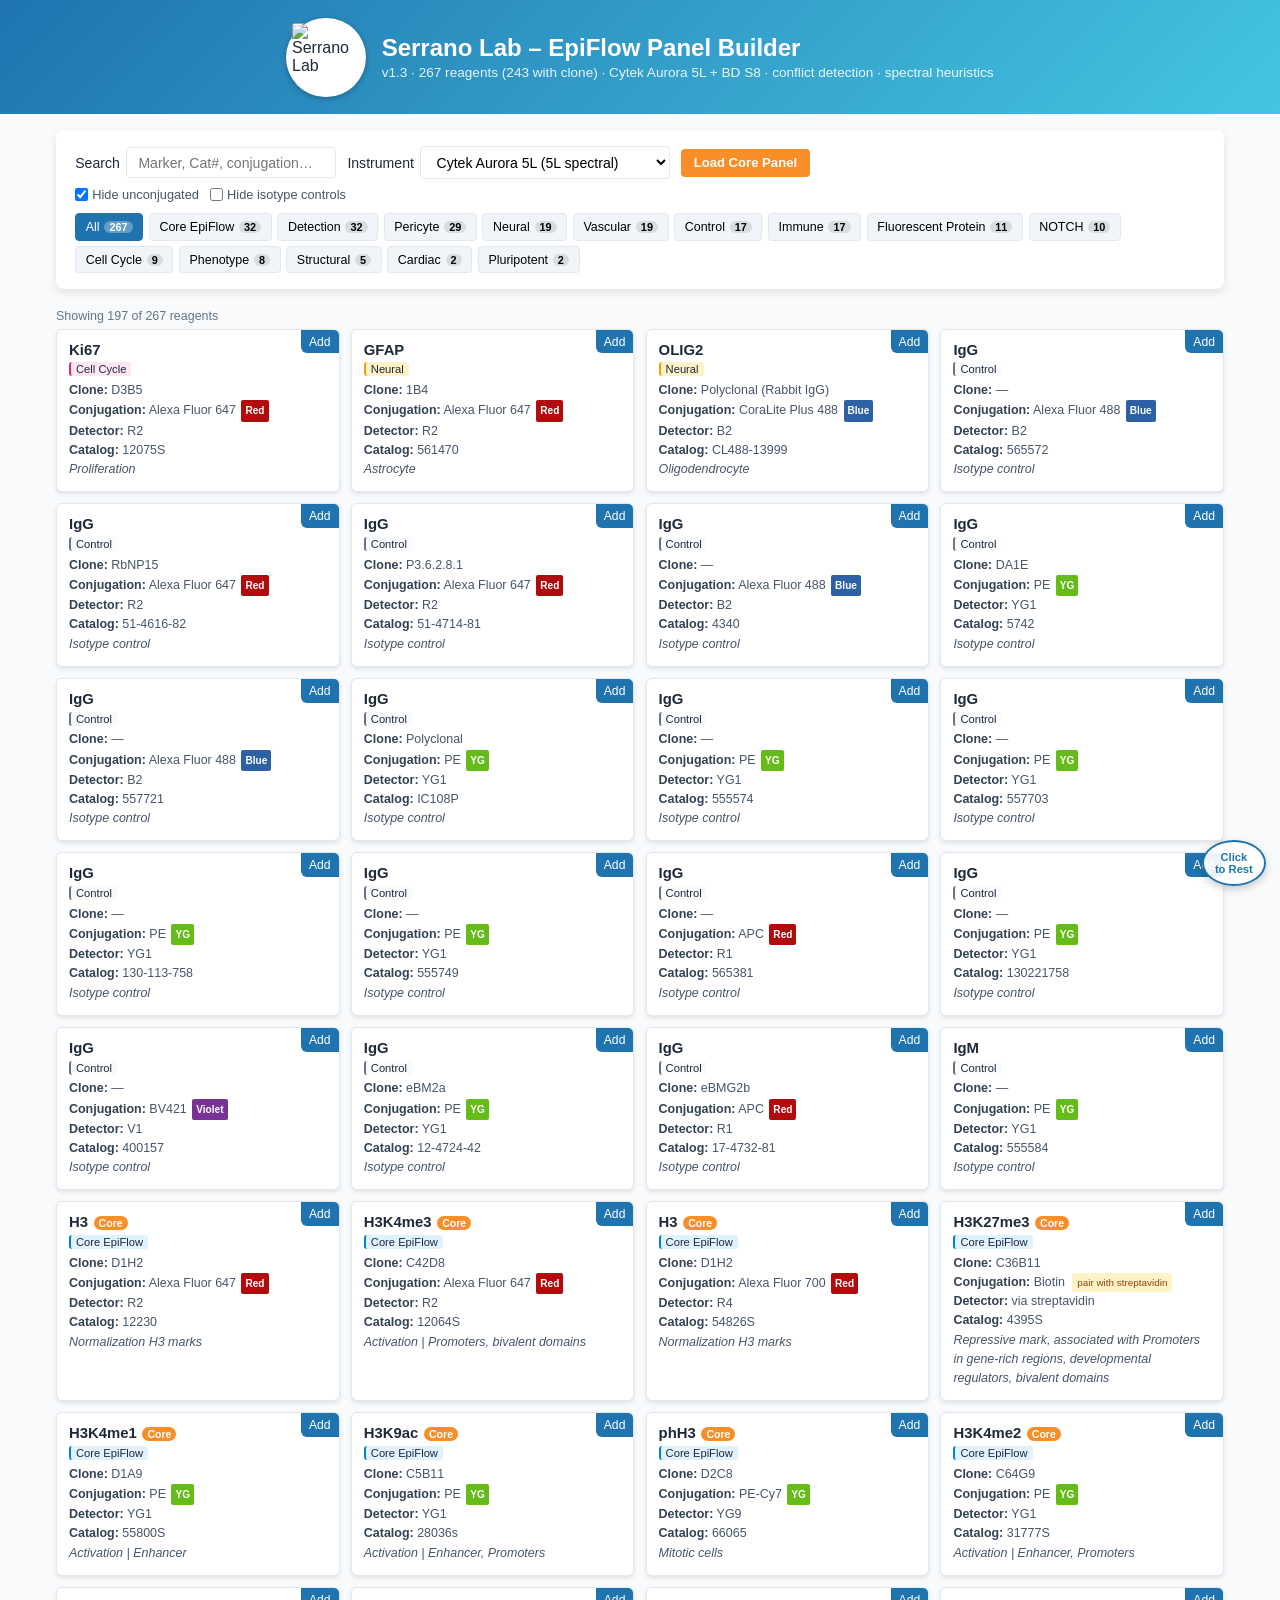
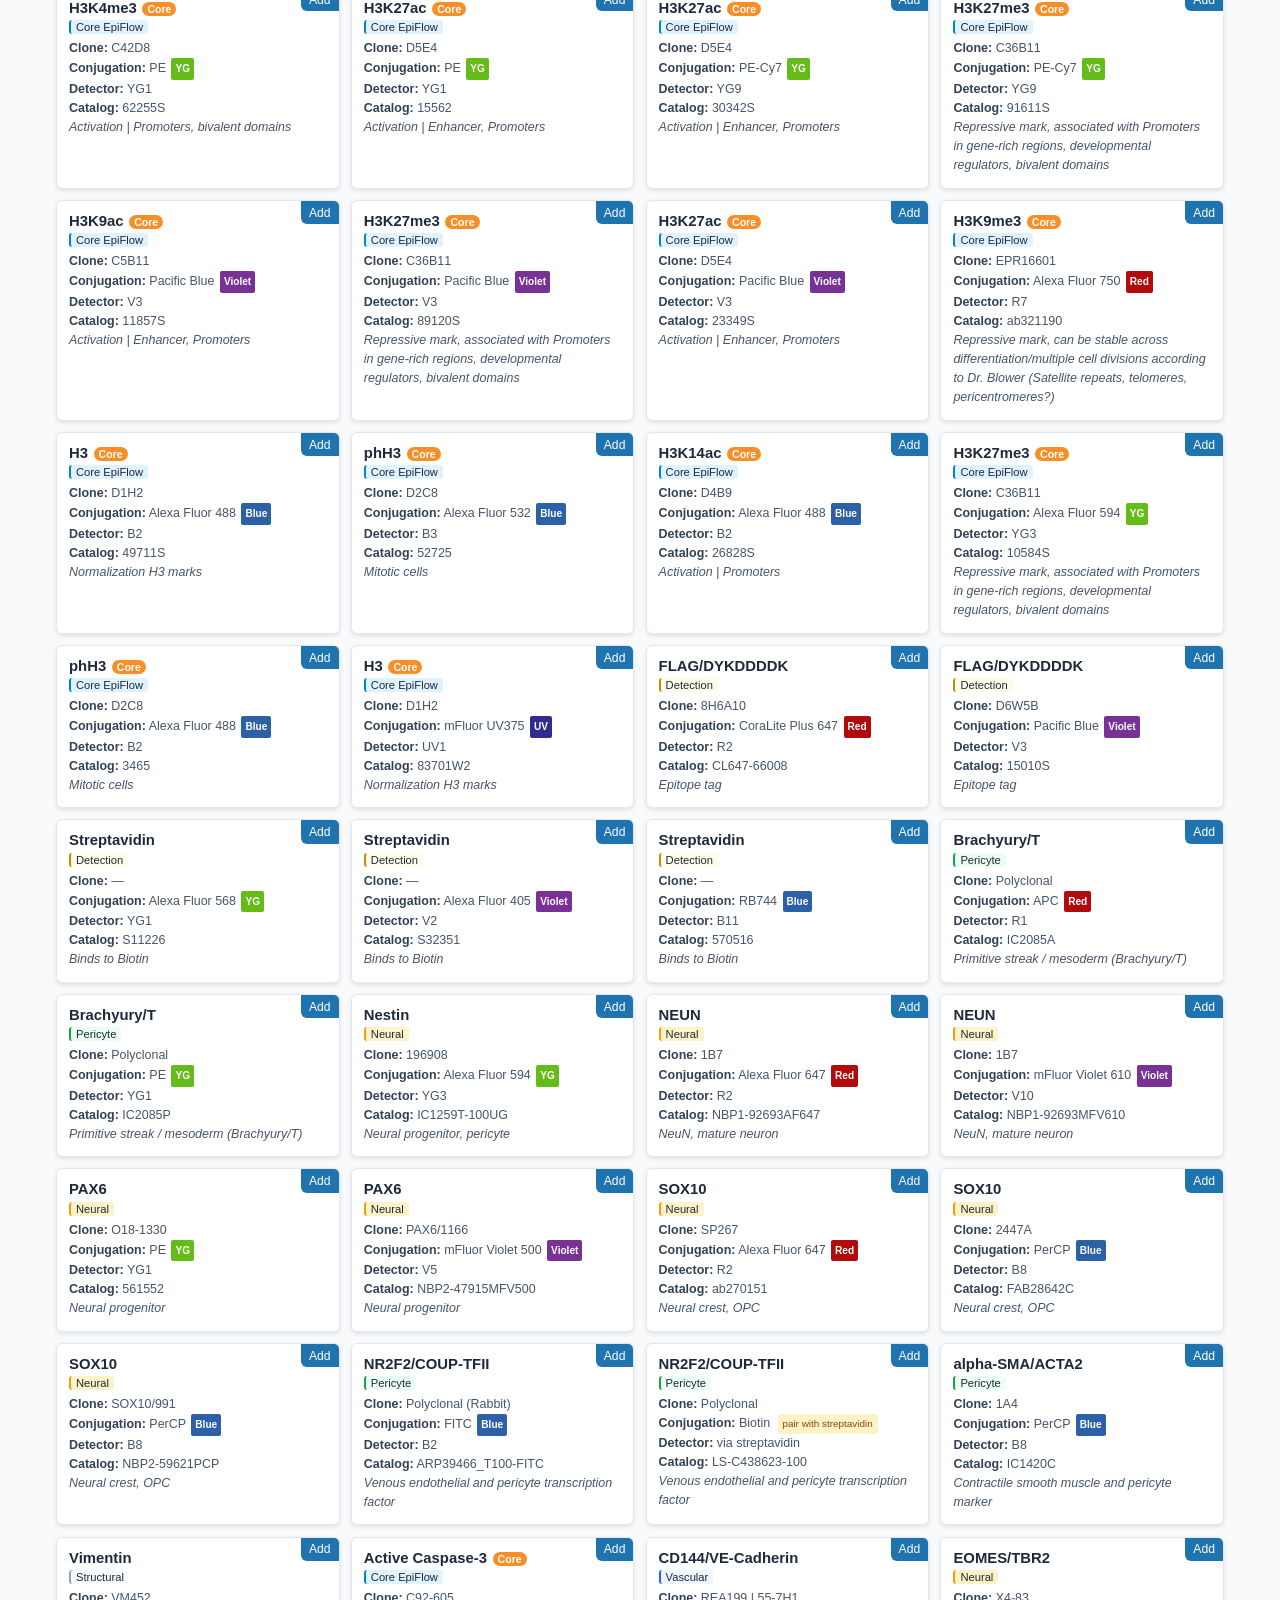
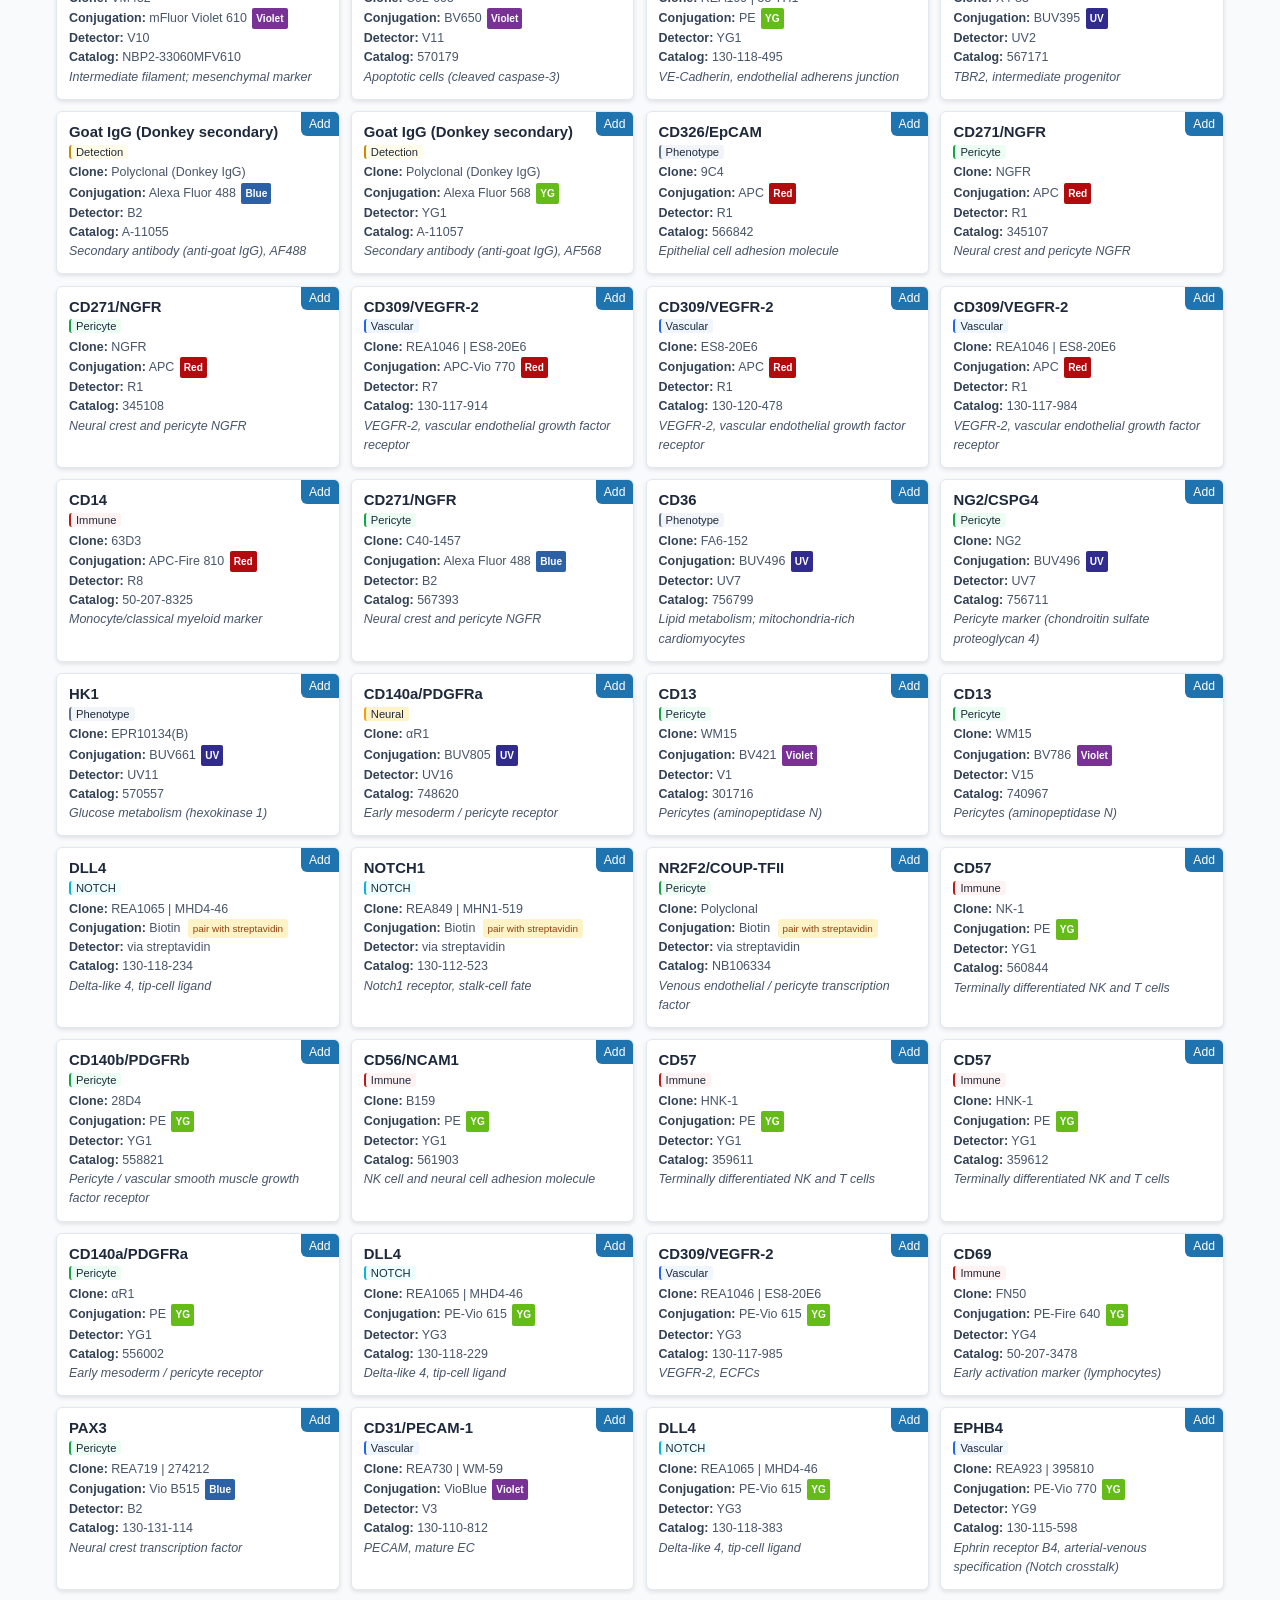
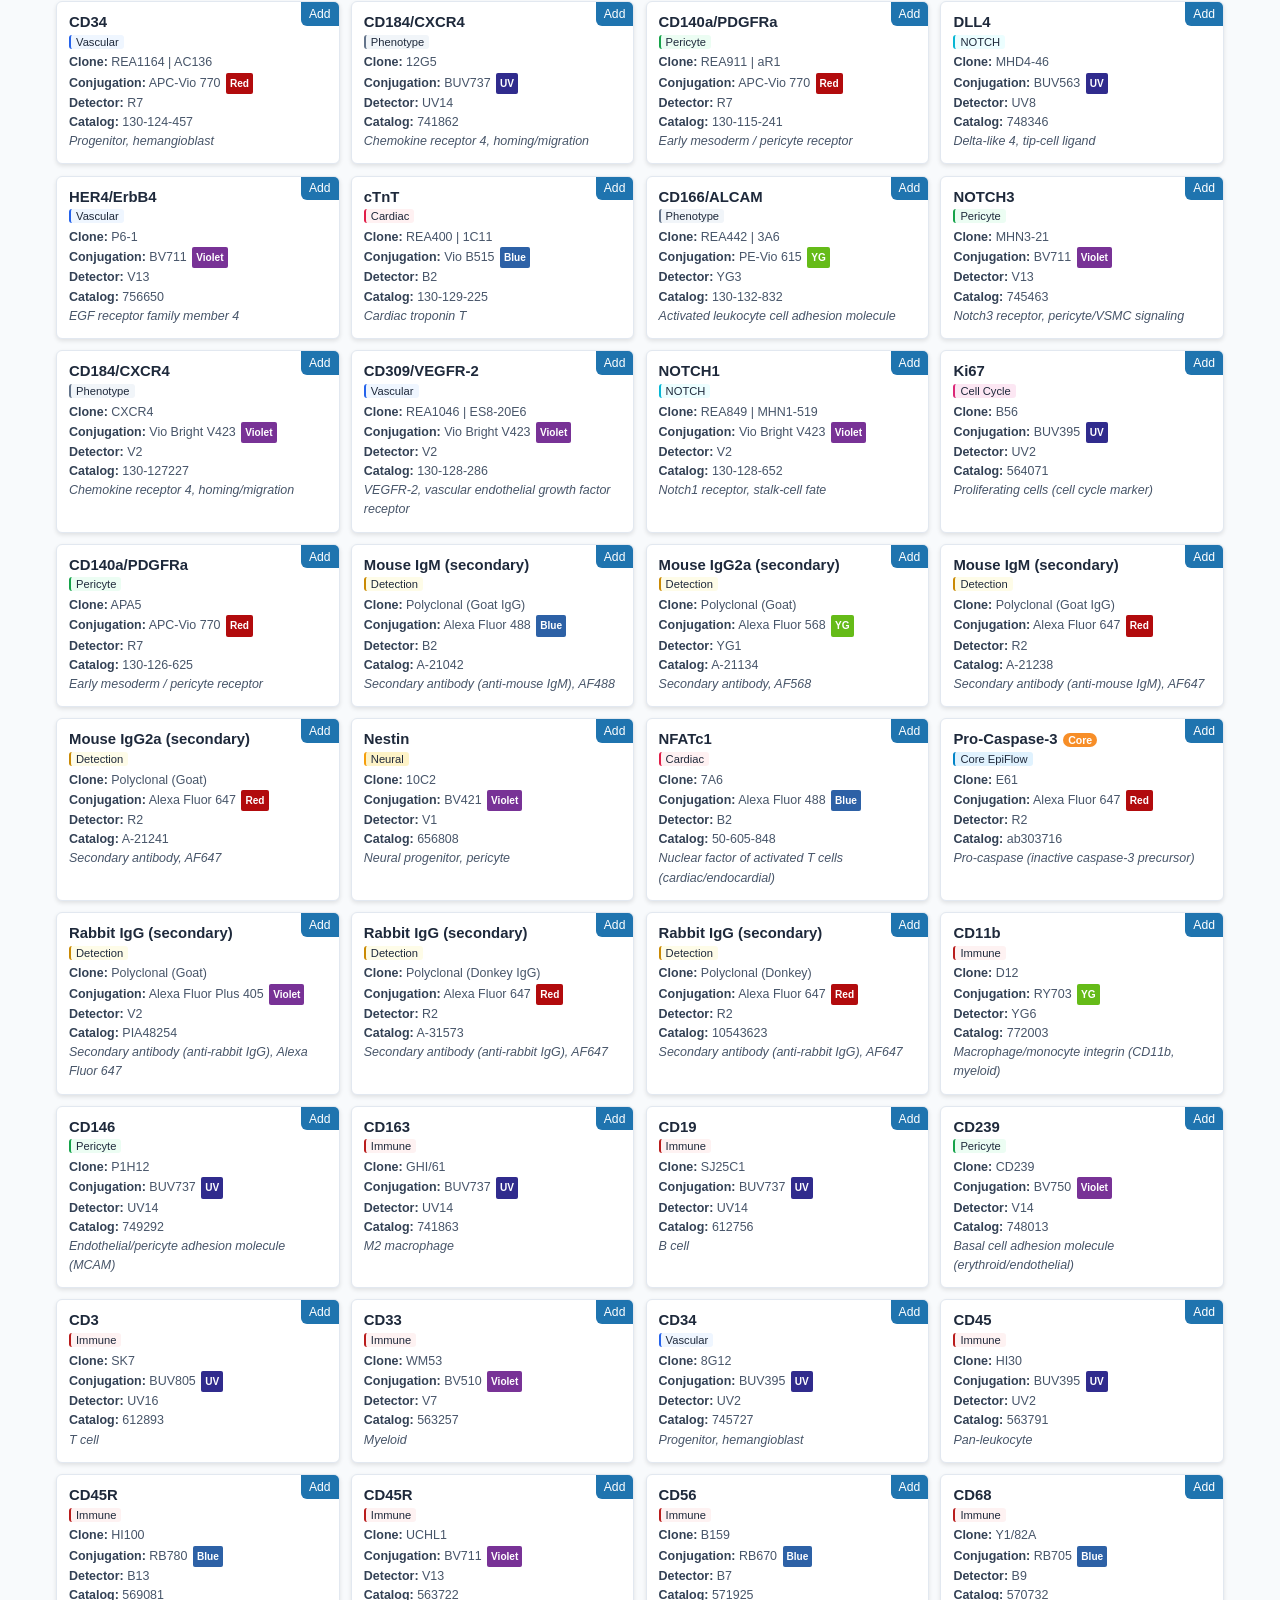
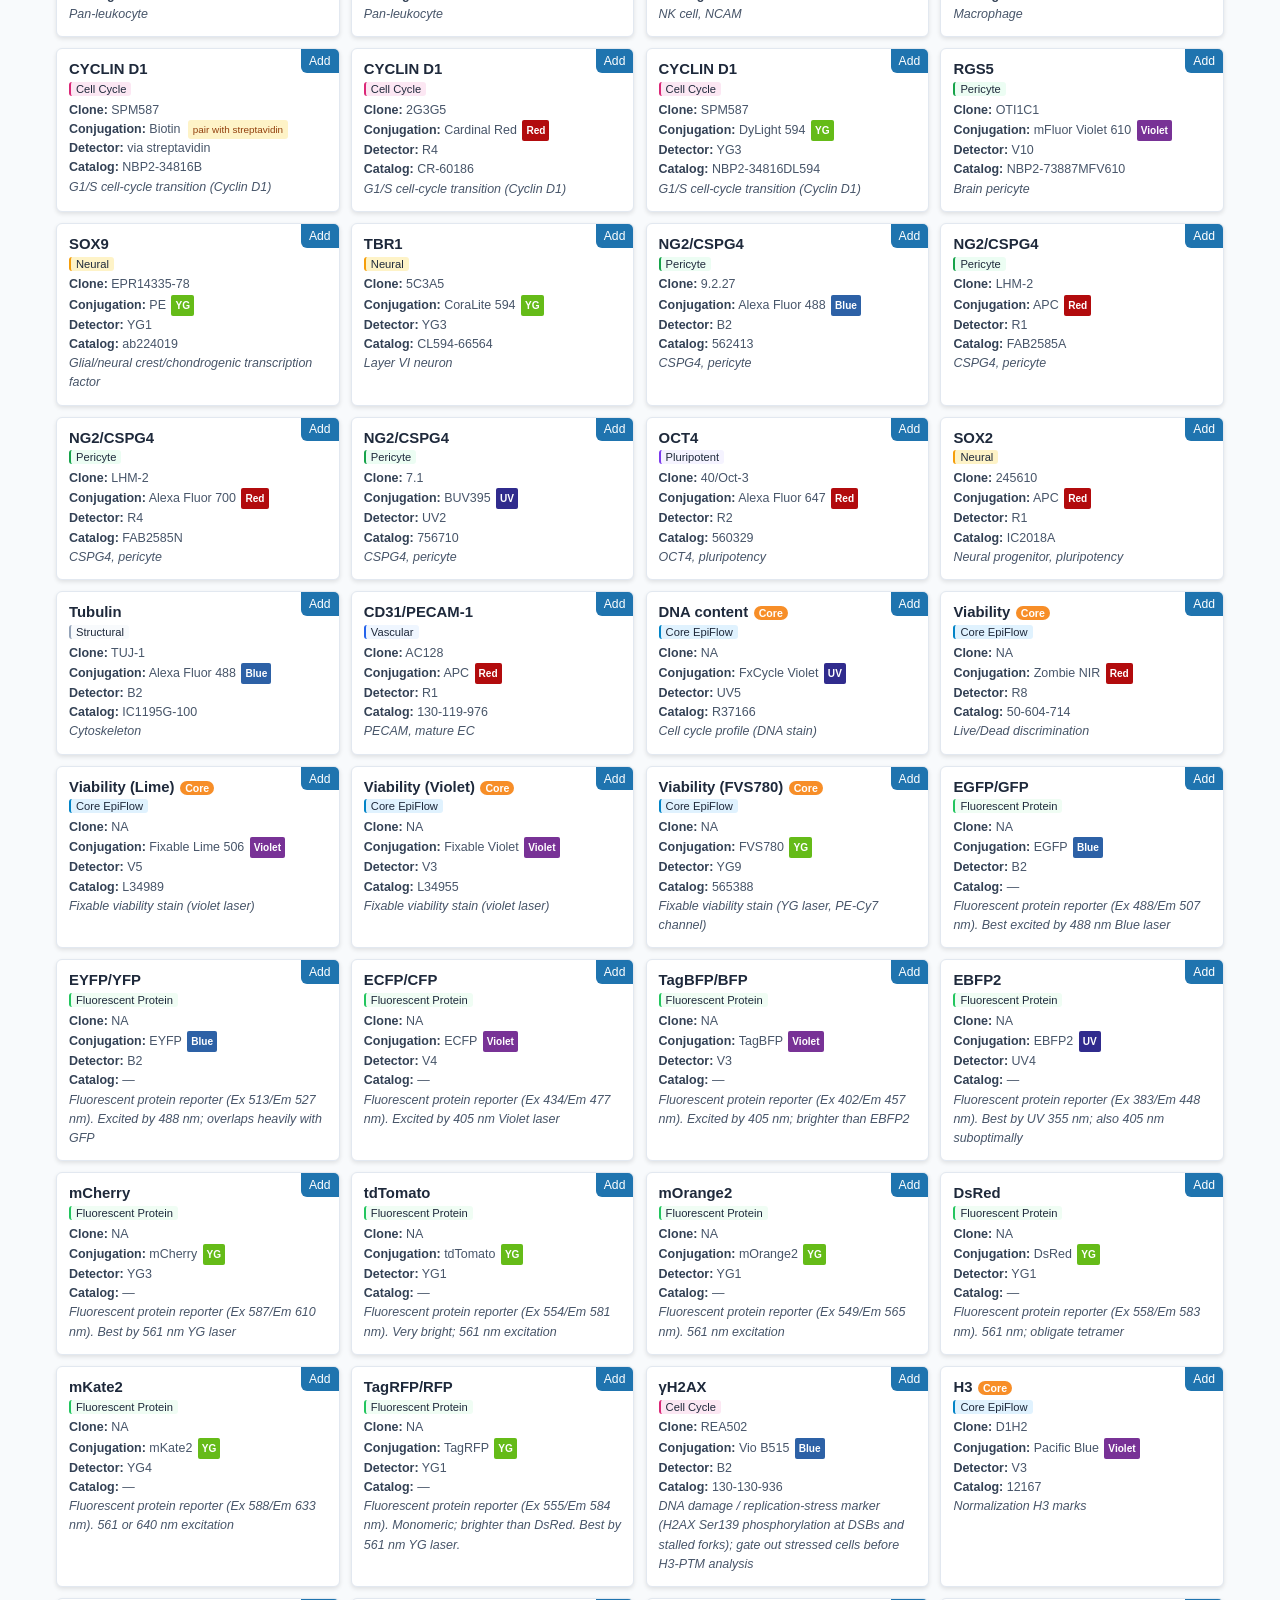
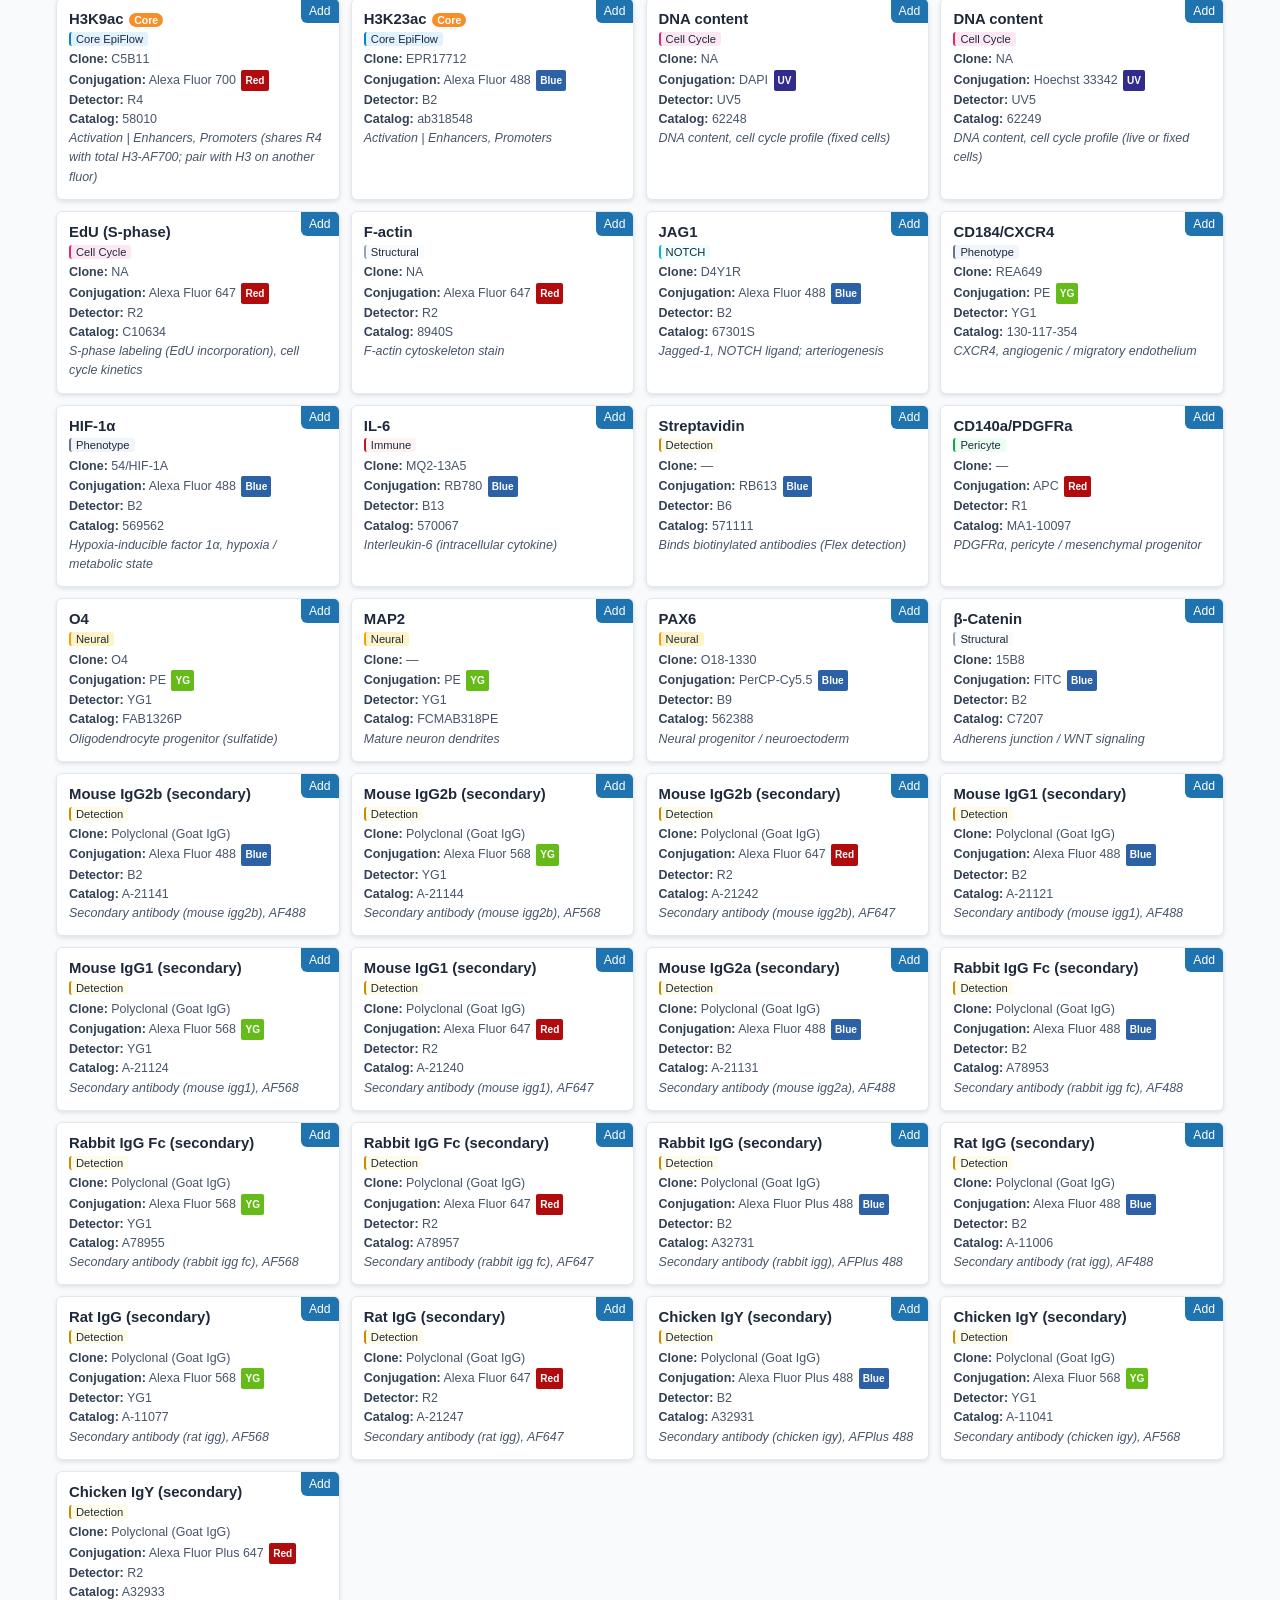
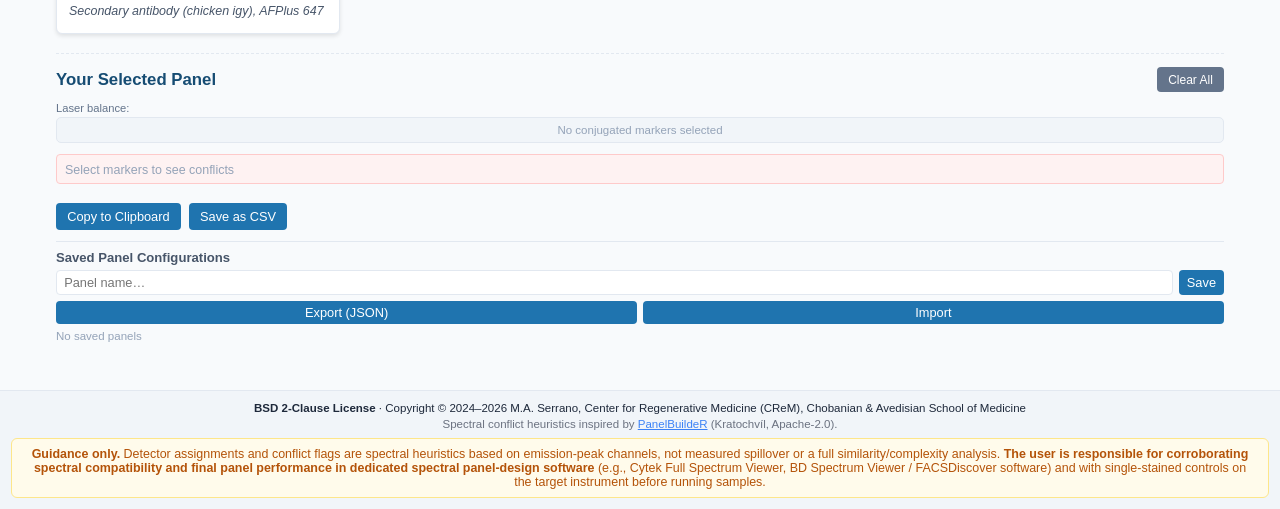
==== index.html @ f64977e7 "Biotin + streptavidin pairing in the panel builder Biotinylated reagents are now first-class: visibl" ====
<!DOCTYPE html>
<html lang="en">
<head>
<meta charset="UTF-8"/>
<meta name="viewport" content="width=device-width, initial-scale=1.0"/>
<title>Serrano Lab – EpiFlow Panel Builder</title>
<style>
:root {
  --blue-dark:#1F74AF;--blue-light:#45C5E2;--orange-dark:#E05928;--orange-light:#F78E28;
  --primary:var(--blue-dark);--primary-dark:#164C73;--accent:var(--orange-light);
  --card-bg:#ffffff;--body-bg:#f8fafc;--text:#1e293b;--shadow:rgba(0,0,0,.1);
  --danger:#ef4444;--success:#16a34a;--gray-light:#e2e8f0;--gray-lighter:#f1f5f9;
}
*{box-sizing:border-box;margin:0;padding:0;font-family:-apple-system,BlinkMacSystemFont,"Segoe UI",Roboto,sans-serif}
body{background:var(--body-bg);color:var(--text);min-height:100vh;display:flex;flex-direction:column;align-items:center}

/* ── Banner ── */
.top-banner{width:100%;padding:1.1rem .5rem;background:linear-gradient(135deg,var(--blue-dark),var(--blue-light));display:flex;justify-content:center;align-items:center;gap:1rem}
.lab-logo-wrapper{background:#fff;border-radius:50%;padding:.35rem;box-shadow:0 2px 6px rgba(0,0,0,.25)}
.lab-logo{width:68px;height:68px;border-radius:5%;display:block}
.banner-text{color:#fff}.banner-text h1{font-size:1.5rem;margin-bottom:.15rem}.banner-text h2{font-size:.85rem;font-weight:400;opacity:.9}

/* ── Container ── */
.container{width:100%;max-width:1200px;margin:1rem auto 3rem;padding:0 1rem}

/* ── Controls ── */
.panel-controls{background:var(--card-bg);box-shadow:0 3px 8px var(--shadow);border-radius:8px;padding:1rem 1.2rem;margin-bottom:1.2rem}
.top-row{display:flex;flex-wrap:wrap;gap:.7rem;align-items:center}
.top-row label{display:flex;gap:.4rem;align-items:center;font-weight:500;font-size:.88rem}
.top-row input[type="text"]{padding:.4rem .7rem;border:1px solid var(--gray-light);border-radius:4px;width:210px;font-size:.88rem}
.top-row select{padding:.4rem .7rem;border-radius:4px;border:1px solid var(--gray-light);background:#fff;font-size:.88rem}
.filter-row{margin-top:.5rem;display:flex;align-items:center;gap:.7rem;font-size:.8rem;color:#475569;flex-wrap:wrap}
.filter-row label{display:flex;align-items:center;gap:.25rem;cursor:pointer}
.core-btn{background:var(--orange-light);color:#fff;border:none;padding:.4rem .8rem;border-radius:4px;cursor:pointer;font-size:.82rem;font-weight:600;transition:background .15s}
.core-btn:hover{background:var(--orange-dark)}

/* ── Module buttons ── */
.module-buttons{display:flex;flex-wrap:wrap;gap:.35rem;margin-top:.7rem}
.module-buttons button{background:#f1f5f9;border:1px solid var(--gray-light);padding:.35rem .6rem;cursor:pointer;transition:all .12s;font-size:.78rem;border-radius:4px;display:flex;align-items:center;gap:.3rem;white-space:nowrap}
.module-buttons button.active{background:var(--primary);color:#fff;border-color:var(--primary)}
.module-buttons button:hover:not(.active){background:#e2e8f0}
.mbadge{background:rgba(0,0,0,.1);font-size:.68rem;padding:0 5px;border-radius:99px;font-weight:600;min-width:16px;text-align:center}
.module-buttons button.active .mbadge{background:rgba(255,255,255,.3);color:#fff}

/* ── Antibody card grid ── */
.result-count{font-size:.78rem;color:#64748b;margin-bottom:.4rem}
.ab-grid{display:grid;gap:.7rem;grid-template-columns:repeat(auto-fill,minmax(255px,1fr))}
.ab-card{background:#fff;border:1px solid var(--gray-light);box-shadow:0 2px 4px var(--shadow);border-radius:6px;overflow:hidden;transition:transform .12s,box-shadow .12s;position:relative}
.ab-card:hover{transform:translateY(-2px);box-shadow:0 5px 12px rgba(15,23,42,.14)}
.ab-card.selected{border-color:var(--primary);box-shadow:0 0 0 2px rgba(31,116,175,.25)}
.ab-card-body{padding:.75rem}
.ab-marker{font-weight:600;font-size:.93rem;margin-bottom:.1rem}
.ab-module{display:inline-block;font-size:.7rem;padding:1px 5px;border-radius:3px;margin-bottom:.3rem}
.ab-core{background:var(--orange-light);color:#fff;margin-left:.35rem;padding:1px 5px;border-radius:99px;font-size:.66rem;font-weight:600}
.ab-details{font-size:.78rem;line-height:1.2rem;color:#475569}
.ab-details strong{color:#334155}

/* Module colors */
.mod-core{background:#e0f2fe;border-left:2px solid #0284c7}.mod-neural{background:#fef3c7;border-left:2px solid #f59e0b}
.mod-pericyte{background:#ecfdf3;border-left:2px solid #16a34a}.mod-vascular{background:#eff6ff;border-left:2px solid #2563eb}
.mod-immune{background:#fef2f2;border-left:2px solid #b91c1c}.mod-cardiac{background:#fff1f2;border-left:2px solid #e11d48}
.mod-pluripotent{background:#f5f3ff;border-left:2px solid #7c3aed}.mod-notch{background:#ecfeff;border-left:2px solid #06b6d4}
.mod-phenotype{background:#f1f5f9;border-left:2px solid #64748b}.mod-structural{background:#f8fafc;border-left:2px solid #94a3b8}
.mod-detection{background:#fefce8;border-left:2px solid #ca8a04}.mod-cell-cycle{background:#fce7f3;border-left:2px solid #db2777}
.mod-epigenetic{background:#fdf4ff;border-left:2px solid #a855f7}.mod-fp{background:#f0fdf4;border-left:2px solid #22c55e}.mod-control{background:#f9fafb;border-left:2px solid #6b7280}.mod-other{background:#e5e7eb;border-left:2px solid #4b5563}

/* Select button */
.sel-btn{position:absolute;top:0;right:0;padding:.3rem .5rem;cursor:pointer;background:var(--primary);color:#fff;border-radius:0 0 0 6px;font-size:.76rem;border:none;transition:background .12s}
.sel-btn:hover{background:var(--primary-dark)}
.selected .sel-btn{background:var(--danger)}.selected .sel-btn:hover{background:#dc2626}

/* Laser badge */
.lbadge{display:inline-block;color:#fff;font-size:.63rem;padding:1px 4px;border-radius:2px;font-weight:700;margin-left:2px}
.l-uv{background:#302b8d}.l-vi{background:#783296}.l-bl{background:#2d61a6}.l-yg{background:#65bb18}.l-rd{background:#b20b0d}

/* Spectral mini-strip */
.spec-strip{margin-top:.25rem;display:none;flex-wrap:wrap;gap:3px}
.ab-card:hover .spec-strip{display:flex}
.ss-band{display:flex;align-items:flex-end;gap:1px}
.ss-lbl{font-size:.58rem;margin-right:1px;color:#64748b}
.ss-bar{width:3px;border-radius:1px;background:rgba(37,99,235,.5)}

/* ── Selected Panel ── */
.selected-panel{margin-top:1.2rem;padding-top:.8rem;border-top:1px dashed var(--gray-light)}
.sp-header{display:flex;justify-content:space-between;align-items:center;margin-bottom:.6rem;flex-wrap:wrap;gap:.4rem}
.sp-header h3{font-size:1.05rem;color:var(--primary-dark)}.sp-count{font-size:.82rem;color:#64748b}

.laser-bar-label{font-size:.7rem;color:#64748b;margin-bottom:.2rem}
.laser-bar{display:flex;gap:1px;margin-bottom:.7rem;border-radius:5px;overflow:hidden;height:26px;background:#f1f5f9;border:1px solid var(--gray-light)}
.lb-seg{display:flex;align-items:center;justify-content:center;font-size:.68rem;font-weight:600;color:#fff;transition:flex .25s;min-width:0;overflow:hidden}
.lb-seg.uv{background:#302b8d}.lb-seg.vi{background:#783296}.lb-seg.bl{background:#2d61a6}.lb-seg.yg{background:#65bb18}.lb-seg.rd{background:#b20b0d}

.sel-list{display:flex;flex-direction:column;gap:.25rem;margin-bottom:.6rem;max-height:280px;overflow-y:auto}
.sel-item{display:flex;align-items:center;justify-content:space-between;background:var(--gray-lighter);border-left:3px solid var(--orange-dark);padding:.3rem .5rem;border-radius:4px;font-size:.8rem}
.rm-btn{background:none;border:none;color:var(--orange-dark);font-weight:bold;cursor:pointer;font-size:.85rem;padding:0 .25rem}

.warn-box{background:#fef2f2;border:1px solid #fecaca;border-radius:4px;padding:.4rem .5rem;min-height:24px;margin-bottom:.6rem;font-size:.8rem}
.warn{color:var(--danger);font-weight:600;margin-bottom:.15rem}.ok-msg{color:var(--success);font-size:.8rem}
.spec-hm{margin-top:.15rem;display:flex;flex-wrap:wrap;gap:2px}
.spec-cell{padding:1px 4px;border-radius:3px;font-size:.63rem;color:#0f172a}

/* ── Alternative conjugates suggestions ── */
.alt-block{margin-top:.45rem;padding:.4rem .5rem;background:#fff;border:1px dashed #fca5a5;border-radius:4px}
.alt-header{font-size:.72rem;color:#475569;margin-bottom:.3rem;font-weight:600}
.alt-header .alt-marker{color:var(--primary-dark)}
.alt-row{display:flex;flex-wrap:wrap;gap:.3rem}
.alt-chip{display:inline-flex;align-items:center;gap:.3rem;padding:.2rem .45rem;background:#f1f5f9;border:1px solid var(--gray-light);border-radius:99px;font-size:.7rem;cursor:pointer;transition:all .12s;color:#1e293b}
.alt-chip:hover{background:#e2e8f0;border-color:#94a3b8;transform:translateY(-1px)}
.alt-chip.alt-clean{background:#f0fdf4;border-color:#86efac}
.alt-chip.alt-clean:hover{background:#dcfce7;border-color:#22c55e}
.alt-chip.alt-conflict{background:#fef9c3;border-color:#fde047}
.alt-chip.alt-conflict:hover{background:#fef08a;border-color:#facc15}
.alt-chip .alt-conj{font-weight:600}
.alt-chip .alt-status{font-size:.62rem;margin-left:.15rem;opacity:.7}
.alt-chip .lbadge{margin-left:.1rem}
.alt-empty{font-size:.7rem;color:#94a3b8;font-style:italic}

.btn-row{display:flex;gap:.5rem;flex-wrap:wrap;margin-top:.4rem}
.btn{padding:.35rem .7rem;border:none;border-radius:4px;cursor:pointer;font-size:.8rem;transition:background .12s}
.btn-p{background:var(--primary);color:#fff}.btn-p:hover{background:var(--primary-dark)}
.btn-s{background:#64748b;color:#fff}.btn-s:hover{background:#475569}

.saved-section{margin-top:.7rem;padding-top:.5rem;border-top:1px solid var(--gray-light)}
.saved-section h4{font-size:.82rem;color:#475569;margin-bottom:.35rem}
.save-row{display:flex;gap:.35rem;margin-bottom:.35rem}
.save-row input{flex:1;padding:.25rem .45rem;border:1px solid var(--gray-light);border-radius:4px;font-size:.8rem}
.save-row button{padding:.25rem .5rem;background:var(--primary);color:#fff;border:none;border-radius:4px;cursor:pointer;font-size:.8rem}
.saved-item{display:flex;align-items:center;justify-content:space-between;padding:.25rem .4rem;background:var(--gray-lighter);border-radius:4px;font-size:.78rem;margin-bottom:.2rem;cursor:pointer;transition:background .1s}
.saved-item:hover{background:#e2e8f0}
.saved-item .sname{font-weight:500}.saved-item .scount{color:#64748b;font-size:.7rem}
.saved-item .sdel{background:none;border:none;color:var(--danger);cursor:pointer;font-size:.72rem;padding:0 .2rem}
.core-note{display:none;font-size:.72rem;color:#475569;padding:.35rem .45rem;background:#f8fafc;border:1px dashed var(--gray-light);border-radius:4px;margin-bottom:.4rem;line-height:1.7}.core-note.show{display:block}.core-note .alt-chip{margin-left:.3rem}
.bio-tag{display:inline-block;font-size:.62rem;color:#92400e;background:#fef3c7;border-radius:3px;padding:0 .3rem;margin-left:.25rem}
.sa-select{font-size:.7rem;margin-left:.4rem;padding:1px 2px;border:1px solid var(--gray-light);border-radius:3px;background:#fff;color:#1e293b;max-width:12rem}
.warn-box p.note{color:#92400e;margin:.15rem 0;font-size:.74rem}
.file-note{font-size:.7rem;color:#d97706;padding:.25rem .35rem;background:#fef3c7;border-radius:3px;margin-bottom:.35rem}

.toast{position:fixed;bottom:1rem;left:50%;transform:translateX(-50%);background:#334155;color:#fff;padding:.45rem .9rem;border-radius:4px;box-shadow:0 2px 6px var(--shadow);opacity:0;pointer-events:none;transition:opacity .25s;font-size:.82rem;z-index:9999}.toast.show{opacity:1}
.license{width:100%;background:var(--gray-lighter);padding:.7rem;text-align:center;font-size:.72rem;color:var(--text);border-top:1px solid var(--gray-light);margin-top:auto}.license a{color:#3b82f6;text-decoration:underline}
.rest-bubble{position:fixed;bottom:14px;right:14px;background:rgba(255,255,255,.92);border:2px solid var(--blue-dark);color:var(--blue-dark);border-radius:50%;padding:.55rem .7rem;font-weight:bold;text-align:center;box-shadow:0 3px 8px rgba(0,0,0,.2);cursor:pointer;animation:fb 3s ease-in-out infinite;z-index:9999;font-size:.7rem;text-decoration:none}
@keyframes fb{0%,100%{transform:translateY(0)}50%{transform:translateY(-7px)}}
@media(max-width:768px){.ab-grid{grid-template-columns:repeat(auto-fill,minmax(220px,1fr))}.top-row{flex-direction:column;align-items:stretch}.top-row input[type="text"]{width:100%}}
</style>
</head>
<body>
<div class="top-banner">
  <div class="lab-logo-wrapper"><img src="https://avatars.githubusercontent.com/u/177810676?s=200&v=4" alt="Serrano Lab" class="lab-logo"/></div>
  <div class="banner-text"><h1>Serrano Lab – EpiFlow Panel Builder</h1><h2>v1.3 · 267 reagents (243 with clone) · Cytek Aurora 5L + BD S8 · conflict detection · spectral heuristics</h2></div>
</div>
<div class="container">
  <div class="panel-controls">
    <div class="top-row">
      <label>Search <input type="text" id="searchInput" placeholder="Marker, Cat#, conjugation…"/></label>
      <label>Instrument <select id="instrumentSelect"><option value="Cytek_Aurora_5L">Cytek Aurora 5L (5L spectral)</option><option value="BD_S8">BD FACSDiscover S8 (5L sorter)</option></select></label>
      <button class="core-btn" id="loadCoreBtn" title="Pre-select the 9-marker Core EpiFlow panel (same-detector alternates are offered as swaps)">Load Core Panel</button>
    </div>
    <div class="filter-row">
      <label><input type="checkbox" id="hideUnconj" checked/> Hide unconjugated</label>
      <label><input type="checkbox" id="hideIsotype"/> Hide isotype controls</label>
    </div>
    <div class="module-buttons" id="modBtns"></div>
  </div>
  <div class="result-count" id="resultCount"></div>
  <div class="ab-grid" id="grid"></div>
  <div class="selected-panel">
    <div class="sp-header"><h3>Your Selected Panel <span class="sp-count" id="panelCount"></span></h3><button class="btn btn-s" id="clearBtn" style="font-size:.75rem">Clear All</button></div>
    <div class="laser-bar-label">Laser balance:</div>
    <div class="laser-bar" id="laserBar"></div>
    <div class="warn-box" id="warnBox"></div>
    <div class="core-note" id="coreNote"></div>
    <div class="sel-list" id="selList"></div>
    <div class="btn-row"><button class="btn btn-p" id="copyBtn">Copy to Clipboard</button><button class="btn btn-p" id="csvBtn">Save as CSV</button></div>
    <div class="saved-section"><h4>Saved Panel Configurations</h4>
      <div class="save-row"><input type="text" id="pnameInput" placeholder="Panel name…"/><button id="saveBtn">Save</button></div>
      <div class="save-row"><button class="btn btn-s" id="exportBtn" style="flex:1">Export (JSON)</button><button class="btn btn-s" id="importBtn" style="flex:1">Import</button></div>
      <div id="savedList"></div>
    </div>
  </div>
</div>
<div class="toast" id="toast"></div>
<footer class="license">
  <p><strong>BSD 2-Clause License</strong> &middot; Copyright &copy; 2024–2026 M.A. Serrano, Center for Regenerative Medicine (CReM), Chobanian &amp; Avedisian School of Medicine</p>
  <p style="margin-top:.25rem;color:#6b7280">Spectral conflict heuristics inspired by <a href="https://github.com/exaexa/panelbuilder" target="_blank">PanelBuildeR</a> (Kratochvíl, Apache-2.0).</p>
  <p style="margin-top:.5rem;color:#b45309;background:#fffbeb;border:1px solid #fde68a;border-radius:6px;padding:.5rem .75rem;font-size:.78rem"><strong>Guidance only.</strong> Detector assignments and conflict flags are spectral heuristics based on emission-peak channels, not measured spillover or a full similarity/complexity analysis. <strong>The user is responsible for corroborating spectral compatibility and final panel performance in dedicated spectral panel-design software</strong> (e.g., Cytek Full Spectrum Viewer, BD Spectrum Viewer / FACSDiscover software) and with single-stained controls on the target instrument before running samples.</p>
</footer>
<a class="rest-bubble" href="https://serranolab.github.io/GAME_webpage/" target="_blank" rel="noopener">Click<br/>to Rest</a>

<script>
const antibodies=[
  {
    "id": "AB001",
    "marker": "HOPX",
    "antibody": "Anti Hop Antibody (E-1)/Hopx",
    "catNo": "sc398703",
    "clone": "E-1",
    "conjugation": "Purified",
    "laser": "",
    "role": "Cardiac progenitor",
    "module": "Cardiac",
    "locked": false,
    "vendor": "Santa Cruz",
    "alternatives": "",
    "zebrafish": "",
    "link": ""
  },
  {
    "id": "AB002",
    "marker": "Ki67",
    "antibody": "Ki-67 (D3B5) Rabbit mAb (Alexa Fluor 647 Conjugate)",
    "catNo": "12075S",
    "clone": "D3B5",
    "conjugation": "Alexa Fluor 647",
    "laser": "640-R2",
    "role": "Proliferation",
    "module": "Cell Cycle",
    "locked": false,
    "vendor": "Cell Signaling",
    "alternatives": "",
    "zebrafish": "",
    "link": ""
  },
  {
    "id": "AB003",
    "marker": "Ki67",
    "antibody": "Ki67 antibody",
    "catNo": "GTX20833",
    "clone": "Polyclonal (Rabbit IgG)",
    "conjugation": "Purified",
    "laser": "",
    "role": "Proliferation",
    "module": "Cell Cycle",
    "locked": false,
    "vendor": "GeneTex",
    "alternatives": "",
    "zebrafish": "",
    "link": ""
  },
  {
    "id": "AB004",
    "marker": "GFAP",
    "antibody": "GFAP-647 conjugate",
    "catNo": "561470",
    "clone": "1B4",
    "conjugation": "Alexa Fluor 647",
    "laser": "640-R2",
    "role": "Astrocyte",
    "module": "Neural",
    "locked": false,
    "vendor": "BD Biosciences",
    "alternatives": "",
    "zebrafish": "",
    "link": ""
  },
  {
    "id": "AB005",
    "marker": "OLIG2",
    "antibody": "OLIG2 488 conjugate",
    "catNo": "CL488-13999",
    "clone": "Polyclonal (Rabbit IgG)",
    "conjugation": "CoraLite Plus 488",
    "laser": "488-B2",
    "role": "Oligodendrocyte",
    "module": "Neural",
    "locked": false,
    "vendor": "Proteintech",
    "alternatives": "",
    "zebrafish": "",
    "link": ""
  },
  {
    "id": "AB006",
    "marker": "OLIG2",
    "antibody": "OLIG2",
    "catNo": "MA5-15810",
    "clone": "1G11",
    "conjugation": "Purified",
    "laser": "",
    "role": "Oligodendrocyte",
    "module": "Neural",
    "locked": false,
    "vendor": "Thermo",
    "alternatives": "",
    "zebrafish": "",
    "link": "https://www.thermofisher.com/antibody/product/OLIG2-Antibody-clone-1G11-Monoclonal/MA5-15810"
  },
  {
    "id": "AB007",
    "marker": "OLIG2",
    "antibody": "OLIG2 Polyclonal Antibody",
    "catNo": "CL48813999100UL",
    "clone": "Polyclonal",
    "conjugation": "Purified",
    "laser": "",
    "role": "Oligodendrocyte",
    "module": "Neural",
    "locked": false,
    "vendor": "Thermo Fisher",
    "alternatives": "",
    "zebrafish": "",
    "link": "https://www.thermofisher.com/antibody/product/OLIG2-Antibody-Polyclonal/CL48813999100UL"
  },
  {
    "id": "AB008",
    "marker": "IgG",
    "antibody": "Alexa Fluor 488 Mouse IgG1k Isotype Control",
    "catNo": "565572",
    "clone": "",
    "conjugation": "Alexa Fluor 488",
    "laser": "488-B2",
    "role": "Isotype control",
    "module": "Control",
    "locked": false,
    "vendor": "BD Biosciences",
    "alternatives": "",
    "zebrafish": "",
    "link": ""
  },
  {
    "id": "AB009",
    "marker": "IgG",
    "antibody": "Rabbit IgG Isotype Control (RbNP15), Alexa Fluor™ 647",
    "catNo": "51-4616-82",
    "clone": "RbNP15",
    "conjugation": "Alexa Fluor 647",
    "laser": "640-R2",
    "role": "Isotype control",
    "module": "Control",
    "locked": false,
    "vendor": "Thermo Fisher",
    "alternatives": "",
    "zebrafish": "",
    "link": ""
  },
  {
    "id": "AB010",
    "marker": "IgG",
    "antibody": "Mouse IgG1 kappa Isotype Control (P3.6.2.8.1), Alexa Fluor™ 647, eBioscience",
    "catNo": "51-4714-81",
    "clone": "P3.6.2.8.1",
    "conjugation": "Alexa Fluor 647",
    "laser": "640-R2",
    "role": "Isotype control",
    "module": "Control",
    "locked": false,
    "vendor": "Thermo Fisher",
    "alternatives": "",
    "zebrafish": "",
    "link": ""
  },
  {
    "id": "AB011",
    "marker": "IgG",
    "antibody": "Rabbit IgG Isotype Control (Alexa Fluor® 488 Conjugate)",
    "catNo": "4340",
    "clone": "",
    "conjugation": "Alexa Fluor 488",
    "laser": "488-B2",
    "role": "Isotype control",
    "module": "Control",
    "locked": false,
    "vendor": "Cell Signaling",
    "alternatives": "",
    "zebrafish": "",
    "link": ""
  },
  {
    "id": "AB012",
    "marker": "IgG",
    "antibody": "Rabbit (DA1E) mAb IgG XP® Isotype Control (PE Conjugate)",
    "catNo": "5742",
    "clone": "DA1E",
    "conjugation": "PE",
    "laser": "561-YG1",
    "role": "Isotype control",
    "module": "Control",
    "locked": false,
    "vendor": "Cell Signaling",
    "alternatives": "",
    "zebrafish": "",
    "link": ""
  },
  {
    "id": "AB013",
    "marker": "IgG",
    "antibody": "Isotype Mouse IgG1 Alexa 488",
    "catNo": "557721",
    "clone": "",
    "conjugation": "Alexa Fluor 488",
    "laser": "488-B2",
    "role": "Isotype control",
    "module": "Control",
    "locked": false,
    "vendor": "BD Biosciences",
    "alternatives": "",
    "zebrafish": "",
    "link": ""
  },
  {
    "id": "AB014",
    "marker": "IgG",
    "antibody": "Isotype Polyclonal Goat IgG - PE",
    "catNo": "IC108P",
    "clone": "Polyclonal",
    "conjugation": "PE",
    "laser": "561-YG1",
    "role": "Isotype control",
    "module": "Control",
    "locked": false,
    "vendor": "R&D Systems",
    "alternatives": "",
    "zebrafish": "",
    "link": ""
  },
  {
    "id": "AB015",
    "marker": "IgG",
    "antibody": "Isotype Mouse IgG2a k- PE",
    "catNo": "555574",
    "clone": "",
    "conjugation": "PE",
    "laser": "561-YG1",
    "role": "Isotype control",
    "module": "Control",
    "locked": false,
    "vendor": "BD Biosciences",
    "alternatives": "",
    "zebrafish": "",
    "link": ""
  },
  {
    "id": "AB016",
    "marker": "IgG",
    "antibody": "Isotype Mouse BALB/c IgG2a",
    "catNo": "557703",
    "clone": "",
    "conjugation": "PE",
    "laser": "561-YG1",
    "role": "Isotype control",
    "module": "Control",
    "locked": false,
    "vendor": "BD Biosciences",
    "alternatives": "",
    "zebrafish": "",
    "link": ""
  },
  {
    "id": "AB017",
    "marker": "IgG",
    "antibody": "Isotype Control Antibody, mouse IgG1",
    "catNo": "130-113-758",
    "clone": "",
    "conjugation": "PE",
    "laser": "561-YG1",
    "role": "Isotype control",
    "module": "Control",
    "locked": false,
    "vendor": "Miltenyi Biotec",
    "alternatives": "",
    "zebrafish": "",
    "link": ""
  },
  {
    "id": "AB018",
    "marker": "IgG",
    "antibody": "PE Mouse IgG1, K Isotype Control",
    "catNo": "555749",
    "clone": "",
    "conjugation": "PE",
    "laser": "561-YG1",
    "role": "Isotype control",
    "module": "Control",
    "locked": false,
    "vendor": "BD Biosciences",
    "alternatives": "",
    "zebrafish": "",
    "link": ""
  },
  {
    "id": "AB019",
    "marker": "IgG",
    "antibody": "APC Mouse IgG2b, K Isotype Control",
    "catNo": "565381",
    "clone": "",
    "conjugation": "APC",
    "laser": "640-R1",
    "role": "Isotype control",
    "module": "Control",
    "locked": false,
    "vendor": "BD Biosciences",
    "alternatives": "",
    "zebrafish": "",
    "link": ""
  },
  {
    "id": "AB020",
    "marker": "IgG",
    "antibody": "Isotype Control Antibody, mouse IgG1",
    "catNo": "130221758",
    "clone": "",
    "conjugation": "PE",
    "laser": "561-YG1",
    "role": "Isotype control",
    "module": "Control",
    "locked": false,
    "vendor": "Miltenyi Biotec",
    "alternatives": "",
    "zebrafish": "",
    "link": ""
  },
  {
    "id": "AB021",
    "marker": "IgG",
    "antibody": "Brilliant 421 Mouse IgG1 k isotype Ctrl Antibdoy",
    "catNo": "400157",
    "clone": "",
    "conjugation": "BV421",
    "laser": "405-V1",
    "role": "Isotype control",
    "module": "Control",
    "locked": false,
    "vendor": "BioLegend",
    "alternatives": "",
    "zebrafish": "",
    "link": ""
  },
  {
    "id": "AB022",
    "marker": "IgG",
    "antibody": "Mouse IgG2a kappa Isotype Control (eBM2a), PE, eBioscience™",
    "catNo": "12-4724-42",
    "clone": "eBM2a",
    "conjugation": "PE",
    "laser": "561-YG1",
    "role": "Isotype control",
    "module": "Control",
    "locked": false,
    "vendor": "Thermo Fisher",
    "alternatives": "",
    "zebrafish": "",
    "link": ""
  },
  {
    "id": "AB023",
    "marker": "IgG",
    "antibody": "Mouse IgG2b kappa Isotype Control (eBMG2b), APC, eBioscience™",
    "catNo": "17-4732-81",
    "clone": "eBMG2b",
    "conjugation": "APC",
    "laser": "640-R1",
    "role": "Isotype control",
    "module": "Control",
    "locked": false,
    "vendor": "Thermo Fisher",
    "alternatives": "",
    "zebrafish": "",
    "link": ""
  },
  {
    "id": "AB024",
    "marker": "IgG",
    "antibody": "REA Control Antibody (S), human IgG1, REAfinity",
    "catNo": "130-113-438",
    "clone": "",
    "conjugation": "Purified",
    "laser": "",
    "role": "Isotype control",
    "module": "Control",
    "locked": false,
    "vendor": "Miltenyi Biotec",
    "alternatives": "",
    "zebrafish": "",
    "link": ""
  },
  {
    "id": "AB025",
    "marker": "AQP4",
    "antibody": "AQP4 Ms IgG2k",
    "catNo": "PIMA541556",
    "clone": "C9",
    "conjugation": "Purified",
    "laser": "",
    "role": "Astrocyte water channel (Aquaporin-4)",
    "module": "Neural",
    "locked": false,
    "vendor": "Thermo Fisher",
    "alternatives": "",
    "zebrafish": "",
    "link": "https://www.thermofisher.com/antibody/product/Aquaporin-4-Antibody-clone-C9-Monoclonal/MA5-41556"
  },
  {
    "id": "AB026",
    "marker": "IgM",
    "antibody": "Isotype Mouse IgM k - PE",
    "catNo": "555584",
    "clone": "",
    "conjugation": "PE",
    "laser": "561-YG1",
    "role": "Isotype control",
    "module": "Control",
    "locked": false,
    "vendor": "BD Biosciences",
    "alternatives": "",
    "zebrafish": "",
    "link": ""
  },
  {
    "id": "AB027",
    "marker": "H3",
    "antibody": "Histone H3 (D1H2) XP Rabbit mAB (Alexa Fluor 647 Conjugate)",
    "catNo": "12230",
    "clone": "D1H2",
    "conjugation": "Alexa Fluor 647",
    "laser": "640-R2",
    "role": "Normalization H3 marks",
    "module": "Core EpiFlow",
    "locked": false,
    "vendor": "Cell Signaling",
    "alternatives": "Purified, Alexa Fluor 700",
    "zebrafish": "X",
    "link": ""
  },
  {
    "id": "AB028",
    "marker": "H3K4me3",
    "antibody": "Tri-Methyl-Histone H3 (Lys4) (C42D8) Rabbit mAb (Alexa Fluor® 647 Conjugate) #12064",
    "catNo": "12064S",
    "clone": "C42D8",
    "conjugation": "Alexa Fluor 647",
    "laser": "640-R2",
    "role": "Activation | Promoters, bivalent domains",
    "module": "Core EpiFlow",
    "locked": false,
    "vendor": "Cell Signaling",
    "alternatives": "Purified, PE",
    "zebrafish": "X",
    "link": "https://www.cellsignal.com/products/antibody-conjugates/tri-methyl-histone-h3-lys4-c42d8-rabbit-mab-alexa-fluor-647-conjugate/12064?srsltid=AfmBOoqseiN7-SYNSlXbxLcPe6I-eDi_bFfrAc3gz0io_uq0GMOYD0Rp"
  },
  {
    "id": "AB029",
    "marker": "H3",
    "antibody": "Histone H3 (D1H2) XP® Rabbit mAb (Alexa Fluor® 700 Conjugate) #54826",
    "catNo": "54826S",
    "clone": "D1H2",
    "conjugation": "Alexa Fluor 700",
    "laser": "640-R4",
    "role": "Normalization H3 marks",
    "module": "Core EpiFlow",
    "locked": false,
    "vendor": "Cell Signaling",
    "alternatives": "Purified, Alexa Fluor 647",
    "zebrafish": "X",
    "link": "https://www.cellsignal.com/products/antibody-conjugates/histone-h3-d1h2-xp-rabbit-mab-alexa-fluor-700-conjugate/54826?srsltid=AfmBOopu2XqSUaFfmbwIweVixFdP9JNGgY9DyrIeyHYMLR44CpH7kjFD"
  },
  {
    "id": "AB030",
    "marker": "H3K27me3",
    "antibody": "Tri-Methyl-Histone H3 (Lys27)\n(C36B11) Rabbit mAb\n(Biotinylated)",
    "catNo": "4395S",
    "clone": "C36B11",
    "conjugation": "Biotin",
    "laser": "",
    "role": "Repressive mark, associated with Promoters in gene-rich regions, developmental regulators, bivalent domains",
    "module": "Core EpiFlow",
    "locked": false,
    "vendor": "Cell Signaling",
    "alternatives": "Purified, Pacific Blue, PE",
    "zebrafish": "X",
    "link": "https://www.cellsignal.com/products/antibody-conjugates/tri-methyl-histone-h3-lys27-c36b11-rabbit-mab-biotinylated/4395?srsltid=AfmBOopO2c7JaScN8F4rmoSg3Zqv6KknGh1BK425ZNwluk60DuBbYGMy"
  },
  {
    "id": "AB031",
    "marker": "H3K4me1",
    "antibody": "Mono-Methyl-Histone H3 (Lys4) (D1A9) XP® Rabbit mAb (PE Conjugate)",
    "catNo": "55800S",
    "clone": "D1A9",
    "conjugation": "PE",
    "laser": "561-YG1",
    "role": "Activation | Enhancer",
    "module": "Core EpiFlow",
    "locked": false,
    "vendor": "Cell Signaling",
    "alternatives": "Purified",
    "zebrafish": "X",
    "link": ""
  },
  {
    "id": "AB032",
    "marker": "H3K9ac",
    "antibody": "Acetyl-histone H3 (Lys9) (C5B11) Rabbit mAb (PE conjugate)",
    "catNo": "28036s",
    "clone": "C5B11",
    "conjugation": "PE",
    "laser": "561-YG1",
    "role": "Activation | Enhancer, Promoters",
    "module": "Core EpiFlow",
    "locked": false,
    "vendor": "Cell Signaling",
    "alternatives": "Pacific Blue",
    "zebrafish": "X",
    "link": ""
  },
  {
    "id": "AB033",
    "marker": "phH3",
    "antibody": "Phospho-Histone H3 (Ser10) (D2C8) XP Rabbit mAb (PE-Cy7 Conjugate)",
    "catNo": "66065",
    "clone": "D2C8",
    "conjugation": "PE-Cy7",
    "laser": "561-YG9",
    "role": "Mitotic cells",
    "module": "Core EpiFlow",
    "locked": false,
    "vendor": "Cell Signaling",
    "alternatives": "Purified",
    "zebrafish": "",
    "link": ""
  },
  {
    "id": "AB034",
    "marker": "H3K4me2",
    "antibody": "Di-MethylHistone H3 (Lys4) (C64G9) Rabbit mAb (PE Conjugate)",
    "catNo": "31777S",
    "clone": "C64G9",
    "conjugation": "PE",
    "laser": "561-YG1",
    "role": "Activation | Enhancer, Promoters",
    "module": "Core EpiFlow",
    "locked": false,
    "vendor": "Cell Signaling",
    "alternatives": "",
    "zebrafish": "X",
    "link": ""
  },
  {
    "id": "AB035",
    "marker": "H3K4me3",
    "antibody": "Tri-Methyl-Histone H3 (Lys4) (C42D8) Rabbit mAb (PE Conjugate)",
    "catNo": "62255S",
    "clone": "C42D8",
    "conjugation": "PE",
    "laser": "561-YG1",
    "role": "Activation | Promoters, bivalent domains",
    "module": "Core EpiFlow",
    "locked": false,
    "vendor": "Cell Signaling",
    "alternatives": "Purified, Alexa Fluor 647",
    "zebrafish": "X",
    "link": ""
  },
  {
    "id": "AB036",
    "marker": "H3K27ac",
    "antibody": "Acetyl-Histone H3 (Lys27) (D5E4) XP® Rabbit mAb (PE Conjugate) #15562",
    "catNo": "15562",
    "clone": "D5E4",
    "conjugation": "PE",
    "laser": "561-YG1",
    "role": "Activation | Enhancer, Promoters",
    "module": "Core EpiFlow",
    "locked": false,
    "vendor": "Cell Signaling",
    "alternatives": "Purified, Pacific Blue",
    "zebrafish": "X",
    "link": ""
  },
  {
    "id": "AB037",
    "marker": "H3K27ac",
    "antibody": "Acetyl-Histone H3 (Lys27) (D5E4) XP® Rabbit mAb (PE-Cy7® Conjugate)",
    "catNo": "30342S",
    "clone": "D5E4",
    "conjugation": "PE-Cy7",
    "laser": "561-YG9",
    "role": "Activation | Enhancer, Promoters",
    "module": "Core EpiFlow",
    "locked": false,
    "vendor": "Cell Signaling",
    "alternatives": "Purified, Pacific Blue",
    "zebrafish": "X",
    "link": ""
  },
  {
    "id": "AB038",
    "marker": "H3K27me3",
    "antibody": "Tri-Methyl-Histone H3 (Lys27) (C36B11) Rabbit mAb (PE-Cy7® Conjugate) #91611",
    "catNo": "91611S",
    "clone": "C36B11",
    "conjugation": "PE-Cy7",
    "laser": "561-YG9",
    "role": "Repressive mark, associated with Promoters in gene-rich regions, developmental regulators, bivalent domains",
    "module": "Core EpiFlow",
    "locked": false,
    "vendor": "Cell Signaling",
    "alternatives": "Biotin, Pacific Blue, Purified",
    "zebrafish": "",
    "link": "https://www.cellsignal.com/products/antibody-conjugates/tri-methyl-histone-h3-lys27-c36b11-rabbit-mab-pe-cy7-conjugate/91611"
  },
  {
    "id": "AB039",
    "marker": "H3K9ac",
    "antibody": "Acetyl-Histone H3 (Lys9) (C5B11) Rabbit mAb (Pacific Blue™ Conjugate)",
    "catNo": "11857S",
    "clone": "C5B11",
    "conjugation": "Pacific Blue",
    "laser": "405-V3",
    "role": "Activation | Enhancer, Promoters",
    "module": "Core EpiFlow",
    "locked": false,
    "vendor": "Cell Signaling",
    "alternatives": "Purified",
    "zebrafish": "X",
    "link": ""
  },
  {
    "id": "AB040",
    "marker": "H3K27me3",
    "antibody": "Tri-Methyl-Histone H3 (Lys27) (C36B11) Rabbit mAb (Pacific Blue™ Conjugate)",
    "catNo": "89120S",
    "clone": "C36B11",
    "conjugation": "Pacific Blue",
    "laser": "405-V3",
    "role": "Repressive mark, associated with Promoters in gene-rich regions, developmental regulators, bivalent domains",
    "module": "Core EpiFlow",
    "locked": false,
    "vendor": "Cell Signaling",
    "alternatives": "Biotin, Purified, PE",
    "zebrafish": "",
    "link": "https://www.cellsignal.com/products/antibody-conjugates/tri-methyl-histone-h3-lys27-c36b11-rabbit-mab-pacific-blue-conjugate/89120"
  },
  {
    "id": "AB041",
    "marker": "H3K27ac",
    "antibody": "Acetyl-Histone H3 (Lys27) (D5E4) XP® Rabbit mAb (Pacific Blue™ Conjugate)",
    "catNo": "23349S",
    "clone": "D5E4",
    "conjugation": "Pacific Blue",
    "laser": "405-V3",
    "role": "Activation | Enhancer, Promoters",
    "module": "Core EpiFlow",
    "locked": false,
    "vendor": "Cell Signaling",
    "alternatives": "Purified, PE",
    "zebrafish": "",
    "link": "https://www.cellsignal.com/products/antibody-conjugates/acetyl-histone-h3-lys27-d5e4-xp-rabbit-mab-pacific-blue-conjugate/23349"
  },
  {
    "id": "AB042",
    "marker": "H3K9me3",
    "antibody": "Alexa Fluor® 750 Anti-Histone H3 (tri methyl K9) antibody [EPR16601] - ChIP Grade",
    "catNo": "ab321190",
    "clone": "EPR16601",
    "conjugation": "Alexa Fluor 750",
    "laser": "640-R7",
    "role": "Repressive mark, can be stable across differentiation/multiple cell divisions according to Dr. Blower (Satellite repeats, telomeres, pericentromeres?)",
    "module": "Core EpiFlow",
    "locked": false,
    "vendor": "Abcam",
    "alternatives": "",
    "zebrafish": "",
    "link": "https://www.abcam.com/en-us/products/primary-antibodies/alexa-fluor-750-histone-h3-tri-methyl-k9-antibody-epr16601-chip-grade-ab321190"
  },
  {
    "id": "AB043",
    "marker": "phH3",
    "antibody": "Anti-Histone H3 (phospho S10) antibody [mAbcam 14955]",
    "catNo": "ab14955",
    "clone": "mAbcam 14955",
    "conjugation": "Purified",
    "laser": "",
    "role": "Mitotic cells",
    "module": "Core EpiFlow",
    "locked": false,
    "vendor": "Abcam",
    "alternatives": "",
    "zebrafish": "",
    "link": ""
  },
  {
    "id": "AB044",
    "marker": "H3",
    "antibody": "Histone H3 (D1H2) XP® Rabbit mAb (Alexa Fluor® 488 Conjugate) #49711",
    "catNo": "49711S",
    "clone": "D1H2",
    "conjugation": "Alexa Fluor 488",
    "laser": "488-B2",
    "role": "Normalization H3 marks",
    "module": "Core EpiFlow",
    "locked": false,
    "vendor": "Cell Signaling",
    "alternatives": "Alexa Fluor 647, Alexa Fluor 700",
    "zebrafish": "X",
    "link": ""
  },
  {
    "id": "AB045",
    "marker": "H3",
    "antibody": "H3 | Histone H3 (D1H2) XP® Rabbit mAb",
    "catNo": "4499",
    "clone": "D1H2",
    "conjugation": "Purified",
    "laser": "",
    "role": "Normalization H3 marks",
    "module": "Core EpiFlow",
    "locked": false,
    "vendor": "Cell Signaling",
    "alternatives": "Alexa Fluor 647, Alexa Fluor 700",
    "zebrafish": "X",
    "link": ""
  },
  {
    "id": "AB046",
    "marker": "phH3",
    "antibody": "Phospho-Histone H3 (Ser10) (D2C8) XP® Rabbit mAb (Alexa Fluor® 532 Conjugate)",
    "catNo": "52725",
    "clone": "D2C8",
    "conjugation": "Alexa Fluor 532",
    "laser": "561-YG1",
    "role": "Mitotic cells",
    "module": "Core EpiFlow",
    "locked": false,
    "vendor": "Cell Signaling",
    "alternatives": "PE",
    "zebrafish": "",
    "link": ""
  },
  {
    "id": "AB047",
    "marker": "H3K14ac",
    "antibody": "Acetyl-Histone H3 (Lys14) (D4B9) Rabbit mAb (Alexa Fluor® 488 Conjugate)",
    "catNo": "26828S",
    "clone": "D4B9",
    "conjugation": "Alexa Fluor 488",
    "laser": "488-B2",
    "role": "Activation | Promoters",
    "module": "Core EpiFlow",
    "locked": false,
    "vendor": "Cell Signaling",
    "alternatives": "",
    "zebrafish": "",
    "link": ""
  },
  {
    "id": "AB048",
    "marker": "H3K27me3",
    "antibody": "Tri-Methyl-Histone H3 (Lys27) (C36B11) Rabbit mAb (Alexa Fluor® 594 Conjugate) #10584",
    "catNo": "10584S",
    "clone": "C36B11",
    "conjugation": "Alexa Fluor 594",
    "laser": "561-YG3",
    "role": "Repressive mark, associated with Promoters in gene-rich regions, developmental regulators, bivalent domains",
    "module": "Core EpiFlow",
    "locked": false,
    "vendor": "Cell Signaling",
    "alternatives": "Biotin, Pacific Blue, PE",
    "zebrafish": "X",
    "link": "https://www.cellsignal.com/products/antibody-conjugates/tri-methyl-histone-h3-lys27-c36b11-rabbit-mab-alexa-fluor-594-conjugate/10584"
  },
  {
    "id": "AB049",
    "marker": "H3K27ac",
    "antibody": "Acetyl-Histone H3 (Lys27) (D5E4) XP® Rabbit mAb #8173",
    "catNo": "8173T",
    "clone": "D5E4",
    "conjugation": "Purified",
    "laser": "",
    "role": "Activation | Enhancer, Promoters",
    "module": "Core EpiFlow",
    "locked": false,
    "vendor": "Cell Signaling",
    "alternatives": "Pacific Blue, PE",
    "zebrafish": "",
    "link": "https://www.cellsignal.com/products/primary-antibodies/acetyl-histone-h3-lys27-d5e4-xp-rabbit-mab/8173?srsltid=AfmBOorxpNLUhWtptFEl2lmNNKelnPPoZ7GB4nc0zpRymVOIw_wt0qAy"
  },
  {
    "id": "AB050",
    "marker": "phH3",
    "antibody": "Phospho-Histone H3 (Ser10) (D2C8) XP® Rabbit mAb (Alexa Fluor® 488 Conjugate)",
    "catNo": "3465",
    "clone": "D2C8",
    "conjugation": "Alexa Fluor 488",
    "laser": "488-B2",
    "role": "Mitotic cells",
    "module": "Core EpiFlow",
    "locked": false,
    "vendor": "Cell Signaling",
    "alternatives": "PE",
    "zebrafish": "",
    "link": "https://www.cellsignal.com/products/antibody-conjugates/phospho-histone-h3-ser10-d2c8-xp-rabbit-mab-alexa-fluor-488-conjugate/3465?srsltid=AfmBOor6iZbGfE8mZVegxgd8lkRI-xERozY8mJulfTCxaTC_6qMhoW5X"
  },
  {
    "id": "AB051",
    "marker": "H3K4me1",
    "antibody": "Mono-Methyl-Histone H3 (Lys4) (D1A9) XP® Rabbit mAb #5326",
    "catNo": "5326S",
    "clone": "D1A9",
    "conjugation": "Purified",
    "laser": "",
    "role": "Activation | Enhancer",
    "module": "Core EpiFlow",
    "locked": false,
    "vendor": "Cell Signaling",
    "alternatives": "PE",
    "zebrafish": "",
    "link": "https://www.cellsignal.com/products/primary-antibodies/mono-methyl-histone-h3-lys4-d1a9-xp-rabbit-mab/5326?srsltid=AfmBOopWp-4P210S1v-8VfDxIYUcK_w8wNFkcDNk3D8WvPMXpLIwFsfD"
  },
  {
    "id": "AB052",
    "marker": "H3K4me3",
    "antibody": "Tri-Methyl-Histone H3 (Lys4) (C42D8) Rabbit mAb #9751",
    "catNo": "9751S",
    "clone": "C42D8",
    "conjugation": "Purified",
    "laser": "",
    "role": "Activation | Promoters, bivalent domains",
    "module": "Core EpiFlow",
    "locked": false,
    "vendor": "Cell Signaling",
    "alternatives": "Alexa Fluor 647, PE",
    "zebrafish": "",
    "link": "https://www.cellsignal.com/products/primary-antibodies/tri-methyl-histone-h3-lys4-c42d8-rabbit-mab/9751?srsltid=AfmBOooxen9NiN5ogDzUgwCJm9NhW7MwVb2TcNBI4XtP2itVgYfBIZQ8"
  },
  {
    "id": "AB053",
    "marker": "H3",
    "antibody": "Histone H3 (D1H2) XP® Rabbit mAb (SignalFlex™ mFluor™ UV375 Conjugate) #83701",
    "catNo": "83701W2",
    "clone": "D1H2",
    "conjugation": "mFluor UV375",
    "laser": "355-UV1",
    "role": "Normalization H3 marks",
    "module": "Core EpiFlow",
    "locked": false,
    "vendor": "Cell Signaling",
    "alternatives": "Alexa Fluor 647, Alexa Fluor 700",
    "zebrafish": "",
    "link": "https://www.cellsignal.com/products/antibody-conjugates/histone-h3-d1h2-xp-rabbit-mab-signalflex-mfluor-uv375-conjugate/83701"
  },
  {
    "id": "AB054",
    "marker": "FLAG/DYKDDDDK",
    "antibody": "CoraLite® Plus 647-conjugated DYKDDDDK tag Monoclonal antibody (Binds to FLAG® tag epitope)",
    "catNo": "CL647-66008",
    "clone": "8H6A10",
    "conjugation": "CoraLite Plus 647",
    "laser": "640-R2",
    "role": "Epitope tag",
    "module": "Detection",
    "locked": false,
    "vendor": "Proteintech",
    "alternatives": "",
    "zebrafish": "",
    "link": "https://www.ptglab.com/products/Flag-tag-Antibody-CL647-66008.htm"
  },
  {
    "id": "AB055",
    "marker": "FLAG/DYKDDDDK",
    "antibody": "DYKDDDDK Tag (D6W5B) Rabbit mAb (Binds to same epitope as Sigma-Aldrich Anti-FLAG M2 antibody)",
    "catNo": "14793T",
    "clone": "D6W5B",
    "conjugation": "Purified",
    "laser": "",
    "role": "Epitope tag",
    "module": "Detection",
    "locked": false,
    "vendor": "Cell Signaling",
    "alternatives": "",
    "zebrafish": "",
    "link": "https://www.cellsignal.com/products/primary-antibodies/dykddddk-tag-d6w5b-rabbit-mab-binds-to-same-epitope-as-sigma-aldrich-anti-flag-m2-antibody/14793?srsltid=AfmBOorZzzJCDhsFzH_DXl2U-dTd2tvLFWhE1eD85B8uAJ8MIBtSQ3Fd"
  },
  {
    "id": "AB056",
    "marker": "FLAG/DYKDDDDK",
    "antibody": "DYKDDDDK Tag (D6W5B) Rabbit mAb (Binds to same epitope as Sigma-Aldrich Anti-FLAG M2 antibody) (Paci",
    "catNo": "15010S",
    "clone": "D6W5B",
    "conjugation": "Pacific Blue",
    "laser": "405-V3",
    "role": "Epitope tag",
    "module": "Detection",
    "locked": false,
    "vendor": "Cell Signaling",
    "alternatives": "",
    "zebrafish": "",
    "link": "https://www.cellsignal.com/products/antibody-conjugates/dykddddk-tag-d6w5b-rabbit-mab-binds-to-same-epitope-as-sigma-aldrich-anti-flag-m2-antibody-pacific-blue-conjugate/15010"
  },
  {
    "id": "AB057",
    "marker": "FLAG/DYKDDDDK",
    "antibody": "Monoclonal ANTI-FLAG® M2 antibody produced in mouse",
    "catNo": "F3165-.2MG",
    "clone": "M2",
    "conjugation": "Purified",
    "laser": "",
    "role": "Epitope tag",
    "module": "Detection",
    "locked": false,
    "vendor": "MilliporeSigma",
    "alternatives": "",
    "zebrafish": "",
    "link": "https://www.sigmaaldrich.com/US/en/product/sigma/f3165?utm_source=google&utm_medium=cpc&utm_campaign=22180059095&utm_content=174778169512&gad_source=1&gclid=Cj0KCQjwhr6_BhD4ARIsAH1YdjB0dCqhyClQ_ikpmid-5UN0pqmSMdBNNxKn2ueodQ0hddgWaNUlaQgaAsa-EALw_wcB"
  },
  {
    "id": "AB058",
    "marker": "FLAG/DYKDDDDK",
    "antibody": "Biomatik Corporation FLAG-Tag (DYKDDDDK-Tag Protein) ELISA Kit",
    "catNo": "50-228-8484",
    "clone": "",
    "conjugation": "Purified",
    "laser": "",
    "role": "Epitope tag",
    "module": "Detection",
    "locked": false,
    "vendor": "Thermo Fisher",
    "alternatives": "",
    "zebrafish": "",
    "link": "https://www.fishersci.com/shop/products/elisa-kit-96t-per-kt-6547/502288484"
  },
  {
    "id": "AB059",
    "marker": "Streptavidin",
    "antibody": "Streptavidin, Alexa Fluor™ 568 conjugate",
    "catNo": "S11226",
    "clone": "",
    "conjugation": "Alexa Fluor 568",
    "laser": "561-YG2",
    "role": "Binds to Biotin",
    "module": "Detection",
    "locked": false,
    "vendor": "Thermo Fisher",
    "alternatives": "",
    "zebrafish": "",
    "link": "https://www.thermofisher.com/order/catalog/product/S11226"
  },
  {
    "id": "AB060",
    "marker": "Streptavidin",
    "antibody": "Streptavidin, Alexa Fluor™ 405 conjugate",
    "catNo": "S32351",
    "clone": "",
    "conjugation": "Alexa Fluor 405",
    "laser": "405-V2",
    "role": "Binds to Biotin",
    "module": "Detection",
    "locked": false,
    "vendor": "Thermo Fisher",
    "alternatives": "",
    "zebrafish": "",
    "link": "https://www.thermofisher.com/order/catalog/product/S32351"
  },
  {
    "id": "AB061",
    "marker": "Streptavidin",
    "antibody": "BD Horizon™ RB744 Streptavidin",
    "catNo": "570516",
    "clone": "",
    "conjugation": "RB744",
    "laser": "488-B11",
    "role": "Binds to Biotin",
    "module": "Detection",
    "locked": false,
    "vendor": "BD Biosciences",
    "alternatives": "",
    "zebrafish": "",
    "link": "https://www.bdbiosciences.com/en-us/products/reagents/flow-cytometry-reagents/research-reagents/single-color-antibodies-ruo/rb744-streptavidin.570516?tab=product_details"
  },
  {
    "id": "AB062",
    "marker": "Brachyury/T",
    "antibody": "Human/Mouse Brachyury APC-conjugated Antibody",
    "catNo": "IC2085A",
    "clone": "Polyclonal",
    "conjugation": "APC",
    "laser": "640-R1",
    "role": "Primitive streak / mesoderm (Brachyury/T)",
    "module": "Pericyte",
    "locked": false,
    "vendor": "R&D Systems",
    "alternatives": "",
    "zebrafish": "",
    "link": "https://www.rndsystems.com/products/human-mouse-brachyury-apc-conjugated-antibody_ic2085a"
  },
  {
    "id": "AB063",
    "marker": "Brachyury/T",
    "antibody": "Human/Mouse Brachyury PE-conjugated Antibody",
    "catNo": "IC2085P",
    "clone": "Polyclonal",
    "conjugation": "PE",
    "laser": "561-YG1",
    "role": "Primitive streak / mesoderm (Brachyury/T)",
    "module": "Pericyte",
    "locked": false,
    "vendor": "R&D Systems",
    "alternatives": "",
    "zebrafish": "",
    "link": ""
  },
  {
    "id": "AB064",
    "marker": "HuC/HuD",
    "antibody": "Rabbit polyclonal to HuC/HUD protein",
    "catNo": "ab210554",
    "clone": "Polyclonal",
    "conjugation": "Purified",
    "laser": "",
    "role": "Neuronal",
    "module": "Neural",
    "locked": false,
    "vendor": "Abcam",
    "alternatives": "",
    "zebrafish": "",
    "link": ""
  },
  {
    "id": "AB065",
    "marker": "Nestin",
    "antibody": "Human Nestin Alexa Fluor® 594-conjugated Antibody",
    "catNo": "IC1259T-100UG",
    "clone": "196908",
    "conjugation": "Alexa Fluor 594",
    "laser": "561-YG3",
    "role": "Neural progenitor, pericyte",
    "module": "Neural|Pericyte|Vascular",
    "locked": false,
    "vendor": "R&D Systems",
    "alternatives": "",
    "zebrafish": "",
    "link": "https://www.rndsystems.com/products/human-nestin-alexa-fluor-594-conjugated-antibody-196908_ic1259t?_gl=1*6mxxsv*_up*MQ..*_ga*MTcwMzAzOTI5LjE3NTUyNjcyODE.*_ga_2T0XXM39JP*czE3NTUyNjcyODAkbzEkZzAkdDE3NTUyNjcyODMkajU3JGwwJGgw"
  },
  {
    "id": "AB066",
    "marker": "NEUN",
    "antibody": "NeuN 647 conjugate",
    "catNo": "NBP1-92693AF647",
    "clone": "1B7",
    "conjugation": "Alexa Fluor 647",
    "laser": "640-R2",
    "role": "NeuN, mature neuron",
    "module": "Neural",
    "locked": false,
    "vendor": "Novus",
    "alternatives": "",
    "zebrafish": "",
    "link": ""
  },
  {
    "id": "AB067",
    "marker": "NEUN",
    "antibody": "NeuN Monoclonal Antibody (1B7), Invitrogen",
    "catNo": "16442105",
    "clone": "1B7",
    "conjugation": "Purified",
    "laser": "",
    "role": "NeuN, mature neuron",
    "module": "Neural",
    "locked": false,
    "vendor": "Thermo Fisher",
    "alternatives": "mFluor Violet 610",
    "zebrafish": "",
    "link": "https://www.fishersci.fi/shop/products/neun-monoclonal-antibody-1b7-invitrogen/16442105?crossRef=MA5-33103&searchHijack=true&searchTerm=MA5-33103&searchType=RAPID&matchedCatNo=MA5-33103"
  },
  {
    "id": "AB068",
    "marker": "NEUN",
    "antibody": "RBFOX3/NeuN Antibody (1B7) [mFluor Violet 610 SE], Novus Biologicals",
    "catNo": "NBP1-92693MFV610",
    "clone": "1B7",
    "conjugation": "mFluor Violet 610",
    "laser": "405-V10",
    "role": "NeuN, mature neuron",
    "module": "Neural",
    "locked": false,
    "vendor": "Bio techne",
    "alternatives": "Purified",
    "zebrafish": "",
    "link": ""
  },
  {
    "id": "AB069",
    "marker": "PAX6",
    "antibody": "PAX6 PE-conjugate",
    "catNo": "561552",
    "clone": "O18-1330",
    "conjugation": "PE",
    "laser": "561-YG1",
    "role": "Neural progenitor",
    "module": "Neural",
    "locked": false,
    "vendor": "BD Biosciences",
    "alternatives": "",
    "zebrafish": "",
    "link": ""
  },
  {
    "id": "AB070",
    "marker": "PAX6",
    "antibody": "Pax6 Antibody (PAX6/1166) [mFluor Violet 500 SE], Novus Biologicals",
    "catNo": "NBP2-47915MFV500",
    "clone": "PAX6/1166",
    "conjugation": "mFluor Violet 500",
    "laser": "405-V5",
    "role": "Neural progenitor",
    "module": "Neural",
    "locked": false,
    "vendor": "Bio techne",
    "alternatives": "",
    "zebrafish": "",
    "link": ""
  },
  {
    "id": "AB071",
    "marker": "SOX10",
    "antibody": "SOX10 647 conjugate",
    "catNo": "ab270151",
    "clone": "SP267",
    "conjugation": "Alexa Fluor 647",
    "laser": "640-R2",
    "role": "Neural crest, OPC",
    "module": "Neural",
    "locked": false,
    "vendor": "Abcam",
    "alternatives": "",
    "zebrafish": "",
    "link": ""
  },
  {
    "id": "AB072",
    "marker": "SOX10",
    "antibody": "SOX10 Antibody (2447A) [PerCP], Novus Biologicals",
    "catNo": "FAB28642C",
    "clone": "2447A",
    "conjugation": "PerCP",
    "laser": "561-YG4",
    "role": "Neural crest, OPC",
    "module": "Neural",
    "locked": false,
    "vendor": "Bio techne",
    "alternatives": "",
    "zebrafish": "",
    "link": ""
  },
  {
    "id": "AB073",
    "marker": "SOX10",
    "antibody": "SOX10 Antibody (SOX10/991) [PerCP]",
    "catNo": "NBP2-59621PCP",
    "clone": "SOX10/991",
    "conjugation": "PerCP",
    "laser": "561-YG4",
    "role": "Neural crest, OPC",
    "module": "Neural",
    "locked": false,
    "vendor": "Thermo Fisher",
    "alternatives": "",
    "zebrafish": "",
    "link": ""
  },
  {
    "id": "AB074",
    "marker": "SOX10",
    "antibody": "Human SOX10 Antibody",
    "catNo": "AF2864-SP",
    "clone": "Polyclonal",
    "conjugation": "Purified",
    "laser": "",
    "role": "Neural crest, OPC",
    "module": "Neural",
    "locked": false,
    "vendor": "R&D Systems",
    "alternatives": "",
    "zebrafish": "",
    "link": ""
  },
  {
    "id": "AB075",
    "marker": "NR2F2/COUP-TFII",
    "antibody": "NR2F2 Antibody - C-terminal region : FITC (ARP39466_T100-FITC)",
    "catNo": "ARP39466_T100-FITC",
    "clone": "Polyclonal (Rabbit)",
    "conjugation": "FITC",
    "laser": "488-B2",
    "role": "Venous endothelial and pericyte transcription factor",
    "module": "Pericyte|Vascular",
    "locked": false,
    "vendor": "Aviva",
    "alternatives": "",
    "zebrafish": "",
    "link": "https://www.avivasysbio.com/nr2f2-antibody-c-terminal-region-fitc-arp39466-t100-fitc.html?srsltid=AfmBOoqLMxTZ5Lw5rVDInUu84zc5h550xJouwY8LA6HjqqJRj45OjM43&utm_source=chatgpt.com"
  },
  {
    "id": "AB076",
    "marker": "NR2F2/COUP-TFII",
    "antibody": "Polyclonal Rabbit anti‑Human COUP‑TFII / NR2F2 Antibody (Biotin, N‑Terminus, IHC, WB) LS‑C438623",
    "catNo": "LS-C438623-100",
    "clone": "Polyclonal",
    "conjugation": "Biotin",
    "laser": "",
    "role": "Venous endothelial and pericyte transcription factor",
    "module": "Pericyte|Vascular",
    "locked": false,
    "vendor": "LSBio",
    "alternatives": "",
    "zebrafish": "",
    "link": "https://www.lsbio.com/antibodies/coup-tfii-antibody-nr2f2-antibody-n-terminus-biotin-ihc-wb-western-ls-c438623/451329"
  },
  {
    "id": "AB077",
    "marker": "alpha-SMA/ACTA2",
    "antibody": "Human alpha-Smooth Muscle Actin PerCP-conjugated Antibody",
    "catNo": "IC1420C",
    "clone": "1A4",
    "conjugation": "PerCP",
    "laser": "561-YG4",
    "role": "Contractile smooth muscle and pericyte marker",
    "module": "Pericyte",
    "locked": false,
    "vendor": "R&D Systems",
    "alternatives": "",
    "zebrafish": "",
    "link": "https://www.rndsystems.com/products/human-alpha-smooth-muscle-actin-percp-conjugated-antibody-1a4_ic1420c#product-citations"
  },
  {
    "id": "AB078",
    "marker": "p53K372me",
    "antibody": "Methyl-p53 (Lys372) Polyclonal antibody",
    "catNo": "PA5-30947",
    "clone": "Polyclonal",
    "conjugation": "Purified",
    "laser": "",
    "role": "p53 tumor suppressor Lys372 methylation",
    "module": "Epigenetic",
    "locked": false,
    "vendor": "Thermo Fisher",
    "alternatives": "",
    "zebrafish": "",
    "link": ""
  },
  {
    "id": "AB079",
    "marker": "p53",
    "antibody": "p53 Monoclonal antibody (Do-7)",
    "catNo": "MA5-12557",
    "clone": "DO-7",
    "conjugation": "Purified",
    "laser": "",
    "role": "p53 tumor suppressor, DNA damage response",
    "module": "Cell Cycle",
    "locked": false,
    "vendor": "Thermo Fisher",
    "alternatives": "",
    "zebrafish": "",
    "link": ""
  },
  {
    "id": "AB080",
    "marker": "O4",
    "antibody": "Human/Mouse/Rat/Chicken Oligodendrocyte Marker O4 Antibody",
    "catNo": "MAB1326SP",
    "clone": "O4",
    "conjugation": "Purified",
    "laser": "",
    "role": "Oligodendrocyte progenitor marker",
    "module": "Neural",
    "locked": false,
    "vendor": "R&D Systems",
    "alternatives": "",
    "zebrafish": "",
    "link": ""
  },
  {
    "id": "AB081",
    "marker": "TUJ1/TUBB3",
    "antibody": "TUJ1 antibody",
    "catNo": "801213",
    "clone": "TUJ1",
    "conjugation": "Purified",
    "laser": "",
    "role": "Neuronal beta-III tubulin",
    "module": "Neural|Structural",
    "locked": false,
    "vendor": "BioLegend",
    "alternatives": "",
    "zebrafish": "",
    "link": ""
  },
  {
    "id": "AB082",
    "marker": "EOMES/TBR2",
    "antibody": "EOMES Monoclonal Antibody (644730), Invitrogen",
    "catNo": "15543982",
    "clone": "644730",
    "conjugation": "Purified",
    "laser": "",
    "role": "Intermediate neuronal progenitor",
    "module": "Neural",
    "locked": false,
    "vendor": "Thermo Fisher",
    "alternatives": "",
    "zebrafish": "",
    "link": "https://www.fishersci.fi/shop/products/eomes-monoclonal-antibody-644730-invitrogen/15543982?searchHijack=true&searchTerm=MA5-24291&searchType=RAPID&matchedCatNo=MA5-24291"
  },
  {
    "id": "AB083",
    "marker": "AQP4",
    "antibody": "Aquaporin 4 Polyclonal Antibody, Invitrogen",
    "catNo": "15711181",
    "clone": "Polyclonal",
    "conjugation": "Purified",
    "laser": "",
    "role": "Astrocyte endfoot water channel",
    "module": "Neural",
    "locked": false,
    "vendor": "Thermo Fisher",
    "alternatives": "",
    "zebrafish": "",
    "link": "https://www.fishersci.fi/shop/products/aquaporin-4-polyclonal-antibody-invitrogen-1/15711181?searchHijack=true&searchTerm=PA5-53234&searchType=RAPID&matchedCatNo=PA5-53234"
  },
  {
    "id": "AB084",
    "marker": "ABCC9/SUR2",
    "antibody": "ABCC9 Polyclonal Antibody",
    "catNo": "PA5-103640",
    "clone": "Polyclonal",
    "conjugation": "Purified",
    "laser": "",
    "role": "Pericyte and smooth muscle KATP channel subunit",
    "module": "Pericyte",
    "locked": false,
    "vendor": "Thermo Fisher",
    "alternatives": "",
    "zebrafish": "",
    "link": "https://www.thermofisher.com/antibody/product/ABCC9-Antibody-Polyclonal/PA5-103640"
  },
  {
    "id": "AB085",
    "marker": "beta-Actin",
    "antibody": "β-Actin Antibody",
    "catNo": "4967S",
    "clone": "Polyclonal (Rabbit)",
    "conjugation": "Purified",
    "laser": "",
    "role": "Housekeeping cytoskeleton marker (loading control)",
    "module": "Structural",
    "locked": false,
    "vendor": "Cell Signaling",
    "alternatives": "",
    "zebrafish": "",
    "link": "https://www.cellsignal.com/products/primary-antibodies/b-actin-antibody/4967?srsltid=AfmBOoqksHpdgEgGClEei0MReqsPLJ9DEAyS14efcrbh4OlKx_zZa3zv"
  },
  {
    "id": "AB086",
    "marker": "GAPDH",
    "antibody": "GAPDH antibody",
    "catNo": "AM4300",
    "clone": "6C5",
    "conjugation": "Purified",
    "laser": "",
    "role": "Housekeeping metabolic marker (loading control)",
    "module": "Structural",
    "locked": false,
    "vendor": "Thermo",
    "alternatives": "",
    "zebrafish": "",
    "link": "https://www.thermofisher.com/antibody/product/GAPDH-Antibody-clone-6C5-Monoclonal/AM4300"
  },
  {
    "id": "AB087",
    "marker": "mCherry",
    "antibody": "mCherry antibody",
    "catNo": "GTX128508",
    "clone": "Polyclonal (Rabbit IgG)",
    "conjugation": "Purified",
    "laser": "",
    "role": "Fluorescent protein tag",
    "module": "Detection",
    "locked": false,
    "vendor": "GeneTex",
    "alternatives": "",
    "zebrafish": "",
    "link": "https://www.genetex.com/Product/Detail/mCherry-antibody/GTX128508?srsltid=AfmBOopnGgRkIHrGRxER8Ss6bPpN85r4g4sigt5MB4URLMVVXq6lh0J5"
  },
  {
    "id": "AB088",
    "marker": "HOXC12",
    "antibody": "HOXC12 Monoclonal Antibody (3E1)",
    "catNo": "MA5-19125",
    "clone": "3E1",
    "conjugation": "Purified",
    "laser": "",
    "role": "Posterior HOX positional identity (mesoderm / pericyte lineage); homeobox transcription factor",
    "module": "Pericyte",
    "locked": false,
    "vendor": "Thermo Fisher",
    "alternatives": "",
    "zebrafish": "",
    "link": "https://www.thermofisher.com/antibody/product/HOXC12-Antibody-clone-3E1-Monoclonal/MA5-19125"
  },
  {
    "id": "AB089",
    "marker": "FOXF2",
    "antibody": "FOXF2 Polyclonal Antibody",
    "catNo": "PA5-109230",
    "clone": "Polyclonal",
    "conjugation": "Purified",
    "laser": "",
    "role": "Mesenchymal/pericyte-associated transcription factor",
    "module": "Pericyte",
    "locked": false,
    "vendor": "Thermo Fisher",
    "alternatives": "",
    "zebrafish": "",
    "link": "https://www.thermofisher.com/antibody/product/FOXF2-Antibody-Polyclonal/PA5-109230"
  },
  {
    "id": "AB090",
    "marker": "RFP",
    "antibody": "RFP Monoclonal Antibody (RF5R)",
    "catNo": "MA5-15257",
    "clone": "RF5R",
    "conjugation": "Purified",
    "laser": "",
    "role": "Fluorescent protein tag",
    "module": "Detection",
    "locked": false,
    "vendor": "Thermo Fisher",
    "alternatives": "",
    "zebrafish": "",
    "link": "https://www.thermofisher.com/antibody/product/RFP-Antibody-clone-RF5R-Monoclonal/MA5-15257"
  },
  {
    "id": "AB091",
    "marker": "Vimentin",
    "antibody": "Vimentin Antibody (VM452) [mFluor Violet 610 SE]",
    "catNo": "NBP2-33060MFV610",
    "clone": "VM452",
    "conjugation": "mFluor Violet 610",
    "laser": "405-V10",
    "role": "Intermediate filament; mesenchymal marker",
    "module": "Structural",
    "locked": false,
    "vendor": "Bio-techne",
    "alternatives": "",
    "zebrafish": "",
    "link": "https://www.bio-techne.com/p/antibodies/vimentin-antibody-vm452_nbp2-33060mfv610"
  },
  {
    "id": "AB092",
    "marker": "Acetylated Tubulin",
    "antibody": "Anti-acetylated Tubulin antibody, Mouse Monoclonal",
    "catNo": "T7451-25ul",
    "clone": "6-11B-1",
    "conjugation": "Purified",
    "laser": "",
    "role": "Stable microtubules / cilia cytoskeleton",
    "module": "Structural",
    "locked": false,
    "vendor": "Sigma Aldrich",
    "alternatives": "",
    "zebrafish": "",
    "link": ""
  },
  {
    "id": "AB093",
    "marker": "Active Caspase-3",
    "antibody": "BD Horizon™ BV650 Rabbit Anti-Active Caspase-3",
    "catNo": "570179",
    "clone": "C92-605",
    "conjugation": "BV650",
    "laser": "405-V11",
    "role": "Apoptotic cells (cleaved caspase-3)",
    "module": "Core EpiFlow",
    "locked": false,
    "vendor": "BD Biosciences",
    "alternatives": "",
    "zebrafish": "X",
    "link": ""
  },
  {
    "id": "AB094",
    "marker": "Active Caspase-3",
    "antibody": "anti-active Caspase 3 , Polyclonal, Abcam™",
    "catNo": "AB13847",
    "clone": "Polyclonal",
    "conjugation": "Purified",
    "laser": "",
    "role": "Apoptotic cells (cleaved caspase-3)",
    "module": "Core EpiFlow",
    "locked": false,
    "vendor": "Abcam",
    "alternatives": "",
    "zebrafish": "",
    "link": "https://www.abcam.com/en-us/products/primary-antibodies/caspase-3-antibody-ab13847"
  },
  {
    "id": "AB095",
    "marker": "HuC/HuD",
    "antibody": "HuC/HuD Mouse anti-Avian, Chicken, Human, Zebrafish, Clone: 16A11 Invitrogen",
    "catNo": "A21271",
    "clone": "16A11",
    "conjugation": "Purified",
    "laser": "",
    "role": "Neuronal RNA-binding proteins",
    "module": "Neural",
    "locked": false,
    "vendor": "Thermo Fisher",
    "alternatives": "",
    "zebrafish": "",
    "link": ""
  },
  {
    "id": "AB096",
    "marker": "Biotin (detection)",
    "antibody": "Anti-Biotin HRP",
    "catNo": "7075S",
    "clone": "Not Stated (Goat)",
    "conjugation": "HRP",
    "laser": "",
    "role": "Detects biotinylated proteins (HRP conjugated)",
    "module": "Detection",
    "locked": false,
    "vendor": "Cell Signaling",
    "alternatives": "",
    "zebrafish": "",
    "link": "https://www.cellsignal.com/products/secondary-antibodies/anti-biotin-hrp-linked-antibody/7075"
  },
  {
    "id": "AB097",
    "marker": "CD144/VE-Cadherin",
    "antibody": "CD144 (VE-Cadherin) Antibody, anti-human, PE, REAfinity™ (also ordered as 130-118-358, 30-test size, 2026)",
    "catNo": "130-118-495",
    "clone": "REA199 | 55-7H1",
    "conjugation": "PE",
    "laser": "561-YG1",
    "role": "VE-Cadherin, endothelial adherens junction",
    "module": "Vascular",
    "locked": false,
    "vendor": "Miltenyi Biotec",
    "alternatives": "",
    "zebrafish": "",
    "link": ""
  },
  {
    "id": "AB098",
    "marker": "EOMES/TBR2",
    "antibody": "BD Horizon™ BUV395 Mouse Anti-EOMES",
    "catNo": "567171",
    "clone": "X4-83",
    "conjugation": "BUV395",
    "laser": "355-UV2",
    "role": "TBR2, intermediate progenitor",
    "module": "Neural",
    "locked": false,
    "vendor": "BD Biosciences",
    "alternatives": "",
    "zebrafish": "",
    "link": ""
  },
  {
    "id": "AB099",
    "marker": "Goat IgG (Donkey secondary)",
    "antibody": "Donkey anti-Goat IgG (H+L) Cross-Adsorbed Secondary Antibody, Alexa Fluor™ 488",
    "catNo": "A-11055",
    "clone": "Polyclonal (Donkey IgG)",
    "conjugation": "Alexa Fluor 488",
    "laser": "488-B2",
    "role": "Secondary antibody (anti-goat IgG), AF488",
    "module": "Detection",
    "locked": false,
    "vendor": "Thermo Fisher",
    "alternatives": "",
    "zebrafish": "",
    "link": ""
  },
  {
    "id": "AB100",
    "marker": "Goat IgG (Donkey secondary)",
    "antibody": "Donkey anti-Goat IgG (H+L) Cross-Adsorbed Secondary Antibody, Alexa Fluor™ 568",
    "catNo": "A-11057",
    "clone": "Polyclonal (Donkey IgG)",
    "conjugation": "Alexa Fluor 568",
    "laser": "561-YG2",
    "role": "Secondary antibody (anti-goat IgG), AF568",
    "module": "Detection",
    "locked": false,
    "vendor": "Thermo Fisher",
    "alternatives": "",
    "zebrafish": "",
    "link": ""
  },
  {
    "id": "AB101",
    "marker": "GFP",
    "antibody": "Anti-Gree Fluorescent Protein Antibody",
    "catNo": "GFP-1010",
    "clone": "Polyclonal (Chicken IgY)",
    "conjugation": "Purified",
    "laser": "",
    "role": "Green fluorescent protein tag",
    "module": "Detection",
    "locked": false,
    "vendor": "Aves Lab",
    "alternatives": "",
    "zebrafish": "",
    "link": ""
  },
  {
    "id": "AB102",
    "marker": "GFP",
    "antibody": "Anti-GFP Antibody, chicken polyclonal (Aves Labs GFP-1020; Fisher NC9510598)",
    "catNo": "GFP-1020",
    "clone": "GFP",
    "conjugation": "Purified",
    "laser": "",
    "role": "Green fluorescent protein tag",
    "module": "Detection",
    "locked": false,
    "vendor": "Aves Labs",
    "alternatives": "",
    "zebrafish": "",
    "link": "https://www.fishersci.com/shop/products/anti-chicken-gfp-0-4mg/NC9510598"
  },
  {
    "id": "AB103",
    "marker": "CD326/EpCAM",
    "antibody": "APC Mouse Anti-Human CD326 (EpCAM)",
    "catNo": "566842",
    "clone": "9C4",
    "conjugation": "APC",
    "laser": "640-R1",
    "role": "Epithelial cell adhesion molecule",
    "module": "Phenotype",
    "locked": false,
    "vendor": "BD Biosciences",
    "alternatives": "",
    "zebrafish": "",
    "link": ""
  },
  {
    "id": "AB104",
    "marker": "CD271/NGFR",
    "antibody": "APC anti-human CD27 (NGFR) antibody",
    "catNo": "345107",
    "clone": "NGFR",
    "conjugation": "APC",
    "laser": "640-R1",
    "role": "Neural crest and pericyte NGFR",
    "module": "Pericyte",
    "locked": false,
    "vendor": "Thermo Fisher",
    "alternatives": "",
    "zebrafish": "",
    "link": ""
  },
  {
    "id": "AB105",
    "marker": "CD271/NGFR",
    "antibody": "APC anti-human CD27 (NGFR) antibody",
    "catNo": "345108",
    "clone": "NGFR",
    "conjugation": "APC",
    "laser": "640-R1",
    "role": "Neural crest and pericyte NGFR",
    "module": "Pericyte",
    "locked": false,
    "vendor": "BioLegend",
    "alternatives": "",
    "zebrafish": "",
    "link": ""
  },
  {
    "id": "AB106",
    "marker": "CD309/VEGFR-2",
    "antibody": "CD309 (VEGFR-2) Antibody, anti-human, APC-Vio® 770, REAfinity™",
    "catNo": "130-117-914",
    "clone": "REA1046 | ES8-20E6",
    "conjugation": "APC-Vio 770",
    "laser": "640-R7",
    "role": "VEGFR-2, vascular endothelial growth factor receptor",
    "module": "Vascular",
    "locked": false,
    "vendor": "Miltenyi Biotec",
    "alternatives": "",
    "zebrafish": "",
    "link": "https://www.miltenyibiotec.com/US-en/products/cd309-vegfr-2-antibody-anti-human-reafinity-rea1046.html#conjugate=apc-vio-770:size=100-tests-in-200-ul"
  },
  {
    "id": "AB107",
    "marker": "CD309/VEGFR-2",
    "antibody": "CD309 (VEGFR-2) Antibody, anti-human, APC",
    "catNo": "130-120-478",
    "clone": "ES8-20E6",
    "conjugation": "APC",
    "laser": "640-R1",
    "role": "VEGFR-2, vascular endothelial growth factor receptor",
    "module": "Vascular",
    "locked": false,
    "vendor": "Miltenyi Biotec",
    "alternatives": "",
    "zebrafish": "",
    "link": "https://www.miltenyibiotec.com/US-en/products/cd309-vegfr-2-antibody-anti-human-es8-20e6.html#conjugate=apc:size=100-tests-in-200-ul"
  },
  {
    "id": "AB108",
    "marker": "CD309/VEGFR-2",
    "antibody": "CD309 (VEGFR-2) Antibody, anti-human, REAfinity™ - APC conjugated",
    "catNo": "130-117-984",
    "clone": "REA1046 | ES8-20E6",
    "conjugation": "APC",
    "laser": "640-R1",
    "role": "VEGFR-2, vascular endothelial growth factor receptor",
    "module": "Vascular",
    "locked": false,
    "vendor": "Miltenyi Biotec",
    "alternatives": "",
    "zebrafish": "",
    "link": "https://www.miltenyibiotec.com/US-en/products/cd309-vegfr-2-antibody-anti-human-reafinity-rea1046.html#conjugate=apc:size=100-tests-in-200-ul"
  },
  {
    "id": "AB109",
    "marker": "CD14",
    "antibody": "Biolegend APC/Fire™ 810 anti-human CD14",
    "catNo": "50-207-8325",
    "clone": "63D3",
    "conjugation": "APC-Fire 810",
    "laser": "640-R8",
    "role": "Monocyte/classical myeloid marker",
    "module": "Immune",
    "locked": false,
    "vendor": "Thermo Fisher",
    "alternatives": "",
    "zebrafish": "",
    "link": "https://www.fishersci.com/shop/products/apc-fire-810-anti-human-cd14-1/502078325#?keyword=APC/Fire%E2%84%A2%20810%20anti-human%20CD14%20Antibody"
  },
  {
    "id": "AB110",
    "marker": "CD271/NGFR",
    "antibody": "BD Pharmingen™ Alexa Fluor™ 488 Mouse Anti-Human CD271",
    "catNo": "567393",
    "clone": "C40-1457",
    "conjugation": "Alexa Fluor 488",
    "laser": "488-B2",
    "role": "Neural crest and pericyte NGFR",
    "module": "Pericyte",
    "locked": false,
    "vendor": "BD Biosciences",
    "alternatives": "",
    "zebrafish": "",
    "link": ""
  },
  {
    "id": "AB111",
    "marker": "CD36",
    "antibody": "BD OptiBuild™ BUV496 Mouse Anti-Human CD36",
    "catNo": "756799",
    "clone": "FA6-152",
    "conjugation": "BUV496",
    "laser": "355-UV7",
    "role": "Lipid metabolism; mitochondria-rich cardiomyocytes",
    "module": "Phenotype",
    "locked": false,
    "vendor": "BD Biosciences",
    "alternatives": "",
    "zebrafish": "",
    "link": "https://www.bdbiosciences.com/en-us/products/reagents/flow-cytometry-reagents/research-reagents/single-color-antibodies-ruo/buv496-mouse-anti-human-cd36.756799"
  },
  {
    "id": "AB112",
    "marker": "NG2/CSPG4",
    "antibody": "BD OptiBuild™ BUV496 Mouse Anti-Human Chondroitin Sulfate (NG2)",
    "catNo": "756711",
    "clone": "NG2",
    "conjugation": "BUV496",
    "laser": "355-UV7",
    "role": "Pericyte marker (chondroitin sulfate proteoglycan 4)",
    "module": "Pericyte",
    "locked": false,
    "vendor": "BD Biosciences",
    "alternatives": "",
    "zebrafish": "",
    "link": "https://www.bdbiosciences.com/en-us/products/reagents/flow-cytometry-reagents/research-reagents/single-color-antibodies-ruo/buv496-mouse-anti-human-chondroitin-sulfate-ng2.756711?tab=product_details"
  },
  {
    "id": "AB113",
    "marker": "HK1",
    "antibody": "BD Horizon™ BUV661 Rabbit Anti-Human HK1",
    "catNo": "570557",
    "clone": "EPR10134(B)",
    "conjugation": "BUV661",
    "laser": "355-UV11",
    "role": "Glucose metabolism (hexokinase 1)",
    "module": "Phenotype",
    "locked": false,
    "vendor": "BD Biosciences",
    "alternatives": "",
    "zebrafish": "",
    "link": "https://www.bdbiosciences.com/en-us/products/reagents/flow-cytometry-reagents/research-reagents/single-color-antibodies-ruo/buv661-rabbit-anti-human-hk1.570557?tab=product_details"
  },
  {
    "id": "AB114",
    "marker": "CD140a/PDGFRa",
    "antibody": "BD OptiBuild™ BUV805 Mouse Anti-Human CD140a",
    "catNo": "748620",
    "clone": "αR1",
    "conjugation": "BUV805",
    "laser": "355-UV16",
    "role": "Early mesoderm / pericyte receptor",
    "module": "Neural|Pericyte",
    "locked": false,
    "vendor": "BD Biosciences",
    "alternatives": "",
    "zebrafish": "",
    "link": "https://www.bdbiosciences.com/en-us/products/reagents/flow-cytometry-reagents/research-reagents/single-color-antibodies-ruo/buv805-mouse-anti-human-cd140a.748620?tab=product_details"
  },
  {
    "id": "AB115",
    "marker": "CD13",
    "antibody": "Brilliant Violet 421 anti-human CD13 Antibody -CD13",
    "catNo": "301716",
    "clone": "WM15",
    "conjugation": "BV421",
    "laser": "405-V1",
    "role": "Pericytes (aminopeptidase N)",
    "module": "Pericyte",
    "locked": false,
    "vendor": "BioLegend",
    "alternatives": "",
    "zebrafish": "",
    "link": ""
  },
  {
    "id": "AB116",
    "marker": "CD13",
    "antibody": "BD OptiBuild™ BV786 Mouse Anti-Human CD13",
    "catNo": "740967",
    "clone": "WM15",
    "conjugation": "BV786",
    "laser": "405-V15",
    "role": "Pericytes (aminopeptidase N)",
    "module": "Pericyte",
    "locked": false,
    "vendor": "BD Biosciences",
    "alternatives": "",
    "zebrafish": "",
    "link": "https://www.bdbiosciences.com/en-us/products/reagents/flow-cytometry-reagents/research-reagents/single-color-antibodies-ruo/bv786-mouse-anti-human-cd13.740967?tab=product_details"
  },
  {
    "id": "AB117",
    "marker": "DLL4",
    "antibody": "DLL4 Antibody, anti-human, Biotin, REAfinity™",
    "catNo": "130-118-234",
    "clone": "REA1065 | MHD4-46",
    "conjugation": "Biotin",
    "laser": "",
    "role": "Delta-like 4, tip-cell ligand",
    "module": "NOTCH",
    "locked": false,
    "vendor": "Miltenyi Biotec",
    "alternatives": "",
    "zebrafish": "",
    "link": "https://www.miltenyibiotec.com/US-en/products/dll4-antibody-anti-human-reafinity-rea1065.html#conjugate=biotin:size=100-tests-in-200-ul"
  },
  {
    "id": "AB118",
    "marker": "NOTCH1",
    "antibody": "Notch1 Antibody, anti-human, Biotin, REAfinity™",
    "catNo": "130-112-523",
    "clone": "REA849 | MHN1-519",
    "conjugation": "Biotin",
    "laser": "",
    "role": "Notch1 receptor, stalk-cell fate",
    "module": "NOTCH",
    "locked": false,
    "vendor": "Miltenyi Biotec",
    "alternatives": "",
    "zebrafish": "",
    "link": "https://www.miltenyibiotec.com/US-en/products/notch1-antibody-anti-human-reafinity-rea849.html#conjugate=biotin:size=100-tests-in-200-ul"
  },
  {
    "id": "AB119",
    "marker": "NR2F2/COUP-TFII",
    "antibody": "COUP-TF II/NR2F2 Rabbit anti-Human, Biotin, Polyclonal, Novus Biologicals™",
    "catNo": "NB106334",
    "clone": "Polyclonal",
    "conjugation": "Biotin",
    "laser": "",
    "role": "Venous endothelial / pericyte transcription factor",
    "module": "Pericyte|Vascular",
    "locked": false,
    "vendor": "Fisher",
    "alternatives": "",
    "zebrafish": "",
    "link": "https://www.fishersci.com/shop/products/coup-tf-ii-nr2f2-rabbit-anti-human-biotin-polyclonal-novus-biologicals/NB106334#?keyword=Nr2F2"
  },
  {
    "id": "AB120",
    "marker": "CD57",
    "antibody": "BD Pharmingen™ PE Mouse Anti-Human CD57",
    "catNo": "560844",
    "clone": "NK-1",
    "conjugation": "PE",
    "laser": "561-YG1",
    "role": "Terminally differentiated NK and T cells",
    "module": "Immune",
    "locked": false,
    "vendor": "BD Biosciences",
    "alternatives": "",
    "zebrafish": "",
    "link": ""
  },
  {
    "id": "AB121",
    "marker": "CD140b/PDGFRb",
    "antibody": "BD Pharmingen™ PE Mouse Anti-Human CD140b",
    "catNo": "558821",
    "clone": "28D4",
    "conjugation": "PE",
    "laser": "561-YG1",
    "role": "Pericyte / vascular smooth muscle growth factor receptor",
    "module": "Pericyte",
    "locked": false,
    "vendor": "BD Biosciences",
    "alternatives": "",
    "zebrafish": "",
    "link": ""
  },
  {
    "id": "AB122",
    "marker": "CD56/NCAM1",
    "antibody": "PE Mouse Anti-Human CD56 (NCAM-1)",
    "catNo": "561903",
    "clone": "B159",
    "conjugation": "PE",
    "laser": "561-YG1",
    "role": "NK cell and neural cell adhesion molecule",
    "module": "Immune",
    "locked": false,
    "vendor": "BD Biosciences",
    "alternatives": "",
    "zebrafish": "",
    "link": ""
  },
  {
    "id": "AB123",
    "marker": "CD57",
    "antibody": "PE anti-human CD57 antibody",
    "catNo": "359611",
    "clone": "HNK-1",
    "conjugation": "PE",
    "laser": "561-YG1",
    "role": "Terminally differentiated NK and T cells",
    "module": "Immune",
    "locked": false,
    "vendor": "BioLegend",
    "alternatives": "",
    "zebrafish": "",
    "link": ""
  },
  {
    "id": "AB124",
    "marker": "CD57",
    "antibody": "PE anti-human CD57 antibody",
    "catNo": "359612",
    "clone": "HNK-1",
    "conjugation": "PE",
    "laser": "561-YG1",
    "role": "Terminally differentiated NK and T cells",
    "module": "Immune",
    "locked": false,
    "vendor": "BioLegend",
    "alternatives": "",
    "zebrafish": "",
    "link": ""
  },
  {
    "id": "AB126",
    "marker": "CD140a/PDGFRa",
    "antibody": "BD Pharmingen™ PE Mouse Anti-Human CD140a",
    "catNo": "556002",
    "clone": "αR1",
    "conjugation": "PE",
    "laser": "561-YG1",
    "role": "Early mesoderm / pericyte receptor",
    "module": "Pericyte",
    "locked": false,
    "vendor": "BD Biosciences",
    "alternatives": "",
    "zebrafish": "",
    "link": ""
  },
  {
    "id": "AB127",
    "marker": "DLL4",
    "antibody": "DLL4 Antibody, anti-human, PE-Vio® 615, REAfinity™",
    "catNo": "130-118-229",
    "clone": "REA1065 | MHD4-46",
    "conjugation": "PE-Vio 615",
    "laser": "561-YG3",
    "role": "Delta-like 4, tip-cell ligand",
    "module": "NOTCH",
    "locked": false,
    "vendor": "Miltenyi Biotec",
    "alternatives": "",
    "zebrafish": "",
    "link": ""
  },
  {
    "id": "AB128",
    "marker": "CD309/VEGFR-2",
    "antibody": "CD309 (VEGFR-2) Antibody, anti-human, PE-Vio® 615, REAfinity™",
    "catNo": "130-117-985",
    "clone": "REA1046 | ES8-20E6",
    "conjugation": "PE-Vio 615",
    "laser": "561-YG3",
    "role": "VEGFR-2, ECFCs",
    "module": "Vascular",
    "locked": false,
    "vendor": "Miltenyi Biotec",
    "alternatives": "",
    "zebrafish": "",
    "link": "https://www.miltenyibiotec.com/US-en/products/cd309-vegfr-2-antibody-anti-human-reafinity-rea1046.html#conjugate=pe-vio-615:size=100-tests-in-200-ul"
  },
  {
    "id": "AB129",
    "marker": "CD69",
    "antibody": "Biolegend PE/Fire™ 640 anti-human CD69",
    "catNo": "50-207-3478",
    "clone": "FN50",
    "conjugation": "PE-Fire 640",
    "laser": "561-YG4",
    "role": "Early activation marker (lymphocytes)",
    "module": "Immune",
    "locked": false,
    "vendor": "Thermo Fisher",
    "alternatives": "",
    "zebrafish": "",
    "link": "https://www.fishersci.com/shop/products/pe-fire-tm-640-anti-human-cd6/502073478#?keyword=PE/Fire%E2%84%A2%20640%20anti-human%20CD69%20Antibody"
  },
  {
    "id": "AB130",
    "marker": "TBR1",
    "antibody": "TBR1 Rabbit anti-human, Mouse, Rat, Polyclonal Proteintech",
    "catNo": "50560052",
    "clone": "Polyclonal",
    "conjugation": "Purified",
    "laser": "",
    "role": "Deep-layer cortical neuron transcription factor",
    "module": "Neural",
    "locked": false,
    "vendor": "Thermo Fisher",
    "alternatives": "",
    "zebrafish": "",
    "link": ""
  },
  {
    "id": "AB131",
    "marker": "Nestin",
    "antibody": "Anti-human Nestine Antibody Clone 10C2 100ug",
    "catNo": "60091",
    "clone": "10C2",
    "conjugation": "Purified",
    "laser": "",
    "role": "Neural progenitor, pericyte",
    "module": "Neural|Pericyte",
    "locked": false,
    "vendor": "Stem Cell Technologies",
    "alternatives": "",
    "zebrafish": "",
    "link": ""
  },
  {
    "id": "AB132",
    "marker": "PAX3",
    "antibody": "PAX-3 Antibody, anti-human/mouse, Vio® B515, REAfinity™",
    "catNo": "130-131-114",
    "clone": "REA719 | 274212",
    "conjugation": "Vio B515",
    "laser": "488-B2",
    "role": "Neural crest transcription factor",
    "module": "Pericyte",
    "locked": false,
    "vendor": "Miltenyi Biotec",
    "alternatives": "",
    "zebrafish": "",
    "link": ""
  },
  {
    "id": "AB133",
    "marker": "CD31/PECAM-1",
    "antibody": "CD31 Antibody, anti-human, REAfinity",
    "catNo": "130-110-812",
    "clone": "REA730 | WM-59",
    "conjugation": "VioBlue",
    "laser": "405-V3",
    "role": "PECAM, mature EC",
    "module": "Vascular",
    "locked": false,
    "vendor": "Miltenyi Biotec",
    "alternatives": "",
    "zebrafish": "",
    "link": ""
  },
  {
    "id": "AB134",
    "marker": "DLL4",
    "antibody": "DLL4 Antibody, anti-human, REAfinity",
    "catNo": "130-118-383",
    "clone": "REA1065 | MHD4-46",
    "conjugation": "PE-Vio 615",
    "laser": "561-YG3",
    "role": "Delta-like 4, tip-cell ligand",
    "module": "NOTCH",
    "locked": false,
    "vendor": "Miltenyi Biotec",
    "alternatives": "",
    "zebrafish": "",
    "link": ""
  },
  {
    "id": "AB135",
    "marker": "EPHB4",
    "antibody": "EPHB4 Antibody, anti-human, PE-Vio® 770, REAfinity™ (also ordered as 130-115-501, 30-test size, 2026)",
    "catNo": "130-115-598",
    "clone": "REA923 | 395810",
    "conjugation": "PE-Vio 770",
    "laser": "561-YG9",
    "role": "Ephrin receptor B4, arterial-venous specification (Notch crosstalk)",
    "module": "Vascular|NOTCH",
    "locked": false,
    "vendor": "Miltenyi Biotec",
    "alternatives": "",
    "zebrafish": "",
    "link": ""
  },
  {
    "id": "AB136",
    "marker": "CD34",
    "antibody": "CD34 Antibody, anti-human, REAfinity",
    "catNo": "130-124-457",
    "clone": "REA1164 | AC136",
    "conjugation": "APC-Vio 770",
    "laser": "640-R7",
    "role": "Progenitor, hemangioblast",
    "module": "Vascular",
    "locked": false,
    "vendor": "Miltenyi Biotec",
    "alternatives": "",
    "zebrafish": "",
    "link": ""
  },
  {
    "id": "AB137",
    "marker": "CD184/CXCR4",
    "antibody": "BD OptiBuild™ BUV737 Mouse Anti-Human CD184",
    "catNo": "741862",
    "clone": "12G5",
    "conjugation": "BUV737",
    "laser": "355-UV14",
    "role": "Chemokine receptor 4, homing/migration",
    "module": "Phenotype",
    "locked": false,
    "vendor": "BD Biosciences",
    "alternatives": "",
    "zebrafish": "",
    "link": ""
  },
  {
    "id": "AB138",
    "marker": "CD140a/PDGFRa",
    "antibody": "CD140a Antibody, anti-human, REAfinity™",
    "catNo": "130-115-241",
    "clone": "REA911 | aR1",
    "conjugation": "APC-Vio 770",
    "laser": "640-R7",
    "role": "Early mesoderm / pericyte receptor",
    "module": "Pericyte",
    "locked": false,
    "vendor": "Miltenyi Biotec",
    "alternatives": "",
    "zebrafish": "",
    "link": ""
  },
  {
    "id": "AB139",
    "marker": "DLL4",
    "antibody": "BD OptiBuild™ BUV563 Mouse Anti-Human Delta-Like Protein 4",
    "catNo": "748346",
    "clone": "MHD4-46",
    "conjugation": "BUV563",
    "laser": "355-UV9",
    "role": "Delta-like 4, tip-cell ligand",
    "module": "NOTCH",
    "locked": false,
    "vendor": "BD Biosciences",
    "alternatives": "",
    "zebrafish": "",
    "link": "https://www.bdbiosciences.com/en-us/products/reagents/flow-cytometry-reagents/research-reagents/single-color-antibodies-ruo/buv563-mouse-anti-human-delta-like-protein-4.748346"
  },
  {
    "id": "AB140",
    "marker": "HER4/ErbB4",
    "antibody": "BD OptiBuild™ BV711 Rat Anti-Human HER4 (ErbB4)",
    "catNo": "756650",
    "clone": "P6-1",
    "conjugation": "BV711",
    "laser": "405-V13",
    "role": "EGF receptor family member 4",
    "module": "Vascular|NOTCH",
    "locked": false,
    "vendor": "BD Biosciences",
    "alternatives": "",
    "zebrafish": "",
    "link": "https://www.bdbiosciences.com/en-us/products/reagents/flow-cytometry-reagents/research-reagents/single-color-antibodies-ruo/bv711-rat-anti-human-her4-erbb4.756650"
  },
  {
    "id": "AB141",
    "marker": "cTnT",
    "antibody": "Cardiac Troponin T Antibody, anti-human/mouse/rat, Vio® B515, REAfinity™",
    "catNo": "130-129-225",
    "clone": "REA400 | 1C11",
    "conjugation": "Vio B515",
    "laser": "488-B2",
    "role": "Cardiac troponin T",
    "module": "Cardiac",
    "locked": false,
    "vendor": "Miltenyi Biotec",
    "alternatives": "",
    "zebrafish": "",
    "link": "https://www.miltenyibiotec.com/US-en/products/cardiac-troponin-t-antibody-anti-human-mouse-rat-reafinity-rea400.html#conjugate=vio-b515:size=100-tests-in-200-ul"
  },
  {
    "id": "AB142",
    "marker": "CD166/ALCAM",
    "antibody": "CD166 Antibody, anti-human, REAfinity",
    "catNo": "130-132-832",
    "clone": "REA442 | 3A6",
    "conjugation": "PE-Vio 615",
    "laser": "561-YG3",
    "role": "Activated leukocyte cell adhesion molecule",
    "module": "Phenotype",
    "locked": false,
    "vendor": "Miltenyi Biotec",
    "alternatives": "",
    "zebrafish": "",
    "link": "https://www.miltenyibiotec.com/US-en/products/cd166-antibody-anti-human-reafinity-rea442.html#conjugate=pe-vio-615:size=100-tests-in-200-ul"
  },
  {
    "id": "AB143",
    "marker": "CD140b/PDGFRb",
    "antibody": "BD Pharmingen™ Purified Mouse Anti-Human CD140b",
    "catNo": "558820",
    "clone": "28D4",
    "conjugation": "Purified",
    "laser": "",
    "role": "Pericyte / vascular smooth muscle growth factor receptor",
    "module": "Pericyte",
    "locked": false,
    "vendor": "BD Biosciences",
    "alternatives": "",
    "zebrafish": "",
    "link": "https://www.bdbiosciences.com/en-us/products/reagents/flow-cytometry-reagents/research-reagents/single-color-antibodies-ruo/purified-mouse-anti-human-cd140b.558820?tab=product_details"
  },
  {
    "id": "AB144",
    "marker": "CD13",
    "antibody": "BD Pharmingen™ Purified Mouse Anti-Human CD13",
    "catNo": "555393",
    "clone": "WM15",
    "conjugation": "Purified",
    "laser": "",
    "role": "Pericytes (aminopeptidase N)",
    "module": "Pericyte",
    "locked": false,
    "vendor": "BD Biosciences",
    "alternatives": "",
    "zebrafish": "",
    "link": "https://www.bdbiosciences.com/en-us/products/reagents/flow-cytometry-reagents/research-reagents/single-color-antibodies-ruo/purified-mouse-anti-human-cd13.555393?tab=product_details"
  },
  {
    "id": "AB145",
    "marker": "NOTCH3",
    "antibody": "BD OptiBuild™ BV711 Mouse Anti-Human Notch3",
    "catNo": "745463",
    "clone": "MHN3-21",
    "conjugation": "BV711",
    "laser": "405-V13",
    "role": "Notch3 receptor, pericyte/VSMC signaling",
    "module": "Pericyte|NOTCH",
    "locked": false,
    "vendor": "BD Biosciences",
    "alternatives": "",
    "zebrafish": "",
    "link": "https://www.bdbiosciences.com/en-us/products/reagents/flow-cytometry-reagents/research-reagents/single-color-antibodies-ruo/bv711-mouse-anti-human-notch3.745463?tab=product_details"
  },
  {
    "id": "AB146",
    "marker": "CD184/CXCR4",
    "antibody": "CD184 (CXCR4) ANtibody, anti-human Vio Bright V423 REAinfinity",
    "catNo": "130-127227",
    "clone": "CXCR4",
    "conjugation": "Vio Bright V423",
    "laser": "405-V2",
    "role": "Chemokine receptor 4, homing/migration",
    "module": "Phenotype",
    "locked": false,
    "vendor": "Miltenyi Biotec",
    "alternatives": "",
    "zebrafish": "",
    "link": ""
  },
  {
    "id": "AB147",
    "marker": "CD309/VEGFR-2",
    "antibody": "CD309 (VEGFR-2) Antibody, anti-human, Vio® Bright V423, REAfinity",
    "catNo": "130-128-286",
    "clone": "REA1046 | ES8-20E6",
    "conjugation": "Vio Bright V423",
    "laser": "405-V2",
    "role": "VEGFR-2, vascular endothelial growth factor receptor",
    "module": "Vascular",
    "locked": false,
    "vendor": "Miltenyi Biotec",
    "alternatives": "",
    "zebrafish": "",
    "link": ""
  },
  {
    "id": "AB148",
    "marker": "NOTCH1",
    "antibody": "Notch1 Antibody, anti-human, Vio® Bright V423, REAfinity™ (also ordered as 130-128-532, 30-test size, 2026)",
    "catNo": "130-128-652",
    "clone": "REA849 | MHN1-519",
    "conjugation": "Vio Bright V423",
    "laser": "405-V2",
    "role": "Notch1 receptor, stalk-cell fate",
    "module": "NOTCH",
    "locked": false,
    "vendor": "Miltenyi Biotec",
    "alternatives": "",
    "zebrafish": "",
    "link": "https://www.miltenyibiotec.com/US-en/products/notch1-antibody-anti-human-reafinity-rea849.html#conjugate=vio-bright-v423:size=30-tests-in-60-ul"
  },
  {
    "id": "AB149",
    "marker": "Ki67",
    "antibody": "BD Horizon™ BUV395 Mouse Anti-Ki-67",
    "catNo": "564071",
    "clone": "B56",
    "conjugation": "BUV395",
    "laser": "355-UV2",
    "role": "Proliferating cells (cell cycle marker)",
    "module": "Cell Cycle",
    "locked": false,
    "vendor": "BD Biosciences",
    "alternatives": "",
    "zebrafish": "",
    "link": ""
  },
  {
    "id": "AB150",
    "marker": "KMT2D",
    "antibody": "Anti-KMT2D antibody produced in rabbit",
    "catNo": "HPA035977-100UL",
    "clone": "Polyclonal (Rabbit)",
    "conjugation": "Purified",
    "laser": "",
    "role": "KMT2D histone methyltransferase (MLL4, Kabuki syndrome)",
    "module": "Epigenetic",
    "locked": false,
    "vendor": "Sigma Aldrich",
    "alternatives": "",
    "zebrafish": "",
    "link": "https://www.sigmaaldrich.com/US/en/product/sigma/hpa035977?srsltid=AfmBOoqV05yWsL7I8kC2OJwDE507RrAmY75h4IUurLUetYnWE46qatfc"
  },
  {
    "id": "AB151",
    "marker": "CD140a/PDGFRa",
    "antibody": "CD140a Antibody, anti-mouse, APC-Vio® 770 (ordered as 130-125-521 on 2024-04-19; 130-126-625 per Round-3 vial check)",
    "catNo": "130-126-625",
    "clone": "APA5",
    "conjugation": "APC-Vio 770",
    "laser": "640-R7",
    "role": "Early mesoderm / pericyte receptor",
    "module": "Pericyte",
    "locked": false,
    "vendor": "Miltenyi Biotec",
    "alternatives": "",
    "zebrafish": "",
    "link": ""
  },
  {
    "id": "AB152",
    "marker": "Mouse IgM (secondary)",
    "antibody": "Goat anti-Mouse IgM (FITC 488)",
    "catNo": "A-21042",
    "clone": "Polyclonal (Goat IgG)",
    "conjugation": "Alexa Fluor 488",
    "laser": "488-B2",
    "role": "Secondary antibody (anti-mouse IgM), AF488",
    "module": "Detection",
    "locked": false,
    "vendor": "Thermo Fisher",
    "alternatives": "",
    "zebrafish": "",
    "link": ""
  },
  {
    "id": "AB153",
    "marker": "Mouse IgG2a (secondary)",
    "antibody": "Goat anti-Mouse IgG2a Cross-Adsorbed Secondary Antibody, Alexa Fluor™ 568",
    "catNo": "A-21134",
    "clone": "Polyclonal (Goat)",
    "conjugation": "Alexa Fluor 568",
    "laser": "561-YG2",
    "role": "Secondary antibody, AF568",
    "module": "Detection",
    "locked": false,
    "vendor": "Fisher",
    "alternatives": "",
    "zebrafish": "",
    "link": "https://www.thermofisher.com/antibody/product/Goat-anti-Mouse-IgG2a-Cross-Adsorbed-Secondary-Antibody-Polyclonal/A-21134"
  },
  {
    "id": "AB154",
    "marker": "Mouse IgM (secondary)",
    "antibody": "Goat anti-Mouse IgM (Heavy chain) Secondary Antibody, Alexa Fluor™ 647",
    "catNo": "A-21238",
    "clone": "Polyclonal (Goat IgG)",
    "conjugation": "Alexa Fluor 647",
    "laser": "640-R2",
    "role": "Secondary antibody (anti-mouse IgM), AF647",
    "module": "Detection",
    "locked": false,
    "vendor": "Thermo Fisher",
    "alternatives": "",
    "zebrafish": "",
    "link": ""
  },
  {
    "id": "AB155",
    "marker": "Mouse IgG2a (secondary)",
    "antibody": "Goat anti-Mouse IgG2a Cross-Adsorbed Secondary Antibody, Alexa Fluor™ 647",
    "catNo": "A-21241",
    "clone": "Polyclonal (Goat)",
    "conjugation": "Alexa Fluor 647",
    "laser": "640-R2",
    "role": "Secondary antibody, AF647",
    "module": "Detection",
    "locked": false,
    "vendor": "Fisher",
    "alternatives": "",
    "zebrafish": "",
    "link": "https://www.thermofisher.com/antibody/product/Goat-anti-Mouse-IgG2a-Cross-Adsorbed-Secondary-Antibody-Polyclonal/A-21241"
  },
  {
    "id": "AB156",
    "marker": "Mouse IgG (secondary)",
    "antibody": "Goat anti-Mouse IgG (H+L) Secondary Antibody, HRP",
    "catNo": "31430",
    "clone": "Polyclonal (Goat IgG)",
    "conjugation": "HRP",
    "laser": "",
    "role": "Secondary antibody, HRP",
    "module": "Detection",
    "locked": false,
    "vendor": "Thermo Fisher",
    "alternatives": "",
    "zebrafish": "",
    "link": ""
  },
  {
    "id": "AB157",
    "marker": "MBP",
    "antibody": "Anti-Myelin Basic Protein antibody",
    "catNo": "AB9348",
    "clone": "Polyclonal (Chicken IgY)",
    "conjugation": "Purified",
    "laser": "",
    "role": "Myelin basic protein (oligodendrocyte)",
    "module": "Neural",
    "locked": false,
    "vendor": "Sigma Aldrich",
    "alternatives": "",
    "zebrafish": "",
    "link": ""
  },
  {
    "id": "AB158",
    "marker": "Nestin",
    "antibody": "Brilliant Violet 421™ anti-Nestin Antibody",
    "catNo": "656808",
    "clone": "10C2",
    "conjugation": "BV421",
    "laser": "405-V1",
    "role": "Neural progenitor, pericyte",
    "module": "Neural|Pericyte|Vascular",
    "locked": false,
    "vendor": "BioLegend",
    "alternatives": "",
    "zebrafish": "",
    "link": ""
  },
  {
    "id": "AB159",
    "marker": "NFATc1",
    "antibody": "Alexa Fluor® 488 anti-NFATc1 Antibody Clone 7A6",
    "catNo": "50-605-848",
    "clone": "7A6",
    "conjugation": "Alexa Fluor 488",
    "laser": "488-B2",
    "role": "Nuclear factor of activated T cells (cardiac/endocardial)",
    "module": "Cardiac",
    "locked": false,
    "vendor": "Thermo Fisher",
    "alternatives": "",
    "zebrafish": "",
    "link": "https://www.biolegend.com/en-us/products/alexa-fluor-488-anti-nfatc1-antibody-8372"
  },
  {
    "id": "AB160",
    "marker": "NG2/CSPG4",
    "antibody": "Recombinant Anti-NG2 antibody",
    "catNo": "ab255811",
    "clone": "EPR22410-145",
    "conjugation": "Purified",
    "laser": "",
    "role": "CSPG4, pericyte",
    "module": "Pericyte",
    "locked": false,
    "vendor": "Abcam",
    "alternatives": "",
    "zebrafish": "",
    "link": ""
  },
  {
    "id": "AB161",
    "marker": "OLIG2",
    "antibody": "Recombinant Anti-Olig2 antibody [EPR2673] (ab109186)",
    "catNo": "ab109186",
    "clone": "EPR2673",
    "conjugation": "Purified",
    "laser": "",
    "role": "Oligodendrocyte",
    "module": "Neural",
    "locked": false,
    "vendor": "Abcam",
    "alternatives": "",
    "zebrafish": "",
    "link": ""
  },
  {
    "id": "AB162",
    "marker": "PAX6",
    "antibody": "Purified anti-pax-6antibody 100ul",
    "catNo": "901301",
    "clone": "Polyclonal (Rat - Poly19013)",
    "conjugation": "Purified",
    "laser": "",
    "role": "Neural progenitor transcription factor",
    "module": "Neural",
    "locked": false,
    "vendor": "Thermo Fisher",
    "alternatives": "",
    "zebrafish": "",
    "link": ""
  },
  {
    "id": "AB163",
    "marker": "Pro-Caspase-3",
    "antibody": "Recombinant Alexa Fluor 647 Anti-pro Caspase antibody [E61]",
    "catNo": "ab303716",
    "clone": "E61",
    "conjugation": "Alexa Fluor 647",
    "laser": "640-R2",
    "role": "Pro-caspase (inactive caspase-3 precursor)",
    "module": "Core EpiFlow",
    "locked": false,
    "vendor": "Abcam",
    "alternatives": "",
    "zebrafish": "",
    "link": ""
  },
  {
    "id": "AB164",
    "marker": "PCNA",
    "antibody": "Monoclonal Anti-proliferating cell nuclear antigen antibody produced in mouse",
    "catNo": "P8825-25UL",
    "clone": "PC 10",
    "conjugation": "Purified",
    "laser": "",
    "role": "Proliferating cell nuclear antigen (DNA replication)",
    "module": "Cell Cycle",
    "locked": false,
    "vendor": "Sigma Aldrich",
    "alternatives": "",
    "zebrafish": "",
    "link": ""
  },
  {
    "id": "AB165",
    "marker": "Rabbit IgG (secondary)",
    "antibody": "Goat anti-Rabbit IgG (H+L) Highly Cross-Adsorbed Secondary Antibody, Alexa Fluor™ Plus 405, Invitrog",
    "catNo": "PIA48254",
    "clone": "Polyclonal (Goat)",
    "conjugation": "Alexa Fluor Plus 405",
    "laser": "405-V2",
    "role": "Secondary antibody (anti-rabbit IgG), Alexa Fluor 647",
    "module": "Detection",
    "locked": false,
    "vendor": "Thermo Fisher",
    "alternatives": "",
    "zebrafish": "",
    "link": "https://www.thermofisher.com/antibody/product/Goat-anti-Rabbit-IgG-H-L-Highly-Cross-Adsorbed-Secondary-Antibody-Polyclonal/A48254"
  },
  {
    "id": "AB166",
    "marker": "Rabbit IgG (secondary)",
    "antibody": "Donkey anti-Rabbit IgG (H+L) Highly Cross-Adsorbed Secondary Antibody, Alexa Fluor™ 647",
    "catNo": "A-31573",
    "clone": "Polyclonal (Donkey IgG)",
    "conjugation": "Alexa Fluor 647",
    "laser": "640-R2",
    "role": "Secondary antibody (anti-rabbit IgG), AF647",
    "module": "Detection",
    "locked": false,
    "vendor": "Thermo Fisher",
    "alternatives": "",
    "zebrafish": "",
    "link": ""
  },
  {
    "id": "AB167",
    "marker": "Rabbit IgG (secondary)",
    "antibody": "Donkey anti-Rabbit IgG (H+L) Highly Cross-Adsorbed Secondary Antibody, Alexa Fluor™ 647, Invitrogen",
    "catNo": "10543623",
    "clone": "Polyclonal (Donkey)",
    "conjugation": "Alexa Fluor 647",
    "laser": "640-R2",
    "role": "Secondary antibody (anti-rabbit IgG), AF647",
    "module": "Detection",
    "locked": false,
    "vendor": "Thermo Fisher",
    "alternatives": "",
    "zebrafish": "",
    "link": "https://www.fishersci.fi/shop/products/donkey-anti-rabbit-igg-h-l-highly-cross-adsorbed-secondary-antibody-alexa-fluor-647-invitrogen/10543623?searchHijack=true&searchTerm=A-31573&searchType=RAPID&matchedCatNo=A-31573"
  },
  {
    "id": "AB168",
    "marker": "Rabbit IgG (secondary)",
    "antibody": "Goat anti-Rabbit IgG (H+L) Secondary Antibody HRP",
    "catNo": "656120",
    "clone": "Polyclonal (Goat IgG)",
    "conjugation": "HRP",
    "laser": "",
    "role": "Secondary antibody (anti-rabbit IgG), HRP",
    "module": "Detection",
    "locked": false,
    "vendor": "Thermo",
    "alternatives": "",
    "zebrafish": "",
    "link": ""
  },
  {
    "id": "AB169",
    "marker": "SOX2",
    "antibody": "Anti-Sox-2 Antibody (E-4) sc-365823",
    "catNo": "sc-365823",
    "clone": "E-4",
    "conjugation": "Purified",
    "laser": "",
    "role": "Neural progenitor, pluripotency",
    "module": "Neural|Pluripotent",
    "locked": false,
    "vendor": "Santa Cruz",
    "alternatives": "",
    "zebrafish": "",
    "link": ""
  },
  {
    "id": "AB170",
    "marker": "TRA-1-81",
    "antibody": "Anti-TRA-1-81 Antibody clone TRA-1-81",
    "catNo": "MAB4381",
    "clone": "TRA-1-81",
    "conjugation": "Purified",
    "laser": "",
    "role": "Human pluripotency",
    "module": "Pluripotent",
    "locked": false,
    "vendor": "Sigma Aldrich",
    "alternatives": "",
    "zebrafish": "",
    "link": ""
  },
  {
    "id": "AB171",
    "marker": "CD11b",
    "antibody": "Hu CD11b RY703 D12 50ug",
    "catNo": "772003",
    "clone": "D12",
    "conjugation": "RY703",
    "laser": "561-YG6",
    "role": "Macrophage/monocyte integrin (CD11b, myeloid)",
    "module": "Immune",
    "locked": false,
    "vendor": "Becton, Dickinson & Co.",
    "alternatives": "",
    "zebrafish": "",
    "link": "https://www.bdbiosciences.com/en-us/products/reagents/flow-cytometry-reagents/research-reagents/single-color-antibodies-ruo/ry703-mouse-anti-human-cd11b-integrin-m.772003?tab=product_details"
  },
  {
    "id": "AB172",
    "marker": "CD146",
    "antibody": "Hu CD146 BUV737 P1H12 50ug",
    "catNo": "749292",
    "clone": "P1H12",
    "conjugation": "BUV737",
    "laser": "355-UV14",
    "role": "Endothelial/pericyte adhesion molecule (MCAM)",
    "module": "Pericyte|Vascular",
    "locked": false,
    "vendor": "Becton, Dickinson & Co.",
    "alternatives": "",
    "zebrafish": "",
    "link": "https://www.bdbiosciences.com/en-us/products/reagents/flow-cytometry-reagents/research-reagents/single-color-antibodies-ruo/buv737-mouse-anti-human-cd146.749292?tab=product_details"
  },
  {
    "id": "AB173",
    "marker": "CD163",
    "antibody": "Hu CD163 BUV737 GHI/61 50ug",
    "catNo": "741863",
    "clone": "GHI/61",
    "conjugation": "BUV737",
    "laser": "355-UV14",
    "role": "M2 macrophage",
    "module": "Immune",
    "locked": false,
    "vendor": "Becton, Dickinson & Co.",
    "alternatives": "",
    "zebrafish": "",
    "link": "https://www.bdbiosciences.com/en-us/products/reagents/flow-cytometry-reagents/research-reagents/single-color-antibodies-ruo/buv737-mouse-anti-human-cd163.741863?tab=product_details"
  },
  {
    "id": "AB174",
    "marker": "CD19",
    "antibody": "Hu CD19 BUV737 SJ25C1 100Tst",
    "catNo": "612756",
    "clone": "SJ25C1",
    "conjugation": "BUV737",
    "laser": "355-UV14",
    "role": "B cell",
    "module": "Immune",
    "locked": false,
    "vendor": "Becton, Dickinson & Co.",
    "alternatives": "",
    "zebrafish": "",
    "link": "https://www.bdbiosciences.com/en-us/products/reagents/flow-cytometry-reagents/research-reagents/single-color-antibodies-ruo/buv737-mouse-anti-human-cd19.612756?tab=product_details"
  },
  {
    "id": "AB175",
    "marker": "CD239",
    "antibody": "Hu BCAM (CD239) BV750 B64 50ug",
    "catNo": "748013",
    "clone": "CD239",
    "conjugation": "BV750",
    "laser": "405-V14",
    "role": "Basal cell adhesion molecule (erythroid/endothelial)",
    "module": "Pericyte|Vascular",
    "locked": false,
    "vendor": "Becton, Dickinson & Co.",
    "alternatives": "",
    "zebrafish": "",
    "link": "https://www.bdbiosciences.com/en-us/products/reagents/flow-cytometry-reagents/research-reagents/single-color-antibodies-ruo/bv750-mouse-anti-human-bcam-cd239.748013?tab=product_details"
  },
  {
    "id": "AB176",
    "marker": "CD3",
    "antibody": "Hu CD3 BUV805 SK7 100Tst",
    "catNo": "612893",
    "clone": "SK7",
    "conjugation": "BUV805",
    "laser": "355-UV16",
    "role": "T cell",
    "module": "Immune",
    "locked": false,
    "vendor": "Becton, Dickinson & Co.",
    "alternatives": "",
    "zebrafish": "",
    "link": "https://www.bdbiosciences.com/en-us/products/reagents/flow-cytometry-reagents/research-reagents/single-color-antibodies-ruo/buv805-mouse-anti-human-cd3.612893?tab=product_details"
  },
  {
    "id": "AB177",
    "marker": "CD31",
    "antibody": "CD31 (PECAM-1) (89C2) Mouse mAb",
    "catNo": "3528T",
    "clone": "89C2",
    "conjugation": "Purified",
    "laser": "",
    "role": "PECAM, mature EC",
    "module": "Vascular",
    "locked": false,
    "vendor": "Cell Signaling",
    "alternatives": "",
    "zebrafish": "",
    "link": ""
  },
  {
    "id": "AB178",
    "marker": "CD31",
    "antibody": "Human CD31/PECAM-1 Antibody",
    "catNo": "BBA7",
    "clone": "9G11",
    "conjugation": "Purified",
    "laser": "",
    "role": "PECAM, mature EC",
    "module": "Vascular",
    "locked": false,
    "vendor": "R&D Systems",
    "alternatives": "",
    "zebrafish": "",
    "link": "https://www.rndsystems.com/products/human-cd31-pecam-1-antibody-9g11_bba7"
  },
  {
    "id": "AB179",
    "marker": "CD33",
    "antibody": "Hu CD33 BV510 WM53 50Tst",
    "catNo": "563257",
    "clone": "WM53",
    "conjugation": "BV510",
    "laser": "405-V7",
    "role": "Myeloid",
    "module": "Immune",
    "locked": false,
    "vendor": "Becton, Dickinson & Co.",
    "alternatives": "",
    "zebrafish": "",
    "link": "https://www.bdbiosciences.com/en-us/products/reagents/flow-cytometry-reagents/research-reagents/single-color-antibodies-ruo/bv510-mouse-anti-human-cd33.563257?tab=format_details"
  },
  {
    "id": "AB180",
    "marker": "CD34",
    "antibody": "Hu CD34 BUV395 8G12 50ug",
    "catNo": "745727",
    "clone": "8G12",
    "conjugation": "BUV395",
    "laser": "355-UV2",
    "role": "Progenitor, hemangioblast",
    "module": "Vascular",
    "locked": false,
    "vendor": "Becton, Dickinson & Co.",
    "alternatives": "",
    "zebrafish": "",
    "link": "https://www.bdbiosciences.com/en-us/products/reagents/flow-cytometry-reagents/research-reagents/single-color-antibodies-ruo/buv395-mouse-anti-human-cd34.745727?tab=product_details"
  },
  {
    "id": "AB181",
    "marker": "CD45",
    "antibody": "Hu CD45 BUV395 HI30 25Tst",
    "catNo": "563791",
    "clone": "HI30",
    "conjugation": "BUV395",
    "laser": "355-UV2",
    "role": "Pan-leukocyte",
    "module": "Immune",
    "locked": false,
    "vendor": "Becton, Dickinson & Co.",
    "alternatives": "",
    "zebrafish": "",
    "link": "https://www.bdbiosciences.com/en-us/products/reagents/flow-cytometry-reagents/research-reagents/single-color-antibodies-ruo/buv395-mouse-anti-human-cd45.563791?tab=product_details"
  },
  {
    "id": "AB182",
    "marker": "CD45R",
    "antibody": "Hu CD45RA RB780 HI100 100Tst",
    "catNo": "569081",
    "clone": "HI100",
    "conjugation": "RB780",
    "laser": "488-B13",
    "role": "Pan-leukocyte",
    "module": "Immune",
    "locked": false,
    "vendor": "Becton, Dickinson & Co.",
    "alternatives": "",
    "zebrafish": "",
    "link": "https://www.bdbiosciences.com/en-us/products/reagents/flow-cytometry-reagents/research-reagents/single-color-antibodies-ruo/rb780-mouse-anti-human-cd45ra.569081?tab=product_details"
  },
  {
    "id": "AB183",
    "marker": "CD45R",
    "antibody": "Hu CD45RO BV711 UCHL1 100Tst",
    "catNo": "563722",
    "clone": "UCHL1",
    "conjugation": "BV711",
    "laser": "405-V13",
    "role": "Pan-leukocyte",
    "module": "Immune",
    "locked": false,
    "vendor": "Becton, Dickinson & Co.",
    "alternatives": "",
    "zebrafish": "",
    "link": "https://www.bdbiosciences.com/en-us/products/reagents/flow-cytometry-reagents/research-reagents/single-color-antibodies-ruo/bv711-mouse-anti-human-cd45ro.563722?tab=product_details"
  },
  {
    "id": "AB184",
    "marker": "CD56",
    "antibody": "Hu CD56 (NCAM-1) RB670 B159 100Tst",
    "catNo": "571925",
    "clone": "B159",
    "conjugation": "RB670",
    "laser": "488-B7",
    "role": "NK cell, NCAM",
    "module": "Immune",
    "locked": false,
    "vendor": "Becton, Dickinson & Co.",
    "alternatives": "",
    "zebrafish": "",
    "link": "https://www.bdbiosciences.com/en-us/products/reagents/flow-cytometry-reagents/research-reagents/single-color-antibodies-ruo/rb670-mouse-anti-human-cd56-ncam-1.571925?tab=product_details"
  },
  {
    "id": "AB185",
    "marker": "CD68",
    "antibody": "Hu CD68 RB705 Y1/82A 25Tst",
    "catNo": "570732",
    "clone": "Y1/82A",
    "conjugation": "RB705",
    "laser": "488-B9",
    "role": "Macrophage",
    "module": "Immune",
    "locked": false,
    "vendor": "Becton, Dickinson & Co.",
    "alternatives": "",
    "zebrafish": "",
    "link": "https://www.bdbiosciences.com/en-us/products/reagents/flow-cytometry-reagents/research-reagents/single-color-antibodies-ruo/rb705-mouse-anti-human-cd68.570732?tab=product_details"
  },
  {
    "id": "AB186",
    "marker": "CYCLIN D1",
    "antibody": "Cyclin D1 Antibody (SPM587) [Biotin]",
    "catNo": "NBP2-34816B",
    "clone": "SPM587",
    "conjugation": "Biotin",
    "laser": "",
    "role": "G1/S cell-cycle transition (Cyclin D1)",
    "module": "Cell Cycle",
    "locked": false,
    "vendor": "Novus",
    "alternatives": "Purified",
    "zebrafish": "",
    "link": "https://www.novusbio.com/products/cyclin-d1-antibody-spm587_nbp2-34816b"
  },
  {
    "id": "AB187",
    "marker": "CYCLIN D1",
    "antibody": "Cyclin D1 Monoclonal Antibody (2G3G5), Cardinal Red™",
    "catNo": "CR-60186",
    "clone": "2G3G5",
    "conjugation": "Cardinal Red",
    "laser": "640-R4",
    "role": "G1/S cell-cycle transition (Cyclin D1)",
    "module": "Cell Cycle",
    "locked": false,
    "vendor": "Thermo Fisher",
    "alternatives": "",
    "zebrafish": "",
    "link": "https://www.thermofisher.com/antibody/product/Cyclin-D1-Antibody-clone-2G3G5-Monoclonal/CR-60186?imageId=1115866"
  },
  {
    "id": "AB188",
    "marker": "CYCLIN D1",
    "antibody": "Cyclin D1 Antibody (SPM587) [DyLight 594]",
    "catNo": "NBP2-34816DL594",
    "clone": "SPM587",
    "conjugation": "DyLight 594",
    "laser": "561-YG3",
    "role": "G1/S cell-cycle transition (Cyclin D1)",
    "module": "Cell Cycle",
    "locked": false,
    "vendor": "Novus",
    "alternatives": "Biotin",
    "zebrafish": "",
    "link": "https://www.novusbio.com/products/cyclin-d1-antibody-spm587_nbp2-34816dl594"
  },
  {
    "id": "AB189",
    "marker": "GFP",
    "antibody": "turboGFP Polyclonal Antibody, TrueMAB™",
    "catNo": "TA150075",
    "clone": "Polyclonal",
    "conjugation": "Purified",
    "laser": "",
    "role": "Green fluorescent protein tag",
    "module": "Detection",
    "locked": false,
    "vendor": "Fisher",
    "alternatives": "",
    "zebrafish": "",
    "link": "https://www.thermofisher.com/antibody/product/turboGFP-Antibody-Polyclonal/TA150075"
  },
  {
    "id": "AB190",
    "marker": "GFP",
    "antibody": "turboGFP Polyclonal Antibody",
    "catNo": "TA150071",
    "clone": "Polyclonal",
    "conjugation": "Purified",
    "laser": "",
    "role": "Green fluorescent protein tag",
    "module": "Detection",
    "locked": false,
    "vendor": "Thermo Fisher",
    "alternatives": "",
    "zebrafish": "",
    "link": "https://www.thermofisher.com/antibody/product/turboGFP-Antibody-Polyclonal/TA150071"
  },
  {
    "id": "AB191",
    "marker": "KMT2D",
    "antibody": "KMT2D Polyclonal Antibody",
    "catNo": "PA5-115579",
    "clone": "Polyclonal",
    "conjugation": "Purified",
    "laser": "",
    "role": "KMT2D histone methyltransferase (MLL4, Kabuki syndrome)",
    "module": "Epigenetic",
    "locked": false,
    "vendor": "Thermo Fisher",
    "alternatives": "",
    "zebrafish": "",
    "link": ""
  },
  {
    "id": "AB192",
    "marker": "KMT2D",
    "antibody": "Validated KMT2D ab",
    "catNo": "50-173-5625",
    "clone": "Polyclonal (Rabbit)",
    "conjugation": "Purified",
    "laser": "",
    "role": "KMT2D histone methyltransferase (MLL4, Kabuki syndrome)",
    "module": "Epigenetic",
    "locked": false,
    "vendor": "Fisher",
    "alternatives": "",
    "zebrafish": "",
    "link": "https://www.fishersci.com/shop/products/kmt2d-rabbit-anti-human-polyclonal-proteintech-2/501735625"
  },
  {
    "id": "AB193",
    "marker": "RGS5",
    "antibody": "RGS5 Antibody (OTI1C1) [mFluor Violet 610 SE]",
    "catNo": "NBP2-73887MFV610",
    "clone": "OTI1C1",
    "conjugation": "mFluor Violet 610",
    "laser": "405-V10",
    "role": "Brain pericyte",
    "module": "Pericyte",
    "locked": false,
    "vendor": "Novus",
    "alternatives": "",
    "zebrafish": "",
    "link": "https://www.novusbio.com/products/rgs5-antibody-oti1c1_nbp2-73887mfv610"
  },
  {
    "id": "AB194",
    "marker": "SOX9",
    "antibody": "Sox9-PE",
    "catNo": "ab224019",
    "clone": "EPR14335-78",
    "conjugation": "PE",
    "laser": "561-YG1",
    "role": "Glial/neural crest/chondrogenic transcription factor",
    "module": "Neural",
    "locked": false,
    "vendor": "Abcam",
    "alternatives": "",
    "zebrafish": "",
    "link": ""
  },
  {
    "id": "AB195",
    "marker": "TBR1",
    "antibody": "CoraLite®594-conjugated TBR1 Monoclonal antibody",
    "catNo": "CL594-66564",
    "clone": "5C3A5",
    "conjugation": "CoraLite 594",
    "laser": "561-YG3",
    "role": "Layer VI neuron",
    "module": "Neural",
    "locked": false,
    "vendor": "Proteintech",
    "alternatives": "",
    "zebrafish": "",
    "link": ""
  },
  {
    "id": "AB196",
    "marker": "TBR1",
    "antibody": "TBR1 antibody",
    "catNo": "20932-1-AP",
    "clone": "Polyclonal (Rabbit IgG)",
    "conjugation": "Purified",
    "laser": "",
    "role": "Layer VI neuron",
    "module": "Neural",
    "locked": false,
    "vendor": "Proteintech",
    "alternatives": "",
    "zebrafish": "",
    "link": ""
  },
  {
    "id": "AB197",
    "marker": "NG2/CSPG4",
    "antibody": "BD Pharmingen™ Alexa Fluor® 488 Mouse Anti-Chondroitin Sulfate",
    "catNo": "562413",
    "clone": "9.2.27",
    "conjugation": "Alexa Fluor 488",
    "laser": "488-B2",
    "role": "CSPG4, pericyte",
    "module": "Pericyte",
    "locked": false,
    "vendor": "BD Biosciences",
    "alternatives": "",
    "zebrafish": "",
    "link": ""
  },
  {
    "id": "AB198",
    "marker": "NG2/CSPG4",
    "antibody": "Human NG2/MCSP APC-conjugated Antibody, R&D Systems",
    "catNo": "FAB2585A",
    "clone": "LHM-2",
    "conjugation": "APC",
    "laser": "640-R1",
    "role": "CSPG4, pericyte",
    "module": "Pericyte",
    "locked": false,
    "vendor": "Bio-techne (ordered through fisher)",
    "alternatives": "",
    "zebrafish": "",
    "link": ""
  },
  {
    "id": "AB199",
    "marker": "NG2/CSPG4",
    "antibody": "Human NG2/MCSP Alexa Fluor® 700-conjugated Antibody",
    "catNo": "FAB2585N",
    "clone": "LHM-2",
    "conjugation": "Alexa Fluor 700",
    "laser": "640-R4",
    "role": "CSPG4, pericyte",
    "module": "Pericyte",
    "locked": false,
    "vendor": "R&D Systems",
    "alternatives": "",
    "zebrafish": "",
    "link": "https://www.rndsystems.com/products/human-ng2-mcsp-alexa-fluor-700-conjugated-antibody-lhm-2_fab2585n?_gl=1*ycd10b*_up*MQ..*_ga*Nzc1MTg5MTA4LjE3NTgwNTMxMDE.*_ga_2T0XXM39JP*czE3NTgwNTMxMDEkbzEkZzAkdDE3NTgwNTMxNDIkajE5JGwwJGgw"
  },
  {
    "id": "AB200",
    "marker": "NG2/CSPG4",
    "antibody": "Hu NG2 BUV395 7.1 50ug",
    "catNo": "756710",
    "clone": "7.1",
    "conjugation": "BUV395",
    "laser": "355-UV2",
    "role": "CSPG4, pericyte",
    "module": "Pericyte",
    "locked": false,
    "vendor": "Becton, Dickinson & Co.",
    "alternatives": "",
    "zebrafish": "",
    "link": "https://www.bdbiosciences.com/en-us/products/reagents/flow-cytometry-reagents/research-reagents/single-color-antibodies-ruo/buv395-mouse-anti-human-chondroitin-sulfate-ng2.756710?tab=product_details"
  },
  {
    "id": "AB201",
    "marker": "OCT4",
    "antibody": "Oct4 647-conjugate",
    "catNo": "560329",
    "clone": "40/Oct-3",
    "conjugation": "Alexa Fluor 647",
    "laser": "640-R2",
    "role": "OCT4, pluripotency",
    "module": "Pluripotent",
    "locked": false,
    "vendor": "BD Biosciences",
    "alternatives": "",
    "zebrafish": "",
    "link": ""
  },
  {
    "id": "AB202",
    "marker": "SOX2",
    "antibody": "Sox2-apc",
    "catNo": "IC2018A",
    "clone": "245610",
    "conjugation": "APC",
    "laser": "640-R1",
    "role": "Neural progenitor, pluripotency",
    "module": "Neural|Pluripotent",
    "locked": false,
    "vendor": "Thermo Fisher",
    "alternatives": "",
    "zebrafish": "",
    "link": ""
  },
  {
    "id": "AB203",
    "marker": "SOX2",
    "antibody": "Sox2 antibody",
    "catNo": "GTX124477",
    "clone": "Polyclonal (Rabbit IgG)",
    "conjugation": "Purified",
    "laser": "",
    "role": "Neural progenitor, pluripotency",
    "module": "Neural|Pluripotent",
    "locked": false,
    "vendor": "GeneTex",
    "alternatives": "",
    "zebrafish": "X",
    "link": ""
  },
  {
    "id": "AB204",
    "marker": "Tubulin",
    "antibody": "Neuron-specific beta -III Tubulin Alexa Fluor® 488-conjugated Antibody",
    "catNo": "IC1195G-100",
    "clone": "TUJ-1",
    "conjugation": "Alexa Fluor 488",
    "laser": "488-B2",
    "role": "Cytoskeleton",
    "module": "Structural",
    "locked": false,
    "vendor": "R&D Systems",
    "alternatives": "",
    "zebrafish": "",
    "link": "https://www.rndsystems.com/products/neuron-specific-beta-iii-tubulin-alexa-fluor-488-conjugated-antibody-tuj-1_ic1195g#product-details"
  },
  {
    "id": "AB205",
    "marker": "CD31/PECAM-1",
    "antibody": "CD31 Antibody, anti-human, APC, REAfinity™ (AC128) (also ordered as 130-119-891, 30-test size, 2026)",
    "catNo": "130-119-976",
    "clone": "AC128",
    "conjugation": "APC",
    "laser": "640-R1",
    "role": "PECAM, mature EC",
    "module": "Vascular",
    "locked": false,
    "vendor": "Miltenyi Biotec",
    "alternatives": "",
    "zebrafish": "",
    "link": ""
  },
  {
    "id": "AB206",
    "marker": "DNA content",
    "antibody": "FxCycle™ Violet Ready Flow™ Reagent",
    "catNo": "R37166",
    "clone": "NA",
    "conjugation": "FxCycle Violet",
    "laser": "355-UV5",
    "role": "Cell cycle profile (DNA stain)",
    "module": "Core EpiFlow",
    "locked": false,
    "vendor": "Thermo Fisher",
    "alternatives": "",
    "zebrafish": "",
    "link": ""
  },
  {
    "id": "AB207",
    "marker": "Viability",
    "antibody": "Zombie NIR™ Fixable Viability Kit",
    "catNo": "50-604-714",
    "clone": "NA",
    "conjugation": "Zombie NIR",
    "laser": "640-R8",
    "role": "Live/Dead discrimination",
    "module": "Core EpiFlow",
    "locked": false,
    "vendor": "BioLegend",
    "alternatives": "",
    "zebrafish": "",
    "link": ""
  },
  {
    "marker": "Viability (Lime)",
    "antibody": "LIVE/DEAD™ Fixable Lime (506) Viability Kit",
    "catNo": "L34989",
    "clone": "NA",
    "conjugation": "Fixable Lime 506",
    "laser": "405-V5",
    "role": "Fixable viability stain (violet laser)",
    "module": "Core EpiFlow",
    "locked": false,
    "vendor": "Thermo Fisher",
    "alternatives": "Zombie NIR, Fixable Violet, FVS780",
    "zebrafish": "",
    "link": "",
    "id": "AB208"
  },
  {
    "marker": "Viability (Violet)",
    "antibody": "LIVE/DEAD™ Fixable Violet Dead Cell Stain Kit (also ordered as L34963, 200-assay kit, 2023)",
    "catNo": "L34955",
    "clone": "NA",
    "conjugation": "Fixable Violet",
    "laser": "405-V3",
    "role": "Fixable viability stain (violet laser)",
    "module": "Core EpiFlow",
    "locked": false,
    "vendor": "Thermo Fisher",
    "alternatives": "Zombie NIR, Fixable Lime, FVS780",
    "zebrafish": "",
    "link": "",
    "id": "AB209"
  },
  {
    "marker": "Viability (FVS780)",
    "antibody": "BD Horizon™ Fixable Viability Stain 780",
    "catNo": "565388",
    "clone": "NA",
    "conjugation": "FVS780",
    "laser": "561-YG9",
    "role": "Fixable viability stain (YG laser, PE-Cy7 channel)",
    "module": "Core EpiFlow",
    "locked": false,
    "vendor": "BD Biosciences",
    "alternatives": "Zombie NIR, Fixable Lime, Fixable Violet",
    "zebrafish": "",
    "link": "",
    "id": "AB210"
  },
  {
    "marker": "EGFP/GFP",
    "antibody": "Enhanced Green Fluorescent Protein",
    "catNo": "",
    "clone": "NA",
    "conjugation": "EGFP",
    "laser": "488-B2",
    "role": "Fluorescent protein reporter (Ex 488/Em 507 nm). Best excited by 488 nm Blue laser",
    "module": "Fluorescent Protein",
    "locked": false,
    "vendor": "",
    "alternatives": "",
    "zebrafish": "X",
    "link": "",
    "id": "AB211"
  },
  {
    "marker": "EYFP/YFP",
    "antibody": "Enhanced Yellow Fluorescent Protein",
    "catNo": "",
    "clone": "NA",
    "conjugation": "EYFP",
    "laser": "488-B2",
    "role": "Fluorescent protein reporter (Ex 513/Em 527 nm). Excited by 488 nm; overlaps heavily with GFP",
    "module": "Fluorescent Protein",
    "locked": false,
    "vendor": "",
    "alternatives": "",
    "zebrafish": "X",
    "link": "",
    "id": "AB212"
  },
  {
    "marker": "ECFP/CFP",
    "antibody": "Enhanced Cyan Fluorescent Protein",
    "catNo": "",
    "clone": "NA",
    "conjugation": "ECFP",
    "laser": "405-V4",
    "role": "Fluorescent protein reporter (Ex 434/Em 477 nm). Excited by 405 nm Violet laser",
    "module": "Fluorescent Protein",
    "locked": false,
    "vendor": "",
    "alternatives": "",
    "zebrafish": "",
    "link": "",
    "id": "AB213"
  },
  {
    "marker": "TagBFP/BFP",
    "antibody": "TagBFP Blue Fluorescent Protein",
    "catNo": "",
    "clone": "NA",
    "conjugation": "TagBFP",
    "laser": "405-V3",
    "role": "Fluorescent protein reporter (Ex 402/Em 457 nm). Excited by 405 nm; brighter than EBFP2",
    "module": "Fluorescent Protein",
    "locked": false,
    "vendor": "",
    "alternatives": "",
    "zebrafish": "",
    "link": "",
    "id": "AB214"
  },
  {
    "marker": "EBFP2",
    "antibody": "Enhanced Blue Fluorescent Protein 2",
    "catNo": "",
    "clone": "NA",
    "conjugation": "EBFP2",
    "laser": "355-UV4",
    "role": "Fluorescent protein reporter (Ex 383/Em 448 nm). Best by UV 355 nm; also 405 nm suboptimally",
    "module": "Fluorescent Protein",
    "locked": false,
    "vendor": "",
    "alternatives": "",
    "zebrafish": "",
    "link": "",
    "id": "AB215"
  },
  {
    "marker": "mCherry",
    "antibody": "mCherry Red Fluorescent Protein",
    "catNo": "",
    "clone": "NA",
    "conjugation": "mCherry",
    "laser": "561-YG3",
    "role": "Fluorescent protein reporter (Ex 587/Em 610 nm). Best by 561 nm YG laser",
    "module": "Fluorescent Protein",
    "locked": false,
    "vendor": "",
    "alternatives": "",
    "zebrafish": "X",
    "link": "",
    "id": "AB216"
  },
  {
    "marker": "tdTomato",
    "antibody": "tdTomato (tandem dimer)",
    "catNo": "",
    "clone": "NA",
    "conjugation": "tdTomato",
    "laser": "561-YG1",
    "role": "Fluorescent protein reporter (Ex 554/Em 581 nm). Very bright; 561 nm excitation",
    "module": "Fluorescent Protein",
    "locked": false,
    "vendor": "",
    "alternatives": "",
    "zebrafish": "X",
    "link": "",
    "id": "AB217"
  },
  {
    "marker": "mOrange2",
    "antibody": "mOrange2 Fluorescent Protein",
    "catNo": "",
    "clone": "NA",
    "conjugation": "mOrange2",
    "laser": "561-YG1",
    "role": "Fluorescent protein reporter (Ex 549/Em 565 nm). 561 nm excitation",
    "module": "Fluorescent Protein",
    "locked": false,
    "vendor": "",
    "alternatives": "",
    "zebrafish": "",
    "link": "",
    "id": "AB218"
  },
  {
    "marker": "DsRed",
    "antibody": "DsRed (Discosoma Red)",
    "catNo": "",
    "clone": "NA",
    "conjugation": "DsRed",
    "laser": "561-YG1",
    "role": "Fluorescent protein reporter (Ex 558/Em 583 nm). 561 nm; obligate tetramer",
    "module": "Fluorescent Protein",
    "locked": false,
    "vendor": "",
    "alternatives": "",
    "zebrafish": "",
    "link": "",
    "id": "AB219"
  },
  {
    "marker": "mKate2",
    "antibody": "mKate2 Far-Red Fluorescent Protein",
    "catNo": "",
    "clone": "NA",
    "conjugation": "mKate2",
    "laser": "561-YG4",
    "role": "Fluorescent protein reporter (Ex 588/Em 633 nm). 561 or 640 nm excitation",
    "module": "Fluorescent Protein",
    "locked": false,
    "vendor": "",
    "alternatives": "",
    "zebrafish": "",
    "link": "",
    "id": "AB220"
  },
  {
    "id": "AB221",
    "marker": "TagRFP/RFP",
    "antibody": "TagRFP Red Fluorescent Protein",
    "catNo": "",
    "clone": "NA",
    "conjugation": "TagRFP",
    "laser": "561-YG1",
    "role": "Fluorescent protein reporter (Ex 555/Em 584 nm). Monomeric; brighter than DsRed. Best by 561 nm YG laser.",
    "module": "Fluorescent Protein",
    "locked": false,
    "vendor": "",
    "alternatives": "DsRed, tdTomato, mCherry",
    "zebrafish": "X",
    "link": ""
  },
  {
    "id": "AB222",
    "marker": "γH2AX",
    "antibody": "H2AX pS139 Antibody, anti-human/mouse, Vio® B515, REAfinity™",
    "catNo": "130-130-936",
    "clone": "REA502",
    "conjugation": "Vio B515",
    "laser": "488-B2",
    "role": "DNA damage / replication-stress marker (H2AX Ser139 phosphorylation at DSBs and stalled forks); gate out stressed cells before H3-PTM analysis",
    "module": "Cell Cycle",
    "locked": false,
    "vendor": "Miltenyi Biotec",
    "alternatives": "",
    "zebrafish": "",
    "link": "https://www.miltenyibiotec.com/US-en/products/h2ax-ps139-antibody-anti-human-mouse-reafinity-rea502.html#conjugate=vio-b515:size=30-tests-in-60-ul"
  },
  {
    "marker": "H3",
    "antibody": "Histone H3 (D1H2) XP® Rabbit mAb (Pacific Blue™ Conjugate) #12167",
    "catNo": "12167",
    "clone": "D1H2",
    "conjugation": "Pacific Blue",
    "laser": "405-V3",
    "role": "Normalization H3 marks",
    "module": "Core EpiFlow",
    "locked": false,
    "vendor": "Cell Signaling",
    "alternatives": "Purified, Alexa Fluor 488, Alexa Fluor 647, Alexa Fluor 700, mFluor UV375",
    "zebrafish": "",
    "link": "",
    "id": "AB223"
  },
  {
    "marker": "H3K9ac",
    "antibody": "Acetyl-Histone H3 (Lys9) (C5B11) Rabbit mAb (SignalFlex™ Alexa Fluor® 700 Conjugate) #58010",
    "catNo": "58010",
    "clone": "C5B11",
    "conjugation": "Alexa Fluor 700",
    "laser": "640-R4",
    "role": "Activation | Enhancers, Promoters (shares R4 with total H3-AF700; pair with H3 on another fluor)",
    "module": "Core EpiFlow",
    "locked": false,
    "vendor": "Cell Signaling",
    "alternatives": "PE, Pacific Blue",
    "zebrafish": "",
    "link": "https://www.cellsignal.com/products/antibody-conjugates/acetyl-histone-h3-lys9-c5b11-rabbit-monoclonal-antibody-signalflex-alexa-fluor-700-conjugate/58010",
    "id": "AB224"
  },
  {
    "marker": "H3K23ac",
    "antibody": "Alexa Fluor® 488 Anti-Histone H3 (acetyl K23) antibody [EPR17712] – ChIP Grade",
    "catNo": "ab318548",
    "clone": "EPR17712",
    "conjugation": "Alexa Fluor 488",
    "laser": "488-B2",
    "role": "Activation | Enhancers, Promoters",
    "module": "Core EpiFlow",
    "locked": false,
    "vendor": "Abcam",
    "alternatives": "Alexa Fluor 594",
    "zebrafish": "",
    "link": "https://www.abcam.com/en-us/products/primary-antibodies/alexa-fluor-488-histone-h3-acetyl-k23-antibody-epr17712-chip-grade-ab318548",
    "id": "AB225"
  },
  {
    "marker": "DNA content",
    "antibody": "DAPI Solution (1 mg/mL)",
    "catNo": "62248",
    "clone": "NA",
    "conjugation": "DAPI",
    "laser": "355-UV5",
    "role": "DNA content, cell cycle profile (fixed cells)",
    "module": "Cell Cycle",
    "locked": false,
    "vendor": "Thermo Fisher",
    "alternatives": "FxCycle Violet, Hoechst 33342",
    "zebrafish": "",
    "link": "",
    "id": "AB226"
  },
  {
    "marker": "DNA content",
    "antibody": "Hoechst 33342 Solution",
    "catNo": "62249",
    "clone": "NA",
    "conjugation": "Hoechst 33342",
    "laser": "355-UV5",
    "role": "DNA content, cell cycle profile (live or fixed cells)",
    "module": "Cell Cycle",
    "locked": false,
    "vendor": "Thermo Fisher",
    "alternatives": "FxCycle Violet, DAPI",
    "zebrafish": "",
    "link": "",
    "id": "AB227"
  },
  {
    "marker": "EdU (S-phase)",
    "antibody": "Click-iT™ Plus EdU Alexa Fluor™ 647 Flow Cytometry Assay Kit",
    "catNo": "C10634",
    "clone": "NA",
    "conjugation": "Alexa Fluor 647",
    "laser": "640-R2",
    "role": "S-phase labeling (EdU incorporation), cell cycle kinetics",
    "module": "Cell Cycle",
    "locked": false,
    "vendor": "Thermo Fisher",
    "alternatives": "",
    "zebrafish": "",
    "link": "https://www.thermofisher.com/order/catalog/product/C10634",
    "id": "AB228"
  },
  {
    "marker": "F-actin",
    "antibody": "Alexa Fluor® 647 Phalloidin #8940",
    "catNo": "8940S",
    "clone": "NA",
    "conjugation": "Alexa Fluor 647",
    "laser": "640-R2",
    "role": "F-actin cytoskeleton stain",
    "module": "Structural",
    "locked": false,
    "vendor": "Cell Signaling",
    "alternatives": "",
    "zebrafish": "",
    "link": "https://www.cellsignal.com/products/buffers-dyes/alexa-fluor-647-phalloidin/8940?srsltid=AfmBOoqEkILlfjEP6l40K1ZHyYC64zDa5MVkKKxIwYn3yDnewQftm3dm",
    "id": "AB229"
  },
  {
    "marker": "JAG1",
    "antibody": "Jagged1 (D4Y1R) XP® Rabbit mAb (Alexa Fluor® 488 Conjugate) #67301",
    "catNo": "67301S",
    "clone": "D4Y1R",
    "conjugation": "Alexa Fluor 488",
    "laser": "488-B2",
    "role": "Jagged-1, NOTCH ligand; arteriogenesis",
    "module": "NOTCH",
    "locked": false,
    "vendor": "Cell Signaling",
    "alternatives": "Purified",
    "zebrafish": "",
    "link": "https://www.cellsignal.com/products/antibody-conjugates/jagged1-d4y1r-rabbit-monoclonal-antibody-alexa-fluor-488-conjugate/67301?srsltid=AfmBOoqYD16FYLwPCkf8BpsztjF_rCsWYmCypYOijSx9K6asJ5sRQmix",
    "id": "AB230"
  },
  {
    "marker": "JAG1",
    "antibody": "Jagged1 (D4Y1R) XP® Rabbit mAb #70109",
    "catNo": "70109T",
    "clone": "D4Y1R",
    "conjugation": "Purified",
    "laser": "",
    "role": "Jagged-1, NOTCH ligand; arteriogenesis",
    "module": "NOTCH",
    "locked": false,
    "vendor": "Cell Signaling",
    "alternatives": "Alexa Fluor 488",
    "zebrafish": "",
    "link": "https://www.cellsignal.com/products/primary-antibodies/jagged1-d4y1r-xp-rabbit-mab/70109?srsltid=AfmBOopRJocGEkl3KKcWnx-5MHbj92C8VNxlFCzwt_y1LmY9FBRF456T",
    "id": "AB231"
  },
  {
    "marker": "NOTCH1",
    "antibody": "Notch1 (D6F11) Rabbit mAb #4380",
    "catNo": "4380T",
    "clone": "D6F11",
    "conjugation": "Purified",
    "laser": "",
    "role": "NOTCH1 receptor (full length and NICD)",
    "module": "NOTCH",
    "locked": false,
    "vendor": "Cell Signaling",
    "alternatives": "Biotin, Vio Bright V423",
    "zebrafish": "",
    "link": "https://www.cellsignal.com/products/primary-antibodies/notch1-d6f11-rabbit-monoclonal-antibody/4380?srsltid=AfmBOooO1Kgn0o9Nw1heRK4xH-sk0pSndbzGgx2SqBVd8gWMLyX4jAST",
    "id": "AB232"
  },
  {
    "marker": "Cleaved NOTCH1 (NICD)",
    "antibody": "Cleaved Notch1 (Val1744) (D3B8) Rabbit mAb #4147",
    "catNo": "4147S",
    "clone": "D3B8",
    "conjugation": "Purified",
    "laser": "",
    "role": "Active NOTCH1 intracellular domain (γ-secretase-cleaved, Val1744)",
    "module": "NOTCH",
    "locked": false,
    "vendor": "Cell Signaling",
    "alternatives": "",
    "zebrafish": "",
    "link": "https://www.cellsignal.com/products/primary-antibodies/cleaved-notch1-val1744-d3b8-rabbit-monoclonal-antibody/4147",
    "id": "AB233"
  },
  {
    "marker": "DLL4",
    "antibody": "Human DLL4 Antibody (rat monoclonal)",
    "catNo": "MAB1506",
    "clone": "",
    "conjugation": "Purified",
    "laser": "",
    "role": "Delta-like 4, tip-cell NOTCH ligand",
    "module": "NOTCH",
    "locked": false,
    "vendor": "R&D Systems",
    "alternatives": "Biotin, PE-Vio 615, BUV563",
    "zebrafish": "",
    "link": "https://www.rndsystems.com/products/human-dll4-antibody-447506_mab1506",
    "id": "AB234"
  },
  {
    "marker": "RBPJ",
    "antibody": "RBPJ Antibody (IP-verified mouse monoclonal) sc-271128",
    "catNo": "sc-271128",
    "clone": "",
    "conjugation": "Purified",
    "laser": "",
    "role": "NOTCH transcriptional effector (CSL); IP/CUT&RUN",
    "module": "NOTCH",
    "locked": false,
    "vendor": "Santa Cruz",
    "alternatives": "",
    "zebrafish": "",
    "link": "",
    "id": "AB235"
  },
  {
    "marker": "CD184/CXCR4",
    "antibody": "CD184 (CXCR4) Antibody, anti-human, PE, REAfinity™ (also ordered as 130-117-504, 2026)",
    "catNo": "130-117-354",
    "clone": "REA649",
    "conjugation": "PE",
    "laser": "561-YG1",
    "role": "CXCR4, angiogenic / migratory endothelium",
    "module": "Phenotype",
    "locked": false,
    "vendor": "Miltenyi Biotec",
    "alternatives": "BUV737, Vio Bright V423",
    "zebrafish": "",
    "link": "https://www.miltenyibiotec.com/US-en/products/cd184-cxcr4-antibody-anti-human-reafinity-rea649.html#conjugate=pe:size=100-tests-in-200-ul",
    "id": "AB236"
  },
  {
    "marker": "HIF-1α",
    "antibody": "BD Pharmingen™ Alexa Fluor® 488 Mouse anti-HIF-1α (54/HIF-1A)",
    "catNo": "569562",
    "clone": "54/HIF-1A",
    "conjugation": "Alexa Fluor 488",
    "laser": "488-B2",
    "role": "Hypoxia-inducible factor 1α, hypoxia / metabolic state",
    "module": "Phenotype",
    "locked": false,
    "vendor": "BD Biosciences",
    "alternatives": "",
    "zebrafish": "",
    "link": "https://www.bdbiosciences.com/en-us/products/reagents/flow-cytometry-reagents/research-reagents/single-color-antibodies-ruo/alexa-fluor-488-mouse-anti-human-hif-1.569562?tab=product_details",
    "id": "AB237"
  },
  {
    "marker": "IL-6",
    "antibody": "BD Horizon™ RealBlue 780 Mouse anti-Human IL-6 (MQ2-13A5)",
    "catNo": "570067",
    "clone": "MQ2-13A5",
    "conjugation": "RB780",
    "laser": "488-B13",
    "role": "Interleukin-6 (intracellular cytokine)",
    "module": "Immune",
    "locked": false,
    "vendor": "BD Biosciences",
    "alternatives": "",
    "zebrafish": "",
    "link": "https://www.bdbiosciences.com/en-us/products/reagents/flow-cytometry-reagents/research-reagents/single-color-antibodies-ruo/rb780-rat-anti-human-il-6.570067?tab=product_details",
    "id": "AB238"
  },
  {
    "marker": "Streptavidin",
    "antibody": "BD Horizon™ RealBlue 613 Streptavidin",
    "catNo": "571111",
    "clone": "",
    "conjugation": "RB613",
    "laser": "488-B6",
    "role": "Binds biotinylated antibodies (Flex detection)",
    "module": "Detection",
    "locked": false,
    "vendor": "BD Biosciences",
    "alternatives": "Alexa Fluor 405, Alexa Fluor 568, RB744",
    "zebrafish": "",
    "link": "https://www.bdbiosciences.com/en-us/products/reagents/flow-cytometry-reagents/research-reagents/single-color-antibodies-ruo/rb613-streptavidin.571111?tab=product_details",
    "id": "AB239"
  },
  {
    "marker": "CD140a/PDGFRa",
    "antibody": "PDGFRA Monoclonal Antibody, APC",
    "catNo": "MA1-10097",
    "clone": "",
    "conjugation": "APC",
    "laser": "640-R1",
    "role": "PDGFRα, pericyte / mesenchymal progenitor",
    "module": "Pericyte",
    "locked": false,
    "vendor": "Thermo Fisher",
    "alternatives": "PE, BUV805, APC-Vio 770",
    "zebrafish": "",
    "link": "",
    "id": "AB240"
  },
  {
    "marker": "O4",
    "antibody": "Human/Mouse/Rat/Chicken O4 PE-conjugated Antibody",
    "catNo": "FAB1326P",
    "clone": "O4",
    "conjugation": "PE",
    "laser": "561-YG1",
    "role": "Oligodendrocyte progenitor (sulfatide)",
    "module": "Neural",
    "locked": false,
    "vendor": "R&D Systems",
    "alternatives": "Purified",
    "zebrafish": "",
    "link": "",
    "id": "AB241"
  },
  {
    "marker": "MAP2",
    "antibody": "Anti-MAP2 Antibody, PE conjugate (Milli-Mark™)",
    "catNo": "FCMAB318PE",
    "clone": "",
    "conjugation": "PE",
    "laser": "561-YG1",
    "role": "Mature neuron dendrites",
    "module": "Neural|Structural",
    "locked": false,
    "vendor": "Sigma-Aldrich",
    "alternatives": "",
    "zebrafish": "",
    "link": "",
    "id": "AB242"
  },
  {
    "marker": "PAX6",
    "antibody": "BD Pharmingen™ PerCP-Cy™5.5 Mouse anti-Human Pax-6",
    "catNo": "562388",
    "clone": "O18-1330",
    "conjugation": "PerCP-Cy5.5",
    "laser": "488-B9",
    "role": "Neural progenitor / neuroectoderm",
    "module": "Neural",
    "locked": false,
    "vendor": "BD Biosciences",
    "alternatives": "PE, mFluor Violet 500, Purified",
    "zebrafish": "",
    "link": "https://www.bdbiosciences.com/en-us/products/reagents/flow-cytometry-reagents/research-reagents/single-color-antibodies-ruo/percp-cy-5-5-mouse-anti-human-pax-6.562388?tab=product_details",
    "id": "AB243"
  },
  {
    "marker": "β-Catenin",
    "antibody": "Monoclonal Anti-β-Catenin−FITC antibody (clone 15B8)",
    "catNo": "C7207",
    "clone": "15B8",
    "conjugation": "FITC",
    "laser": "488-B2",
    "role": "Adherens junction / WNT signaling",
    "module": "Structural",
    "locked": false,
    "vendor": "Sigma-Aldrich",
    "alternatives": "Purified",
    "zebrafish": "",
    "link": "",
    "id": "AB244"
  },
  {
    "marker": "β-Catenin",
    "antibody": "β-Catenin Antibody (E-5) sc-7963",
    "catNo": "sc-7963",
    "clone": "E-5",
    "conjugation": "Purified",
    "laser": "",
    "role": "Adherens junction / WNT signaling; IP-verified",
    "module": "Structural",
    "locked": false,
    "vendor": "Santa Cruz",
    "alternatives": "FITC",
    "zebrafish": "",
    "link": "",
    "id": "AB245"
  },
  {
    "marker": "SOX2",
    "antibody": "Sox2 antibody (pAb), CUT&RUN grade",
    "catNo": "39844",
    "clone": "Polyclonal",
    "conjugation": "Purified",
    "laser": "",
    "role": "Pluripotency / neural progenitor TF; CUT&RUN",
    "module": "Neural|Pluripotent",
    "locked": false,
    "vendor": "Active Motif",
    "alternatives": "",
    "zebrafish": "",
    "link": "https://www.activemotif.com/catalog/details/39843/sox2-antibody-pab-1",
    "id": "AB246"
  },
  {
    "marker": "SOX2",
    "antibody": "Anti-SOX2 Antibody (CUT&RUN)",
    "catNo": "SOX2-0020",
    "clone": "",
    "conjugation": "Purified",
    "laser": "",
    "role": "Pluripotency / neural progenitor TF; CUT&RUN",
    "module": "Neural|Pluripotent",
    "locked": false,
    "vendor": "Antibodies Inc",
    "alternatives": "",
    "zebrafish": "",
    "link": "https://www.antibodiesinc.com/products/anti-sox2-antibody-sox2?variant=43996920611046",
    "id": "AB247"
  },
  {
    "marker": "H3K4me3",
    "antibody": "H3K4me3 Antibody, SNAP-Certified™ for CUT&RUN and CUT&Tag",
    "catNo": "13-0060",
    "clone": "",
    "conjugation": "Purified",
    "laser": "",
    "role": "Active promoter mark; CUT&RUN (SNAP-certified)",
    "module": "Epigenetic",
    "locked": false,
    "vendor": "EpiCypher",
    "alternatives": "",
    "zebrafish": "",
    "link": "https://www.epicypher.com/product/h3k4me3-antibody-snap-certified-for-cutrun-and-cuttag/",
    "id": "AB248"
  },
  {
    "marker": "H3K27me3",
    "antibody": "H3K27me3 Antibody, SNAP-Certified™ for CUT&RUN and CUT&Tag",
    "catNo": "13-0055",
    "clone": "",
    "conjugation": "Purified",
    "laser": "",
    "role": "Repressive mark; CUT&RUN (SNAP-certified)",
    "module": "Epigenetic",
    "locked": false,
    "vendor": "EpiCypher",
    "alternatives": "",
    "zebrafish": "",
    "link": "https://www.epicypher.com/product/h3k27me3-antibody-snap-certified-for-cutrun-and-cuttag/",
    "id": "AB249"
  },
  {
    "marker": "FKBP12",
    "antibody": "FKBP1A/FKBP12 (E8H7Y) Rabbit mAb #94838",
    "catNo": "94838S",
    "clone": "E8H7Y",
    "conjugation": "Purified",
    "laser": "",
    "role": "Detects FKBP12^F36V dTAG knock-in (degron validation)",
    "module": "Detection",
    "locked": false,
    "vendor": "Cell Signaling",
    "alternatives": "",
    "zebrafish": "",
    "link": "https://www.cellsignal.com/products/primary-antibodies/fkbp1a-fkbp12-e8h7y-rabbit-monoclonal-antibody/94838",
    "id": "AB250"
  },
  {
    "marker": "HSP90",
    "antibody": "HSP90 (C45G5) Rabbit mAb #4877",
    "catNo": "4877T",
    "clone": "C45G5",
    "conjugation": "Purified",
    "laser": "",
    "role": "Western blot loading control",
    "module": "Control",
    "locked": false,
    "vendor": "Cell Signaling",
    "alternatives": "",
    "zebrafish": "",
    "link": "https://www.cellsignal.com/products/primary-antibodies/hsp90-c45g5-rabbit-mab/4877",
    "id": "AB251"
  },
  {
    "marker": "Mouse IgG2b (secondary)",
    "antibody": "Goat anti-Mouse IgG2b Cross-Adsorbed Secondary Antibody, Alexa Fluor™ 488",
    "catNo": "A-21141",
    "clone": "Polyclonal (Goat IgG)",
    "conjugation": "Alexa Fluor 488",
    "laser": "488-B2",
    "role": "Secondary antibody (mouse igg2b), AF488",
    "module": "Detection",
    "locked": false,
    "vendor": "Thermo Fisher",
    "alternatives": "",
    "zebrafish": "",
    "link": "",
    "id": "AB252"
  },
  {
    "marker": "Mouse IgG2b (secondary)",
    "antibody": "Goat anti-Mouse IgG2b Cross-Adsorbed Secondary Antibody, Alexa Fluor™ 568",
    "catNo": "A-21144",
    "clone": "Polyclonal (Goat IgG)",
    "conjugation": "Alexa Fluor 568",
    "laser": "561-YG1",
    "role": "Secondary antibody (mouse igg2b), AF568",
    "module": "Detection",
    "locked": false,
    "vendor": "Thermo Fisher",
    "alternatives": "",
    "zebrafish": "",
    "link": "",
    "id": "AB253"
  },
  {
    "marker": "Mouse IgG2b (secondary)",
    "antibody": "Goat anti-Mouse IgG2b Cross-Adsorbed Secondary Antibody, Alexa Fluor™ 647",
    "catNo": "A-21242",
    "clone": "Polyclonal (Goat IgG)",
    "conjugation": "Alexa Fluor 647",
    "laser": "640-R2",
    "role": "Secondary antibody (mouse igg2b), AF647",
    "module": "Detection",
    "locked": false,
    "vendor": "Thermo Fisher",
    "alternatives": "",
    "zebrafish": "",
    "link": "",
    "id": "AB254"
  },
  {
    "marker": "Mouse IgG1 (secondary)",
    "antibody": "Goat anti-Mouse IgG1 Cross-Adsorbed Secondary Antibody, Alexa Fluor™ 488",
    "catNo": "A-21121",
    "clone": "Polyclonal (Goat IgG)",
    "conjugation": "Alexa Fluor 488",
    "laser": "488-B2",
    "role": "Secondary antibody (mouse igg1), AF488",
    "module": "Detection",
    "locked": false,
    "vendor": "Thermo Fisher",
    "alternatives": "",
    "zebrafish": "",
    "link": "",
    "id": "AB255"
  },
  {
    "marker": "Mouse IgG1 (secondary)",
    "antibody": "Goat anti-Mouse IgG1 Cross-Adsorbed Secondary Antibody, Alexa Fluor™ 568",
    "catNo": "A-21124",
    "clone": "Polyclonal (Goat IgG)",
    "conjugation": "Alexa Fluor 568",
    "laser": "561-YG1",
    "role": "Secondary antibody (mouse igg1), AF568",
    "module": "Detection",
    "locked": false,
    "vendor": "Thermo Fisher",
    "alternatives": "",
    "zebrafish": "",
    "link": "",
    "id": "AB256"
  },
  {
    "marker": "Mouse IgG1 (secondary)",
    "antibody": "Goat anti-Mouse IgG1 Cross-Adsorbed Secondary Antibody, Alexa Fluor™ 647",
    "catNo": "A-21240",
    "clone": "Polyclonal (Goat IgG)",
    "conjugation": "Alexa Fluor 647",
    "laser": "640-R2",
    "role": "Secondary antibody (mouse igg1), AF647",
    "module": "Detection",
    "locked": false,
    "vendor": "Thermo Fisher",
    "alternatives": "",
    "zebrafish": "",
    "link": "",
    "id": "AB257"
  },
  {
    "marker": "Mouse IgG2a (secondary)",
    "antibody": "Goat anti-Mouse IgG2a Cross-Adsorbed Secondary Antibody, Alexa Fluor™ 488",
    "catNo": "A-21131",
    "clone": "Polyclonal (Goat IgG)",
    "conjugation": "Alexa Fluor 488",
    "laser": "488-B2",
    "role": "Secondary antibody (mouse igg2a), AF488",
    "module": "Detection",
    "locked": false,
    "vendor": "Thermo Fisher",
    "alternatives": "",
    "zebrafish": "",
    "link": "",
    "id": "AB258"
  },
  {
    "marker": "Rabbit IgG Fc (secondary)",
    "antibody": "Goat anti-Rabbit IgG Fc, Cross-Adsorbed Secondary Antibody, Alexa Fluor™ 488",
    "catNo": "A78953",
    "clone": "Polyclonal (Goat IgG)",
    "conjugation": "Alexa Fluor 488",
    "laser": "488-B2",
    "role": "Secondary antibody (rabbit igg fc), AF488",
    "module": "Detection",
    "locked": false,
    "vendor": "Thermo Fisher",
    "alternatives": "",
    "zebrafish": "",
    "link": "",
    "id": "AB259"
  },
  {
    "marker": "Rabbit IgG Fc (secondary)",
    "antibody": "Goat anti-Rabbit IgG Fc, Cross-Adsorbed Secondary Antibody, Alexa Fluor™ 568",
    "catNo": "A78955",
    "clone": "Polyclonal (Goat IgG)",
    "conjugation": "Alexa Fluor 568",
    "laser": "561-YG1",
    "role": "Secondary antibody (rabbit igg fc), AF568",
    "module": "Detection",
    "locked": false,
    "vendor": "Thermo Fisher",
    "alternatives": "",
    "zebrafish": "",
    "link": "",
    "id": "AB260"
  },
  {
    "marker": "Rabbit IgG Fc (secondary)",
    "antibody": "Goat anti-Rabbit IgG Fc, Cross-Adsorbed Secondary Antibody, Alexa Fluor™ 647",
    "catNo": "A78957",
    "clone": "Polyclonal (Goat IgG)",
    "conjugation": "Alexa Fluor 647",
    "laser": "640-R2",
    "role": "Secondary antibody (rabbit igg fc), AF647",
    "module": "Detection",
    "locked": false,
    "vendor": "Thermo Fisher",
    "alternatives": "",
    "zebrafish": "",
    "link": "",
    "id": "AB261"
  },
  {
    "marker": "Rabbit IgG (secondary)",
    "antibody": "Goat anti-Rabbit IgG (H+L) Highly Cross-Adsorbed Secondary Antibody, Alexa Fluor™ Plus 488",
    "catNo": "A32731",
    "clone": "Polyclonal (Goat IgG)",
    "conjugation": "Alexa Fluor Plus 488",
    "laser": "488-B2",
    "role": "Secondary antibody (rabbit igg), AFPlus 488",
    "module": "Detection",
    "locked": false,
    "vendor": "Thermo Fisher",
    "alternatives": "",
    "zebrafish": "",
    "link": "",
    "id": "AB262"
  },
  {
    "marker": "Rat IgG (secondary)",
    "antibody": "Goat anti-Rat IgG (H+L) Cross-Adsorbed Secondary Antibody, Alexa Fluor™ 488",
    "catNo": "A-11006",
    "clone": "Polyclonal (Goat IgG)",
    "conjugation": "Alexa Fluor 488",
    "laser": "488-B2",
    "role": "Secondary antibody (rat igg), AF488",
    "module": "Detection",
    "locked": false,
    "vendor": "Thermo Fisher",
    "alternatives": "",
    "zebrafish": "",
    "link": "",
    "id": "AB263"
  },
  {
    "marker": "Rat IgG (secondary)",
    "antibody": "Goat anti-Rat IgG (H+L) Cross-Adsorbed Secondary Antibody, Alexa Fluor™ 568",
    "catNo": "A-11077",
    "clone": "Polyclonal (Goat IgG)",
    "conjugation": "Alexa Fluor 568",
    "laser": "561-YG1",
    "role": "Secondary antibody (rat igg), AF568",
    "module": "Detection",
    "locked": false,
    "vendor": "Thermo Fisher",
    "alternatives": "",
    "zebrafish": "",
    "link": "",
    "id": "AB264"
  },
  {
    "marker": "Rat IgG (secondary)",
    "antibody": "Goat anti-Rat IgG (H+L) Cross-Adsorbed Secondary Antibody, Alexa Fluor™ 647",
    "catNo": "A-21247",
    "clone": "Polyclonal (Goat IgG)",
    "conjugation": "Alexa Fluor 647",
    "laser": "640-R2",
    "role": "Secondary antibody (rat igg), AF647",
    "module": "Detection",
    "locked": false,
    "vendor": "Thermo Fisher",
    "alternatives": "",
    "zebrafish": "",
    "link": "",
    "id": "AB265"
  },
  {
    "marker": "Chicken IgY (secondary)",
    "antibody": "Goat anti-Chicken IgY (H+L) Cross-Adsorbed Secondary Antibody, Alexa Fluor™ Plus 488",
    "catNo": "A32931",
    "clone": "Polyclonal (Goat IgG)",
    "conjugation": "Alexa Fluor Plus 488",
    "laser": "488-B2",
    "role": "Secondary antibody (chicken igy), AFPlus 488",
    "module": "Detection",
    "locked": false,
    "vendor": "Thermo Fisher",
    "alternatives": "",
    "zebrafish": "",
    "link": "",
    "id": "AB266"
  },
  {
    "marker": "Chicken IgY (secondary)",
    "antibody": "Goat anti-Chicken IgY (H+L) Secondary Antibody, Alexa Fluor™ 568",
    "catNo": "A-11041",
    "clone": "Polyclonal (Goat IgG)",
    "conjugation": "Alexa Fluor 568",
    "laser": "561-YG1",
    "role": "Secondary antibody (chicken igy), AF568",
    "module": "Detection",
    "locked": false,
    "vendor": "Thermo Fisher",
    "alternatives": "",
    "zebrafish": "",
    "link": "",
    "id": "AB267"
  },
  {
    "marker": "Chicken IgY (secondary)",
    "antibody": "Goat anti-Chicken IgY (H+L) Cross-Adsorbed Secondary Antibody, Alexa Fluor™ Plus 647",
    "catNo": "A32933",
    "clone": "Polyclonal (Goat IgG)",
    "conjugation": "Alexa Fluor Plus 647",
    "laser": "640-R2",
    "role": "Secondary antibody (chicken igy), AFPlus 647",
    "module": "Detection",
    "locked": false,
    "vendor": "Thermo Fisher",
    "alternatives": "",
    "zebrafish": "",
    "link": "",
    "id": "AB268"
  }
];
const Instruments={
  "Cytek_Aurora_5L": {
    "id": "Cytek_Aurora_5L",
    "label": "Cytek Aurora 5L (5-laser, spectral)",
    "channels": [
      {
        "id": "UV1",
        "laser": "355",
        "center": 373
      },
      {
        "id": "UV2",
        "laser": "355",
        "center": 388
      },
      {
        "id": "UV3",
        "laser": "355",
        "center": 428
      },
      {
        "id": "UV4",
        "laser": "355",
        "center": 443
      },
      {
        "id": "UV5",
        "laser": "355",
        "center": 458
      },
      {
        "id": "UV6",
        "laser": "355",
        "center": 473
      },
      {
        "id": "UV7",
        "laser": "355",
        "center": 514
      },
      {
        "id": "UV8",
        "laser": "355",
        "center": 542
      },
      {
        "id": "UV9",
        "laser": "355",
        "center": 582
      },
      {
        "id": "UV10",
        "laser": "355",
        "center": 613
      },
      {
        "id": "UV11",
        "laser": "355",
        "center": 664
      },
      {
        "id": "UV12",
        "laser": "355",
        "center": 692
      },
      {
        "id": "UV13",
        "laser": "355",
        "center": 720
      },
      {
        "id": "UV14",
        "laser": "355",
        "center": 750
      },
      {
        "id": "UV15",
        "laser": "355",
        "center": 780
      },
      {
        "id": "UV16",
        "laser": "355",
        "center": 812
      },
      {
        "id": "V1",
        "laser": "405",
        "center": 428
      },
      {
        "id": "V2",
        "laser": "405",
        "center": 443
      },
      {
        "id": "V3",
        "laser": "405",
        "center": 458
      },
      {
        "id": "V4",
        "laser": "405",
        "center": 473
      },
      {
        "id": "V5",
        "laser": "405",
        "center": 508
      },
      {
        "id": "V6",
        "laser": "405",
        "center": 525
      },
      {
        "id": "V7",
        "laser": "405",
        "center": 542
      },
      {
        "id": "V8",
        "laser": "405",
        "center": 581
      },
      {
        "id": "V9",
        "laser": "405",
        "center": 598
      },
      {
        "id": "V10",
        "laser": "405",
        "center": 615
      },
      {
        "id": "V11",
        "laser": "405",
        "center": 664
      },
      {
        "id": "V12",
        "laser": "405",
        "center": 692
      },
      {
        "id": "V13",
        "laser": "405",
        "center": 720
      },
      {
        "id": "V14",
        "laser": "405",
        "center": 750
      },
      {
        "id": "V15",
        "laser": "405",
        "center": 780
      },
      {
        "id": "V16",
        "laser": "405",
        "center": 812
      },
      {
        "id": "B1",
        "laser": "488",
        "center": 508
      },
      {
        "id": "B2",
        "laser": "488",
        "center": 525
      },
      {
        "id": "B3",
        "laser": "488",
        "center": 542
      },
      {
        "id": "B4",
        "laser": "488",
        "center": 581
      },
      {
        "id": "B5",
        "laser": "488",
        "center": 598
      },
      {
        "id": "B6",
        "laser": "488",
        "center": 615
      },
      {
        "id": "B7",
        "laser": "488",
        "center": 661
      },
      {
        "id": "B8",
        "laser": "488",
        "center": 679
      },
      {
        "id": "B9",
        "laser": "488",
        "center": 697
      },
      {
        "id": "B10",
        "laser": "488",
        "center": 717
      },
      {
        "id": "B11",
        "laser": "488",
        "center": 738
      },
      {
        "id": "B12",
        "laser": "488",
        "center": 760
      },
      {
        "id": "B13",
        "laser": "488",
        "center": 783
      },
      {
        "id": "B14",
        "laser": "488",
        "center": 812
      },
      {
        "id": "YG1",
        "laser": "561",
        "center": 577
      },
      {
        "id": "YG2",
        "laser": "561",
        "center": 598
      },
      {
        "id": "YG3",
        "laser": "561",
        "center": 615
      },
      {
        "id": "YG4",
        "laser": "561",
        "center": 661
      },
      {
        "id": "YG5",
        "laser": "561",
        "center": 679
      },
      {
        "id": "YG6",
        "laser": "561",
        "center": 697
      },
      {
        "id": "YG7",
        "laser": "561",
        "center": 720
      },
      {
        "id": "YG8",
        "laser": "561",
        "center": 750
      },
      {
        "id": "YG9",
        "laser": "561",
        "center": 780
      },
      {
        "id": "YG10",
        "laser": "561",
        "center": 812
      },
      {
        "id": "R1",
        "laser": "640",
        "center": 661
      },
      {
        "id": "R2",
        "laser": "640",
        "center": 679
      },
      {
        "id": "R3",
        "laser": "640",
        "center": 697
      },
      {
        "id": "R4",
        "laser": "640",
        "center": 717
      },
      {
        "id": "R5",
        "laser": "640",
        "center": 738
      },
      {
        "id": "R6",
        "laser": "640",
        "center": 760
      },
      {
        "id": "R7",
        "laser": "640",
        "center": 783
      },
      {
        "id": "R8",
        "laser": "640",
        "center": 812
      }
    ]
  },
  "BD_S8": {
    "id": "BD_S8",
    "label": "BD FACSDiscover S8 (5-laser, spectral sorter)",
    "channels": [
      {
        "id": "UV1",
        "laser": "349",
        "center": 375
      },
      {
        "id": "UV2",
        "laser": "349",
        "center": 393
      },
      {
        "id": "UV3",
        "laser": "349",
        "center": 418
      },
      {
        "id": "UV4",
        "laser": "349",
        "center": 433
      },
      {
        "id": "UV5",
        "laser": "349",
        "center": 450
      },
      {
        "id": "UV6",
        "laser": "349",
        "center": 478
      },
      {
        "id": "UV7",
        "laser": "349",
        "center": 503
      },
      {
        "id": "UV8",
        "laser": "349",
        "center": 518
      },
      {
        "id": "UV9",
        "laser": "349",
        "center": 533
      },
      {
        "id": "UV10",
        "laser": "349",
        "center": 548
      },
      {
        "id": "UV11",
        "laser": "349",
        "center": 578
      },
      {
        "id": "UV12",
        "laser": "349",
        "center": 593
      },
      {
        "id": "UV13",
        "laser": "349",
        "center": 610
      },
      {
        "id": "UV14",
        "laser": "349",
        "center": 630
      },
      {
        "id": "UV15",
        "laser": "349",
        "center": 650
      },
      {
        "id": "UV16",
        "laser": "349",
        "center": 673
      },
      {
        "id": "UV17",
        "laser": "349",
        "center": 698
      },
      {
        "id": "UV18",
        "laser": "349",
        "center": 725
      },
      {
        "id": "UV19",
        "laser": "349",
        "center": 755
      },
      {
        "id": "UV20",
        "laser": "349",
        "center": 785
      },
      {
        "id": "UV21",
        "laser": "349",
        "center": 815
      },
      {
        "id": "UV22",
        "laser": "349",
        "center": 845
      },
      {
        "id": "V1",
        "laser": "405",
        "center": 420
      },
      {
        "id": "V2",
        "laser": "405",
        "center": 440
      },
      {
        "id": "V3",
        "laser": "405",
        "center": 463
      },
      {
        "id": "V4",
        "laser": "405",
        "center": 485
      },
      {
        "id": "V5",
        "laser": "405",
        "center": 503
      },
      {
        "id": "V6",
        "laser": "405",
        "center": 518
      },
      {
        "id": "V7",
        "laser": "405",
        "center": 533
      },
      {
        "id": "V8",
        "laser": "405",
        "center": 548
      },
      {
        "id": "V9",
        "laser": "405",
        "center": 578
      },
      {
        "id": "V10",
        "laser": "405",
        "center": 593
      },
      {
        "id": "V11",
        "laser": "405",
        "center": 610
      },
      {
        "id": "V12",
        "laser": "405",
        "center": 630
      },
      {
        "id": "V13",
        "laser": "405",
        "center": 650
      },
      {
        "id": "V14",
        "laser": "405",
        "center": 670
      },
      {
        "id": "V15",
        "laser": "405",
        "center": 695
      },
      {
        "id": "V16",
        "laser": "405",
        "center": 725
      },
      {
        "id": "V17",
        "laser": "405",
        "center": 755
      },
      {
        "id": "V18",
        "laser": "405",
        "center": 785
      },
      {
        "id": "V19",
        "laser": "405",
        "center": 815
      },
      {
        "id": "V20",
        "laser": "405",
        "center": 845
      },
      {
        "id": "B1",
        "laser": "488",
        "center": 503
      },
      {
        "id": "B2",
        "laser": "488",
        "center": 518
      },
      {
        "id": "B3",
        "laser": "488",
        "center": 533
      },
      {
        "id": "B4",
        "laser": "488",
        "center": 548
      },
      {
        "id": "B5",
        "laser": "488",
        "center": 578
      },
      {
        "id": "B6",
        "laser": "488",
        "center": 593
      },
      {
        "id": "B7",
        "laser": "488",
        "center": 610
      },
      {
        "id": "B8",
        "laser": "488",
        "center": 630
      },
      {
        "id": "B9",
        "laser": "488",
        "center": 650
      },
      {
        "id": "B10",
        "laser": "488",
        "center": 670
      },
      {
        "id": "B11",
        "laser": "488",
        "center": 695
      },
      {
        "id": "B12",
        "laser": "488",
        "center": 725
      },
      {
        "id": "B13",
        "laser": "488",
        "center": 755
      },
      {
        "id": "B14",
        "laser": "488",
        "center": 785
      },
      {
        "id": "B15",
        "laser": "488",
        "center": 815
      },
      {
        "id": "B16",
        "laser": "488",
        "center": 845
      },
      {
        "id": "YG1",
        "laser": "561",
        "center": 578
      },
      {
        "id": "YG2",
        "laser": "561",
        "center": 593
      },
      {
        "id": "YG3",
        "laser": "561",
        "center": 610
      },
      {
        "id": "YG4",
        "laser": "561",
        "center": 630
      },
      {
        "id": "YG5",
        "laser": "561",
        "center": 650
      },
      {
        "id": "YG6",
        "laser": "561",
        "center": 670
      },
      {
        "id": "YG7",
        "laser": "561",
        "center": 695
      },
      {
        "id": "YG8",
        "laser": "561",
        "center": 725
      },
      {
        "id": "YG9",
        "laser": "561",
        "center": 755
      },
      {
        "id": "YG10",
        "laser": "561",
        "center": 785
      },
      {
        "id": "YG11",
        "laser": "561",
        "center": 815
      },
      {
        "id": "YG12",
        "laser": "561",
        "center": 845
      },
      {
        "id": "R1",
        "laser": "637",
        "center": 650
      },
      {
        "id": "R2",
        "laser": "637",
        "center": 670
      },
      {
        "id": "R3",
        "laser": "637",
        "center": 695
      },
      {
        "id": "R4",
        "laser": "637",
        "center": 725
      },
      {
        "id": "R5",
        "laser": "637",
        "center": 755
      },
      {
        "id": "R6",
        "laser": "637",
        "center": 785
      },
      {
        "id": "R7",
        "laser": "637",
        "center": 815
      },
      {
        "id": "R8",
        "laser": "637",
        "center": 845
      }
    ]
  }
};
const FluorPeakByInstrument={
  "Cytek_Aurora_5L": {
    "BUV395": "UV2",
    "BUV496": "UV7",
    "BUV563": "UV8",
    "BUV615": "UV10",
    "BUV661": "UV11",
    "BUV737": "UV14",
    "BUV805": "UV16",
    "NOVAFLUOR UV765": "UV15",
    "BV421": "V1",
    "SUPER BRIGHT 436": "V2",
    "EFLUOR 450": "V3",
    "PACIFIC BLUE": "V3",
    "BV480": "V4",
    "EFLUOR 506": "V7",
    "PACIFIC ORANGE": "V8",
    "SUPER BRIGHT 600": "V10",
    "BV605": "V10",
    "MFLUOR VIOLET 610": "V10",
    "SUPER BRIGHT 645": "V11",
    "BV650": "V11",
    "NOVAFLUOR VIOLET 690": "V12",
    "SUPER BRIGHT 702": "V13",
    "BV711": "V13",
    "MFLUOR VIOLET 500": "V5",
    "NOVAFLUOR VIOLET 745": "V14",
    "BV750": "V14",
    "SUPER BRIGHT 780": "V15",
    "BV786": "V15",
    "BV510": "V7",
    "BV570": "V8",
    "RB613": "B6",
    "DAPI": "UV5",
    "HOECHST 33342": "UV5",
    "VIO BRIGHT V423": "V2",
    "AF405": "V2",
    "NOVAFLUOR BLUE 510": "B1",
    "AF488": "B2",
    "FITC": "B2",
    "VIO B515": "B2",
    "NOVAFLUOR BLUE 555": "B3",
    "AF532": "B3",
    "BB515": "B1",
    "PERCP": "B8",
    "PERCP-CY5.5": "B9",
    "PERCP-EF710": "B10",
    "RB670": "B7",
    "RB705": "B9",
    "RB744": "B11",
    "RB780": "B13",
    "PE": "YG1",
    "AF561": "YG1",
    "NOVAFLUOR YELLOW 590": "YG2",
    "PE-EFLUOR 610": "YG3",
    "PE-VIO 615": "YG3",
    "PE-CF594": "YG3",
    "AF594": "YG3",
    "CORALITE 594": "YG3",
    "DYLIGHT 594": "YG3",
    "PE-FIRE 640": "YG4",
    "PE-CY5": "YG5",
    "PE-CY5.5": "YG6",
    "RY703": "YG6",
    "PE-CY7": "YG9",
    "PE-VIO 770": "YG9",
    "PE-FIRE 810": "YG10",
    "APC": "R1",
    "EFLUOR 660": "R2",
    "AF647": "R2",
    "NOVAFLUOR RED 685": "R3",
    "AF660": "R3",
    "NOVAFLUOR RED 710": "R4",
    "AF700": "R4",
    "CARDINAL RED": "R4",
    "NOVAFLUOR RED 725": "R5",
    "NOVAFLUOR RED 755": "R6",
    "APC-EFLUOR 780": "R7",
    "APC-CY7": "R7",
    "APC-VIO 770": "R7",
    "APC-FIRE 750": "R7",
    "AF750": "R7",
    "APC-FIRE 810": "R8",
    "ZOMBIE NIR": "R8",
    "MFLUOR UV375": "UV1",
    "AF555/568": "YG1",
    "CORALITE PLUS 647": "R2",
    "FXCYCLE VIOLET": "UV5",
    "FIXABLE LIME 506": "V5",
    "FIXABLE VIOLET": "V3",
    "FVS780": "YG9",
    "EGFP": "B2",
    "EYFP": "B2",
    "ECFP": "V4",
    "TAGBFP": "V3",
    "EBFP2": "UV4",
    "MCHERRY": "YG3",
    "TDTOMATO": "YG1",
    "MORANGE2": "YG1",
    "DSRED": "YG1",
    "MKATE2": "YG4",
    "TAGRFP": "YG1"
  },
  "BD_S8": {
    "BUV395": "UV3",
    "BUV496": "UV7",
    "BUV563": "UV11",
    "BUV615": "UV13",
    "BUV661": "UV15",
    "BUV737": "UV18",
    "BUV805": "UV21",
    "NOVAFLUOR UV765": "UV19",
    "BV421": "V1",
    "SUPER BRIGHT 436": "V2",
    "EFLUOR 450": "V2",
    "PACIFIC BLUE": "V3",
    "BV480": "V4",
    "EFLUOR 506": "V6",
    "PACIFIC ORANGE": "V9",
    "SUPER BRIGHT 600": "V11",
    "BV605": "V11",
    "MFLUOR VIOLET 610": "V11",
    "SUPER BRIGHT 645": "V12",
    "BV650": "V13",
    "NOVAFLUOR VIOLET 690": "V15",
    "SUPER BRIGHT 702": "V15",
    "BV711": "V15",
    "MFLUOR VIOLET 500": "V5",
    "NOVAFLUOR VIOLET 745": "V17",
    "BV750": "V17",
    "SUPER BRIGHT 780": "V18",
    "BV786": "V18",
    "BV510": "V6",
    "BV570": "V9",
    "RB613": "B7",
    "DAPI": "UV5",
    "HOECHST 33342": "UV5",
    "PE-CF594": "YG3",
    "VIO BRIGHT V423": "V2",
    "AF405": "V2",
    "NOVAFLUOR BLUE 510": "B2",
    "AF488": "B2",
    "FITC": "B2",
    "VIO B515": "B2",
    "NOVAFLUOR BLUE 555": "B4",
    "AF532": "B4",
    "BB515": "B2",
    "PERCP": "B10",
    "PERCP-CY5.5": "B11",
    "PERCP-EF710": "B11",
    "RB670": "B10",
    "RB705": "B11",
    "RB744": "B12",
    "RB780": "B13",
    "PE": "YG1",
    "AF561": "YG1",
    "PE-EFLUOR 610": "YG3",
    "PE-VIO 615": "YG3",
    "AF594": "YG3",
    "CORALITE 594": "YG3",
    "DYLIGHT 594": "YG3",
    "PE-FIRE 640": "YG5",
    "PE-CY5": "YG6",
    "PE-CY5.5": "YG7",
    "RY703": "YG7",
    "PE-CY7": "YG10",
    "PE-VIO 770": "YG10",
    "PE-FIRE 810": "YG11",
    "APC": "R1",
    "EFLUOR 660": "R2",
    "AF647": "R2",
    "NOVAFLUOR RED 685": "R3",
    "AF660": "R3",
    "NOVAFLUOR RED 710": "R3",
    "AF700": "R4",
    "CARDINAL RED": "R4",
    "NOVAFLUOR RED 725": "R5",
    "NOVAFLUOR RED 755": "R6",
    "APC-EFLUOR 780": "R6",
    "APC-CY7": "R6",
    "APC-VIO 770": "R6",
    "APC-FIRE 750": "R6",
    "AF750": "R6",
    "APC-FIRE 810": "R7",
    "ZOMBIE NIR": "R7",
    "MFLUOR UV375": "UV1",
    "AF555/568": "YG1",
    "CORALITE PLUS 647": "R2",
    "FXCYCLE VIOLET": "UV5",
    "FIXABLE LIME 506": "V5",
    "FIXABLE VIOLET": "V3",
    "FVS780": "YG10",
    "EGFP": "B2",
    "EYFP": "B2",
    "ECFP": "V4",
    "TAGBFP": "V3",
    "EBFP2": "UV4",
    "MCHERRY": "YG3",
    "TDTOMATO": "YG1",
    "MORANGE2": "YG1",
    "DSRED": "YG1",
    "MKATE2": "YG5",
    "TAGRFP": "YG1"
  }
};
const FluorSpectra={
  "BUV395": {
    "brightness": 1,
    "channels": {
      "UV2": 1.0,
      "UV1": 0.3,
      "UV3": 0.1
    }
  },
  "BUV496": {
    "brightness": 2,
    "channels": {
      "UV7": 1.0,
      "UV6": 0.3,
      "UV8": 0.2
    }
  },
  "BUV563": {
    "brightness": 2,
    "channels": {
      "UV8": 1.0,
      "UV7": 0.2,
      "UV9": 0.3
    }
  },
  "BUV615": {
    "brightness": 3,
    "channels": {
      "UV10": 1.0,
      "UV9": 0.3,
      "UV11": 0.2
    }
  },
  "BUV661": {
    "brightness": 3,
    "channels": {
      "UV11": 1.0,
      "UV10": 0.3,
      "UV12": 0.2
    }
  },
  "BUV737": {
    "brightness": 3,
    "channels": {
      "UV14": 1.0,
      "UV13": 0.3,
      "UV15": 0.3
    }
  },
  "BUV805": {
    "brightness": 2,
    "channels": {
      "UV16": 1.0,
      "UV15": 0.4
    }
  },
  "PACIFIC BLUE": {
    "brightness": 1,
    "channels": {
      "V3": 1.0,
      "V2": 0.4,
      "V4": 0.2
    }
  },
  "BV421": {
    "brightness": 3,
    "channels": {
      "V1": 1.0,
      "V2": 0.3
    }
  },
  "BV480": {
    "brightness": 2,
    "channels": {
      "V4": 1.0,
      "V5": 0.3
    }
  },
  "RB613": {
    "brightness": 2,
    "channels": {
      "B6": 1.0,
      "B5": 0.3,
      "B7": 0.3
    }
  },
  "DAPI": {
    "brightness": 2,
    "channels": {
      "UV5": 1.0,
      "UV6": 0.4,
      "UV4": 0.3
    }
  },
  "HOECHST 33342": {
    "brightness": 2,
    "channels": {
      "UV5": 1.0,
      "UV6": 0.4,
      "UV4": 0.3
    }
  },
  "BV570": {
    "brightness": 2,
    "channels": {
      "V8": 1.0,
      "V7": 0.4,
      "V9": 0.3
    }
  },
  "BV510": {
    "brightness": 3,
    "channels": {
      "V7": 1.0,
      "V6": 0.3
    }
  },
  "BV605": {
    "brightness": 2,
    "channels": {
      "V10": 1.0,
      "V9": 0.3
    }
  },
  "BV650": {
    "brightness": 3,
    "channels": {
      "V11": 1.0,
      "V12": 0.3
    }
  },
  "BV711": {
    "brightness": 1,
    "channels": {
      "V13": 1.0,
      "V12": 0.3,
      "V14": 0.2
    }
  },
  "BV750": {
    "brightness": 1,
    "channels": {
      "V14": 1.0,
      "V15": 0.3
    }
  },
  "BV786": {
    "brightness": 3,
    "channels": {
      "V15": 1.0,
      "V16": 0.3
    }
  },
  "MFLUOR VIOLET 610": {
    "brightness": 2,
    "channels": {
      "V10": 1.0,
      "V9": 0.3
    }
  },
  "MFLUOR VIOLET 500": {
    "brightness": 2,
    "channels": {
      "V5": 1.0,
      "V4": 0.3
    }
  },
  "VIO BRIGHT V423": {
    "brightness": 2,
    "channels": {
      "V2": 1.0,
      "V1": 0.3
    }
  },
  "AF405": {
    "brightness": 2,
    "channels": {
      "V2": 1.0,
      "V3": 0.3
    }
  },
  "AF488": {
    "brightness": 2,
    "channels": {
      "B2": 1.0,
      "B1": 0.2,
      "B3": 0.2
    }
  },
  "FITC": {
    "brightness": 2,
    "channels": {
      "B2": 1.0,
      "B3": 0.3
    }
  },
  "VIO B515": {
    "brightness": 2,
    "channels": {
      "B2": 1.0,
      "B1": 0.2
    }
  },
  "BB515": {
    "brightness": 2,
    "channels": {
      "B1": 1.0,
      "B2": 0.3
    }
  },
  "AF532": {
    "brightness": 1,
    "channels": {
      "B3": 1.0,
      "B4": 0.3
    }
  },
  "PE": {
    "brightness": 3,
    "channels": {
      "YG1": 1.0,
      "YG2": 0.4
    }
  },
  "PE-VIO 615": {
    "brightness": 3,
    "channels": {
      "YG3": 1.0,
      "YG2": 0.4,
      "YG4": 0.2
    }
  },
  "PE-CF594": {
    "brightness": 2,
    "channels": {
      "YG3": 1.0,
      "YG2": 0.3,
      "YG4": 0.3
    }
  },
  "PE-FIRE 640": {
    "brightness": 3,
    "channels": {
      "YG4": 1.0,
      "YG3": 0.3,
      "YG5": 0.2
    }
  },
  "PE-CY5": {
    "brightness": 2,
    "channels": {
      "YG5": 1.0,
      "YG4": 0.3,
      "YG6": 0.2
    }
  },
  "PE-CY5.5": {
    "brightness": 2,
    "channels": {
      "YG6": 1.0,
      "YG5": 0.3,
      "YG7": 0.2
    }
  },
  "PE-CY7": {
    "brightness": 3,
    "channels": {
      "YG9": 1.0,
      "YG8": 0.3,
      "YG10": 0.2
    }
  },
  "PE-VIO 770": {
    "brightness": 3,
    "channels": {
      "YG9": 1.0,
      "YG10": 0.4
    }
  },
  "PE-FIRE 810": {
    "brightness": 3,
    "channels": {
      "YG10": 1.0,
      "YG9": 0.4
    }
  },
  "PERCP": {
    "brightness": 1,
    "channels": {
      "B8": 1.0,
      "B9": 0.3
    }
  },
  "PERCP-CY5.5": {
    "brightness": 1,
    "channels": {
      "B9": 1.0,
      "B10": 0.4
    }
  },
  "PERCP-EF710": {
    "brightness": 3,
    "channels": {
      "B10": 1.0,
      "B9": 0.3,
      "B11": 0.2
    }
  },
  "AF594": {
    "brightness": 2,
    "channels": {
      "YG3": 0.9,
      "YG4": 0.4
    }
  },
  "AF555/568": {
    "brightness": 2,
    "channels": {
      "YG1": 0.7,
      "YG2": 0.4,
      "YG3": 0.2
    }
  },
  "CORALITE 594": {
    "brightness": 2,
    "channels": {
      "YG3": 0.9,
      "YG4": 0.4
    }
  },
  "CORALITE PLUS 647": {
    "brightness": 2,
    "channels": {
      "R2": 1.0,
      "R1": 0.2,
      "R3": 0.2
    }
  },
  "DYLIGHT 594": {
    "brightness": 2,
    "channels": {
      "YG3": 0.9,
      "YG4": 0.4
    }
  },
  "APC": {
    "brightness": 3,
    "channels": {
      "R1": 1.0,
      "R2": 0.3
    }
  },
  "AF647": {
    "brightness": 2,
    "channels": {
      "R2": 1.0,
      "R1": 0.2,
      "R3": 0.2
    }
  },
  "AF700": {
    "brightness": 2,
    "channels": {
      "R4": 1.0,
      "R3": 0.3,
      "R5": 0.2
    }
  },
  "AF750": {
    "brightness": 2,
    "channels": {
      "R7": 1.0,
      "R6": 0.3
    }
  },
  "APC-CY7": {
    "brightness": 3,
    "channels": {
      "R7": 1.0,
      "R6": 0.3,
      "R8": 0.3
    }
  },
  "APC-VIO 770": {
    "brightness": 3,
    "channels": {
      "R7": 1.0,
      "R8": 0.4
    }
  },
  "APC-FIRE 750": {
    "brightness": 3,
    "channels": {
      "R7": 1.0,
      "R6": 0.3
    }
  },
  "APC-FIRE 810": {
    "brightness": 3,
    "channels": {
      "R8": 1.0,
      "R7": 0.4
    }
  },
  "CARDINAL RED": {
    "brightness": 2,
    "channels": {
      "R4": 1.0,
      "R5": 0.3
    }
  },
  "RB670": {
    "brightness": 2,
    "channels": {
      "B7": 1.0,
      "B6": 0.3,
      "B8": 0.2
    }
  },
  "RB705": {
    "brightness": 2,
    "channels": {
      "B9": 1.0,
      "B8": 0.3,
      "B10": 0.2
    }
  },
  "RB744": {
    "brightness": 2,
    "channels": {
      "B11": 1.0,
      "B10": 0.3,
      "B12": 0.2
    }
  },
  "RB780": {
    "brightness": 2,
    "channels": {
      "B13": 1.0,
      "B12": 0.3,
      "B14": 0.2
    }
  },
  "RY703": {
    "brightness": 2,
    "channels": {
      "YG6": 1.0,
      "YG5": 0.3,
      "YG7": 0.2
    }
  },
  "ZOMBIE NIR": {
    "brightness": 3,
    "channels": {
      "R8": 1.0,
      "R7": 0.3
    }
  },
  "MFLUOR UV375": {
    "brightness": 2,
    "channels": {
      "UV1": 1.0,
      "UV2": 0.3
    }
  },
  "FXCYCLE VIOLET": {
    "brightness": 2,
    "channels": {
      "UV5": 1.0,
      "UV6": 0.4,
      "UV4": 0.3
    }
  },
  "FIXABLE LIME 506": {
    "brightness": 2,
    "channels": {
      "V5": 1.0,
      "V6": 0.3
    }
  },
  "FIXABLE VIOLET": {
    "brightness": 2,
    "channels": {
      "V3": 1.0,
      "V2": 0.3
    }
  },
  "FVS780": {
    "brightness": 3,
    "channels": {
      "YG9": 1.0,
      "YG10": 0.3
    }
  },
  "EGFP": {
    "brightness": 2,
    "channels": {
      "B2": 1.0,
      "B1": 0.3,
      "B3": 0.4
    }
  },
  "EYFP": {
    "brightness": 2,
    "channels": {
      "B2": 0.5,
      "B3": 1.0,
      "B4": 0.3
    }
  },
  "ECFP": {
    "brightness": 1,
    "channels": {
      "V4": 1.0,
      "V5": 0.4,
      "V3": 0.2
    }
  },
  "TAGBFP": {
    "brightness": 2,
    "channels": {
      "V3": 1.0,
      "V4": 0.3,
      "V2": 0.2
    }
  },
  "EBFP2": {
    "brightness": 1,
    "channels": {
      "UV4": 1.0,
      "UV5": 0.4,
      "UV3": 0.2
    }
  },
  "MCHERRY": {
    "brightness": 2,
    "channels": {
      "YG3": 1.0,
      "YG4": 0.4,
      "YG2": 0.2
    }
  },
  "TDTOMATO": {
    "brightness": 3,
    "channels": {
      "YG1": 1.0,
      "YG2": 0.5,
      "YG3": 0.2
    }
  },
  "MORANGE2": {
    "brightness": 2,
    "channels": {
      "YG1": 1.0,
      "YG2": 0.3
    }
  },
  "DSRED": {
    "brightness": 2,
    "channels": {
      "YG1": 0.8,
      "YG2": 0.5,
      "YG3": 0.3
    }
  },
  "MKATE2": {
    "brightness": 2,
    "channels": {
      "YG4": 1.0,
      "YG5": 0.3,
      "YG3": 0.2
    }
  },
  "TAGRFP": {
    "brightness": 2,
    "channels": {
      "YG1": 1.0,
      "YG2": 0.4,
      "YG3": 0.15
    }
  }
};
const CORE_PANEL_IDS=["AB206", "AB207", "AB029", "AB040", "AB028", "AB037", "AB031", "AB046", "AB093"];
// Same-detector alternates that are NOT loaded with the core preset; offered explicitly as swaps.
const CORE_ALTERNATES=[{id:"AB034",partner:"AB031",why:"shares YG1 (PE)"},{id:"AB039",partner:"AB040",why:"shares V3 (Pacific Blue)"}];

/* ═══ Helpers ═══ */
const NON_FLUOR=new Set(["Purified","Biotin","HRP",""]);
const CONJ_MAP={
  "BUV395":"BUV395","BUV496":"BUV496","BUV563":"BUV563","BUV615":"BUV615","BUV661":"BUV661","BUV737":"BUV737","BUV805":"BUV805",
  "BV421":"BV421","BV480":"BV480","BV510":"BV510","BV570":"BV570","BV605":"BV605","BV650":"BV650","BV711":"BV711","BV750":"BV750","BV786":"BV786",
  "Pacific Blue":"PACIFIC BLUE","mFluor Violet 610":"MFLUOR VIOLET 610","mFluor Violet 500":"MFLUOR VIOLET 500","mFluor UV375":"MFLUOR UV375",
  "Vio Bright V423":"VIO BRIGHT V423","Vio B515":"VIO B515",
  "Alexa Fluor 405":"AF405","Alexa Fluor 488":"AF488","Alexa Fluor 532":"AF532","Alexa Fluor 568":"AF555/568",
  "Alexa Fluor 594":"AF594","Alexa Fluor 647":"AF647","Alexa Fluor 700":"AF700","Alexa Fluor 750":"AF750",
  "PE":"PE","PE-Cy7":"PE-CY7","PE-Cy5":"PE-CY5","PE-Cy5.5":"PE-CY5.5","PE-Vio 615":"PE-VIO 615","PE-Vio 770":"PE-VIO 770",
  "PE-Fire 640":"PE-FIRE 640","PE-Fire 810":"PE-FIRE 810","PE-CF594":"PE-CF594",
  "APC":"APC","APC-Cy7":"APC-CY7","APC-Vio 770":"APC-VIO 770","APC-Fire 750":"APC-FIRE 750","APC-Fire 810":"APC-FIRE 810",
  "FITC":"FITC","BB515":"BB515","PerCP":"PERCP","PerCP-Cy5.5":"PERCP-CY5.5","PerCP-eF710":"PERCP-EF710",
  "Cardinal Red":"CARDINAL RED","RB670":"RB670","RB705":"RB705","RB744":"RB744","RB780":"RB780","RY703":"RY703",
  "CoraLite 594":"CORALITE 594","CoraLite Plus 647":"CORALITE PLUS 647","DyLight 594":"DYLIGHT 594",
  "Zombie NIR":"ZOMBIE NIR","FxCycle Violet":"FXCYCLE VIOLET",
  "Fixable Lime 506":"FIXABLE LIME 506","Fixable Violet":"FIXABLE VIOLET","FVS780":"FVS780",
  "EGFP":"EGFP","EYFP":"EYFP","ECFP":"ECFP","TagBFP":"TAGBFP","EBFP2":"EBFP2",
  "mCherry":"MCHERRY","tdTomato":"TDTOMATO","mOrange2":"MORANGE2","DsRed":"DSRED","mKate2":"MKATE2","TagRFP":"TAGRFP",
  "VioBlue":"PACIFIC BLUE","CoraLite Plus 488":"AF488",
  "Alexa Fluor Plus 488":"AF488","Alexa Fluor Plus 647":"AF647","RB613":"RB613","DAPI":"DAPI","Hoechst 33342":"HOECHST 33342","Alexa Fluor Plus 405":"AF405"
};
function getFluorKey(ab){return CONJ_MAP[ab.conjugation]||null}
function isUnconj(ab){if(isBiotin(ab))return false;return NON_FLUOR.has(ab.conjugation||"")&&!getFluorKey(ab)}
function getModClass(m){m=(m||"").toLowerCase();if(m.includes("core epiflow"))return"mod-core";if(m.includes("cell cycle"))return"mod-cell-cycle";if(m.includes("epigenetic"))return"mod-epigenetic";if(m.includes("cerebral")||m.includes("neural"))return"mod-neural";if(m.includes("pericyte"))return"mod-pericyte";if(m.includes("vascular")||m.includes("endothelial")||m.includes("angiogenesis"))return"mod-vascular";if(m.includes("pbmc")||m.includes("immune"))return"mod-immune";if(m.includes("cardiac"))return"mod-cardiac";if(m.includes("pluripotent"))return"mod-pluripotent";if(m.includes("notch"))return"mod-notch";if(m.includes("phenotype"))return"mod-phenotype";if(m.includes("structural"))return"mod-structural";if(m.includes("detection"))return"mod-detection";if(m.includes("fluorescent protein"))return"mod-fp";if(m.includes("control"))return"mod-control";if(m.includes("developmental"))return"mod-other";return"mod-other"}

let activeInstrument="Cytek_Aurora_5L";
function getInfo(ab){
  if(isBiotin(ab)){const sa=pairedSA(ab);if(sa){const i=getInfo(sa);i.via=sa;return i}return{fluorKey:null,laser:"",detector:"",brightness:2,biotinUnpaired:true}}
  const key=getFluorKey(ab),pm=FluorPeakByInstrument[activeInstrument]||{};
  if(key&&pm[key]){const det=pm[key],inst=Instruments[activeInstrument];let laser="";if(inst){const ch=inst.channels.find(c=>c.id===det);if(ch)laser=ch.laser}return{fluorKey:key,laser,detector:det,brightness:(FluorSpectra[key]||{}).brightness||2}}
  const raw=(ab.laser||"").toUpperCase().trim();let laser="",det="";
  if(raw.includes("-")){const p=raw.split("-");if(/^\d{3}$/.test(p[0])){laser=p[0];det=p[1]}}
  return{fluorKey:null,laser,detector:det,brightness:2}
}
function laserLabel(n){n=String(n||"");if(n==="355"||n==="349")return{l:n+" nm (UV)",b:"UV",c:"l-uv"};if(n==="405")return{l:"405 nm (Violet)",b:"Violet",c:"l-vi"};if(n==="488")return{l:"488 nm (Blue)",b:"Blue",c:"l-bl"};if(n==="561")return{l:"561 nm (YG)",b:"YG",c:"l-yg"};if(n==="640"||n==="637")return{l:n+" nm (Red)",b:"Red",c:"l-rd"};return{l:n||"—",b:"",c:""}}

/* ═══ State ═══ */
let selectedIds=new Set(),activeMod="All",searchQ="";
/* Biotin reagents are detected through a streptavidin from the inventory; biotinPairs maps reagent id → streptavidin id */
let biotinPairs={};
function isBiotin(ab){return (ab.conjugation||"")==="Biotin"}
function streptavidins(){return antibodies.filter(a=>a.marker==="Streptavidin"&&getFluorKey(a))}
function pairedSA(ab){const id=biotinPairs[ab.id];return id?antibodies.find(a=>a.id===id):null}

/* ═══ Init ═══ */
document.addEventListener("DOMContentLoaded",()=>{
  buildModBtns();renderGrid();renderPanel();loadSaved();
  document.getElementById("searchInput").addEventListener("input",e=>{searchQ=e.target.value.toLowerCase();renderGrid()});
  document.getElementById("hideUnconj").addEventListener("change",renderGrid);
  document.getElementById("hideIsotype").addEventListener("change",renderGrid);
  document.getElementById("instrumentSelect").addEventListener("change",e=>{activeInstrument=e.target.value;renderGrid();renderPanel()});
  document.getElementById("loadCoreBtn").addEventListener("click",()=>{CORE_PANEL_IDS.forEach(id=>selectedIds.add(id));renderGrid();renderPanel();toast("Core EpiFlow panel loaded (9 markers); same-detector alternates listed in the panel")});
  document.getElementById("clearBtn").addEventListener("click",()=>{selectedIds.clear();biotinPairs={};renderGrid();renderPanel()});
  document.getElementById("copyBtn").addEventListener("click",copyPanel);
  document.getElementById("csvBtn").addEventListener("click",saveCSV);
  document.getElementById("saveBtn").addEventListener("click",saveCurrent);
  document.getElementById("exportBtn").addEventListener("click",exportJSON);
  document.getElementById("importBtn").addEventListener("click",importJSON);
});

/* ═══ Module buttons ═══ */
function buildModBtns(){
  const counts=new Map();
  antibodies.forEach(a=>{if(!isUnconj(a))(a.module||"").split("|").map(x=>x.trim()).filter(Boolean).forEach(s=>counts.set(s,(counts.get(s)||0)+1))});
  const el=document.getElementById("modBtns");el.innerHTML="";
  const mk=(mod,cnt)=>{const b=document.createElement("button");b.innerHTML=mod+' <span class="mbadge">'+cnt+'</span>';b.dataset.mod=mod;if(mod===activeMod)b.classList.add("active");b.onclick=()=>{activeMod=mod;[...el.children].forEach(c=>c.classList.toggle("active",c.dataset.mod===mod));renderGrid()};el.appendChild(b)};
  mk("All",antibodies.length);
  [...counts.entries()].sort((a,b)=>b[1]-a[1]).forEach(([m,c])=>mk(m,c));
}

/* ═══ Card grid ═══ */
function renderGrid(){
  const grid=document.getElementById("grid");grid.innerHTML="";
  const hideU=document.getElementById("hideUnconj").checked,hideI=document.getElementById("hideIsotype").checked;
  const filtered=antibodies.filter(ab=>{
    if(hideU&&isUnconj(ab))return false;
    if(hideI&&(ab.role||"").toLowerCase().includes("isotype"))return false;
    if(activeMod!=="All"&&!(ab.module||"").toLowerCase().includes(activeMod.toLowerCase()))return false;
    const hay=((ab.marker||"")+(ab.antibody||"")+(ab.catNo||"")+(ab.role||"")+(ab.conjugation||"")+(ab.module||"")).toLowerCase();
    return hay.includes(searchQ);
  });
  document.getElementById("resultCount").textContent="Showing "+filtered.length+" of "+antibodies.length+" reagents";

  filtered.forEach(ab=>{
    const card=document.createElement("div");card.className="ab-card";
    if(selectedIds.has(ab.id))card.classList.add("selected");

    const btn=document.createElement("button");btn.className="sel-btn";btn.textContent=selectedIds.has(ab.id)?"Remove":"Add";
    btn.addEventListener("click",()=>{if(selectedIds.has(ab.id))selectedIds.delete(ab.id);else selectedIds.add(ab.id);renderGrid();renderPanel()});
    card.appendChild(btn);

    const body=document.createElement("div");body.className="ab-card-body";
    const info=getInfo(ab),li=laserLabel(info.laser);
    const modText=ab.module||"Other",modCls=getModClass(modText);

    let h='<div class="ab-marker">'+ab.marker;
    if(modText.includes("Core EpiFlow"))h+='<span class="ab-core">Core</span>';
    h+='</div><span class="ab-module '+modCls+'">'+modText.split("|")[0]+'</span>';
    h+='<div class="ab-details">';
    h+='<div><strong>Clone:</strong> '+(ab.clone||"—")+'</div>';
    h+='<div><strong>Conjugation:</strong> '+(ab.conjugation||"Purified");
    if(li.b)h+=' <span class="lbadge '+li.c+'">'+li.b+'</span>';
    if(isBiotin(ab))h+=info.via?' <span class="bio-tag">+ SA '+info.via.conjugation+'</span>':' <span class="bio-tag">pair with streptavidin</span>';
    h+='</div>';
    h+='<div><strong>Detector:</strong> '+(info.detector||ab.laser||(isBiotin(ab)?"via streptavidin":"—"))+'</div>';
    h+='<div><strong>Catalog:</strong> '+(ab.catNo||"—")+'</div>';
    h+='<div><em>'+(ab.role||"")+'</em></div></div>';
    body.innerHTML=h;

    /* Spectral strip on hover */
    const fk=getFluorKey(ab),spec=fk?FluorSpectra[fk]:null;
    if(spec&&spec.channels){
      const strip=document.createElement("div");strip.className="spec-strip";strip.title="Spectral fingerprint: "+(fk||"");
      const groups={UV:[],V:[],B:[],YG:[],R:[]};let gMax=0;
      Object.entries(spec.channels).forEach(([ch,val])=>{
        let fam=ch.startsWith("UV")?"UV":ch.startsWith("V")?"V":ch.startsWith("B")?"B":ch.startsWith("YG")?"YG":ch.startsWith("R")?"R":null;
        if(fam){groups[fam].push({ch,val});if(val>gMax)gMax=val}
      });
      Object.entries(groups).forEach(([fam,bars])=>{
        if(!bars.length)return;
        bars.sort((a,b)=>parseInt(a.ch.replace(/\D/g,""))-parseInt(b.ch.replace(/\D/g,"")));
        const band=document.createElement("div");band.className="ss-band";
        const lbl=document.createElement("span");lbl.className="ss-lbl";lbl.textContent=fam;band.appendChild(lbl);
        bars.forEach(({ch,val})=>{const bar=document.createElement("div");bar.className="ss-bar";bar.style.height=Math.max(2,(val/gMax)*16)+"px";bar.title=ch+": "+val.toFixed(2);band.appendChild(bar)});
        strip.appendChild(band);
      });
      body.appendChild(strip);
    }
    card.appendChild(body);grid.appendChild(card);
  });
}

/* ═══ Selected Panel ═══ */
function renderPanel(){
  const list=document.getElementById("selList");list.innerHTML="";
  const sel=antibodies.filter(a=>selectedIds.has(a.id));
  document.getElementById("panelCount").textContent=sel.length?"("+sel.length+" markers)":"";
  sel.forEach(ab=>{
    const item=document.createElement("div");item.className="sel-item";
    const info=getInfo(ab),li=laserLabel(info.laser);
    item.innerHTML='<span>'+ab.marker+' <strong>['+(ab.conjugation||"Purified")+']</strong>'+(li.b?' <span class="lbadge '+li.c+'">'+li.b+'</span>':'')+'</span>';
    if(isBiotin(ab)){
      const sel=document.createElement("select");sel.className="sa-select";sel.title="Streptavidin used to detect this biotinylated reagent";
      const o0=document.createElement("option");o0.value="";o0.textContent="choose streptavidin…";sel.appendChild(o0);
      streptavidins().forEach(sa=>{const o=document.createElement("option");o.value=sa.id;const si=getInfo(sa);o.textContent="SA "+sa.conjugation+" · "+(si.detector||"")+" ("+laserLabel(si.laser).b+")";if(biotinPairs[ab.id]===sa.id)o.selected=true;sel.appendChild(o)});
      sel.onchange=()=>{if(sel.value)biotinPairs[ab.id]=sel.value;else delete biotinPairs[ab.id];renderGrid();renderPanel()};
      item.querySelector("span").appendChild(sel);
    }
    const rm=document.createElement("button");rm.className="rm-btn";rm.textContent="×";
    rm.onclick=()=>{selectedIds.delete(ab.id);delete biotinPairs[ab.id];renderGrid();renderPanel()};
    item.appendChild(rm);list.appendChild(item);
  });
  renderLaserBar(sel);checkConflicts(sel);renderCoreNote();
}
function renderCoreNote(){
  const el=document.getElementById("coreNote");if(!el)return;
  const inCore=CORE_PANEL_IDS.some(id=>selectedIds.has(id));
  const pending=CORE_ALTERNATES.filter(a=>!selectedIds.has(a.id)&&selectedIds.has(a.partner));
  if(!inCore||!pending.length){el.className="core-note";el.innerHTML="";return}
  el.className="core-note show";el.innerHTML="<strong>Core alternates (same detector, not loaded):</strong> ";
  pending.forEach(a=>{const alt=antibodies.find(x=>x.id===a.id),cur=antibodies.find(x=>x.id===a.partner);if(!alt||!cur)return;
    const chip=document.createElement("span");chip.className="alt-chip";chip.title="Swap "+cur.marker+" ["+cur.conjugation+"] for "+alt.marker+" ["+alt.conjugation+"]";
    chip.textContent=alt.marker+" ["+alt.conjugation+"] ⇄ "+cur.marker+" · "+a.why;
    chip.onclick=()=>{selectedIds.delete(a.partner);selectedIds.add(a.id);renderGrid();renderPanel();toast("Swapped "+cur.marker+" → "+alt.marker)};
    el.appendChild(chip)});
}
function renderLaserBar(sel){
  const bar=document.getElementById("laserBar");bar.innerHTML="";
  const lc={};let total=0;
  sel.forEach(ab=>{const info=getInfo(ab);if(!info.laser)return;const ln=info.laser;lc[ln]=(lc[ln]||0)+1;total++});
  if(!total){bar.innerHTML='<div style="display:flex;align-items:center;justify-content:center;width:100%;font-size:.72rem;color:#94a3b8">No conjugated markers selected</div>';return}
  const order=activeInstrument==="BD_S8"?["349","405","488","561","637"]:["355","405","488","561","640"];
  const cls={"355":"uv","349":"uv","405":"vi","488":"bl","561":"yg","640":"rd","637":"rd"};
  order.forEach(ln=>{const c=lc[ln]||0;if(!c)return;const seg=document.createElement("div");seg.className="lb-seg "+(cls[ln]||"");seg.style.flex=c/total*100;seg.textContent=laserLabel(ln).b+" "+c;seg.title=laserLabel(ln).l+": "+c+" markers ("+(c/total*100).toFixed(0)+"%)";bar.appendChild(seg)});
}

/* ═══ Conflicts ═══ */
function checkConflicts(sel){
  const box=document.getElementById("warnBox");box.innerHTML="";
  if(!sel.length){box.innerHTML='<span style="font-size:.78rem;color:#94a3b8">Select markers to see conflicts</span>';return}
  const byDet={},byFluor={},byLaser={};
  sel.forEach(ab=>{const info=getInfo(ab);const lk=info.laser||"?";byLaser[lk]=(byLaser[lk]||0)+1;if(info.detector)(byDet[info.detector]||=[]).push(ab);if(info.fluorKey)(byFluor[info.fluorKey]||=[]).push(ab)});
  const msgs=[],conflictedIds=new Set();
  /* Biotin layer: one streptavidin layer per panel; unpaired biotin reagents have no detector yet */
  const bio=sel.filter(isBiotin);
  if(bio.length>1)msgs.push({text:"Biotin layer shared: "+bio.map(x=>x.marker).join(", ")+" are all biotinylated and would be read by the same streptavidin; keep one biotinylated reagent per panel.",abs:bio});
  const unpaired=bio.filter(x=>!pairedSA(x));
  const notes=unpaired.map(x=>x.marker+" [Biotin] has no detector yet; choose a streptavidin in the panel list.");
  Object.entries(byDet).forEach(([d,arr])=>{if(arr.length>1){msgs.push({text:"Detector overlap \""+d+"\": "+arr.map(x=>x.marker).join(", "),abs:arr});arr.forEach(a=>conflictedIds.add(a.id))}});
  Object.entries(byFluor).forEach(([k,arr])=>{if(arr.length>1){msgs.push({text:"Fluor reuse \""+k+"\": "+arr.map(x=>x.marker).join(", "),abs:arr});arr.forEach(a=>conflictedIds.add(a.id))}});
  notes.forEach(n=>{const p=document.createElement("p");p.className="note";p.textContent=n;box.appendChild(p)});
  if(msgs.length){
    msgs.forEach(m=>{const p=document.createElement("p");p.className="warn";p.textContent=m.text;box.appendChild(p)});
    /* Render alternative-conjugate suggestions for each conflicted antibody */
    const seenMarkers=new Set();
    msgs.forEach(m=>{m.abs.forEach(ab=>{
      if(seenMarkers.has(ab.id))return;seenMarkers.add(ab.id);
      const alts=findAlternatives(ab,sel);
      const block=document.createElement("div");block.className="alt-block";
      const hdr=document.createElement("div");hdr.className="alt-header";
      hdr.innerHTML='Swap <span class="alt-marker">'+ab.marker+' ['+(ab.conjugation||"Purified")+']</span> for:';
      block.appendChild(hdr);
      if(!alts.length){
        const e=document.createElement("span");e.className="alt-empty";e.textContent="No alternative conjugates available in inventory.";block.appendChild(e);
      }else{
        const row=document.createElement("div");row.className="alt-row";
        alts.forEach(alt=>{
          const chip=document.createElement("span");
          chip.className="alt-chip "+(alt.clean?"alt-clean":"alt-conflict");
          const li=laserLabel(alt.info.laser);
          let html='<span class="alt-conj">'+(alt.ab.conjugation||"Purified")+'</span>';
          if(li.b)html+=' <span class="lbadge '+li.c+'">'+li.b+'</span>';
          if(alt.clean)html+=' <span class="alt-status">✓ no conflict</span>';
          else html+=' <span class="alt-status">⚠ '+alt.reason+'</span>';
          chip.innerHTML=html;
          chip.title="Click to swap "+ab.marker+" ["+ab.conjugation+"] with this conjugate ("+(alt.ab.vendor||"")+", "+(alt.ab.catNo||"")+")"+(alt.ab.clone?" - Clone "+alt.ab.clone:"");
          chip.onclick=()=>swapAntibody(ab.id,alt.ab.id);
          row.appendChild(chip);
        });
        block.appendChild(row);
      }
      box.appendChild(block);
    })});
  }else{const p=document.createElement("p");p.className="ok-msg";p.textContent="No conflicts detected.";box.appendChild(p)}
  const sum=document.createElement("p");sum.style.cssText="font-size:.72rem;margin-top:.15rem;color:#475569";
  sum.textContent="Lasers: "+Object.entries(byLaser).map(([l,c])=>laserLabel(l).b+": "+c).join(" | ");box.appendChild(sum);
  const load={};sel.forEach(ab=>{const k=getFluorKey(ab);if(!k)return;const s=FluorSpectra[k];if(!s||!s.channels)return;Object.entries(s.channels).forEach(([ch,v])=>{load[ch]=(load[ch]||0)+v})});
  const overloads=Object.entries(load).filter(([,v])=>v>1.5);
  if(overloads.length){const p=document.createElement("p");p.className="warn";p.textContent="Spectral overload: "+overloads.map(([c,v])=>c+" ("+v.toFixed(1)+")").join(", ");box.appendChild(p)}
  if(Object.keys(load).length){const hm=document.createElement("div");hm.className="spec-hm";const mx=Math.max(...Object.values(load));Object.entries(load).sort((a,b)=>b[1]-a[1]).slice(0,12).forEach(([ch,v])=>{const c=document.createElement("span");c.className="spec-cell";c.style.backgroundColor="rgba(37,99,235,"+(0.12+0.65*(mx?v/mx:0)).toFixed(2)+")";c.textContent=ch+" "+v.toFixed(1);hm.appendChild(c)});box.appendChild(hm)}
}

/* ═══ Alternative-conjugate suggestions ═══ */
/* For a conflicted antibody, find other inventory entries with the same marker
   but a different conjugate. Prefer those that would NOT introduce new conflicts
   with the rest of the selected panel. */
function findAlternatives(ab,sel){
  const others=sel.filter(s=>s.id!==ab.id);
  const otherDets=new Set(),otherFluors=new Set();
  others.forEach(s=>{const i=getInfo(s);if(i.detector)otherDets.add(i.detector);if(i.fluorKey)otherFluors.add(i.fluorKey)});
  /* Same marker, different conjugation, not the same id, not already in panel */
  const cands=antibodies.filter(a=>a.marker===ab.marker&&a.id!==ab.id&&a.conjugation!==ab.conjugation&&!selectedIds.has(a.id));
  const scored=cands.map(alt=>{
    const info=getInfo(alt);
    const detClash=info.detector&&otherDets.has(info.detector);
    const fluorClash=info.fluorKey&&otherFluors.has(info.fluorKey);
    const unconj=isUnconj(alt),bioAlt=isBiotin(alt);
    let reason="";
    if(detClash)reason="hits "+info.detector;
    else if(fluorClash)reason="reuses "+info.fluorKey;
    else if(unconj)reason="unconjugated";
    else if(bioAlt)reason="needs a streptavidin";
    return{ab:alt,info,clean:!detClash&&!fluorClash&&!unconj&&!bioAlt,reason,unconj};
  });
  /* Sort: clean first, then conjugated (over purified), then by laser balance */
  scored.sort((a,b)=>{
    if(a.clean!==b.clean)return a.clean?-1:1;
    if(a.unconj!==b.unconj)return a.unconj?1:-1;
    return 0;
  });
  return scored.slice(0,8); /* cap at 8 alternatives per marker */
}

function swapAntibody(oldId,newId){
  const oldAb=antibodies.find(a=>a.id===oldId);
  const newAb=antibodies.find(a=>a.id===newId);
  if(!oldAb||!newAb)return;
  selectedIds.delete(oldId);delete biotinPairs[oldId];
  selectedIds.add(newId);
  renderGrid();renderPanel();
  toast("Swapped "+oldAb.marker+" ["+oldAb.conjugation+"] → ["+newAb.conjugation+"]");
}

/* ═══ Copy / CSV ═══ */
function copyPanel(){const sel=antibodies.filter(a=>selectedIds.has(a.id));if(!sel.length)return;const il=Instruments[activeInstrument]?.label||activeInstrument;let t="Serrano Lab Panel ("+il+"):\n";sel.forEach(ab=>{const info=getInfo(ab),li=laserLabel(info.laser);t+="- "+ab.marker+" ["+(ab.conjugation||"Purified")+(info.via?" + SA "+info.via.conjugation:"")+"], Laser: "+li.l+", Det: "+(info.detector||"—")+"\n"});navigator.clipboard.writeText(t).then(()=>toast("Copied!")).catch(e=>console.error(e))}
function saveCSV(){const sel=antibodies.filter(a=>selectedIds.has(a.id));if(!sel.length)return;const h=["Marker","Antibody","Clone","Conjugation","Laser","Detector","Catalog","Role","Module"];const rows=[h.join(",")];sel.forEach(ab=>{const info=getInfo(ab),li=laserLabel(info.laser);const f=v=>{const s=String(v||"");return(s.includes(",")||s.includes('"'))?'"'+s.replace(/"/g,'""')+'"':s};rows.push([f(ab.marker),f(ab.antibody),f(ab.clone),f((ab.conjugation||"")+(info.via?" + SA "+info.via.conjugation+" ("+info.via.catNo+")":"")),f(li.l),f(info.detector||ab.laser),f(ab.catNo),f(ab.role),f(ab.module)].join(","))});const blob=new Blob([rows.join("\n")],{type:"text/csv"});const a=document.createElement("a");a.href=URL.createObjectURL(blob);a.download="serrano_panel.csv";document.body.appendChild(a);a.click();document.body.removeChild(a)}

/* ═══ Storage ═══ */
const Store=(()=>{let mem={},ok=false;try{localStorage.setItem("_t","1");localStorage.removeItem("_t");ok=true}catch{};return{get(k){if(ok)try{return JSON.parse(localStorage.getItem(k)||"{}")}catch{return{}}return mem[k]||{}},set(k,v){if(ok)localStorage.setItem(k,JSON.stringify(v));mem[k]=v},get persistent(){return ok}}})();
function saveCurrent(){const name=document.getElementById("pnameInput").value.trim();if(!name){toast("Enter a name");return}if(!selectedIds.size){toast("No markers selected");return}const panels=Store.get("ep");panels[name]={ids:[...selectedIds],pairs:Object.fromEntries(Object.entries(biotinPairs).filter(([k])=>selectedIds.has(k))),inst:activeInstrument,date:new Date().toISOString().slice(0,10)};Store.set("ep",panels);document.getElementById("pnameInput").value="";loadSaved();toast("Saved!"+(Store.persistent?"":" (session only)"))}
function loadP(name){const p=Store.get("ep")[name];if(!p)return;selectedIds=new Set(p.ids);biotinPairs=Object.assign({},p.pairs||{});if(p.inst){activeInstrument=p.inst;document.getElementById("instrumentSelect").value=activeInstrument}renderGrid();renderPanel();toast('Loaded "'+name+'"')}
function delP(name){const p=Store.get("ep");delete p[name];Store.set("ep",p);loadSaved()}
function exportJSON(){const p=Store.get("ep");if(!Object.keys(p).length){toast("No panels to export");return}const blob=new Blob([JSON.stringify(p,null,2)],{type:"application/json"});const a=document.createElement("a");a.href=URL.createObjectURL(blob);a.download="epiflow_panels.json";document.body.appendChild(a);a.click();document.body.removeChild(a);toast("Exported")}
function importJSON(){const input=document.createElement("input");input.type="file";input.accept=".json";input.onchange=e=>{const file=e.target.files[0];if(!file)return;const r=new FileReader();r.onload=ev=>{try{const imp=JSON.parse(ev.target.result);const ex=Store.get("ep");Object.assign(ex,imp);Store.set("ep",ex);loadSaved();toast("Imported "+Object.keys(imp).length+" panel(s)")}catch{toast("Invalid JSON")}};r.readAsText(file)};input.click()}
function loadSaved(){const el=document.getElementById("savedList");el.innerHTML="";if(!Store.persistent){const n=document.createElement("div");n.className="file-note";n.textContent="Running from file:// — panels won't persist after reload. Use Export/Import.";el.appendChild(n)}const panels=Store.get("ep");const names=Object.keys(panels);if(!names.length){const d=document.createElement("div");d.style.cssText="font-size:.72rem;color:#94a3b8";d.textContent="No saved panels";el.appendChild(d);return}names.forEach(name=>{const p=panels[name];const item=document.createElement("div");item.className="saved-item";item.innerHTML='<span class="sname">'+name+'</span><span class="scount">'+p.ids.length+' markers · '+(p.date||"")+'</span>';item.onclick=e=>{if(!e.target.classList.contains("sdel"))loadP(name)};const del=document.createElement("button");del.className="sdel";del.textContent="✕";del.onclick=e=>{e.stopPropagation();delP(name)};item.appendChild(del);el.appendChild(item)})}

function toast(msg){const t=document.getElementById("toast");t.textContent=msg;t.classList.add("show");setTimeout(()=>t.classList.remove("show"),2000)}
</script>
</body>
</html>
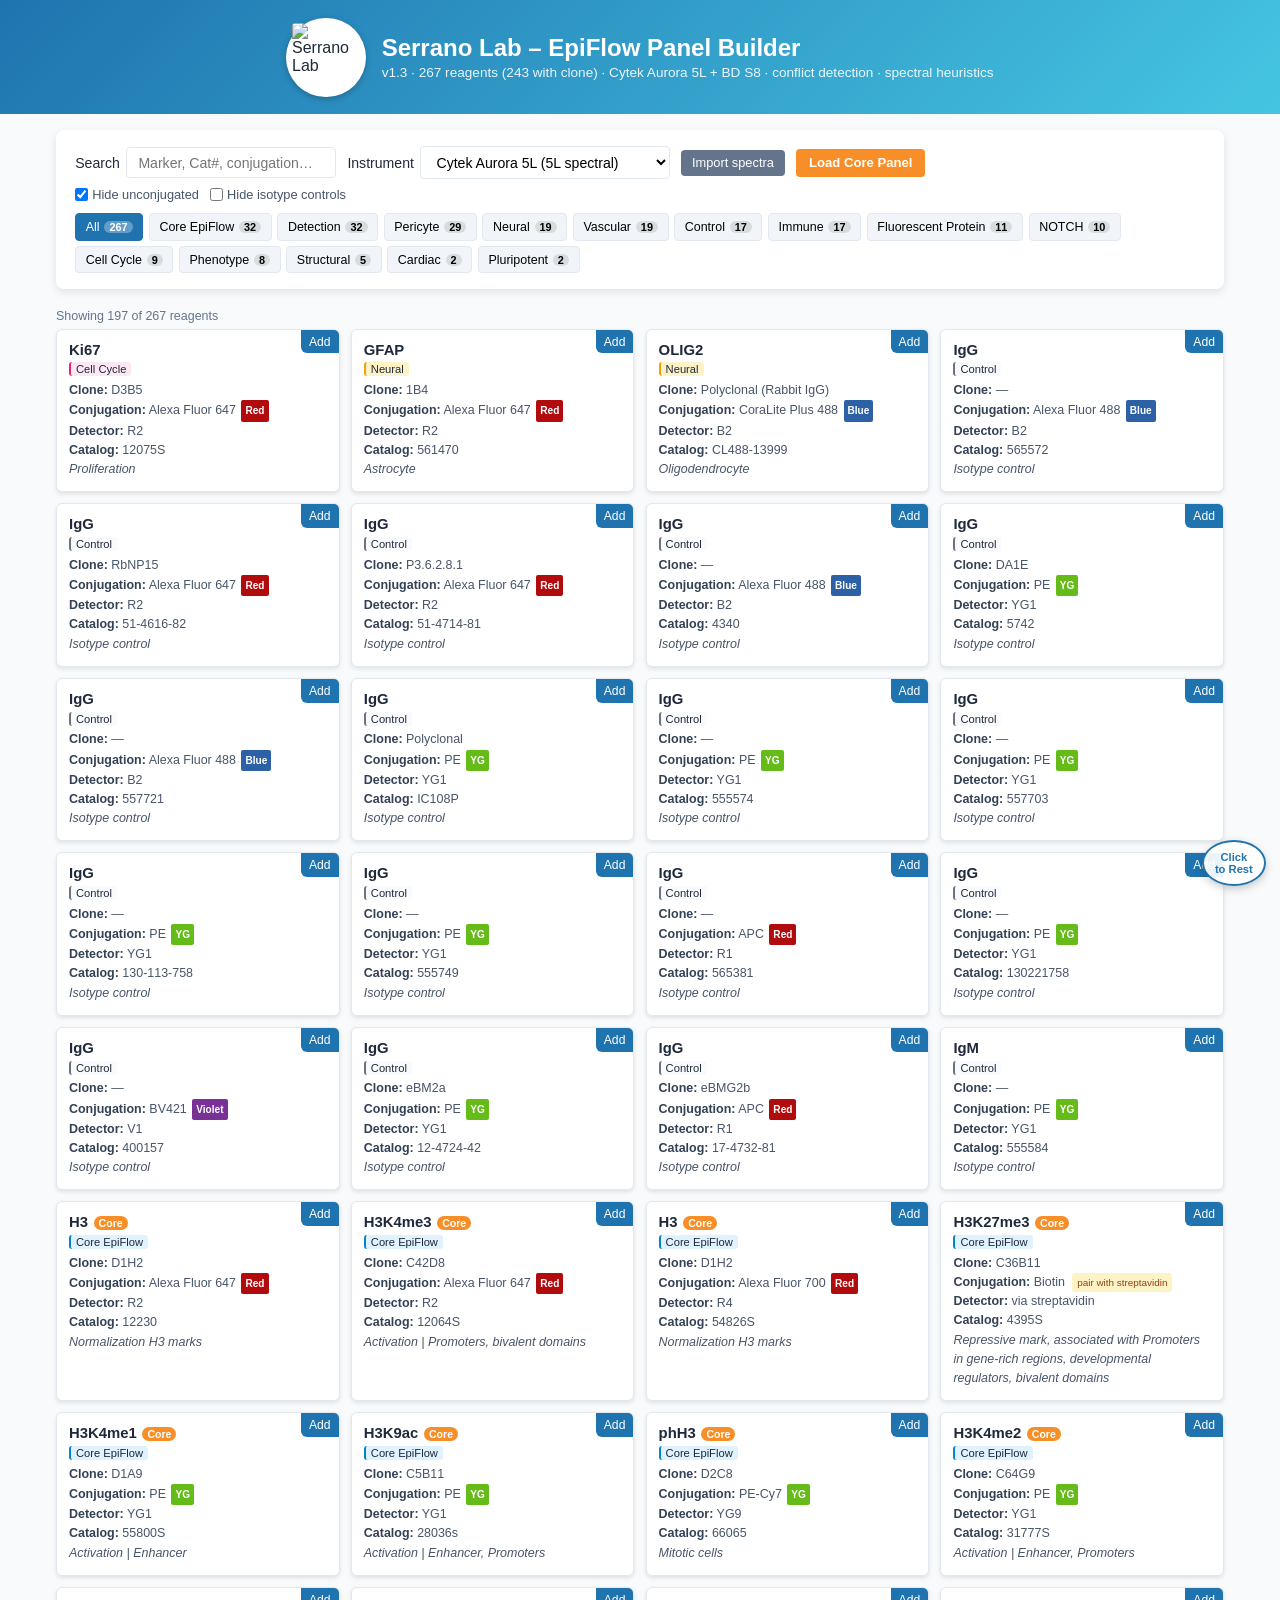
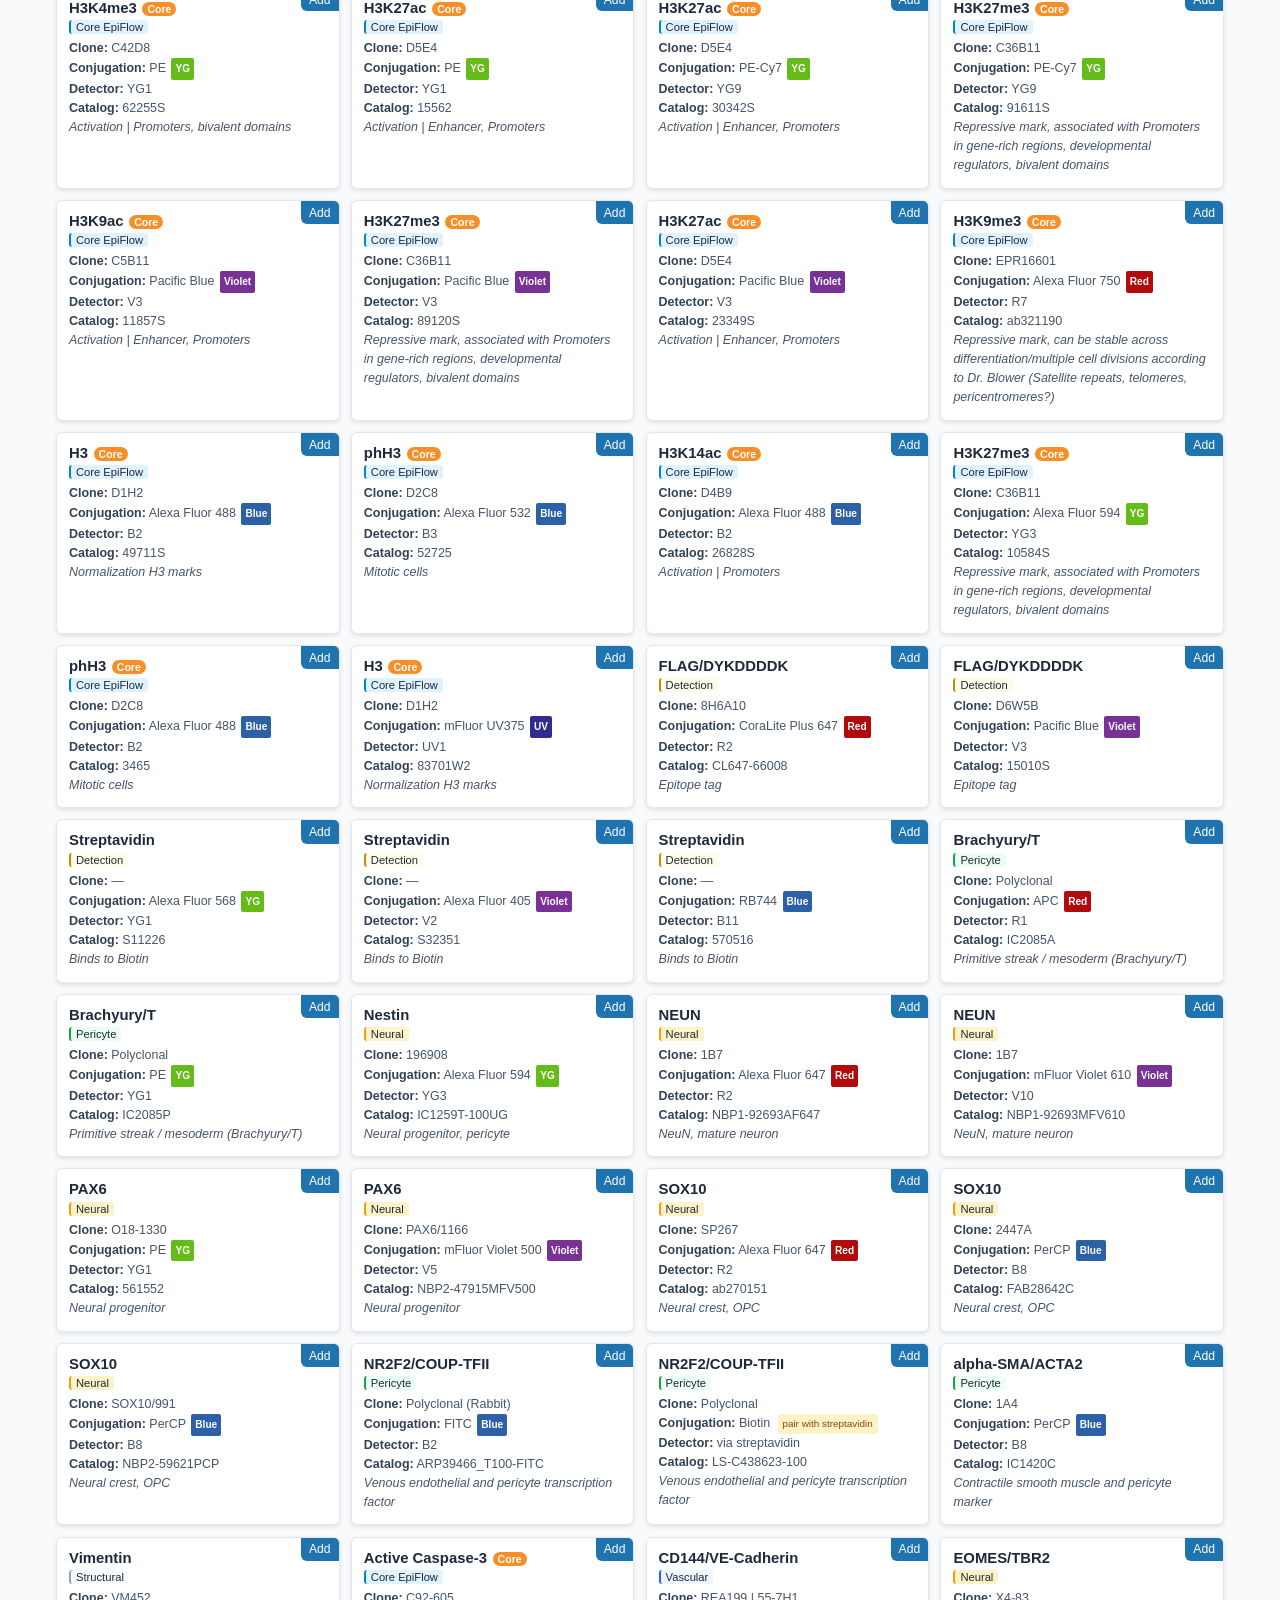
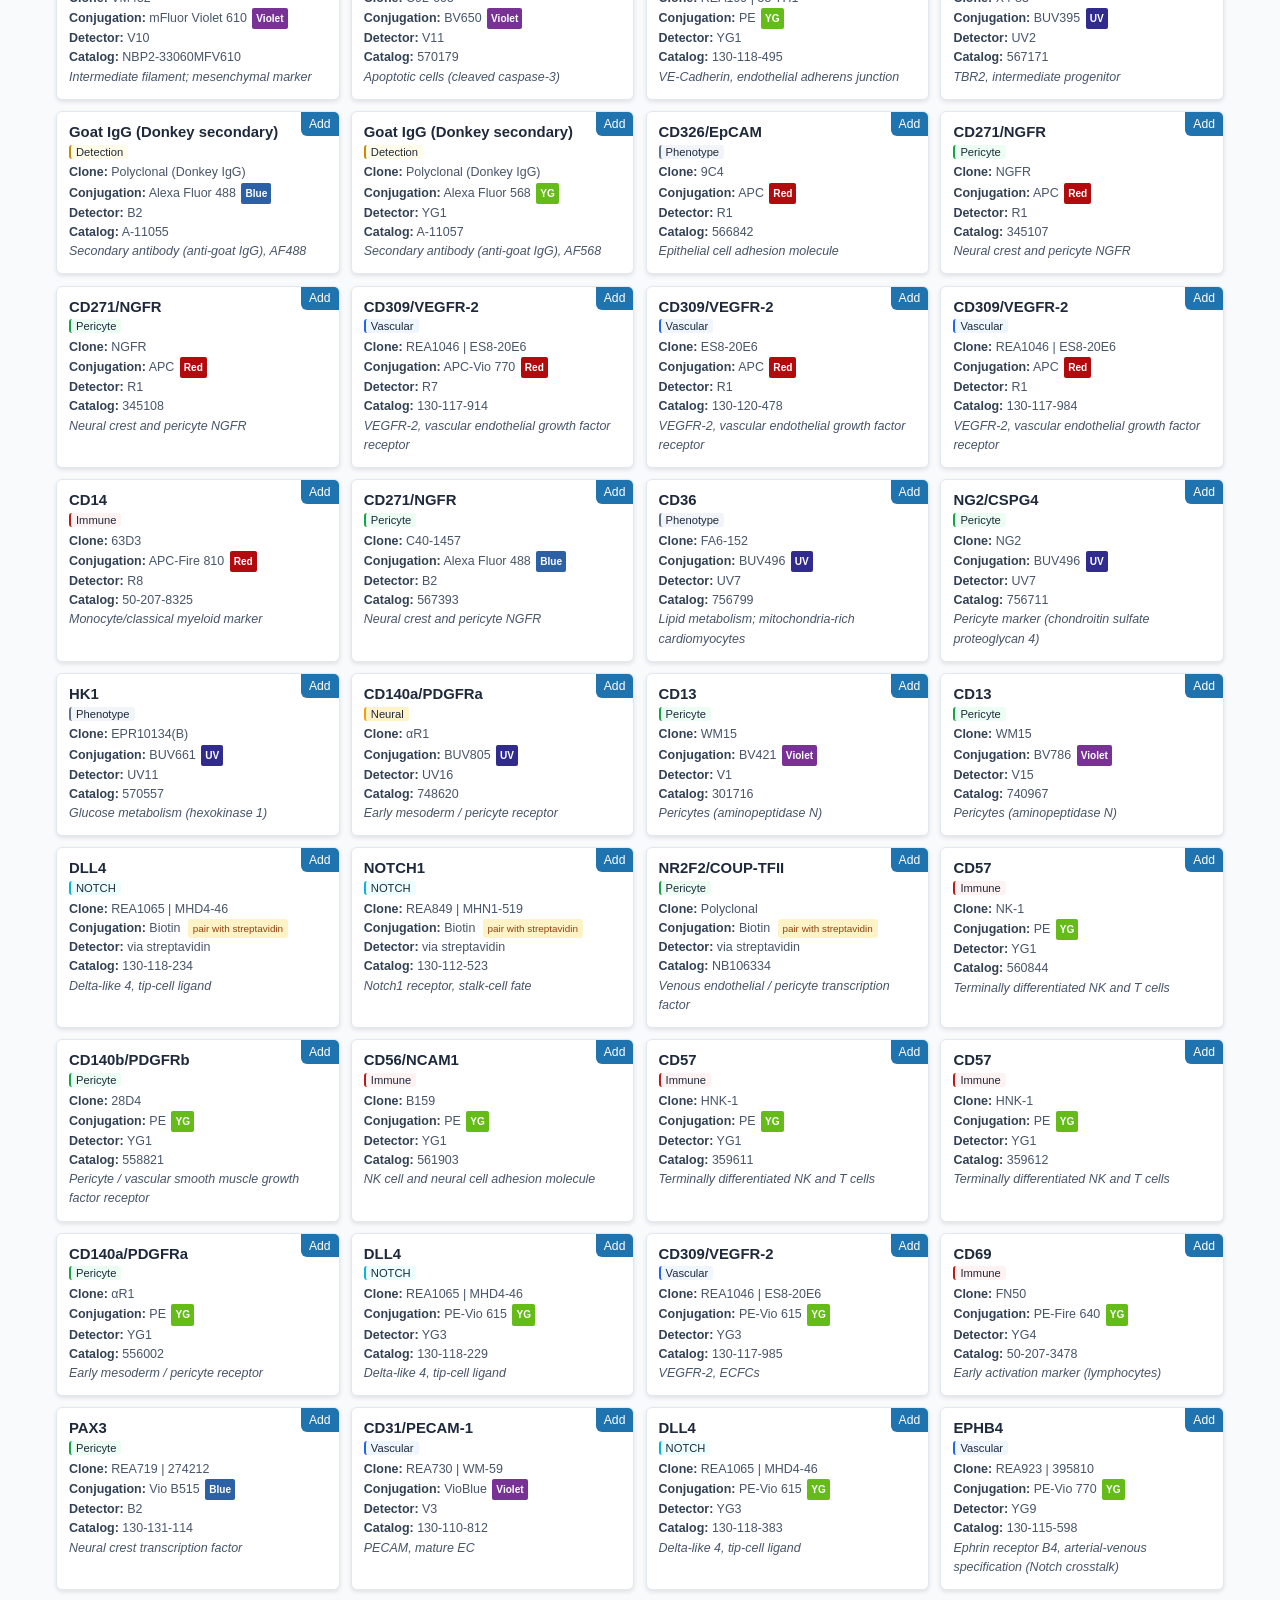
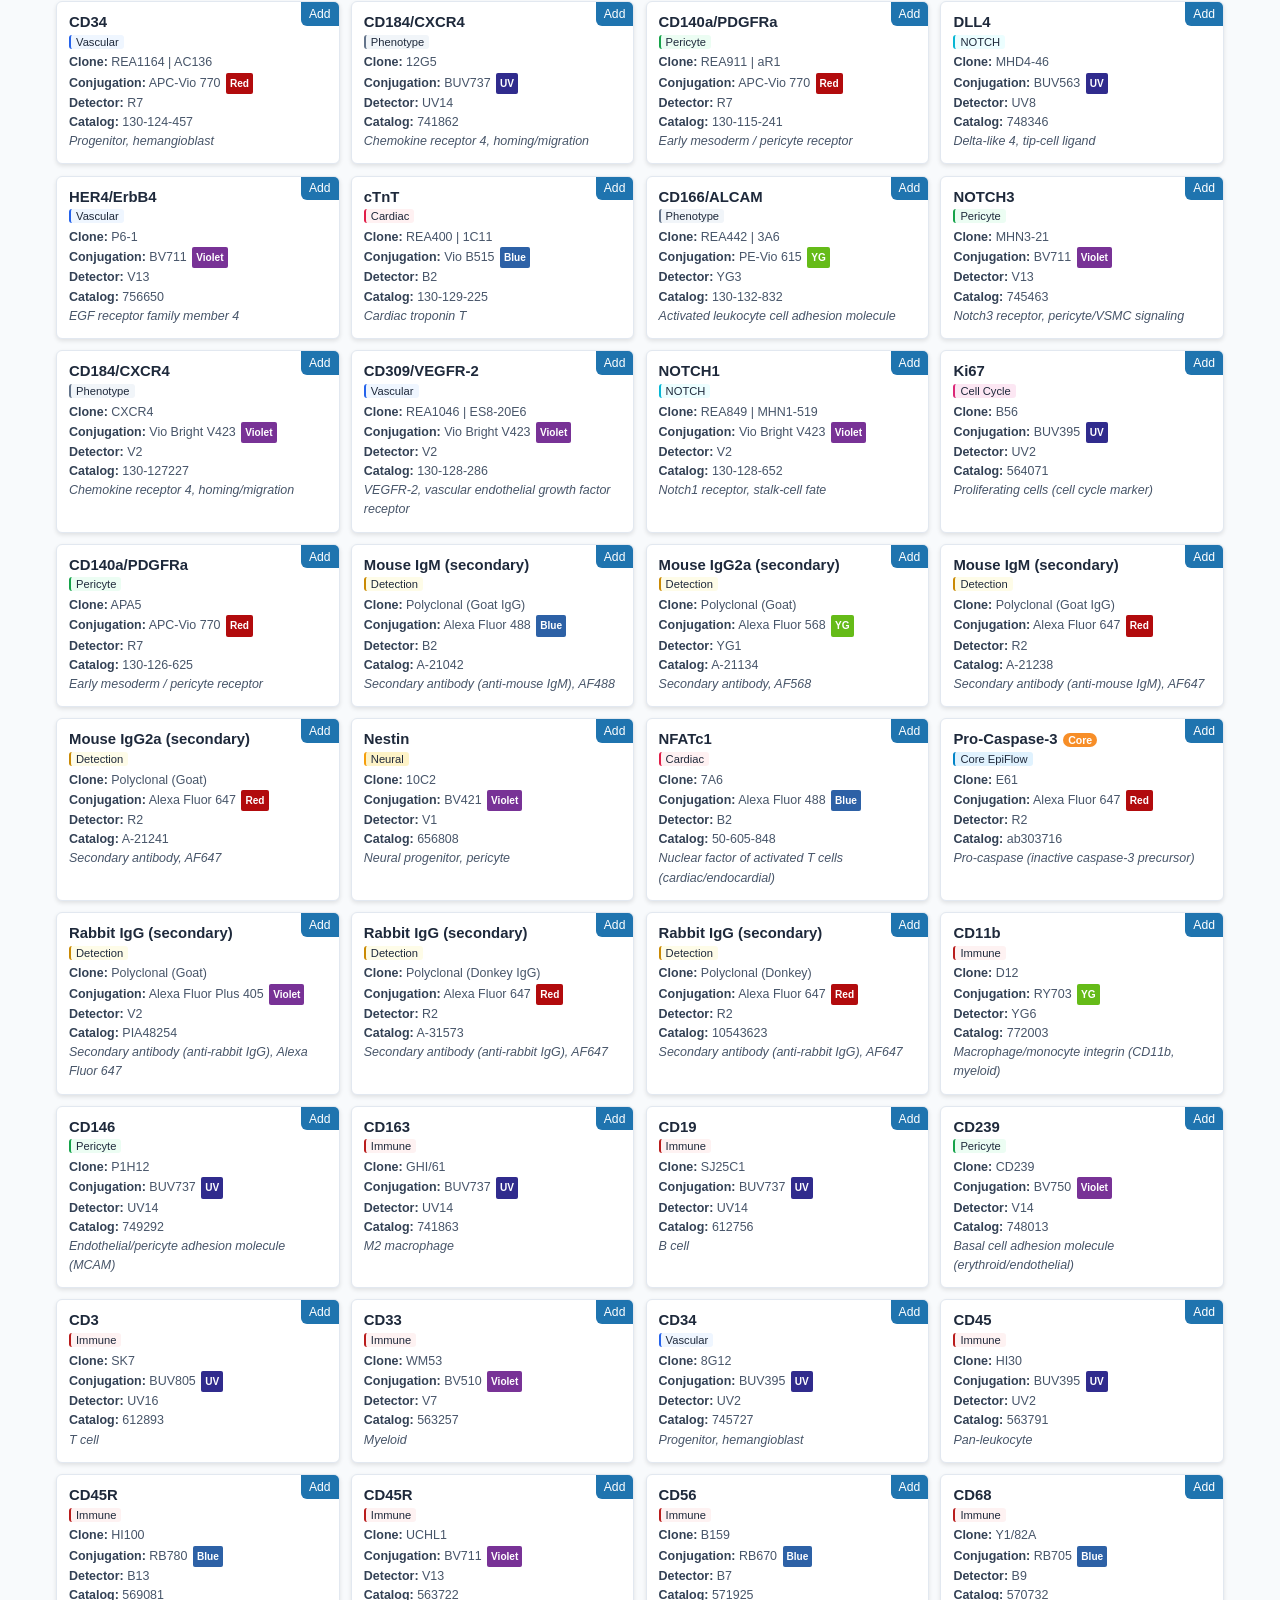
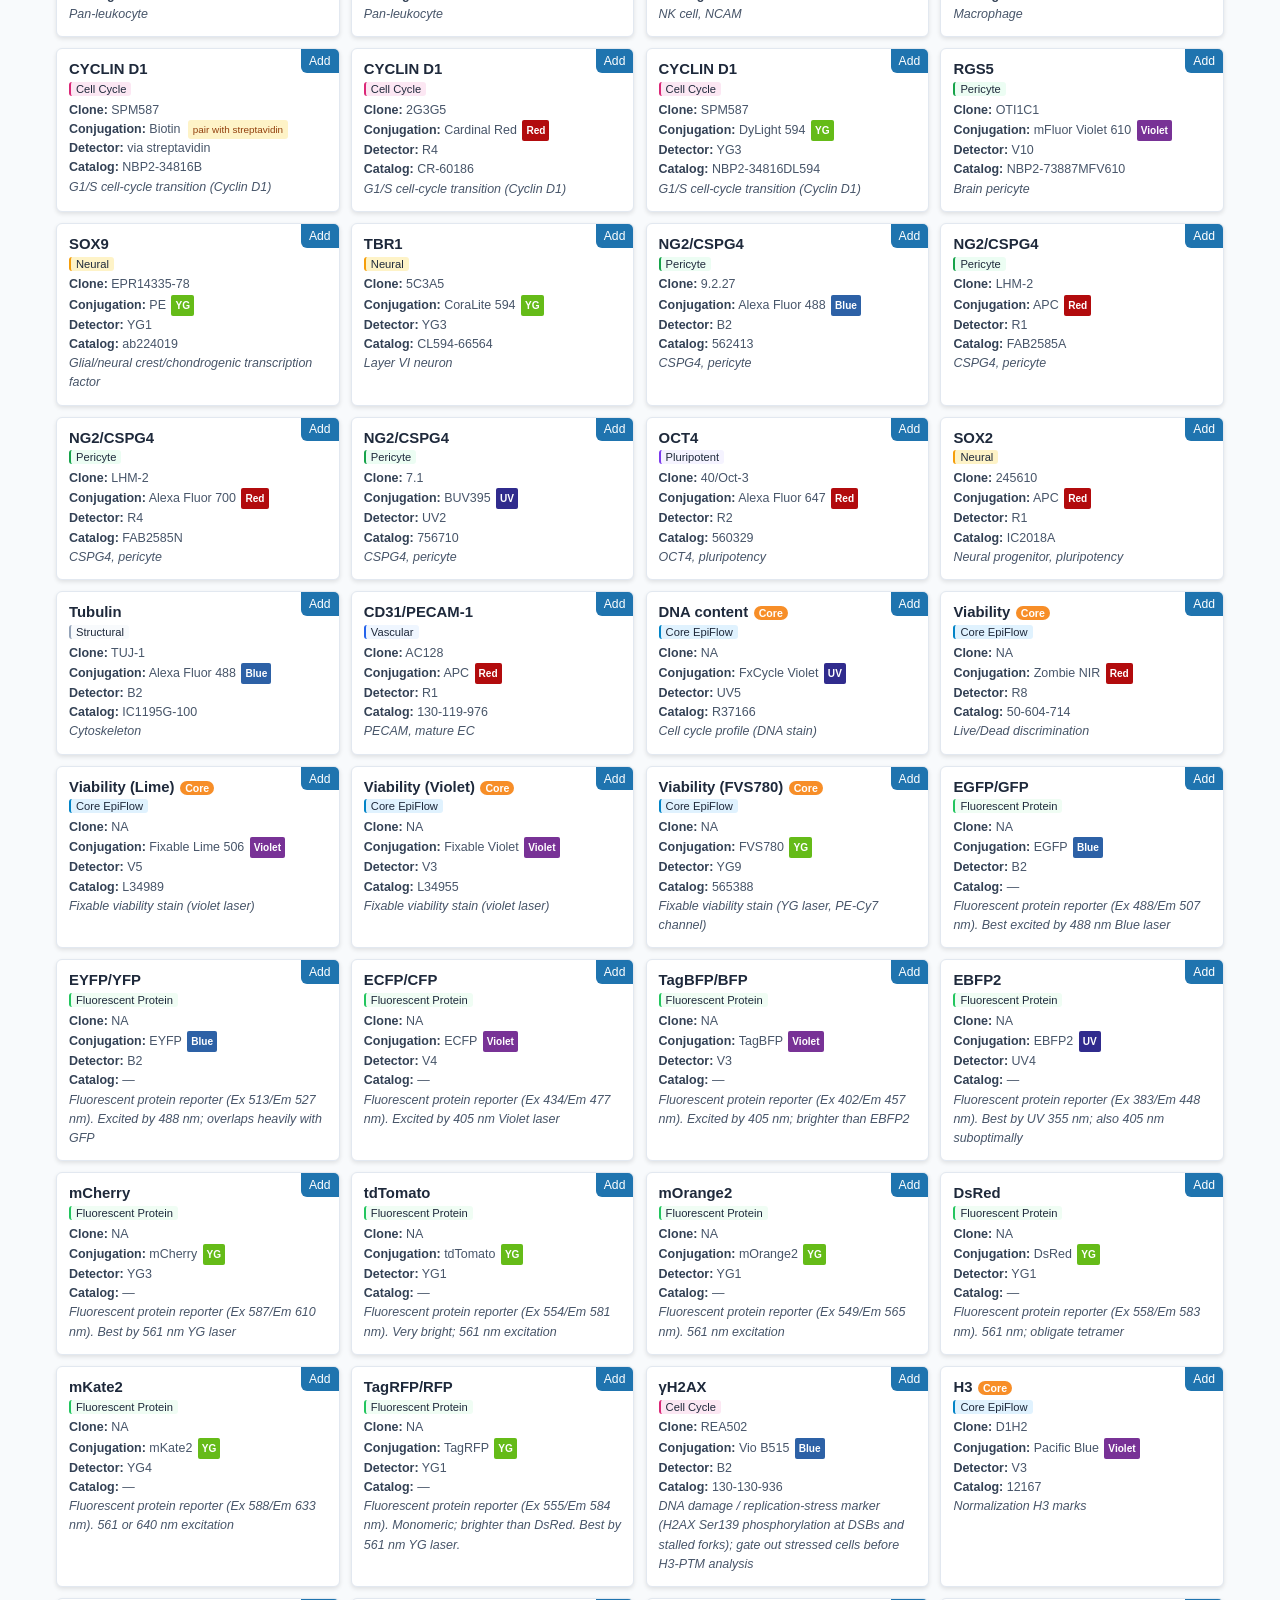
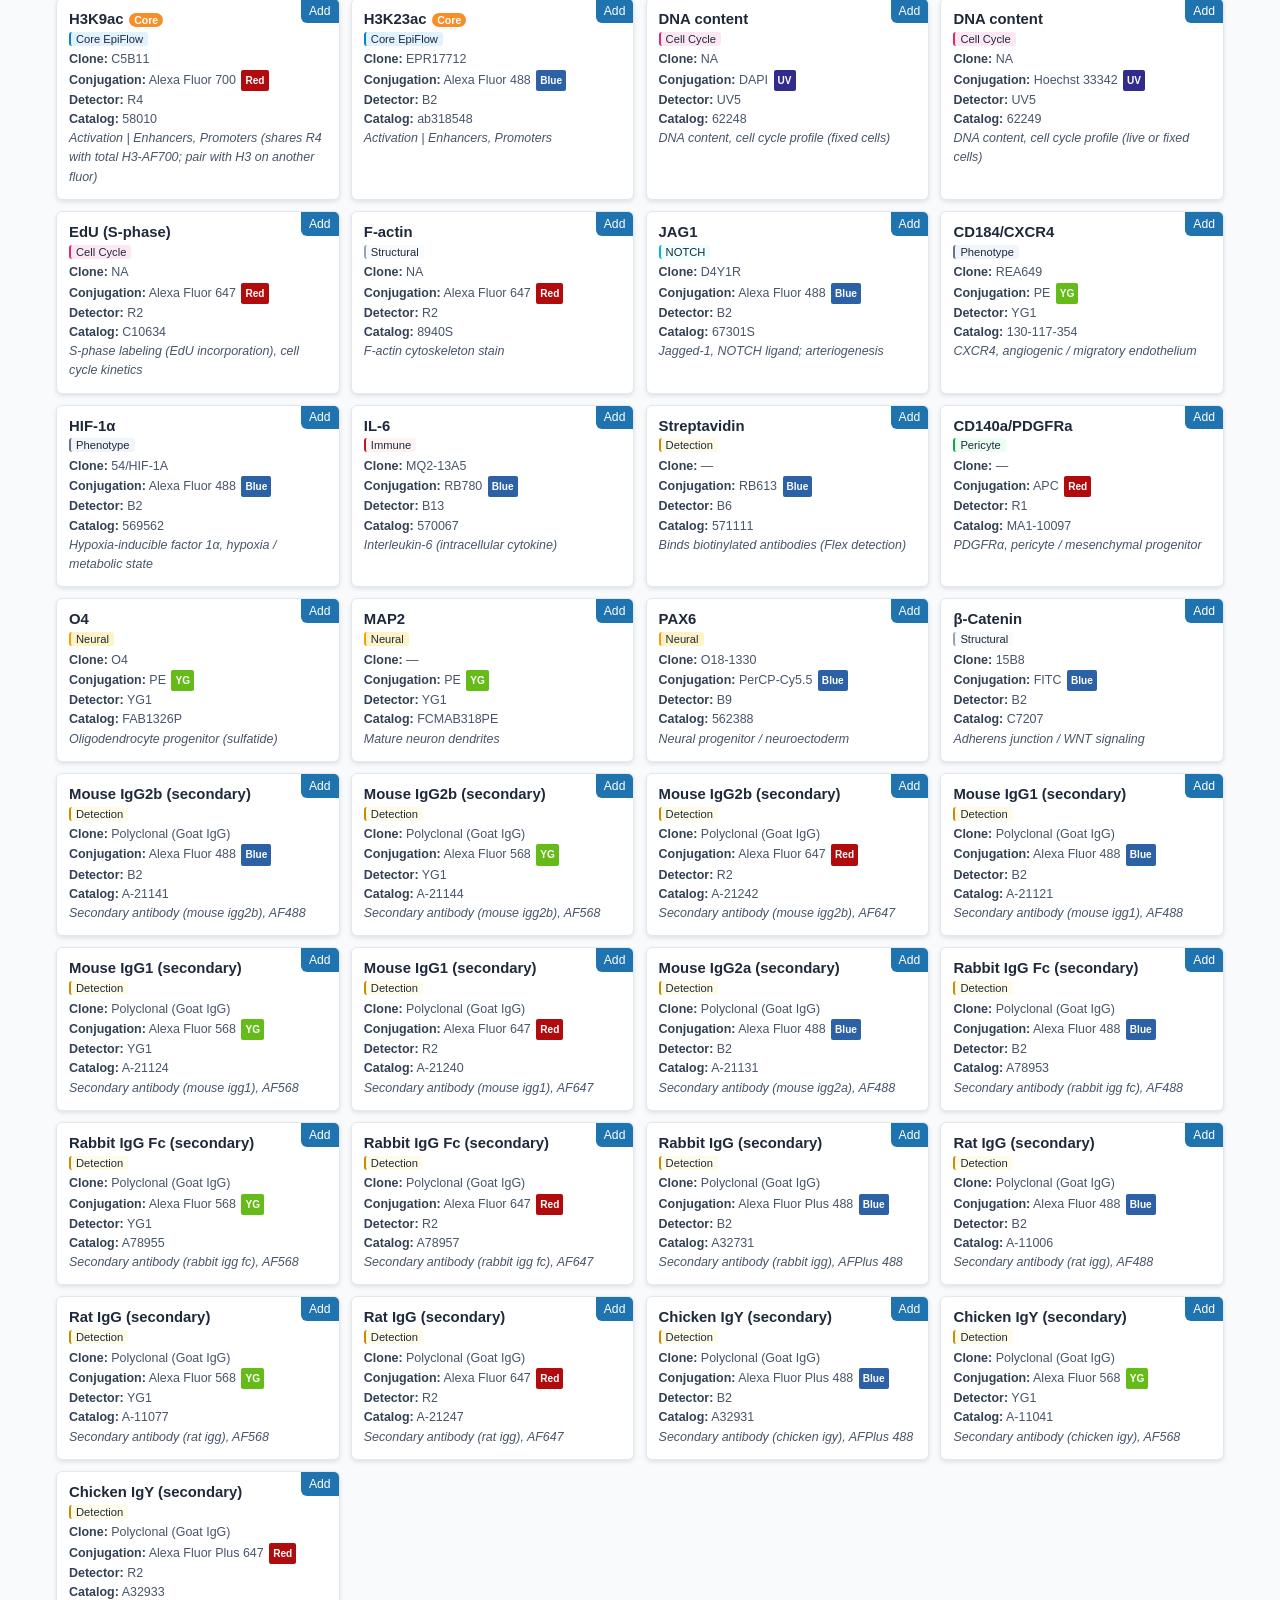
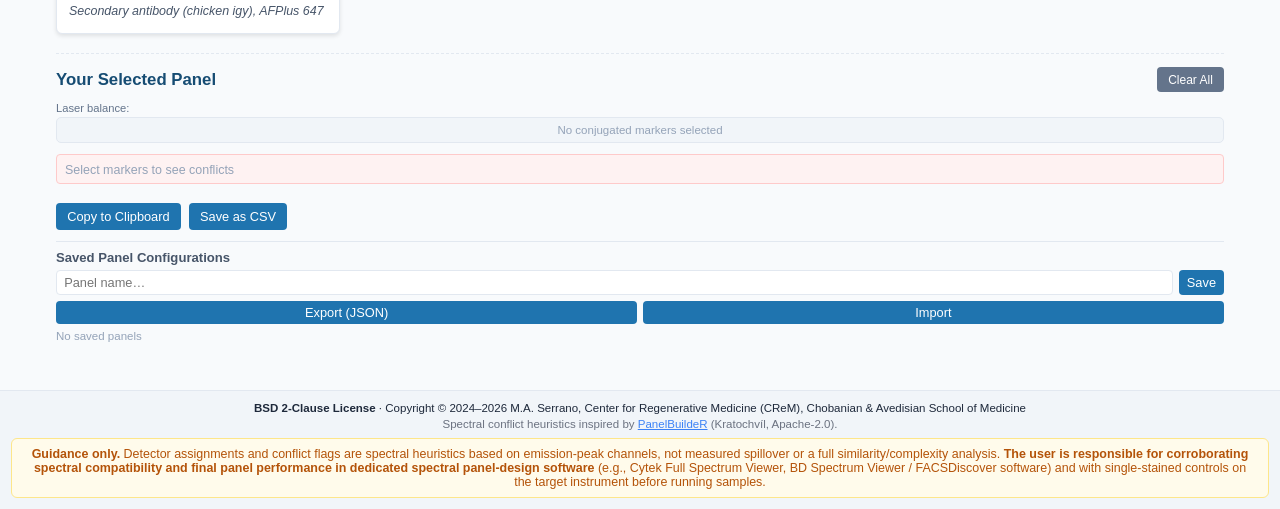
==== commit bd6eb5ab: "Spectral similarity matrix and unmixing condition number Adds an "Import spectra" button that reads " ====
--- a/index.html
+++ b/index.html
@@ -133,6 +133,7 @@
 .bio-tag{display:inline-block;font-size:.62rem;color:#92400e;background:#fef3c7;border-radius:3px;padding:0 .3rem;margin-left:.25rem}
 .sa-select{font-size:.7rem;margin-left:.4rem;padding:1px 2px;border:1px solid var(--gray-light);border-radius:3px;background:#fff;color:#1e293b;max-width:12rem}
 .warn-box p.note{color:#92400e;margin:.15rem 0;font-size:.74rem}
+.sim-box{display:none;margin:.5rem 0;font-size:.74rem;color:#334155}.sim-box.show{display:block}.sim-box h4{font-size:.78rem;margin:.2rem 0 .35rem;color:#1e293b;font-weight:600}.sim-meta{color:#64748b;margin-bottom:.4rem;line-height:1.6}.sim-table{border-collapse:collapse;font-size:.66rem}.sim-table th,.sim-table td{padding:2px 5px;text-align:center;border:1px solid #e2e8f0;min-width:2.4rem}.sim-table th{background:#f8fafc;font-weight:600;color:#475569;white-space:nowrap}.sim-table th.row{text-align:left}.sim-table td.hi{background:#fde68a}.sim-table td.crit{background:#fca5a5;font-weight:700}.sim-table td.diag{background:#f1f5f9;color:#94a3b8}.sim-pairs{margin-top:.4rem;line-height:1.6}
 .file-note{font-size:.7rem;color:#d97706;padding:.25rem .35rem;background:#fef3c7;border-radius:3px;margin-bottom:.35rem}
 
 .toast{position:fixed;bottom:1rem;left:50%;transform:translateX(-50%);background:#334155;color:#fff;padding:.45rem .9rem;border-radius:4px;box-shadow:0 2px 6px var(--shadow);opacity:0;pointer-events:none;transition:opacity .25s;font-size:.82rem;z-index:9999}.toast.show{opacity:1}
@@ -152,6 +153,7 @@
     <div class="top-row">
       <label>Search <input type="text" id="searchInput" placeholder="Marker, Cat#, conjugation…"/></label>
       <label>Instrument <select id="instrumentSelect"><option value="Cytek_Aurora_5L">Cytek Aurora 5L (5L spectral)</option><option value="BD_S8">BD FACSDiscover S8 (5L sorter)</option></select></label>
+      <button class="btn btn-s" id="importSpecBtn" title="Import measured reference spectra (SpectroFlo / FACSDiscover CSV export) for the selected instrument">Import spectra</button>
       <button class="core-btn" id="loadCoreBtn" title="Pre-select the 9-marker Core EpiFlow panel (same-detector alternates are offered as swaps)">Load Core Panel</button>
     </div>
     <div class="filter-row">
@@ -168,6 +170,7 @@
     <div class="laser-bar" id="laserBar"></div>
     <div class="warn-box" id="warnBox"></div>
     <div class="core-note" id="coreNote"></div>
+    <div class="sim-box" id="simBox"></div>
     <div class="sel-list" id="selList"></div>
     <div class="btn-row"><button class="btn btn-p" id="copyBtn">Copy to Clipboard</button><button class="btn btn-p" id="csvBtn">Save as CSV</button></div>
     <div class="saved-section"><h4>Saved Panel Configurations</h4>
@@ -6028,6 +6031,7 @@
   document.getElementById("hideIsotype").addEventListener("change",renderGrid);
   document.getElementById("instrumentSelect").addEventListener("change",e=>{activeInstrument=e.target.value;renderGrid();renderPanel()});
   document.getElementById("loadCoreBtn").addEventListener("click",()=>{CORE_PANEL_IDS.forEach(id=>selectedIds.add(id));renderGrid();renderPanel();toast("Core EpiFlow panel loaded (9 markers); same-detector alternates listed in the panel")});
+  document.getElementById("importSpecBtn").addEventListener("click",importSpectra);
   document.getElementById("clearBtn").addEventListener("click",()=>{selectedIds.clear();biotinPairs={};renderGrid();renderPanel()});
   document.getElementById("copyBtn").addEventListener("click",copyPanel);
   document.getElementById("csvBtn").addEventListener("click",saveCSV);
@@ -6109,6 +6113,82 @@
 }
 
 /* ═══ Selected Panel ═══ */
+/* ═══ Spectral similarity ═══
+   Full-array spectral vectors per fluorochrome. Measured reference spectra (imported from a SpectroFlo /
+   FACSDiscover export) take precedence; otherwise the heuristic FluorSpectra spread is used. */
+function refSpectra(){return Store.get("refspec_"+activeInstrument)}
+function specVector(key){
+  const inst=Instruments[activeInstrument];if(!inst||!key)return null;
+  const chans=inst.channels.map(c=>c.id);
+  const ref=refSpectra()[key];
+  let src=null,measured=false;
+  if(ref&&typeof ref==="object"){src=ref;measured=true}
+  else if(FluorSpectra[key]&&FluorSpectra[key].channels)src=FluorSpectra[key].channels;
+  if(!src)return null;
+  const v=chans.map(c=>+src[c]||0);const n=Math.hypot(...v);if(!n)return null;
+  return{v:v.map(x=>x/n),measured};
+}
+function cosine(a,b){let s=0;for(let i=0;i<a.length;i++)s+=a[i]*b[i];return s}
+/* Condition number of the spectral signature matrix = sqrt(λmax/λmin) of the Gram matrix (Jacobi eigenvalues). Large values mean unmixing amplifies noise. */
+function conditionNumber(vs){
+  const n=vs.length;if(n<2)return 1;
+  const A=vs.map(a=>vs.map(b=>cosine(a.v,b.v)));
+  for(let sweep=0;sweep<60;sweep++){
+    let off=0;for(let i=0;i<n;i++)for(let j=i+1;j<n;j++)off+=A[i][j]*A[i][j];
+    if(off<1e-12)break;
+    for(let p=0;p<n;p++)for(let q=p+1;q<n;q++){
+      if(Math.abs(A[p][q])<1e-14)continue;
+      const th=0.5*Math.atan2(2*A[p][q],A[q][q]-A[p][p]),c=Math.cos(th),s=Math.sin(th);
+      for(let k=0;k<n;k++){const akp=A[k][p],akq=A[k][q];A[k][p]=c*akp-s*akq;A[k][q]=s*akp+c*akq}
+      for(let k=0;k<n;k++){const apk=A[p][k],aqk=A[q][k];A[p][k]=c*apk-s*aqk;A[q][k]=s*apk+c*aqk}
+    }
+  }
+  const ev=A.map((r,i)=>r[i]);const mx=Math.max(...ev),mn=Math.max(1e-9,Math.min(...ev));
+  return Math.sqrt(mx/mn);
+}
+function renderSimilarity(sel){
+  const box=document.getElementById("simBox");if(!box)return;
+  const items=[];const seen=new Set();
+  sel.forEach(ab=>{const info=getInfo(ab);if(!info.fluorKey||seen.has(info.fluorKey))return;seen.add(info.fluorKey);const sv=specVector(info.fluorKey);if(sv)items.push({key:info.fluorKey,label:ab.marker,sv})});
+  if(items.length<2){box.className="sim-box";box.innerHTML="";return}
+  const nMeas=items.filter(i=>i.sv.measured).length;
+  if(!nMeas){box.className="sim-box show";box.innerHTML='<h4>Spectral similarity</h4><div class="sim-meta">No measured reference spectra for this instrument yet. Use <strong>Import spectra</strong> with a reference-spectra export (SpectroFlo or FACSDiscover, one row per fluorochrome, one column per detector) to compute the full-array similarity matrix and the unmixing condition number for this panel. Conflict detection above is based on peak detectors only.</div>';return}
+  let html='<h4>Spectral similarity</h4><div class="sim-meta">'+(nMeas===items.length?'Measured reference spectra for all '+items.length+' fluorochromes.':'Measured spectra for '+nMeas+' of '+items.length+' fluorochromes; rows marked ~ use the heuristic spread and are indicative only.')+'</div>';
+  let crit=[],hi=[];
+  html+='<table class="sim-table"><tr><th></th>'+items.map(i=>'<th title="'+i.key+'">'+i.label+'</th>').join('')+'</tr>';
+  items.forEach((a,i)=>{html+='<tr><th class="row" title="'+a.key+'">'+(a.sv.measured?'':'~ ')+a.label+' <span style="font-weight:400;color:#94a3b8">'+a.key+'</span></th>';
+    items.forEach((b,j)=>{if(i===j){html+='<td class="diag">·</td>';return}const s=cosine(a.sv.v,b.sv.v);const cls=s>=0.98?"crit":s>=0.90?"hi":"";html+='<td class="'+cls+'">'+s.toFixed(2)+'</td>';if(i<j){if(s>=0.98)crit.push([a,b,s]);else if(s>=0.90)hi.push([a,b,s])}});html+='</tr>'});
+  html+='</table>';
+  const cn=conditionNumber(items.map(i=>i.sv));
+  html+='<div class="sim-pairs"><strong>Unmixing condition number:</strong> '+cn.toFixed(1)+' <span style="color:#64748b">(1 = orthogonal signatures; grows as fluorochromes overlap)</span>';
+  if(crit.length)html+='<br><strong style="color:var(--danger)">Similarity ≥ 0.98:</strong> '+crit.map(([a,b,s])=>a.label+' / '+b.label+' ('+s.toFixed(2)+')').join('; ');
+  if(hi.length)html+='<br><strong style="color:#b45309">Similarity 0.90–0.98:</strong> '+hi.map(([a,b,s])=>a.label+' / '+b.label+' ('+s.toFixed(2)+')').join('; ');
+  html+='</div>';
+  box.className="sim-box show";box.innerHTML=html;
+}
+/* Import measured spectra: CSV/TSV with a fluorochrome-name column and one column per detector (UV1…, V1…, B1…, YG1…, R1…). Rows are peak-normalized. */
+function importSpectra(){
+  const input=document.createElement("input");input.type="file";input.accept=".csv,.tsv,.txt";
+  input.onchange=e=>{const f=e.target.files[0];if(!f)return;const r=new FileReader();r.onload=ev=>{
+    try{
+      const lines=ev.target.result.split(/\r?\n/).filter(l=>l.trim());const sep=lines[0].includes("\t")?"\t":",";
+      const hdr=lines[0].split(sep).map(s=>s.trim().replace(/^"|"$/g,""));
+      const chanIds=new Set(Instruments[activeInstrument].channels.map(c=>c.id));
+      const colIdx=hdr.map((hname,i)=>({id:hname.toUpperCase().replace(/[^A-Z0-9]/g,""),i})).filter(c=>chanIds.has(c.id));
+      if(colIdx.length<8)throw new Error("No detector columns found for "+activeInstrument);
+      const nameIdx=hdr.findIndex((x,i)=>!colIdx.some(c=>c.i===i));
+      const normKey=s=>s.toUpperCase().replace(/[^A-Z0-9]/g,"");
+      const keyByNorm={};Object.values(CONJ_MAP).forEach(k=>keyByNorm[normKey(k)]=k);Object.entries(CONJ_MAP).forEach(([c,k])=>keyByNorm[normKey(c)]=k);
+      const out=refSpectra();let n=0,skipped=[];
+      lines.slice(1).forEach(l=>{const cells=l.split(sep).map(s=>s.trim().replace(/^"|"$/g,""));const name=cells[nameIdx];if(!name)return;const key=keyByNorm[normKey(name)];if(!key){skipped.push(name);return}
+        const vals={};let mx=0;colIdx.forEach(c=>{const v=parseFloat(cells[c.i]);if(isFinite(v)){vals[c.id]=v;if(v>mx)mx=v}});if(mx<=0)return;
+        Object.keys(vals).forEach(k=>vals[k]=vals[k]/mx);out[key]=vals;n++});
+      Store.set("refspec_"+activeInstrument,out);renderPanel();
+      toast("Imported "+n+" measured spectra"+(skipped.length?" ("+skipped.length+" unmatched names)":""));
+      if(skipped.length)console.warn("Unmatched fluorochrome names:",skipped);
+    }catch(err){toast("Import failed: "+err.message)}
+  };r.readAsText(f)};input.click();
+}
 function renderPanel(){
   const list=document.getElementById("selList");list.innerHTML="";
   const sel=antibodies.filter(a=>selectedIds.has(a.id));
@@ -6128,7 +6208,7 @@
     rm.onclick=()=>{selectedIds.delete(ab.id);delete biotinPairs[ab.id];renderGrid();renderPanel()};
     item.appendChild(rm);list.appendChild(item);
   });
-  renderLaserBar(sel);checkConflicts(sel);renderCoreNote();
+  renderLaserBar(sel);checkConflicts(sel);renderCoreNote();renderSimilarity(sel);
 }
 function renderCoreNote(){
   const el=document.getElementById("coreNote");if(!el)return;
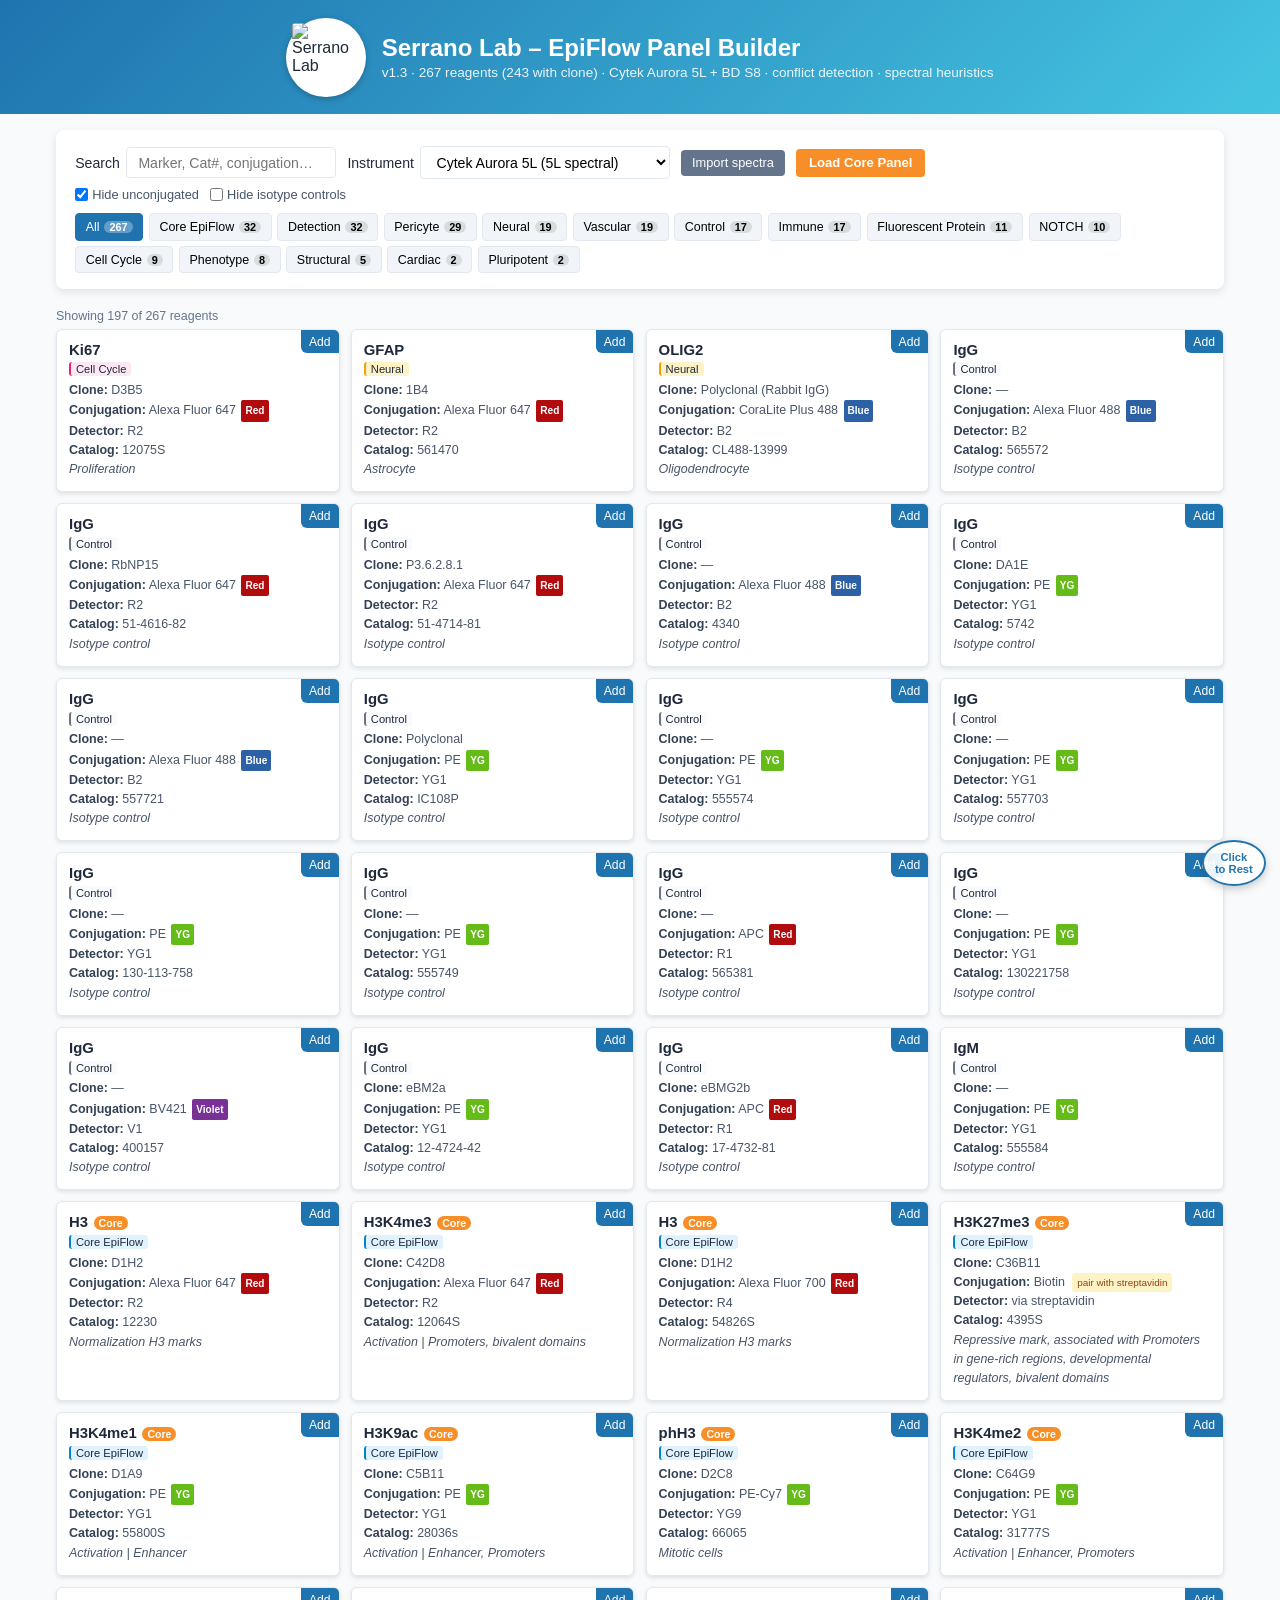
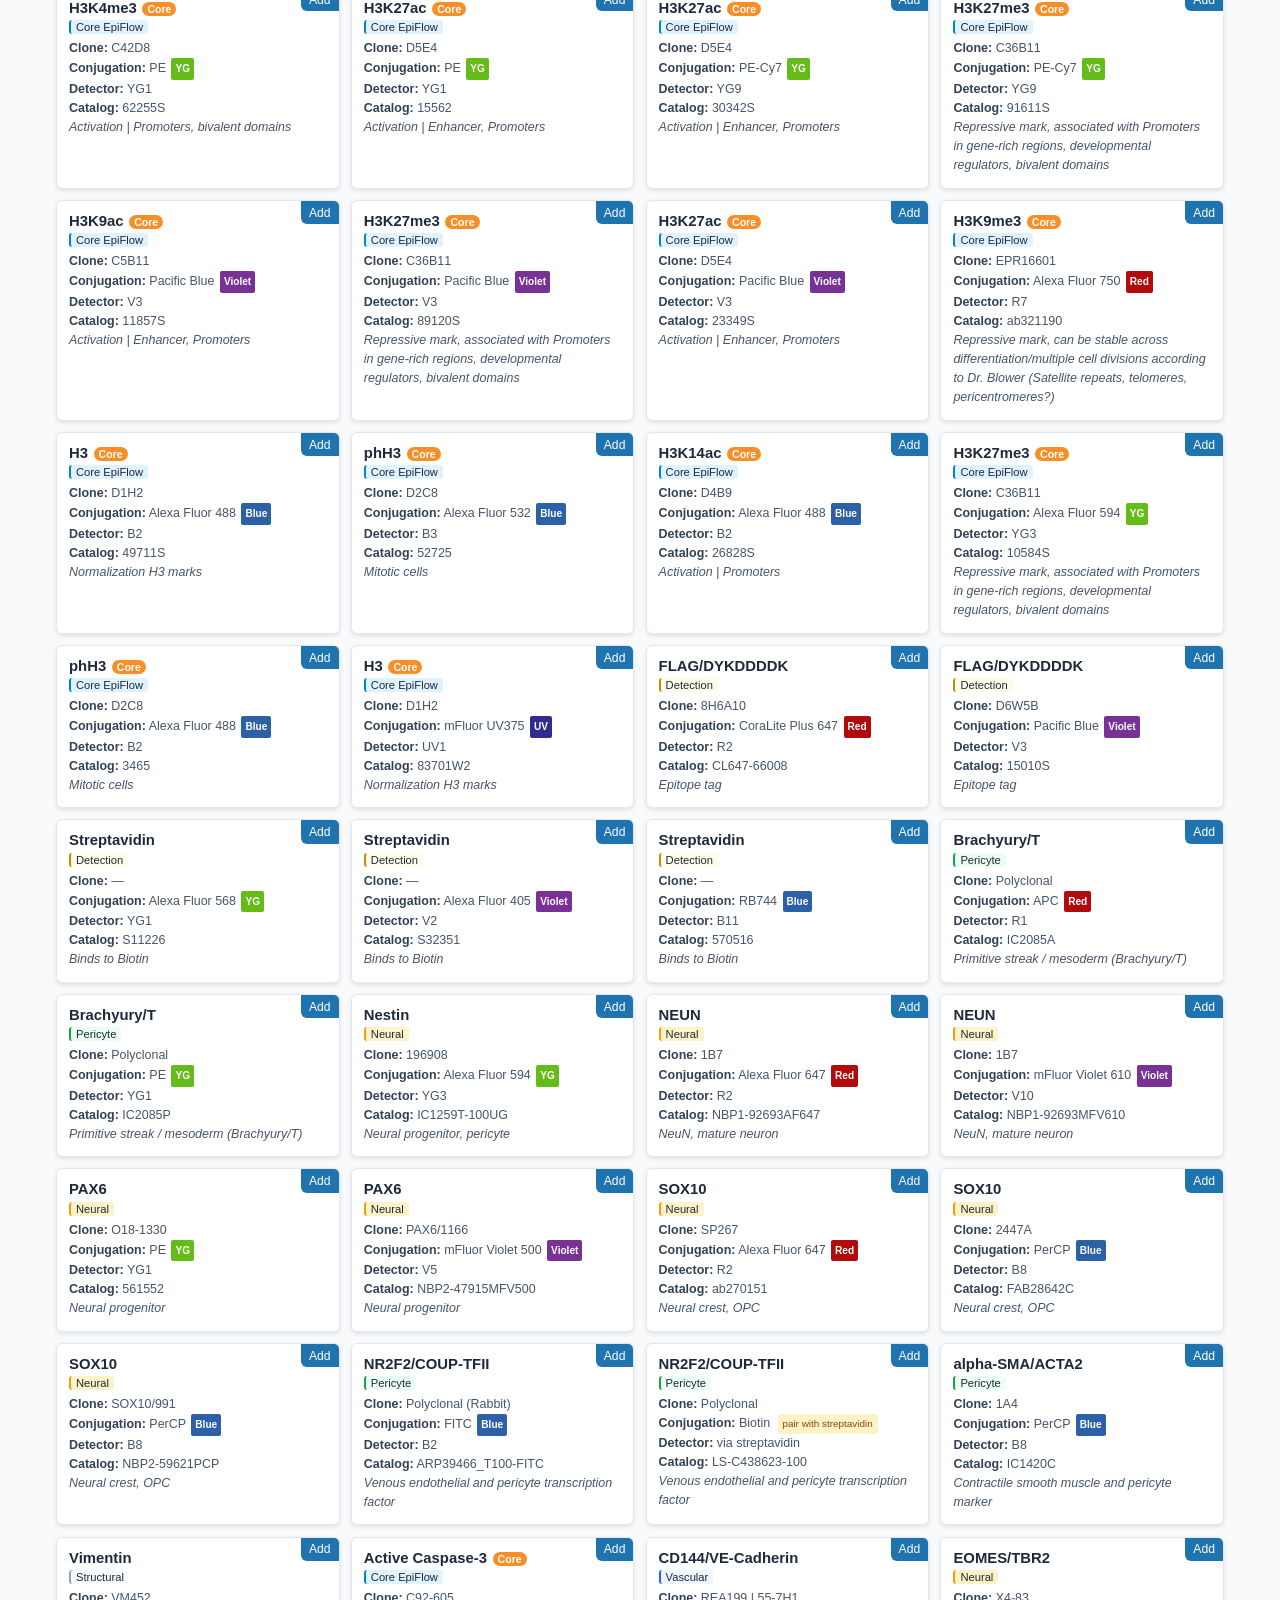
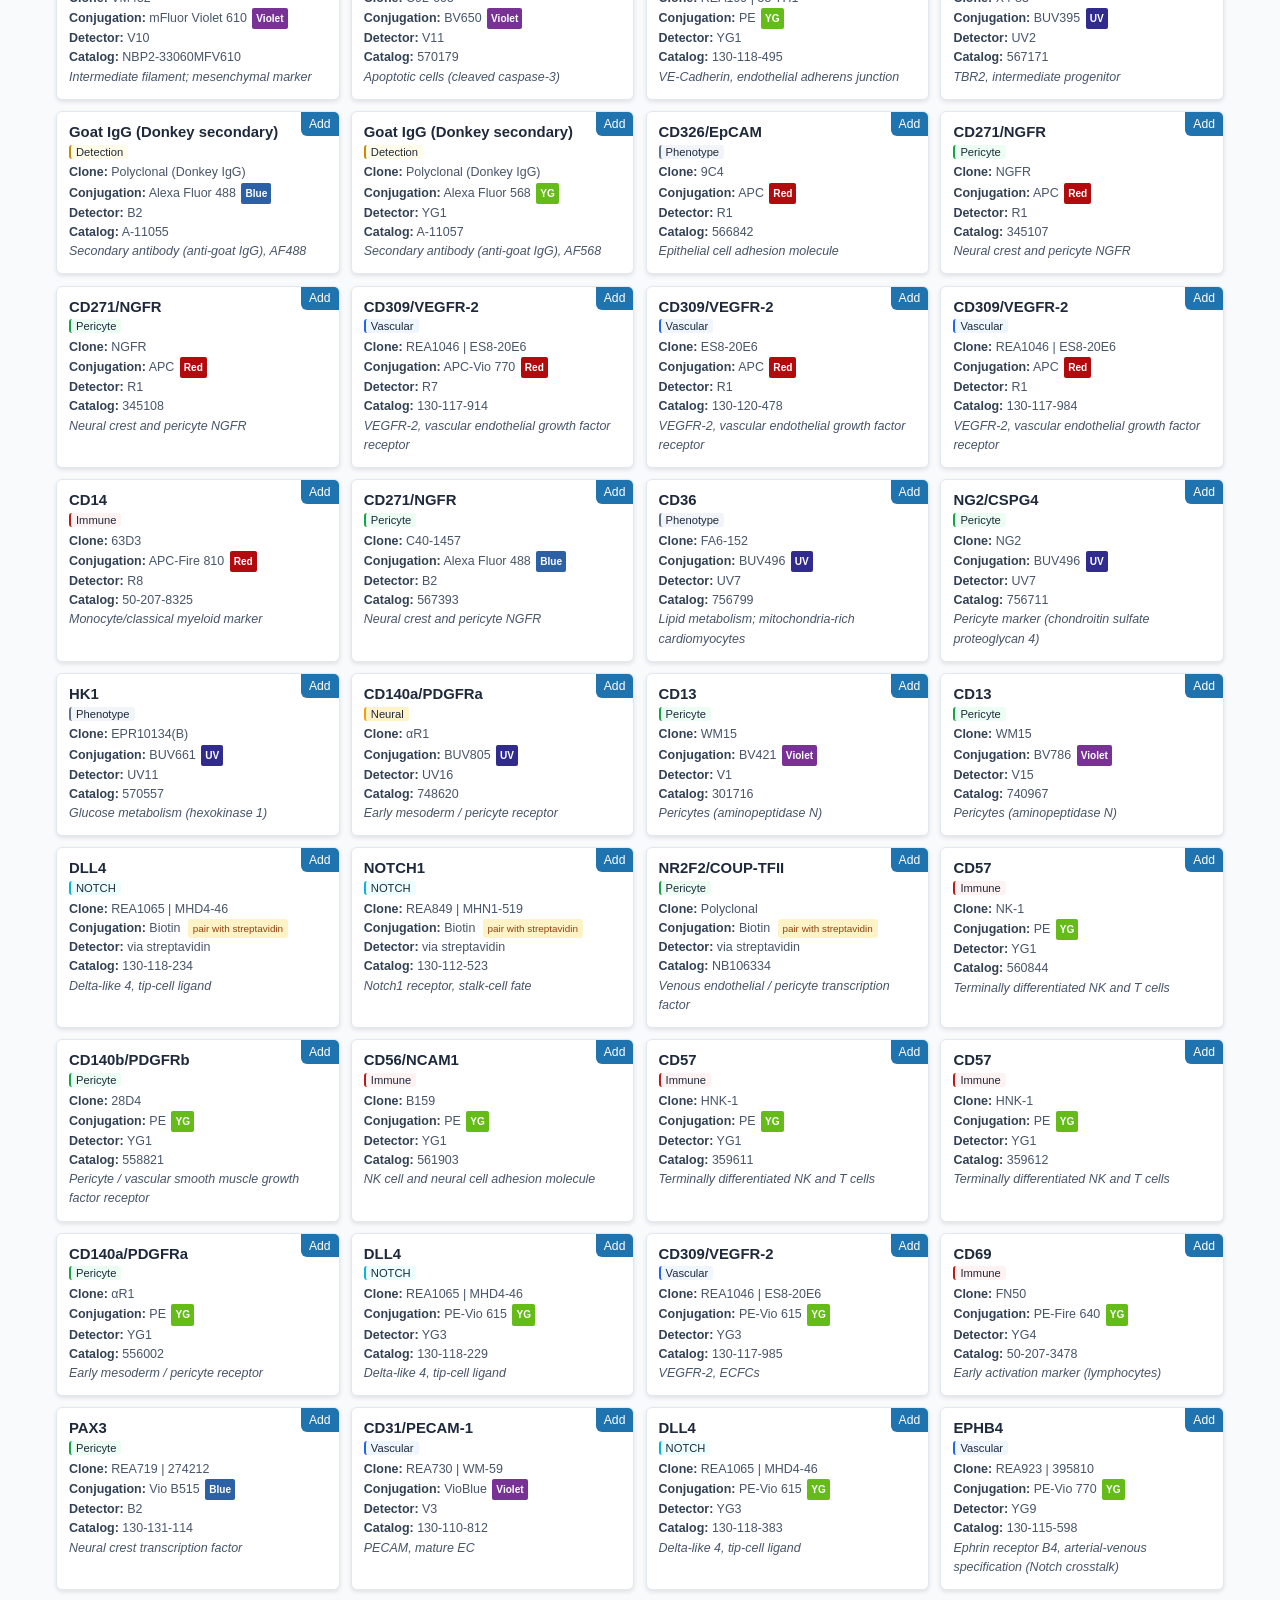
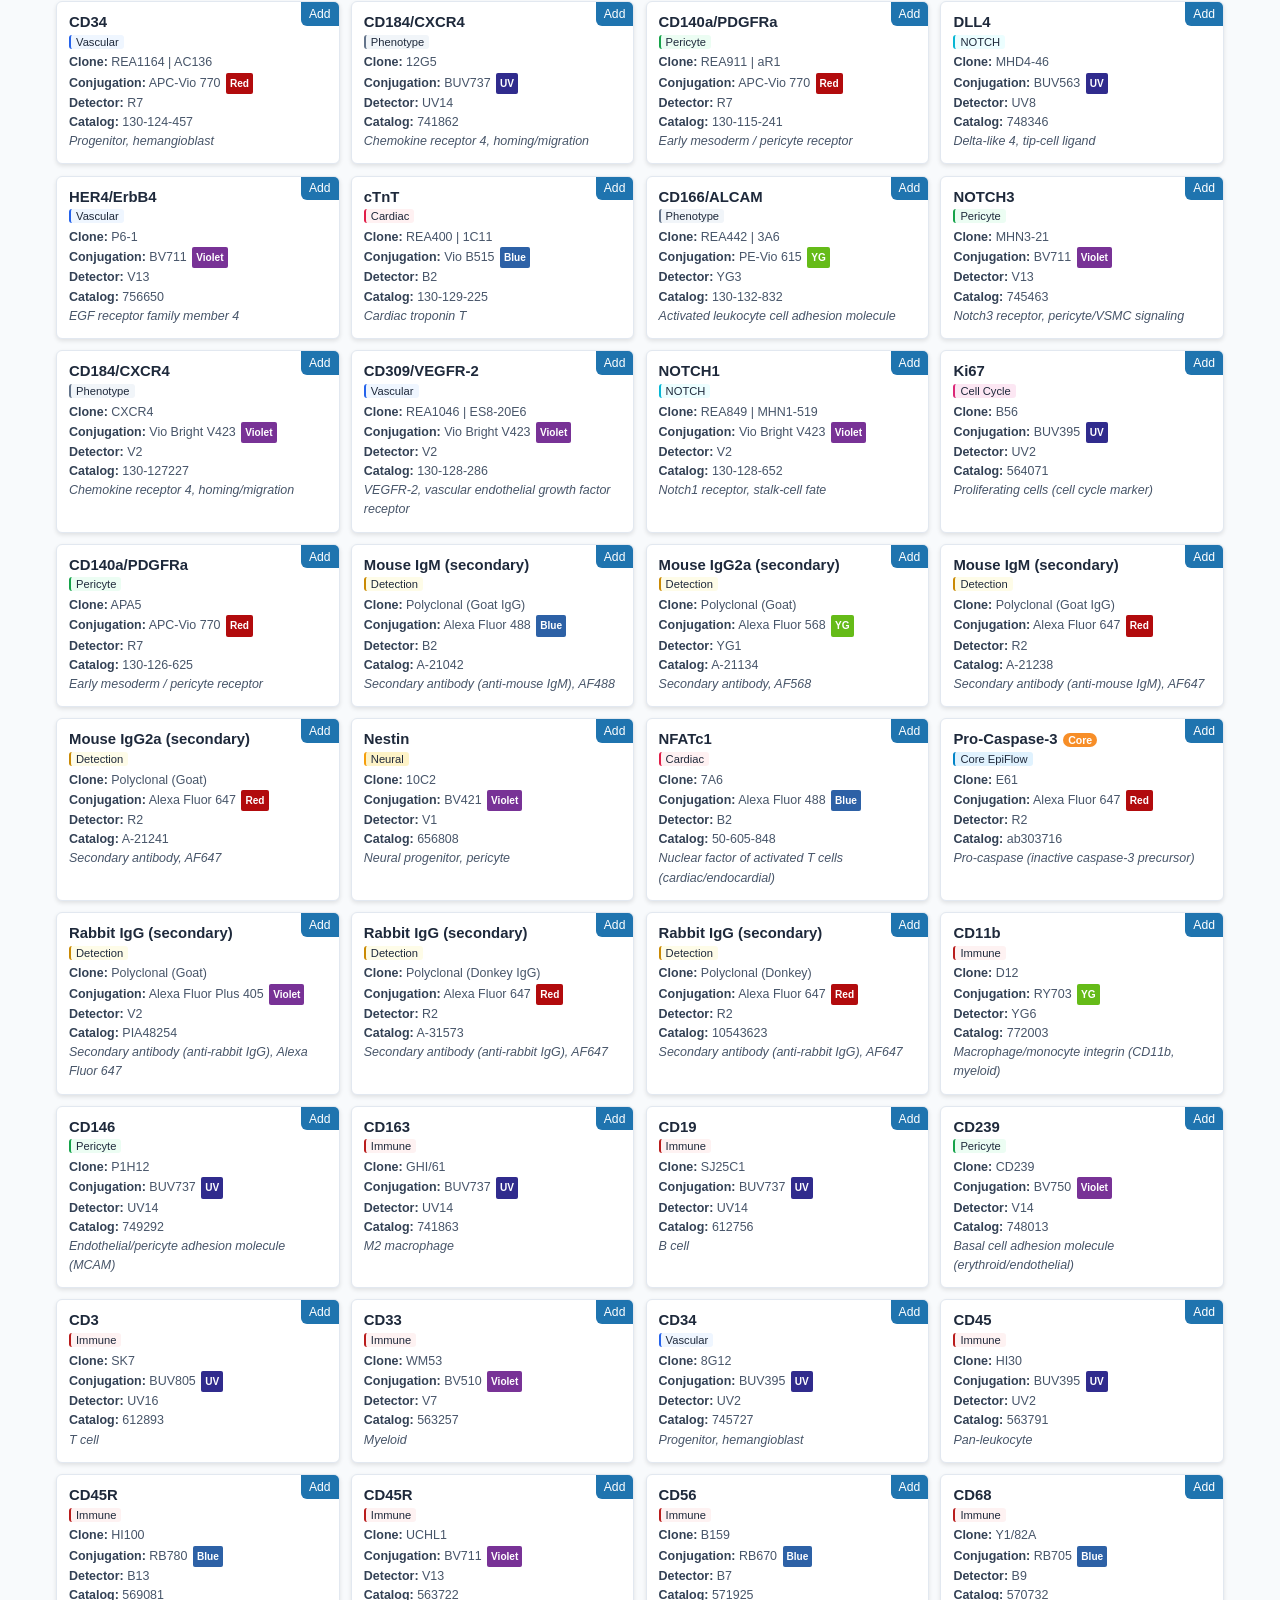
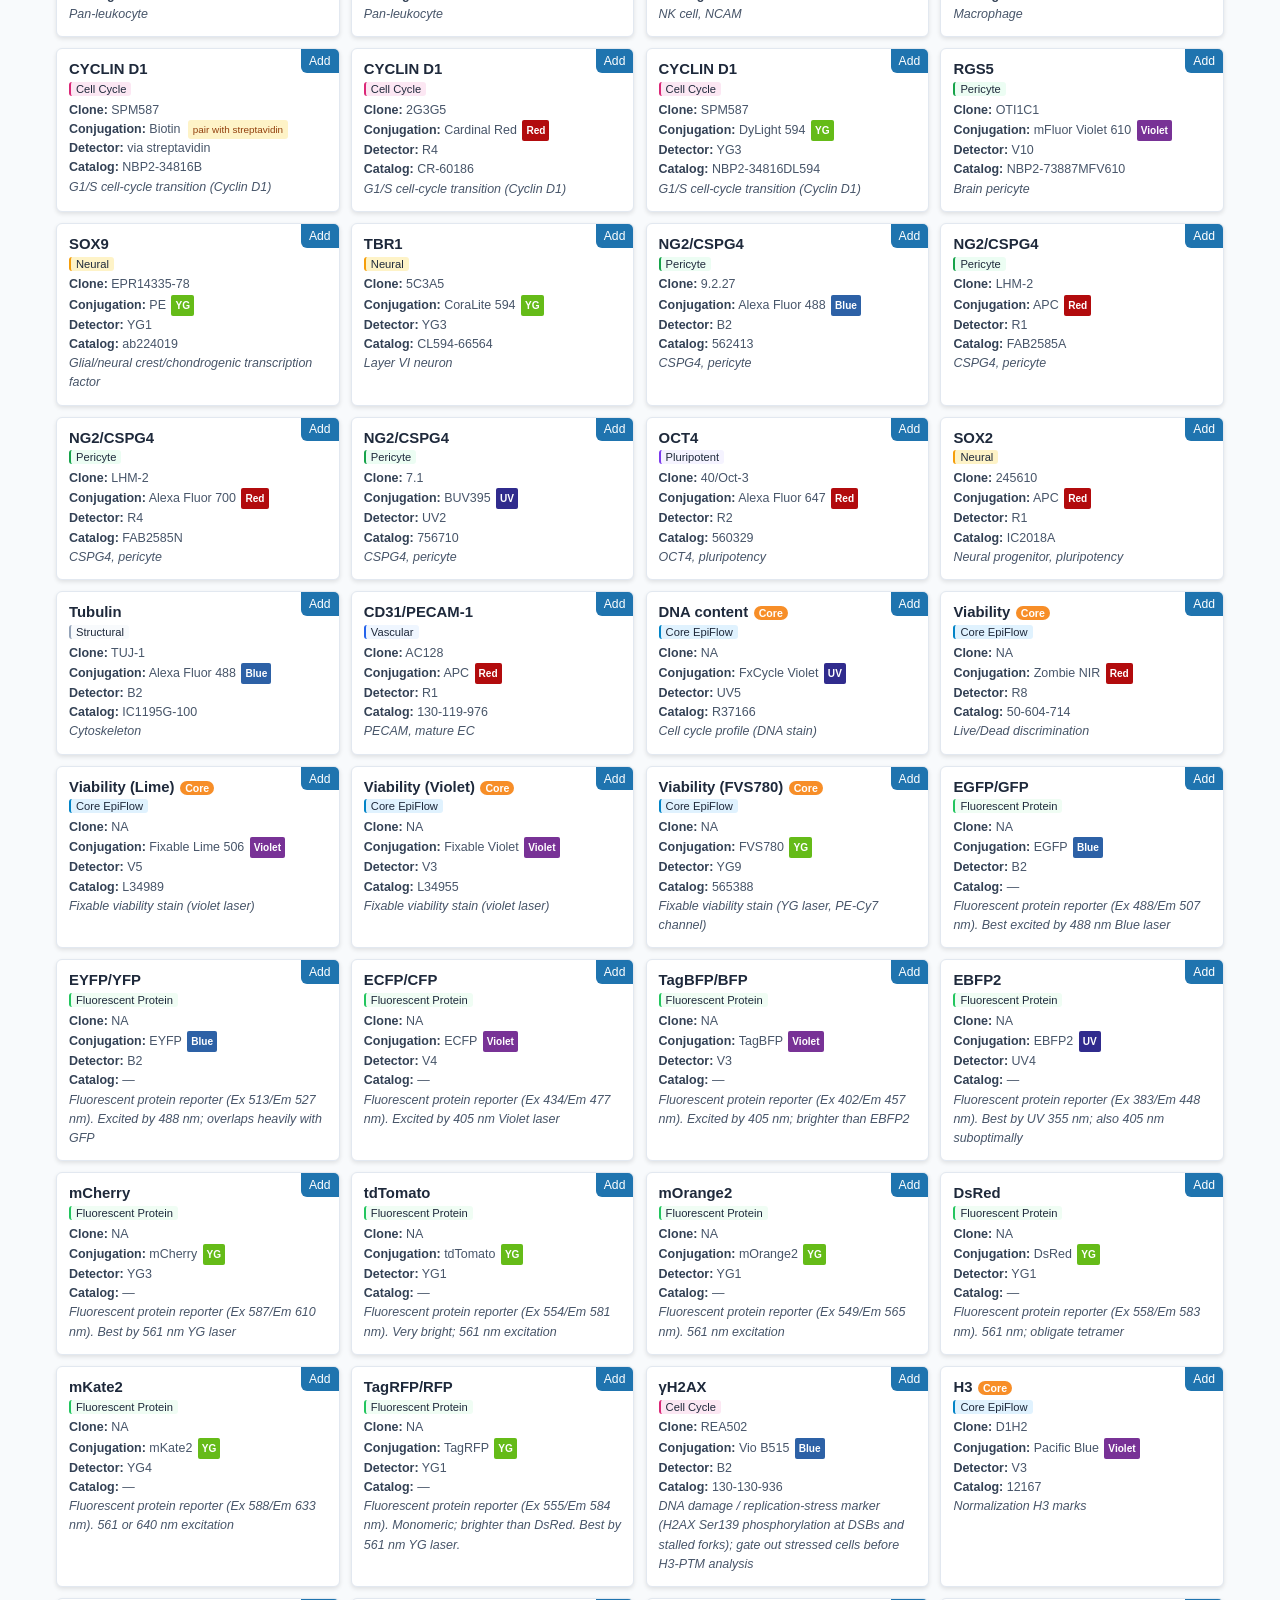
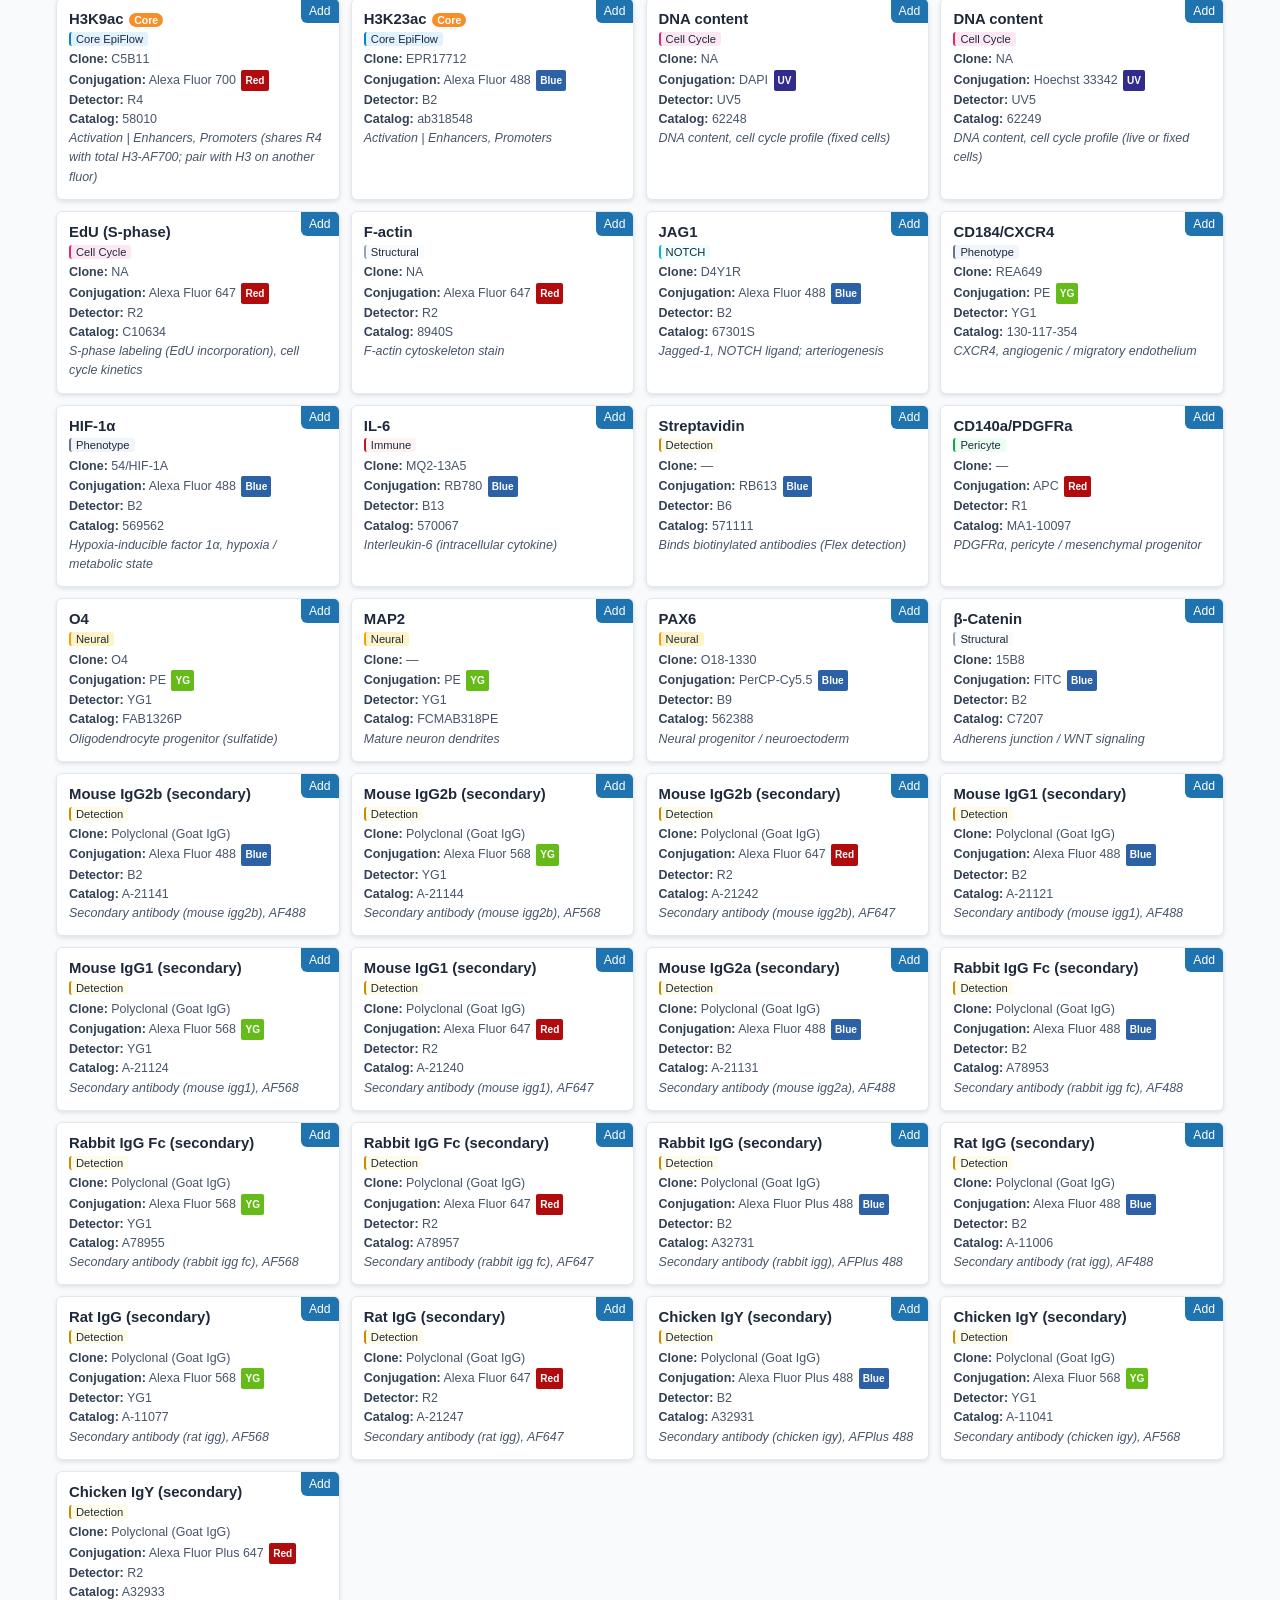
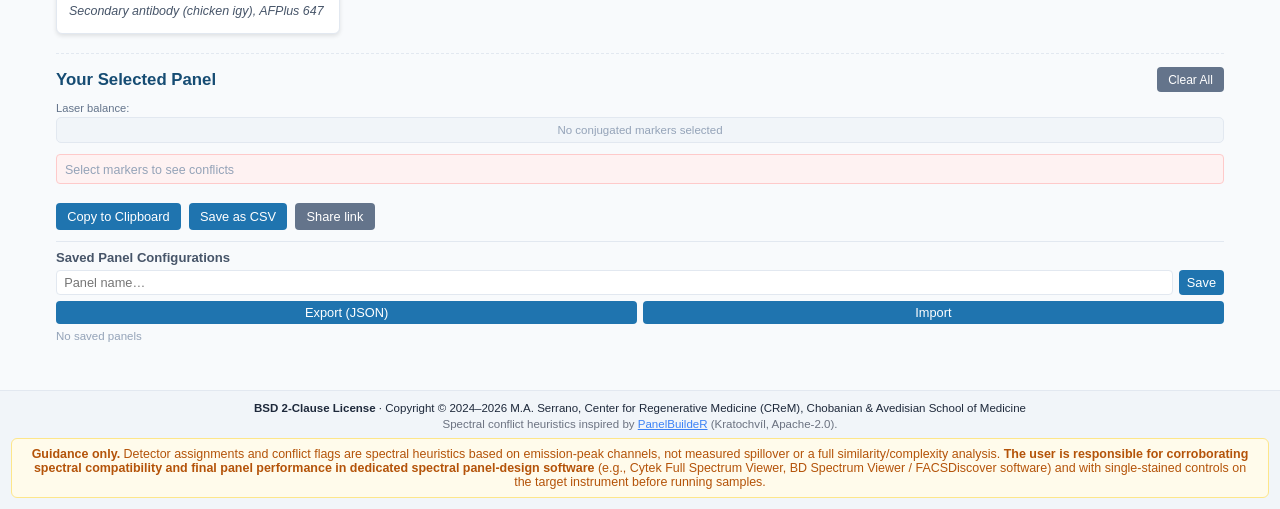
==== commit 591449c9: "Shareable panel links and preset mechanism The selected panel (instrument, marker ids, biotin pairs)" ====
--- a/index.html
+++ b/index.html
@@ -134,6 +134,7 @@
 .sa-select{font-size:.7rem;margin-left:.4rem;padding:1px 2px;border:1px solid var(--gray-light);border-radius:3px;background:#fff;color:#1e293b;max-width:12rem}
 .warn-box p.note{color:#92400e;margin:.15rem 0;font-size:.74rem}
 .sim-box{display:none;margin:.5rem 0;font-size:.74rem;color:#334155}.sim-box.show{display:block}.sim-box h4{font-size:.78rem;margin:.2rem 0 .35rem;color:#1e293b;font-weight:600}.sim-meta{color:#64748b;margin-bottom:.4rem;line-height:1.6}.sim-table{border-collapse:collapse;font-size:.66rem}.sim-table th,.sim-table td{padding:2px 5px;text-align:center;border:1px solid #e2e8f0;min-width:2.4rem}.sim-table th{background:#f8fafc;font-weight:600;color:#475569;white-space:nowrap}.sim-table th.row{text-align:left}.sim-table td.hi{background:#fde68a}.sim-table td.crit{background:#fca5a5;font-weight:700}.sim-table td.diag{background:#f1f5f9;color:#94a3b8}.sim-pairs{margin-top:.4rem;line-height:1.6}
+.preset-select{font-size:.78rem;padding:.3rem .4rem;border:1px solid var(--gray-light);border-radius:4px;background:#fff;color:#1e293b}
 .file-note{font-size:.7rem;color:#d97706;padding:.25rem .35rem;background:#fef3c7;border-radius:3px;margin-bottom:.35rem}
 
 .toast{position:fixed;bottom:1rem;left:50%;transform:translateX(-50%);background:#334155;color:#fff;padding:.45rem .9rem;border-radius:4px;box-shadow:0 2px 6px var(--shadow);opacity:0;pointer-events:none;transition:opacity .25s;font-size:.82rem;z-index:9999}.toast.show{opacity:1}
@@ -154,6 +155,7 @@
       <label>Search <input type="text" id="searchInput" placeholder="Marker, Cat#, conjugation…"/></label>
       <label>Instrument <select id="instrumentSelect"><option value="Cytek_Aurora_5L">Cytek Aurora 5L (5L spectral)</option><option value="BD_S8">BD FACSDiscover S8 (5L sorter)</option></select></label>
       <button class="btn btn-s" id="importSpecBtn" title="Import measured reference spectra (SpectroFlo / FACSDiscover CSV export) for the selected instrument">Import spectra</button>
+      <select id="presetSelect" class="preset-select" style="display:none" title="Lab panel presets"></select>
       <button class="core-btn" id="loadCoreBtn" title="Pre-select the 9-marker Core EpiFlow panel (same-detector alternates are offered as swaps)">Load Core Panel</button>
     </div>
     <div class="filter-row">
@@ -172,7 +174,7 @@
     <div class="core-note" id="coreNote"></div>
     <div class="sim-box" id="simBox"></div>
     <div class="sel-list" id="selList"></div>
-    <div class="btn-row"><button class="btn btn-p" id="copyBtn">Copy to Clipboard</button><button class="btn btn-p" id="csvBtn">Save as CSV</button></div>
+    <div class="btn-row"><button class="btn btn-p" id="copyBtn">Copy to Clipboard</button><button class="btn btn-p" id="csvBtn">Save as CSV</button><button class="btn btn-s" id="shareBtn" title="Copy a link that opens this exact panel (instrument, markers, streptavidin pairs)">Share link</button></div>
     <div class="saved-section"><h4>Saved Panel Configurations</h4>
       <div class="save-row"><input type="text" id="pnameInput" placeholder="Panel name…"/><button id="saveBtn">Save</button></div>
       <div class="save-row"><button class="btn btn-s" id="exportBtn" style="flex:1">Export (JSON)</button><button class="btn btn-s" id="importBtn" style="flex:1">Import</button></div>
@@ -5977,6 +5979,8 @@
 const CORE_PANEL_IDS=["AB206", "AB207", "AB029", "AB040", "AB028", "AB037", "AB031", "AB046", "AB093"];
 // Same-detector alternates that are NOT loaded with the core preset; offered explicitly as swaps.
 const CORE_ALTERNATES=[{id:"AB034",partner:"AB031",why:"shares YG1 (PE)"},{id:"AB039",partner:"AB040",why:"shares V3 (Pacific Blue)"}];
+/* Lab panel presets. Add standing panels here as {name, ids, pairs?, inst?}; the dropdown appears when more than one exists. */
+const PANEL_PRESETS=[{name:"Core EpiFlow (9 markers)",ids:CORE_PANEL_IDS}];
 
 /* ═══ Helpers ═══ */
 const NON_FLUOR=new Set(["Purified","Biotin","HRP",""]);
@@ -6025,13 +6029,14 @@
 
 /* ═══ Init ═══ */
 document.addEventListener("DOMContentLoaded",()=>{
-  buildModBtns();renderGrid();renderPanel();loadSaved();
+  buildModBtns();buildPresets();const fromLink=loadFromHash();renderGrid();renderPanel();loadSaved();if(fromLink)toast("Panel loaded from link ("+selectedIds.size+" markers)");
   document.getElementById("searchInput").addEventListener("input",e=>{searchQ=e.target.value.toLowerCase();renderGrid()});
   document.getElementById("hideUnconj").addEventListener("change",renderGrid);
   document.getElementById("hideIsotype").addEventListener("change",renderGrid);
   document.getElementById("instrumentSelect").addEventListener("change",e=>{activeInstrument=e.target.value;renderGrid();renderPanel()});
   document.getElementById("loadCoreBtn").addEventListener("click",()=>{CORE_PANEL_IDS.forEach(id=>selectedIds.add(id));renderGrid();renderPanel();toast("Core EpiFlow panel loaded (9 markers); same-detector alternates listed in the panel")});
   document.getElementById("importSpecBtn").addEventListener("click",importSpectra);
+  document.getElementById("shareBtn").addEventListener("click",shareLink);
   document.getElementById("clearBtn").addEventListener("click",()=>{selectedIds.clear();biotinPairs={};renderGrid();renderPanel()});
   document.getElementById("copyBtn").addEventListener("click",copyPanel);
   document.getElementById("csvBtn").addEventListener("click",saveCSV);
@@ -6189,6 +6194,30 @@
     }catch(err){toast("Import failed: "+err.message)}
   };r.readAsText(f)};input.click();
 }
+/* ═══ Shareable links: the panel lives in the URL hash so a link reproduces it exactly ═══ */
+let hashLock=false;
+function panelToHash(){
+  const ids=[...selectedIds];if(!ids.length)return "";
+  const pairs=Object.entries(biotinPairs).filter(([k])=>selectedIds.has(k)).map(([k,v])=>k+":"+v);
+  return "#inst="+encodeURIComponent(activeInstrument)+"&ids="+ids.join(",")+(pairs.length?"&pairs="+pairs.join(","):"");
+}
+function syncHash(){if(hashLock)return;const hsh=panelToHash();if(location.hash!==hsh){hashLock=true;try{history.replaceState(null,"",hsh||location.pathname+location.search)}catch{}hashLock=false}}
+function loadFromHash(){
+  const q=new URLSearchParams(location.hash.replace(/^#/,""));const ids=(q.get("ids")||"").split(",").filter(Boolean);
+  if(!ids.length)return false;
+  const known=new Set(antibodies.map(a=>a.id));selectedIds=new Set(ids.filter(i=>known.has(i)));
+  biotinPairs={};(q.get("pairs")||"").split(",").filter(Boolean).forEach(p=>{const [a,b]=p.split(":");if(known.has(a)&&known.has(b))biotinPairs[a]=b});
+  const inst=q.get("inst");if(inst&&Instruments[inst]){activeInstrument=inst;document.getElementById("instrumentSelect").value=inst}
+  return true;
+}
+function shareLink(){const hsh=panelToHash();if(!hsh){toast("No markers selected");return}const url=location.href.replace(/#.*$/,"")+hsh;navigator.clipboard.writeText(url).then(()=>toast("Link copied")).catch(()=>{prompt("Copy this link:",url)})}
+function buildPresets(){
+  const sel=document.getElementById("presetSelect");if(!sel)return;sel.innerHTML="";
+  if(PANEL_PRESETS.length<2){sel.style.display="none";return}
+  const o0=document.createElement("option");o0.value="";o0.textContent="Lab presets…";sel.appendChild(o0);
+  PANEL_PRESETS.forEach((p,i)=>{const o=document.createElement("option");o.value=i;o.textContent=p.name;sel.appendChild(o)});
+  sel.style.display="";sel.onchange=()=>{const p=PANEL_PRESETS[sel.value];if(!p)return;selectedIds=new Set(p.ids);biotinPairs=Object.assign({},p.pairs||{});if(p.inst&&Instruments[p.inst]){activeInstrument=p.inst;document.getElementById("instrumentSelect").value=p.inst}renderGrid();renderPanel();toast(p.name+" loaded");sel.value=""};
+}
 function renderPanel(){
   const list=document.getElementById("selList");list.innerHTML="";
   const sel=antibodies.filter(a=>selectedIds.has(a.id));
@@ -6208,7 +6237,7 @@
     rm.onclick=()=>{selectedIds.delete(ab.id);delete biotinPairs[ab.id];renderGrid();renderPanel()};
     item.appendChild(rm);list.appendChild(item);
   });
-  renderLaserBar(sel);checkConflicts(sel);renderCoreNote();renderSimilarity(sel);
+  renderLaserBar(sel);checkConflicts(sel);renderCoreNote();renderSimilarity(sel);syncHash();
 }
 function renderCoreNote(){
   const el=document.getElementById("coreNote");if(!el)return;
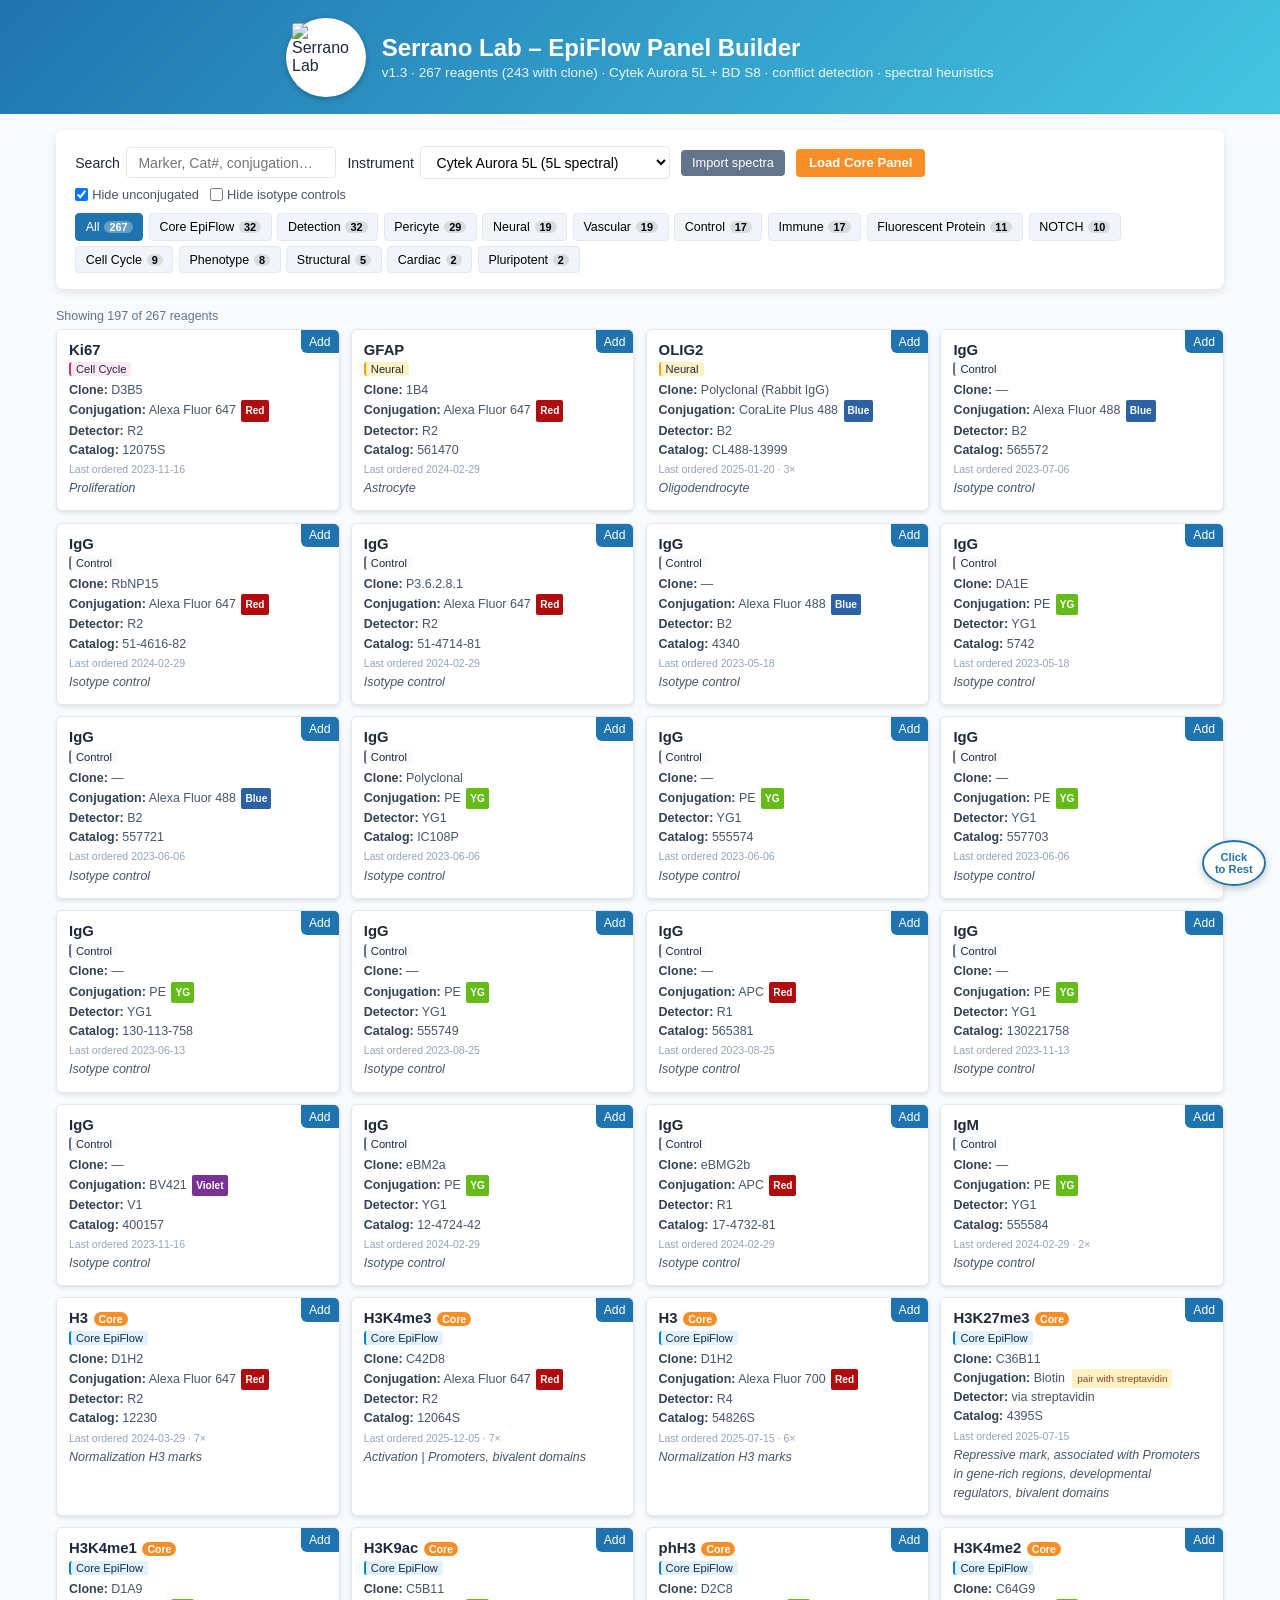
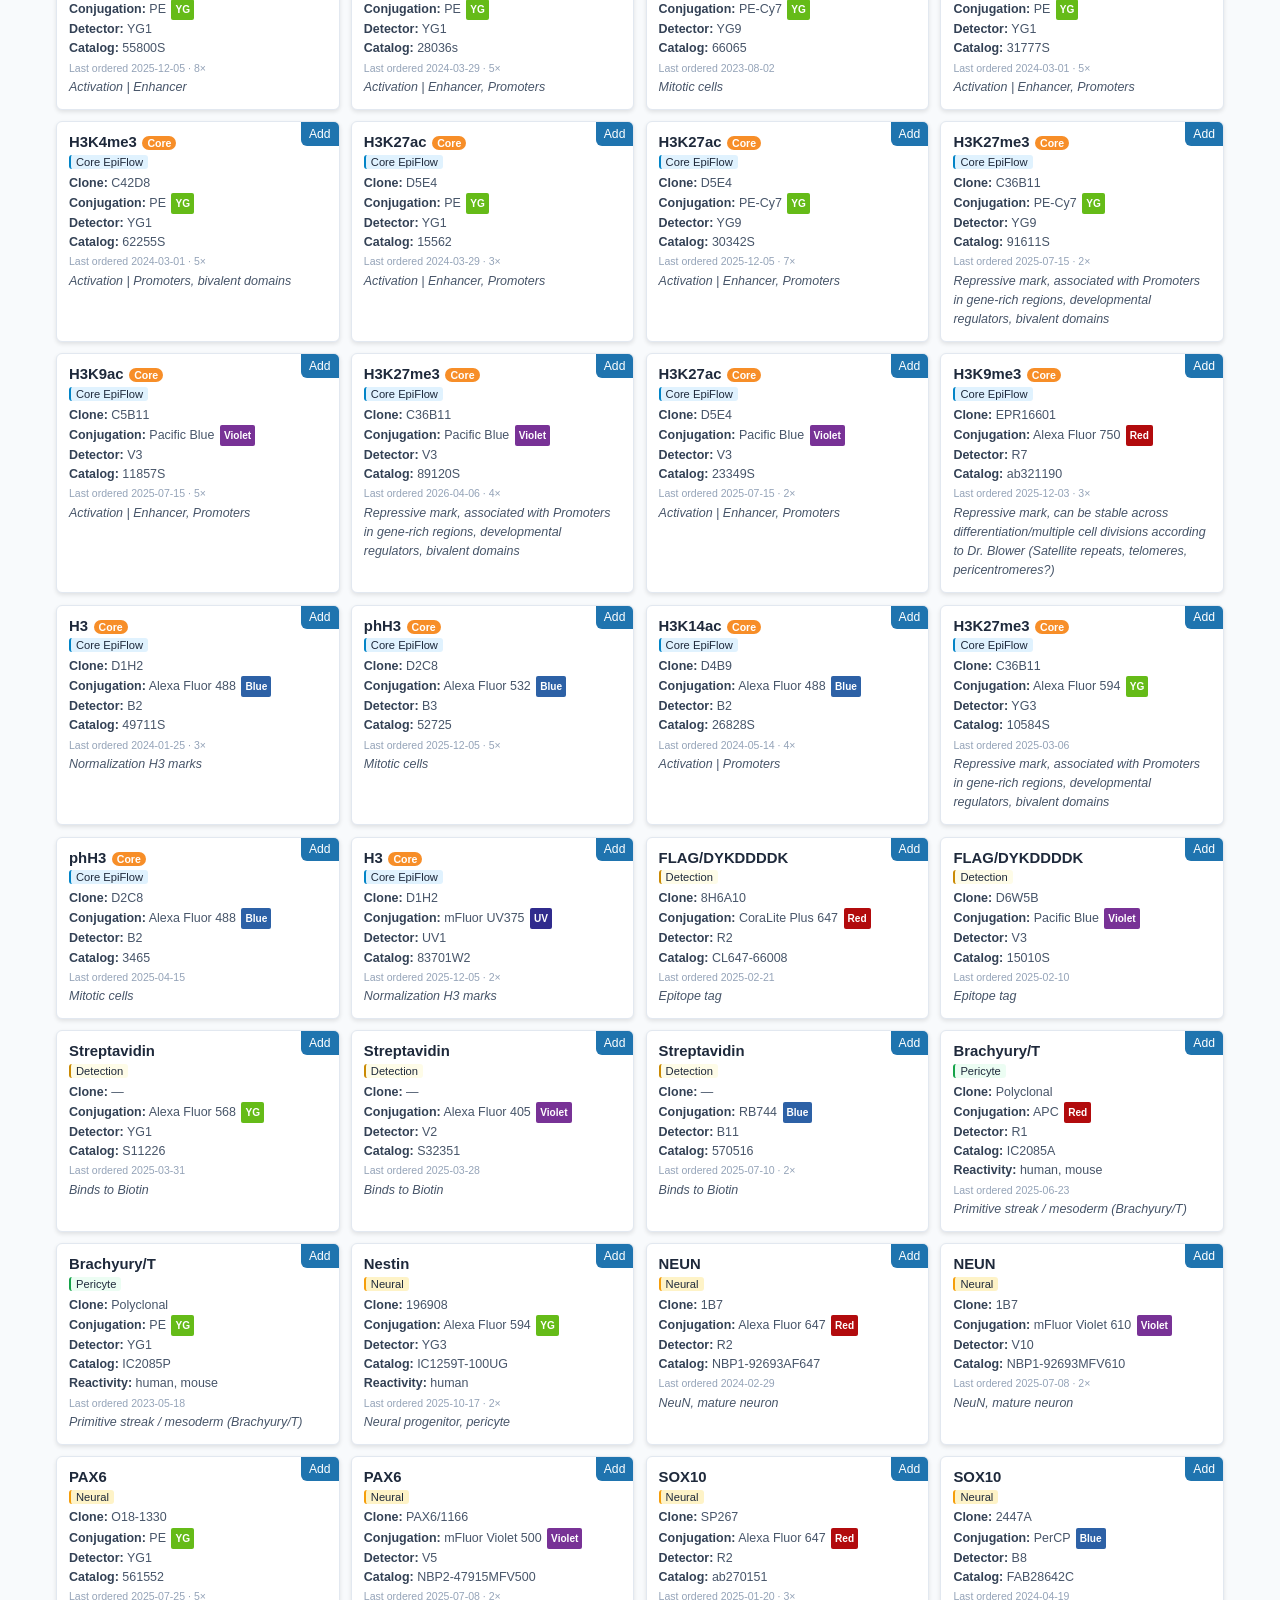
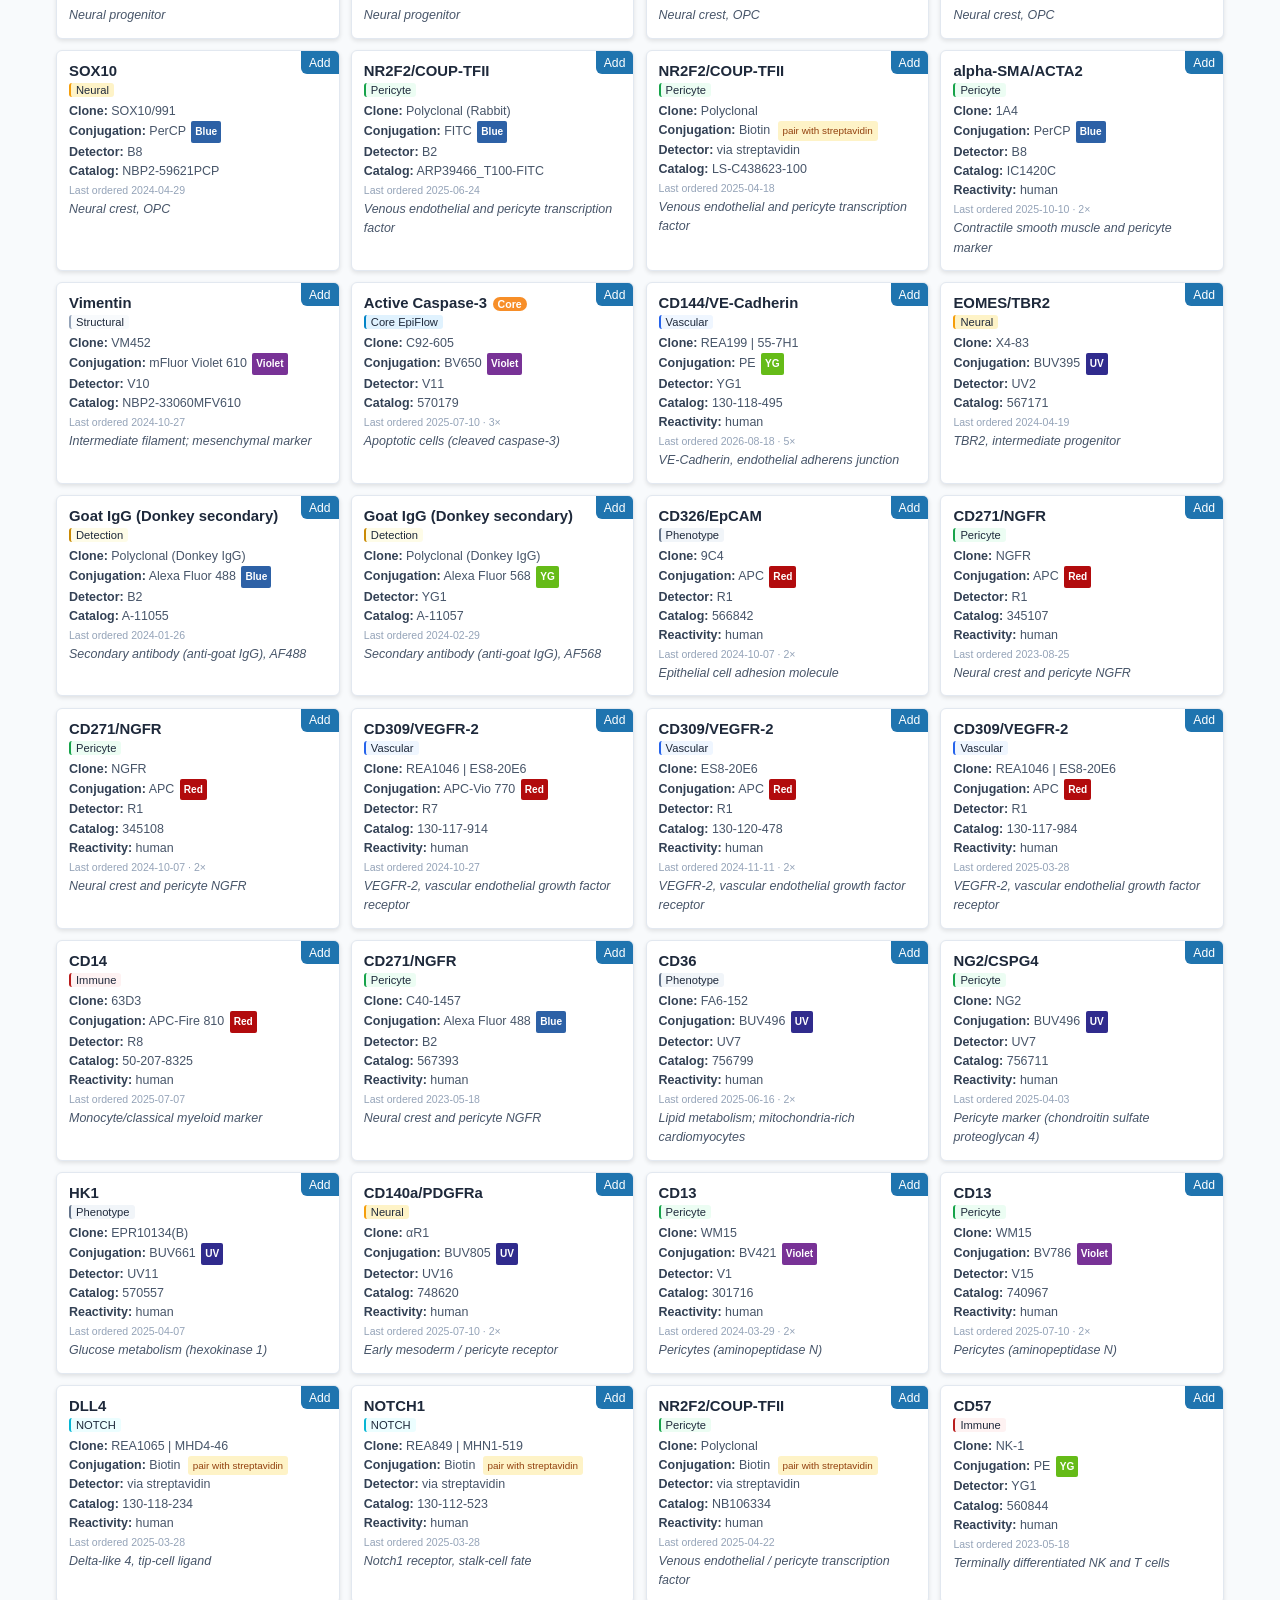
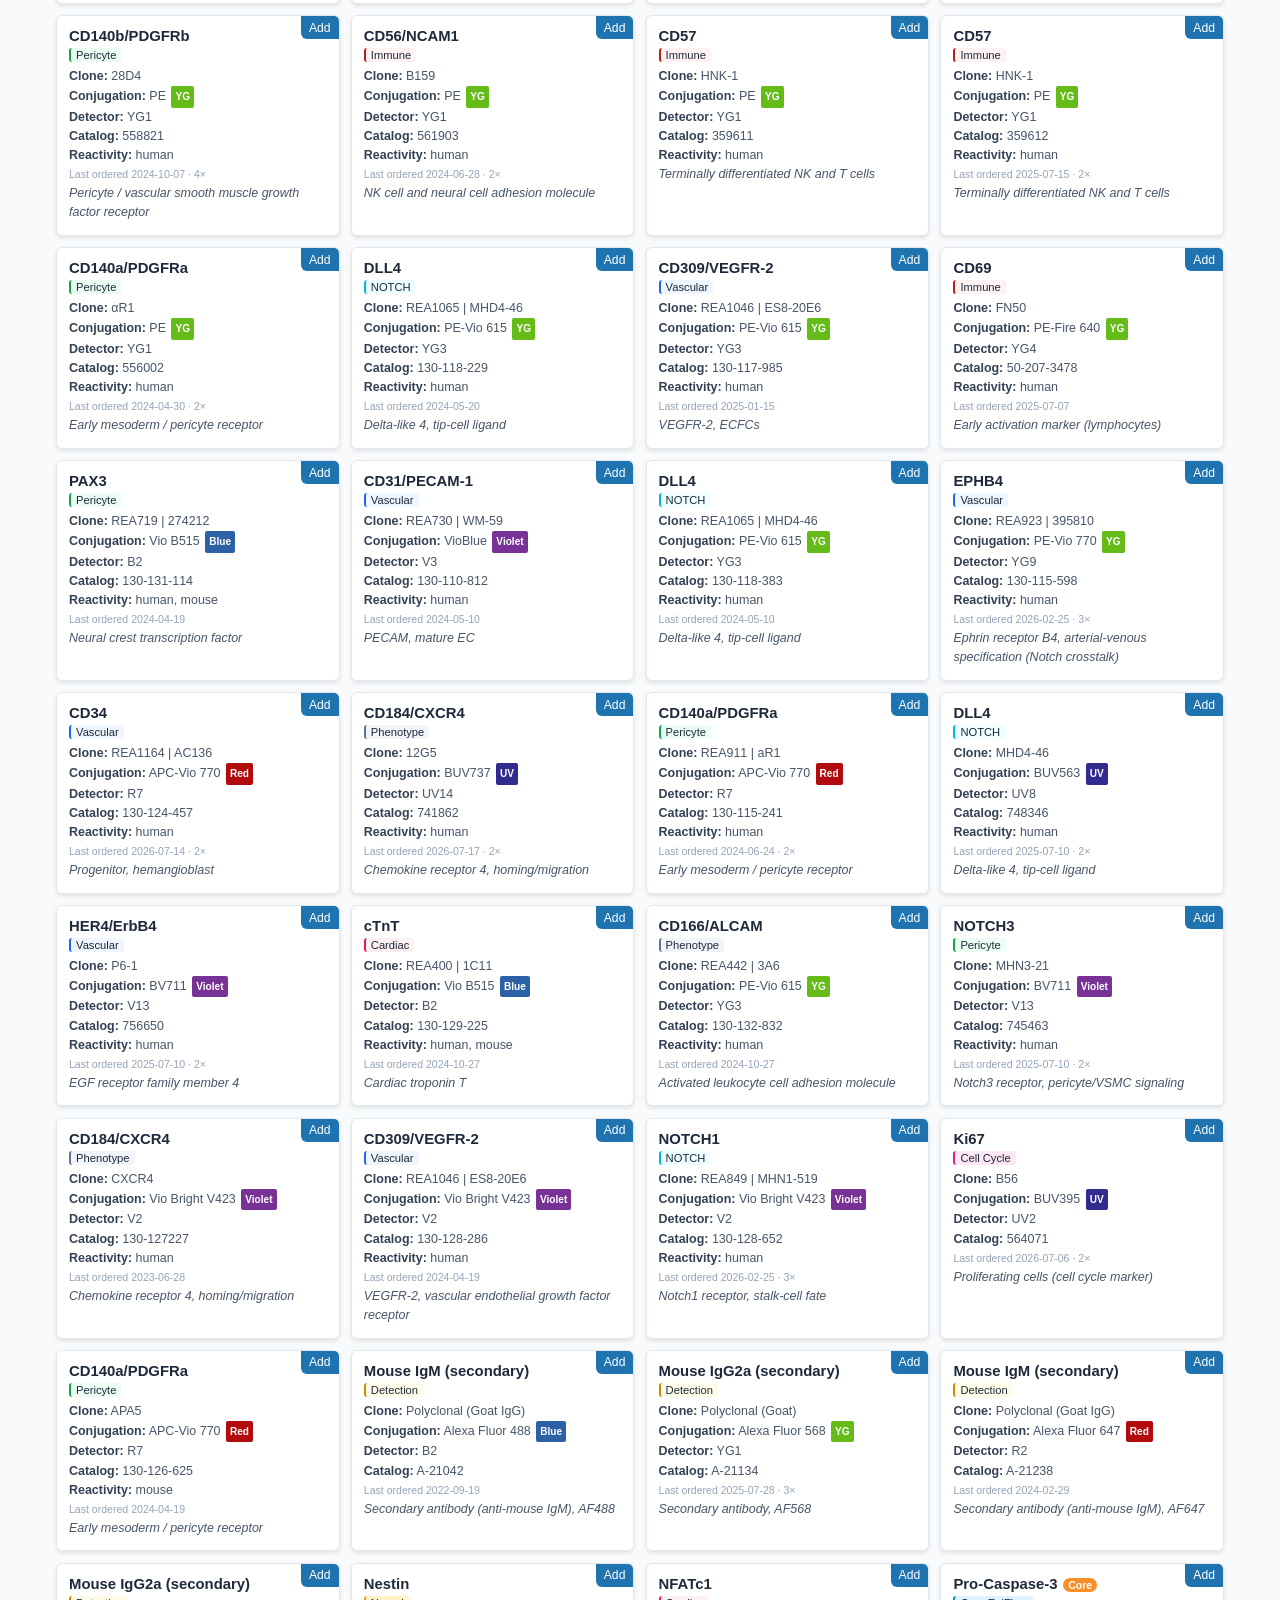
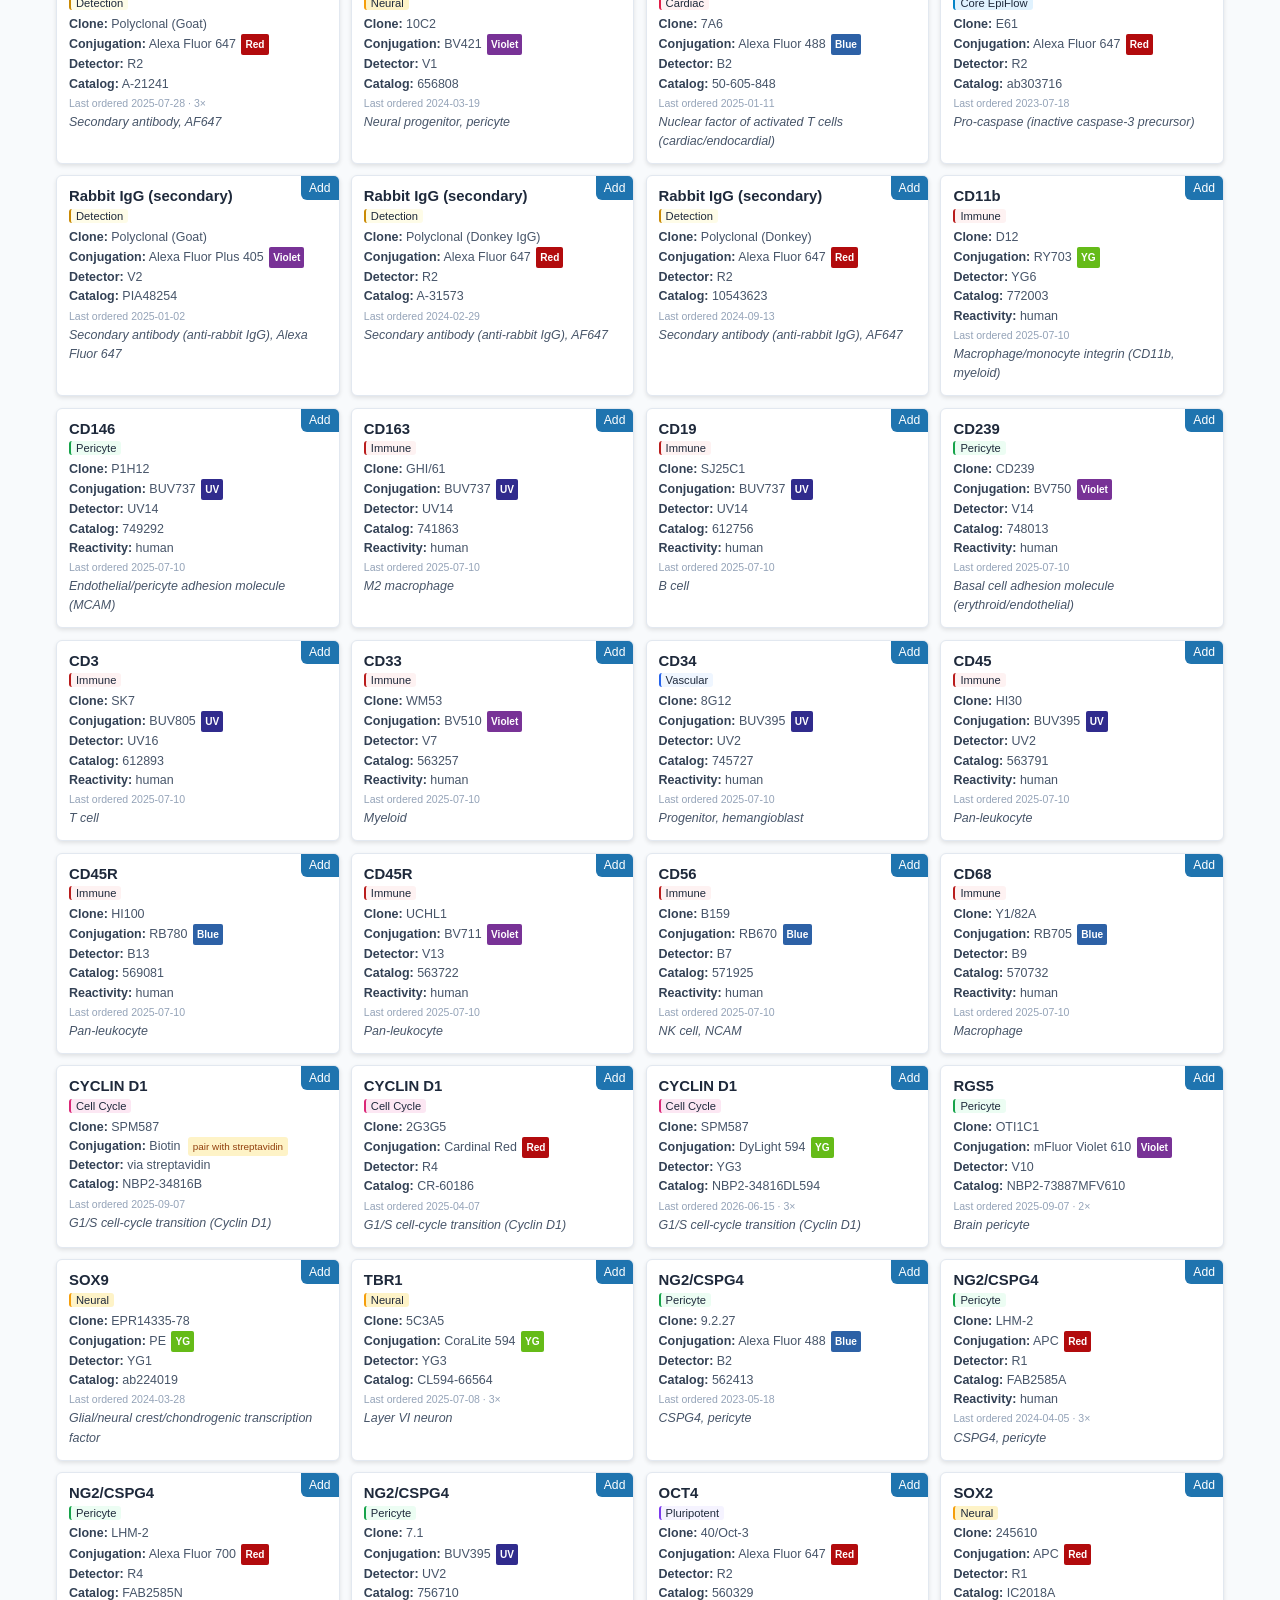
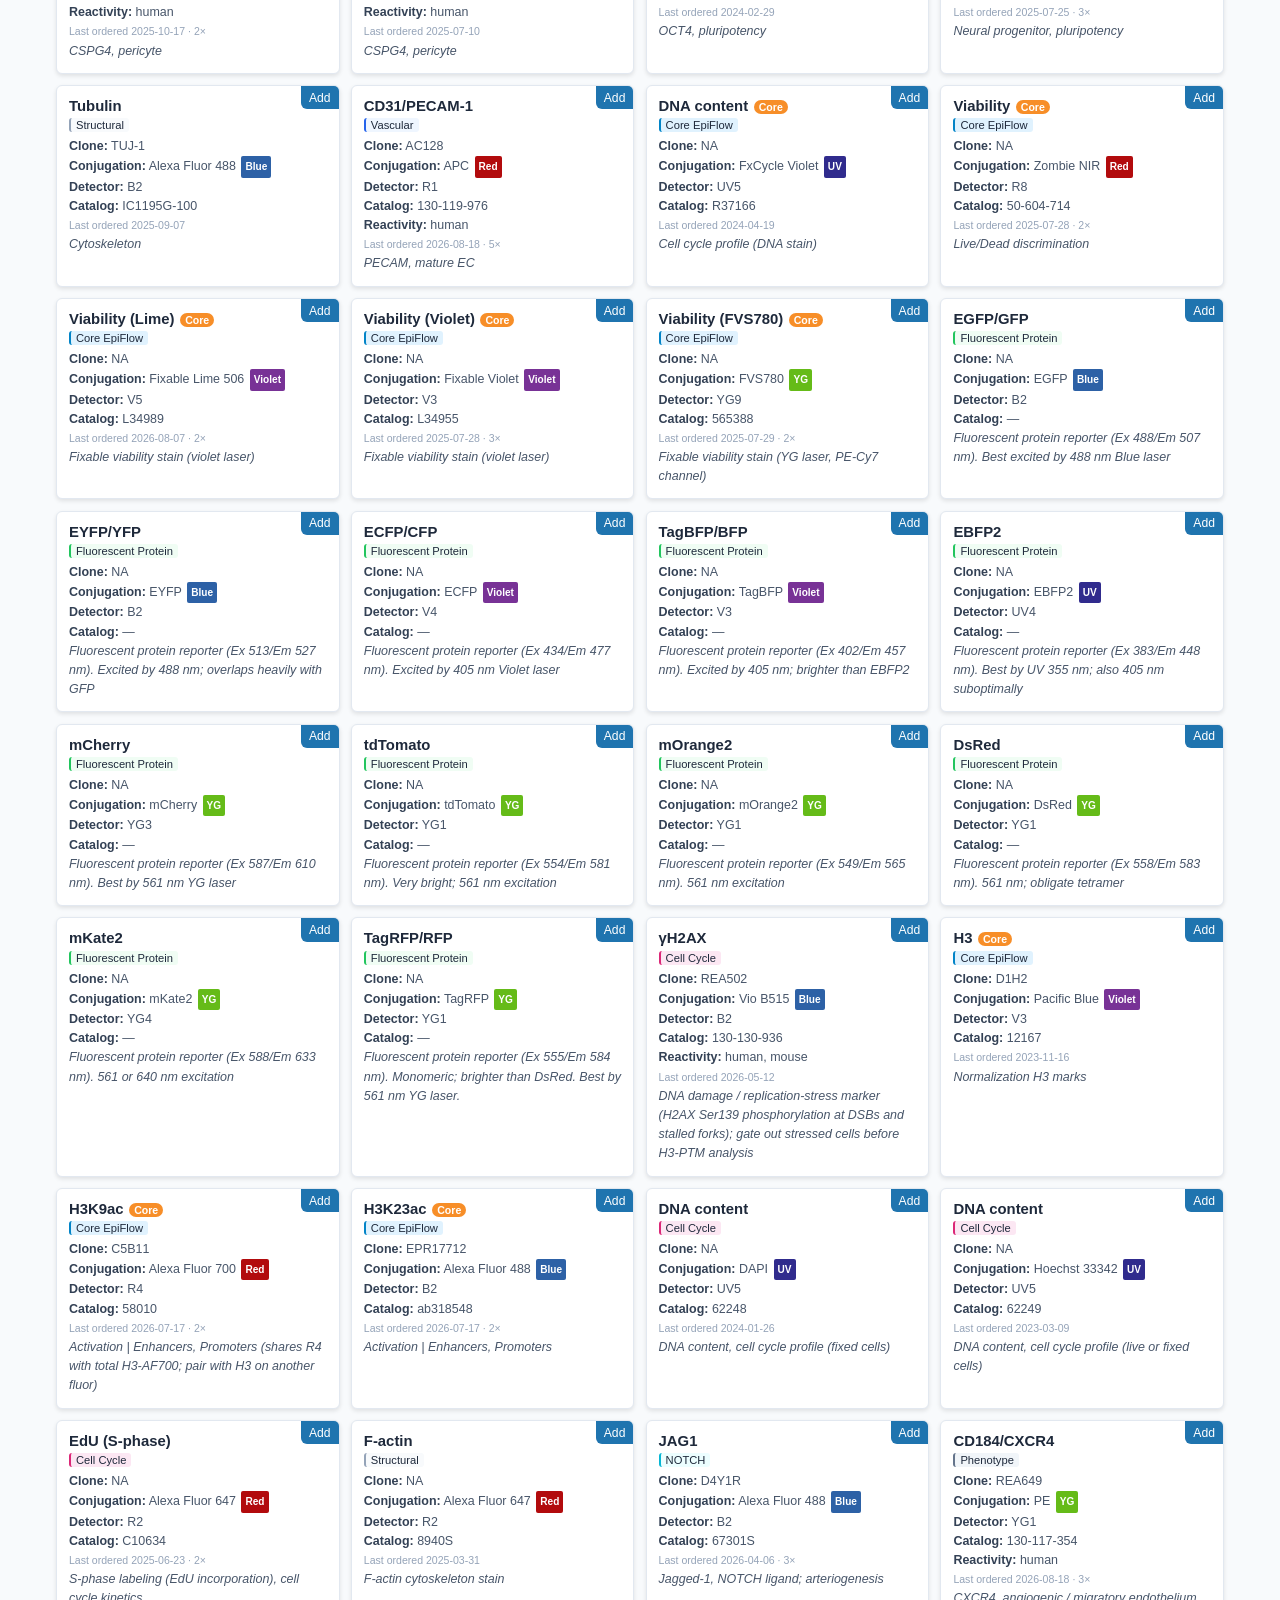
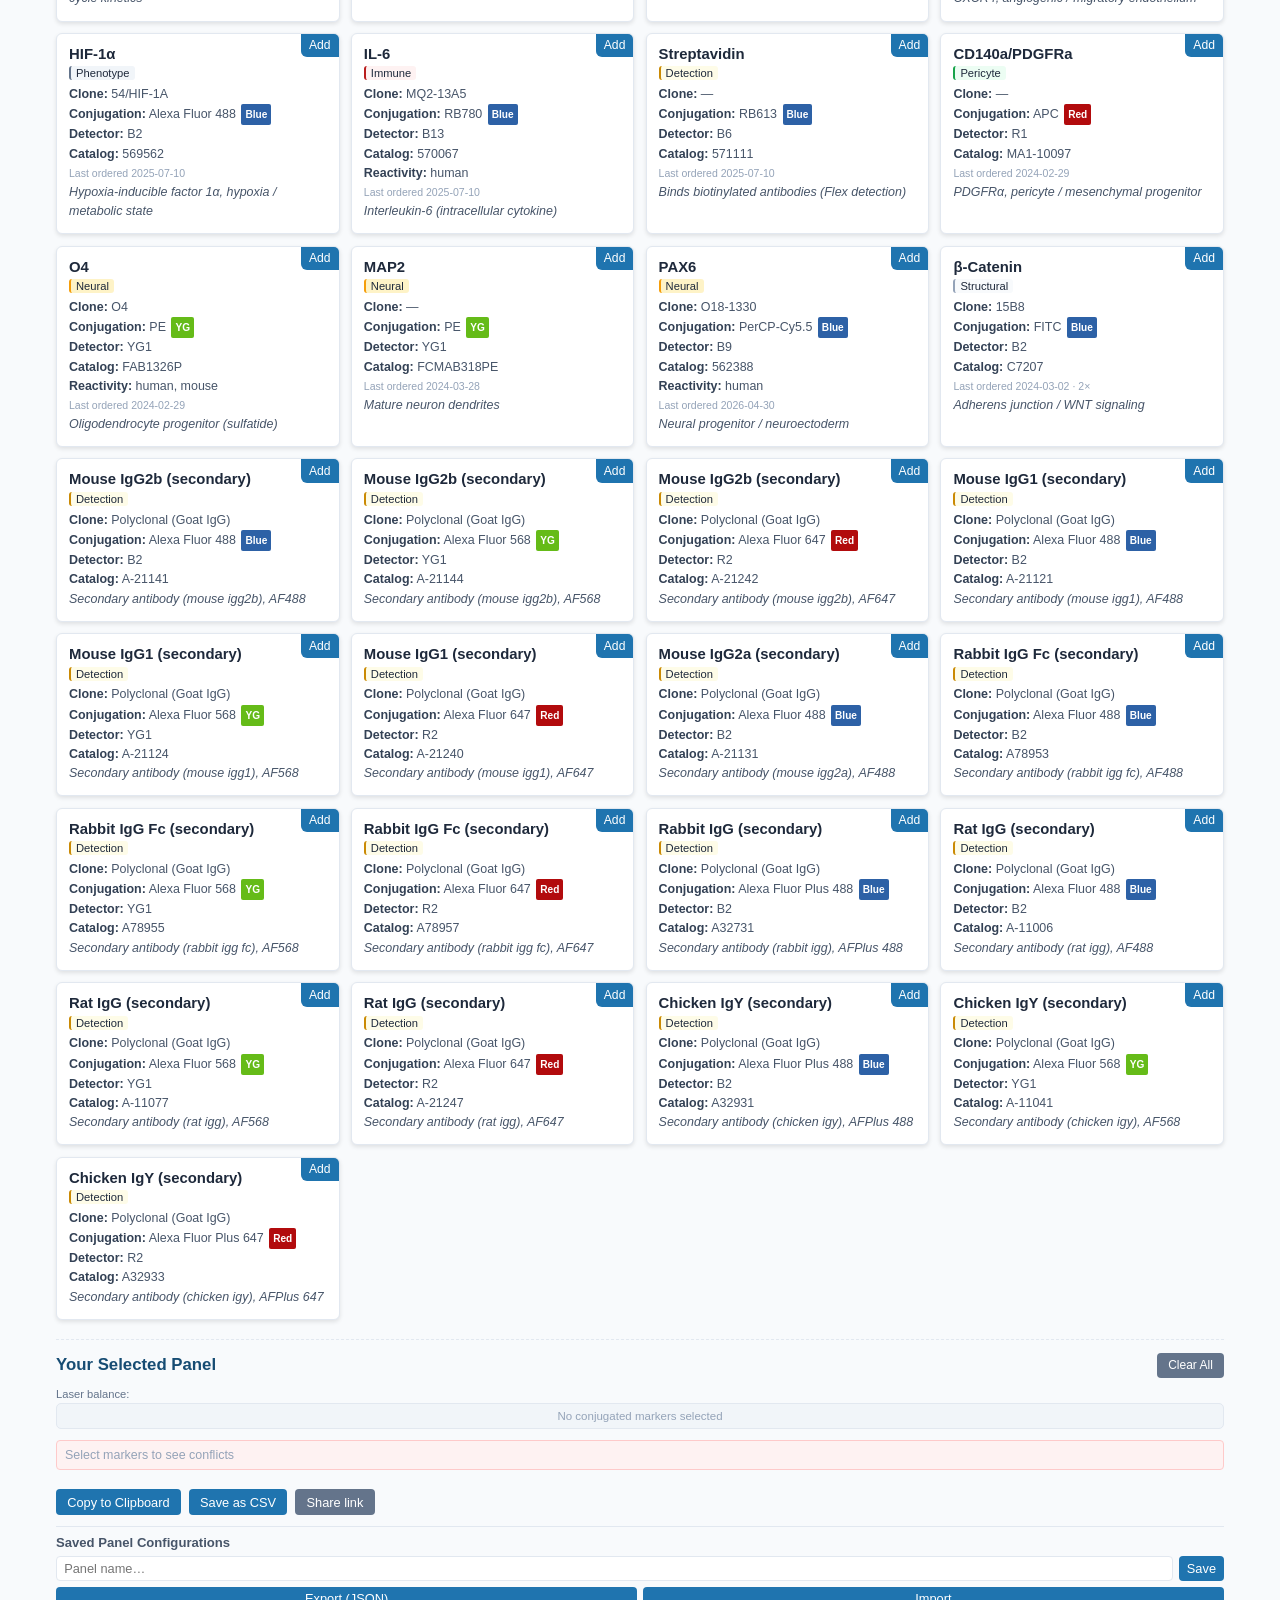
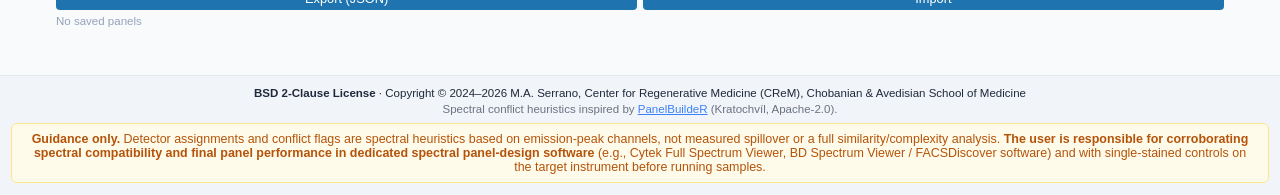
==== commit 5f176c4b: "Reagent metadata: reactivity, dilution, EpiFlow validation, order history Adds species, dilution, ep" ====
--- a/index.html
+++ b/index.html
@@ -135,6 +135,7 @@
 .warn-box p.note{color:#92400e;margin:.15rem 0;font-size:.74rem}
 .sim-box{display:none;margin:.5rem 0;font-size:.74rem;color:#334155}.sim-box.show{display:block}.sim-box h4{font-size:.78rem;margin:.2rem 0 .35rem;color:#1e293b;font-weight:600}.sim-meta{color:#64748b;margin-bottom:.4rem;line-height:1.6}.sim-table{border-collapse:collapse;font-size:.66rem}.sim-table th,.sim-table td{padding:2px 5px;text-align:center;border:1px solid #e2e8f0;min-width:2.4rem}.sim-table th{background:#f8fafc;font-weight:600;color:#475569;white-space:nowrap}.sim-table th.row{text-align:left}.sim-table td.hi{background:#fde68a}.sim-table td.crit{background:#fca5a5;font-weight:700}.sim-table td.diag{background:#f1f5f9;color:#94a3b8}.sim-pairs{margin-top:.4rem;line-height:1.6}
 .preset-select{font-size:.78rem;padding:.3rem .4rem;border:1px solid var(--gray-light);border-radius:4px;background:#fff;color:#1e293b}
+.ab-meta{font-size:.66rem;color:#94a3b8}.ab-valid{display:inline-block;font-size:.62rem;color:#065f46;background:#d1fae5;border-radius:3px;padding:0 .3rem;margin:.1rem 0}
 .file-note{font-size:.7rem;color:#d97706;padding:.25rem .35rem;background:#fef3c7;border-radius:3px;margin-bottom:.35rem}
 
 .toast{position:fixed;bottom:1rem;left:50%;transform:translateX(-50%);background:#334155;color:#fff;padding:.45rem .9rem;border-radius:4px;box-shadow:0 2px 6px var(--shadow);opacity:0;pointer-events:none;transition:opacity .25s;font-size:.82rem;z-index:9999}.toast.show{opacity:1}
@@ -206,7 +207,12 @@
     "vendor": "Santa Cruz",
     "alternatives": "",
     "zebrafish": "",
-    "link": ""
+    "link": "",
+    "lastOrdered": "2023-06-07",
+    "timesOrdered": 2,
+    "species": "",
+    "dilution": "",
+    "epiflowValidated": ""
   },
   {
     "id": "AB002",
@@ -222,7 +228,12 @@
     "vendor": "Cell Signaling",
     "alternatives": "",
     "zebrafish": "",
-    "link": ""
+    "link": "",
+    "lastOrdered": "2023-11-16",
+    "timesOrdered": 1,
+    "species": "",
+    "dilution": "",
+    "epiflowValidated": ""
   },
   {
     "id": "AB003",
@@ -238,7 +249,12 @@
     "vendor": "GeneTex",
     "alternatives": "",
     "zebrafish": "",
-    "link": ""
+    "link": "",
+    "lastOrdered": "2022-10-19",
+    "timesOrdered": 1,
+    "species": "",
+    "dilution": "",
+    "epiflowValidated": ""
   },
   {
     "id": "AB004",
@@ -254,7 +270,12 @@
     "vendor": "BD Biosciences",
     "alternatives": "",
     "zebrafish": "",
-    "link": ""
+    "link": "",
+    "lastOrdered": "2024-02-29",
+    "timesOrdered": 1,
+    "species": "",
+    "dilution": "",
+    "epiflowValidated": ""
   },
   {
     "id": "AB005",
@@ -270,7 +291,12 @@
     "vendor": "Proteintech",
     "alternatives": "",
     "zebrafish": "",
-    "link": ""
+    "link": "",
+    "lastOrdered": "2025-01-20",
+    "timesOrdered": 3,
+    "species": "",
+    "dilution": "",
+    "epiflowValidated": ""
   },
   {
     "id": "AB006",
@@ -286,7 +312,12 @@
     "vendor": "Thermo",
     "alternatives": "",
     "zebrafish": "",
-    "link": "https://www.thermofisher.com/antibody/product/OLIG2-Antibody-clone-1G11-Monoclonal/MA5-15810"
+    "link": "https://www.thermofisher.com/antibody/product/OLIG2-Antibody-clone-1G11-Monoclonal/MA5-15810",
+    "lastOrdered": "2024-12-30",
+    "timesOrdered": 2,
+    "species": "",
+    "dilution": "",
+    "epiflowValidated": ""
   },
   {
     "id": "AB007",
@@ -302,7 +333,12 @@
     "vendor": "Thermo Fisher",
     "alternatives": "",
     "zebrafish": "",
-    "link": "https://www.thermofisher.com/antibody/product/OLIG2-Antibody-Polyclonal/CL48813999100UL"
+    "link": "https://www.thermofisher.com/antibody/product/OLIG2-Antibody-Polyclonal/CL48813999100UL",
+    "lastOrdered": "2025-01-20",
+    "timesOrdered": 3,
+    "species": "",
+    "dilution": "",
+    "epiflowValidated": ""
   },
   {
     "id": "AB008",
@@ -318,7 +354,12 @@
     "vendor": "BD Biosciences",
     "alternatives": "",
     "zebrafish": "",
-    "link": ""
+    "link": "",
+    "lastOrdered": "2023-07-06",
+    "timesOrdered": 1,
+    "species": "",
+    "dilution": "",
+    "epiflowValidated": ""
   },
   {
     "id": "AB009",
@@ -334,7 +375,12 @@
     "vendor": "Thermo Fisher",
     "alternatives": "",
     "zebrafish": "",
-    "link": ""
+    "link": "",
+    "lastOrdered": "2024-02-29",
+    "timesOrdered": 1,
+    "species": "",
+    "dilution": "",
+    "epiflowValidated": ""
   },
   {
     "id": "AB010",
@@ -350,7 +396,12 @@
     "vendor": "Thermo Fisher",
     "alternatives": "",
     "zebrafish": "",
-    "link": ""
+    "link": "",
+    "lastOrdered": "2024-02-29",
+    "timesOrdered": 1,
+    "species": "",
+    "dilution": "",
+    "epiflowValidated": ""
   },
   {
     "id": "AB011",
@@ -366,7 +417,12 @@
     "vendor": "Cell Signaling",
     "alternatives": "",
     "zebrafish": "",
-    "link": ""
+    "link": "",
+    "lastOrdered": "2023-05-18",
+    "timesOrdered": 1,
+    "species": "",
+    "dilution": "",
+    "epiflowValidated": ""
   },
   {
     "id": "AB012",
@@ -382,7 +438,12 @@
     "vendor": "Cell Signaling",
     "alternatives": "",
     "zebrafish": "",
-    "link": ""
+    "link": "",
+    "lastOrdered": "2023-05-18",
+    "timesOrdered": 1,
+    "species": "",
+    "dilution": "",
+    "epiflowValidated": ""
   },
   {
     "id": "AB013",
@@ -398,7 +459,12 @@
     "vendor": "BD Biosciences",
     "alternatives": "",
     "zebrafish": "",
-    "link": ""
+    "link": "",
+    "lastOrdered": "2023-06-06",
+    "timesOrdered": 1,
+    "species": "",
+    "dilution": "",
+    "epiflowValidated": ""
   },
   {
     "id": "AB014",
@@ -414,7 +480,12 @@
     "vendor": "R&D Systems",
     "alternatives": "",
     "zebrafish": "",
-    "link": ""
+    "link": "",
+    "lastOrdered": "2023-06-06",
+    "timesOrdered": 1,
+    "species": "",
+    "dilution": "",
+    "epiflowValidated": ""
   },
   {
     "id": "AB015",
@@ -430,7 +501,12 @@
     "vendor": "BD Biosciences",
     "alternatives": "",
     "zebrafish": "",
-    "link": ""
+    "link": "",
+    "lastOrdered": "2023-06-06",
+    "timesOrdered": 1,
+    "species": "",
+    "dilution": "",
+    "epiflowValidated": ""
   },
   {
     "id": "AB016",
@@ -446,7 +522,12 @@
     "vendor": "BD Biosciences",
     "alternatives": "",
     "zebrafish": "",
-    "link": ""
+    "link": "",
+    "lastOrdered": "2023-06-06",
+    "timesOrdered": 1,
+    "species": "",
+    "dilution": "",
+    "epiflowValidated": ""
   },
   {
     "id": "AB017",
@@ -462,7 +543,12 @@
     "vendor": "Miltenyi Biotec",
     "alternatives": "",
     "zebrafish": "",
-    "link": ""
+    "link": "",
+    "lastOrdered": "2023-06-13",
+    "timesOrdered": 1,
+    "species": "",
+    "dilution": "",
+    "epiflowValidated": ""
   },
   {
     "id": "AB018",
@@ -478,7 +564,12 @@
     "vendor": "BD Biosciences",
     "alternatives": "",
     "zebrafish": "",
-    "link": ""
+    "link": "",
+    "lastOrdered": "2023-08-25",
+    "timesOrdered": 1,
+    "species": "",
+    "dilution": "",
+    "epiflowValidated": ""
   },
   {
     "id": "AB019",
@@ -494,7 +585,12 @@
     "vendor": "BD Biosciences",
     "alternatives": "",
     "zebrafish": "",
-    "link": ""
+    "link": "",
+    "lastOrdered": "2023-08-25",
+    "timesOrdered": 1,
+    "species": "",
+    "dilution": "",
+    "epiflowValidated": ""
   },
   {
     "id": "AB020",
@@ -510,7 +606,12 @@
     "vendor": "Miltenyi Biotec",
     "alternatives": "",
     "zebrafish": "",
-    "link": ""
+    "link": "",
+    "lastOrdered": "2023-11-13",
+    "timesOrdered": 1,
+    "species": "",
+    "dilution": "",
+    "epiflowValidated": ""
   },
   {
     "id": "AB021",
@@ -526,7 +627,12 @@
     "vendor": "BioLegend",
     "alternatives": "",
     "zebrafish": "",
-    "link": ""
+    "link": "",
+    "lastOrdered": "2023-11-16",
+    "timesOrdered": 1,
+    "species": "",
+    "dilution": "",
+    "epiflowValidated": ""
   },
   {
     "id": "AB022",
@@ -542,7 +648,12 @@
     "vendor": "Thermo Fisher",
     "alternatives": "",
     "zebrafish": "",
-    "link": ""
+    "link": "",
+    "lastOrdered": "2024-02-29",
+    "timesOrdered": 1,
+    "species": "",
+    "dilution": "",
+    "epiflowValidated": ""
   },
   {
     "id": "AB023",
@@ -558,7 +669,12 @@
     "vendor": "Thermo Fisher",
     "alternatives": "",
     "zebrafish": "",
-    "link": ""
+    "link": "",
+    "lastOrdered": "2024-02-29",
+    "timesOrdered": 1,
+    "species": "",
+    "dilution": "",
+    "epiflowValidated": ""
   },
   {
     "id": "AB024",
@@ -574,7 +690,12 @@
     "vendor": "Miltenyi Biotec",
     "alternatives": "",
     "zebrafish": "",
-    "link": ""
+    "link": "",
+    "lastOrdered": "2023-06-13",
+    "timesOrdered": 1,
+    "species": "",
+    "dilution": "",
+    "epiflowValidated": ""
   },
   {
     "id": "AB025",
@@ -590,7 +711,12 @@
     "vendor": "Thermo Fisher",
     "alternatives": "",
     "zebrafish": "",
-    "link": "https://www.thermofisher.com/antibody/product/Aquaporin-4-Antibody-clone-C9-Monoclonal/MA5-41556"
+    "link": "https://www.thermofisher.com/antibody/product/Aquaporin-4-Antibody-clone-C9-Monoclonal/MA5-41556",
+    "lastOrdered": "2024-12-30",
+    "timesOrdered": 1,
+    "species": "mouse",
+    "dilution": "",
+    "epiflowValidated": ""
   },
   {
     "id": "AB026",
@@ -606,7 +732,12 @@
     "vendor": "BD Biosciences",
     "alternatives": "",
     "zebrafish": "",
-    "link": ""
+    "link": "",
+    "lastOrdered": "2024-02-29",
+    "timesOrdered": 2,
+    "species": "",
+    "dilution": "",
+    "epiflowValidated": ""
   },
   {
     "id": "AB027",
@@ -622,7 +753,12 @@
     "vendor": "Cell Signaling",
     "alternatives": "Purified, Alexa Fluor 700",
     "zebrafish": "X",
-    "link": ""
+    "link": "",
+    "lastOrdered": "2024-03-29",
+    "timesOrdered": 7,
+    "species": "",
+    "dilution": "",
+    "epiflowValidated": ""
   },
   {
     "id": "AB028",
@@ -638,7 +774,12 @@
     "vendor": "Cell Signaling",
     "alternatives": "Purified, PE",
     "zebrafish": "X",
-    "link": "https://www.cellsignal.com/products/antibody-conjugates/tri-methyl-histone-h3-lys4-c42d8-rabbit-mab-alexa-fluor-647-conjugate/12064?srsltid=AfmBOoqseiN7-SYNSlXbxLcPe6I-eDi_bFfrAc3gz0io_uq0GMOYD0Rp"
+    "link": "https://www.cellsignal.com/products/antibody-conjugates/tri-methyl-histone-h3-lys4-c42d8-rabbit-mab-alexa-fluor-647-conjugate/12064?srsltid=AfmBOoqseiN7-SYNSlXbxLcPe6I-eDi_bFfrAc3gz0io_uq0GMOYD0Rp",
+    "lastOrdered": "2025-12-05",
+    "timesOrdered": 7,
+    "species": "",
+    "dilution": "",
+    "epiflowValidated": ""
   },
   {
     "id": "AB029",
@@ -654,7 +795,12 @@
     "vendor": "Cell Signaling",
     "alternatives": "Purified, Alexa Fluor 647",
     "zebrafish": "X",
-    "link": "https://www.cellsignal.com/products/antibody-conjugates/histone-h3-d1h2-xp-rabbit-mab-alexa-fluor-700-conjugate/54826?srsltid=AfmBOopu2XqSUaFfmbwIweVixFdP9JNGgY9DyrIeyHYMLR44CpH7kjFD"
+    "link": "https://www.cellsignal.com/products/antibody-conjugates/histone-h3-d1h2-xp-rabbit-mab-alexa-fluor-700-conjugate/54826?srsltid=AfmBOopu2XqSUaFfmbwIweVixFdP9JNGgY9DyrIeyHYMLR44CpH7kjFD",
+    "lastOrdered": "2025-07-15",
+    "timesOrdered": 6,
+    "species": "",
+    "dilution": "",
+    "epiflowValidated": ""
   },
   {
     "id": "AB030",
@@ -670,7 +816,12 @@
     "vendor": "Cell Signaling",
     "alternatives": "Purified, Pacific Blue, PE",
     "zebrafish": "X",
-    "link": "https://www.cellsignal.com/products/antibody-conjugates/tri-methyl-histone-h3-lys27-c36b11-rabbit-mab-biotinylated/4395?srsltid=AfmBOopO2c7JaScN8F4rmoSg3Zqv6KknGh1BK425ZNwluk60DuBbYGMy"
+    "link": "https://www.cellsignal.com/products/antibody-conjugates/tri-methyl-histone-h3-lys27-c36b11-rabbit-mab-biotinylated/4395?srsltid=AfmBOopO2c7JaScN8F4rmoSg3Zqv6KknGh1BK425ZNwluk60DuBbYGMy",
+    "lastOrdered": "2025-07-15",
+    "timesOrdered": 1,
+    "species": "",
+    "dilution": "",
+    "epiflowValidated": ""
   },
   {
     "id": "AB031",
@@ -686,7 +837,12 @@
     "vendor": "Cell Signaling",
     "alternatives": "Purified",
     "zebrafish": "X",
-    "link": ""
+    "link": "",
+    "lastOrdered": "2025-12-05",
+    "timesOrdered": 8,
+    "species": "",
+    "dilution": "",
+    "epiflowValidated": ""
   },
   {
     "id": "AB032",
@@ -702,7 +858,12 @@
     "vendor": "Cell Signaling",
     "alternatives": "Pacific Blue",
     "zebrafish": "X",
-    "link": ""
+    "link": "",
+    "lastOrdered": "2024-03-29",
+    "timesOrdered": 5,
+    "species": "",
+    "dilution": "",
+    "epiflowValidated": ""
   },
   {
     "id": "AB033",
@@ -718,7 +879,12 @@
     "vendor": "Cell Signaling",
     "alternatives": "Purified",
     "zebrafish": "",
-    "link": ""
+    "link": "",
+    "lastOrdered": "2023-08-02",
+    "timesOrdered": 1,
+    "species": "",
+    "dilution": "",
+    "epiflowValidated": ""
   },
   {
     "id": "AB034",
@@ -734,7 +900,12 @@
     "vendor": "Cell Signaling",
     "alternatives": "",
     "zebrafish": "X",
-    "link": ""
+    "link": "",
+    "lastOrdered": "2024-03-01",
+    "timesOrdered": 5,
+    "species": "",
+    "dilution": "",
+    "epiflowValidated": ""
   },
   {
     "id": "AB035",
@@ -750,7 +921,12 @@
     "vendor": "Cell Signaling",
     "alternatives": "Purified, Alexa Fluor 647",
     "zebrafish": "X",
-    "link": ""
+    "link": "",
+    "lastOrdered": "2024-03-01",
+    "timesOrdered": 5,
+    "species": "",
+    "dilution": "",
+    "epiflowValidated": ""
   },
   {
     "id": "AB036",
@@ -766,7 +942,12 @@
     "vendor": "Cell Signaling",
     "alternatives": "Purified, Pacific Blue",
     "zebrafish": "X",
-    "link": ""
+    "link": "",
+    "lastOrdered": "2024-03-29",
+    "timesOrdered": 3,
+    "species": "",
+    "dilution": "",
+    "epiflowValidated": ""
   },
   {
     "id": "AB037",
@@ -782,7 +963,12 @@
     "vendor": "Cell Signaling",
     "alternatives": "Purified, Pacific Blue",
     "zebrafish": "X",
-    "link": ""
+    "link": "",
+    "lastOrdered": "2025-12-05",
+    "timesOrdered": 7,
+    "species": "",
+    "dilution": "",
+    "epiflowValidated": ""
   },
   {
     "id": "AB038",
@@ -798,7 +984,12 @@
     "vendor": "Cell Signaling",
     "alternatives": "Biotin, Pacific Blue, Purified",
     "zebrafish": "",
-    "link": "https://www.cellsignal.com/products/antibody-conjugates/tri-methyl-histone-h3-lys27-c36b11-rabbit-mab-pe-cy7-conjugate/91611"
+    "link": "https://www.cellsignal.com/products/antibody-conjugates/tri-methyl-histone-h3-lys27-c36b11-rabbit-mab-pe-cy7-conjugate/91611",
+    "lastOrdered": "2025-07-15",
+    "timesOrdered": 2,
+    "species": "",
+    "dilution": "",
+    "epiflowValidated": ""
   },
   {
     "id": "AB039",
@@ -814,7 +1005,12 @@
     "vendor": "Cell Signaling",
     "alternatives": "Purified",
     "zebrafish": "X",
-    "link": ""
+    "link": "",
+    "lastOrdered": "2025-07-15",
+    "timesOrdered": 5,
+    "species": "",
+    "dilution": "",
+    "epiflowValidated": ""
   },
   {
     "id": "AB040",
@@ -830,7 +1026,12 @@
     "vendor": "Cell Signaling",
     "alternatives": "Biotin, Purified, PE",
     "zebrafish": "",
-    "link": "https://www.cellsignal.com/products/antibody-conjugates/tri-methyl-histone-h3-lys27-c36b11-rabbit-mab-pacific-blue-conjugate/89120"
+    "link": "https://www.cellsignal.com/products/antibody-conjugates/tri-methyl-histone-h3-lys27-c36b11-rabbit-mab-pacific-blue-conjugate/89120",
+    "lastOrdered": "2026-04-06",
+    "timesOrdered": 4,
+    "species": "",
+    "dilution": "",
+    "epiflowValidated": ""
   },
   {
     "id": "AB041",
@@ -846,7 +1047,12 @@
     "vendor": "Cell Signaling",
     "alternatives": "Purified, PE",
     "zebrafish": "",
-    "link": "https://www.cellsignal.com/products/antibody-conjugates/acetyl-histone-h3-lys27-d5e4-xp-rabbit-mab-pacific-blue-conjugate/23349"
+    "link": "https://www.cellsignal.com/products/antibody-conjugates/acetyl-histone-h3-lys27-d5e4-xp-rabbit-mab-pacific-blue-conjugate/23349",
+    "lastOrdered": "2025-07-15",
+    "timesOrdered": 2,
+    "species": "",
+    "dilution": "",
+    "epiflowValidated": ""
   },
   {
     "id": "AB042",
@@ -862,7 +1068,12 @@
     "vendor": "Abcam",
     "alternatives": "",
     "zebrafish": "",
-    "link": "https://www.abcam.com/en-us/products/primary-antibodies/alexa-fluor-750-histone-h3-tri-methyl-k9-antibody-epr16601-chip-grade-ab321190"
+    "link": "https://www.abcam.com/en-us/products/primary-antibodies/alexa-fluor-750-histone-h3-tri-methyl-k9-antibody-epr16601-chip-grade-ab321190",
+    "lastOrdered": "2025-12-03",
+    "timesOrdered": 3,
+    "species": "",
+    "dilution": "",
+    "epiflowValidated": ""
   },
   {
     "id": "AB043",
@@ -878,7 +1089,12 @@
     "vendor": "Abcam",
     "alternatives": "",
     "zebrafish": "",
-    "link": ""
+    "link": "",
+    "lastOrdered": "2024-10-30",
+    "timesOrdered": 2,
+    "species": "",
+    "dilution": "",
+    "epiflowValidated": ""
   },
   {
     "id": "AB044",
@@ -894,7 +1110,12 @@
     "vendor": "Cell Signaling",
     "alternatives": "Alexa Fluor 647, Alexa Fluor 700",
     "zebrafish": "X",
-    "link": ""
+    "link": "",
+    "lastOrdered": "2024-01-25",
+    "timesOrdered": 3,
+    "species": "",
+    "dilution": "",
+    "epiflowValidated": ""
   },
   {
     "id": "AB045",
@@ -910,7 +1131,12 @@
     "vendor": "Cell Signaling",
     "alternatives": "Alexa Fluor 647, Alexa Fluor 700",
     "zebrafish": "X",
-    "link": ""
+    "link": "",
+    "lastOrdered": "",
+    "timesOrdered": 0,
+    "species": "",
+    "dilution": "",
+    "epiflowValidated": ""
   },
   {
     "id": "AB046",
@@ -926,7 +1152,12 @@
     "vendor": "Cell Signaling",
     "alternatives": "PE",
     "zebrafish": "",
-    "link": ""
+    "link": "",
+    "lastOrdered": "2025-12-05",
+    "timesOrdered": 5,
+    "species": "",
+    "dilution": "",
+    "epiflowValidated": ""
   },
   {
     "id": "AB047",
@@ -942,7 +1173,12 @@
     "vendor": "Cell Signaling",
     "alternatives": "",
     "zebrafish": "",
-    "link": ""
+    "link": "",
+    "lastOrdered": "2024-05-14",
+    "timesOrdered": 4,
+    "species": "",
+    "dilution": "",
+    "epiflowValidated": ""
   },
   {
     "id": "AB048",
@@ -958,7 +1194,12 @@
     "vendor": "Cell Signaling",
     "alternatives": "Biotin, Pacific Blue, PE",
     "zebrafish": "X",
-    "link": "https://www.cellsignal.com/products/antibody-conjugates/tri-methyl-histone-h3-lys27-c36b11-rabbit-mab-alexa-fluor-594-conjugate/10584"
+    "link": "https://www.cellsignal.com/products/antibody-conjugates/tri-methyl-histone-h3-lys27-c36b11-rabbit-mab-alexa-fluor-594-conjugate/10584",
+    "lastOrdered": "2025-03-06",
+    "timesOrdered": 1,
+    "species": "",
+    "dilution": "",
+    "epiflowValidated": ""
   },
   {
     "id": "AB049",
@@ -974,7 +1215,12 @@
     "vendor": "Cell Signaling",
     "alternatives": "Pacific Blue, PE",
     "zebrafish": "",
-    "link": "https://www.cellsignal.com/products/primary-antibodies/acetyl-histone-h3-lys27-d5e4-xp-rabbit-mab/8173?srsltid=AfmBOorxpNLUhWtptFEl2lmNNKelnPPoZ7GB4nc0zpRymVOIw_wt0qAy"
+    "link": "https://www.cellsignal.com/products/primary-antibodies/acetyl-histone-h3-lys27-d5e4-xp-rabbit-mab/8173?srsltid=AfmBOorxpNLUhWtptFEl2lmNNKelnPPoZ7GB4nc0zpRymVOIw_wt0qAy",
+    "lastOrdered": "2025-03-26",
+    "timesOrdered": 1,
+    "species": "",
+    "dilution": "",
+    "epiflowValidated": ""
   },
   {
     "id": "AB050",
@@ -990,7 +1236,12 @@
     "vendor": "Cell Signaling",
     "alternatives": "PE",
     "zebrafish": "",
-    "link": "https://www.cellsignal.com/products/antibody-conjugates/phospho-histone-h3-ser10-d2c8-xp-rabbit-mab-alexa-fluor-488-conjugate/3465?srsltid=AfmBOor6iZbGfE8mZVegxgd8lkRI-xERozY8mJulfTCxaTC_6qMhoW5X"
+    "link": "https://www.cellsignal.com/products/antibody-conjugates/phospho-histone-h3-ser10-d2c8-xp-rabbit-mab-alexa-fluor-488-conjugate/3465?srsltid=AfmBOor6iZbGfE8mZVegxgd8lkRI-xERozY8mJulfTCxaTC_6qMhoW5X",
+    "lastOrdered": "2025-04-15",
+    "timesOrdered": 1,
+    "species": "",
+    "dilution": "",
+    "epiflowValidated": ""
   },
   {
     "id": "AB051",
@@ -1006,7 +1257,12 @@
     "vendor": "Cell Signaling",
     "alternatives": "PE",
     "zebrafish": "",
-    "link": "https://www.cellsignal.com/products/primary-antibodies/mono-methyl-histone-h3-lys4-d1a9-xp-rabbit-mab/5326?srsltid=AfmBOopWp-4P210S1v-8VfDxIYUcK_w8wNFkcDNk3D8WvPMXpLIwFsfD"
+    "link": "https://www.cellsignal.com/products/primary-antibodies/mono-methyl-histone-h3-lys4-d1a9-xp-rabbit-mab/5326?srsltid=AfmBOopWp-4P210S1v-8VfDxIYUcK_w8wNFkcDNk3D8WvPMXpLIwFsfD",
+    "lastOrdered": "2025-06-12",
+    "timesOrdered": 1,
+    "species": "",
+    "dilution": "",
+    "epiflowValidated": ""
   },
   {
     "id": "AB052",
@@ -1022,7 +1278,12 @@
     "vendor": "Cell Signaling",
     "alternatives": "Alexa Fluor 647, PE",
     "zebrafish": "",
-    "link": "https://www.cellsignal.com/products/primary-antibodies/tri-methyl-histone-h3-lys4-c42d8-rabbit-mab/9751?srsltid=AfmBOooxen9NiN5ogDzUgwCJm9NhW7MwVb2TcNBI4XtP2itVgYfBIZQ8"
+    "link": "https://www.cellsignal.com/products/primary-antibodies/tri-methyl-histone-h3-lys4-c42d8-rabbit-mab/9751?srsltid=AfmBOooxen9NiN5ogDzUgwCJm9NhW7MwVb2TcNBI4XtP2itVgYfBIZQ8",
+    "lastOrdered": "2025-07-15",
+    "timesOrdered": 1,
+    "species": "",
+    "dilution": "",
+    "epiflowValidated": ""
   },
   {
     "id": "AB053",
@@ -1038,7 +1299,12 @@
     "vendor": "Cell Signaling",
     "alternatives": "Alexa Fluor 647, Alexa Fluor 700",
     "zebrafish": "",
-    "link": "https://www.cellsignal.com/products/antibody-conjugates/histone-h3-d1h2-xp-rabbit-mab-signalflex-mfluor-uv375-conjugate/83701"
+    "link": "https://www.cellsignal.com/products/antibody-conjugates/histone-h3-d1h2-xp-rabbit-mab-signalflex-mfluor-uv375-conjugate/83701",
+    "lastOrdered": "2025-12-05",
+    "timesOrdered": 2,
+    "species": "",
+    "dilution": "",
+    "epiflowValidated": ""
   },
   {
     "id": "AB054",
@@ -1054,7 +1320,12 @@
     "vendor": "Proteintech",
     "alternatives": "",
     "zebrafish": "",
-    "link": "https://www.ptglab.com/products/Flag-tag-Antibody-CL647-66008.htm"
+    "link": "https://www.ptglab.com/products/Flag-tag-Antibody-CL647-66008.htm",
+    "lastOrdered": "2025-02-21",
+    "timesOrdered": 1,
+    "species": "",
+    "dilution": "",
+    "epiflowValidated": ""
   },
   {
     "id": "AB055",
@@ -1070,7 +1341,12 @@
     "vendor": "Cell Signaling",
     "alternatives": "",
     "zebrafish": "",
-    "link": "https://www.cellsignal.com/products/primary-antibodies/dykddddk-tag-d6w5b-rabbit-mab-binds-to-same-epitope-as-sigma-aldrich-anti-flag-m2-antibody/14793?srsltid=AfmBOorZzzJCDhsFzH_DXl2U-dTd2tvLFWhE1eD85B8uAJ8MIBtSQ3Fd"
+    "link": "https://www.cellsignal.com/products/primary-antibodies/dykddddk-tag-d6w5b-rabbit-mab-binds-to-same-epitope-as-sigma-aldrich-anti-flag-m2-antibody/14793?srsltid=AfmBOorZzzJCDhsFzH_DXl2U-dTd2tvLFWhE1eD85B8uAJ8MIBtSQ3Fd",
+    "lastOrdered": "2025-02-03",
+    "timesOrdered": 2,
+    "species": "",
+    "dilution": "",
+    "epiflowValidated": ""
   },
   {
     "id": "AB056",
@@ -1086,7 +1362,12 @@
     "vendor": "Cell Signaling",
     "alternatives": "",
     "zebrafish": "",
-    "link": "https://www.cellsignal.com/products/antibody-conjugates/dykddddk-tag-d6w5b-rabbit-mab-binds-to-same-epitope-as-sigma-aldrich-anti-flag-m2-antibody-pacific-blue-conjugate/15010"
+    "link": "https://www.cellsignal.com/products/antibody-conjugates/dykddddk-tag-d6w5b-rabbit-mab-binds-to-same-epitope-as-sigma-aldrich-anti-flag-m2-antibody-pacific-blue-conjugate/15010",
+    "lastOrdered": "2025-02-10",
+    "timesOrdered": 1,
+    "species": "",
+    "dilution": "",
+    "epiflowValidated": ""
   },
   {
     "id": "AB057",
@@ -1102,7 +1383,12 @@
     "vendor": "MilliporeSigma",
     "alternatives": "",
     "zebrafish": "",
-    "link": "https://www.sigmaaldrich.com/US/en/product/sigma/f3165?utm_source=google&utm_medium=cpc&utm_campaign=22180059095&utm_content=174778169512&gad_source=1&gclid=Cj0KCQjwhr6_BhD4ARIsAH1YdjB0dCqhyClQ_ikpmid-5UN0pqmSMdBNNxKn2ueodQ0hddgWaNUlaQgaAsa-EALw_wcB"
+    "link": "https://www.sigmaaldrich.com/US/en/product/sigma/f3165?utm_source=google&utm_medium=cpc&utm_campaign=22180059095&utm_content=174778169512&gad_source=1&gclid=Cj0KCQjwhr6_BhD4ARIsAH1YdjB0dCqhyClQ_ikpmid-5UN0pqmSMdBNNxKn2ueodQ0hddgWaNUlaQgaAsa-EALw_wcB",
+    "lastOrdered": "2025-04-04",
+    "timesOrdered": 1,
+    "species": "",
+    "dilution": "",
+    "epiflowValidated": ""
   },
   {
     "id": "AB058",
@@ -1118,7 +1404,12 @@
     "vendor": "Thermo Fisher",
     "alternatives": "",
     "zebrafish": "",
-    "link": "https://www.fishersci.com/shop/products/elisa-kit-96t-per-kt-6547/502288484"
+    "link": "https://www.fishersci.com/shop/products/elisa-kit-96t-per-kt-6547/502288484",
+    "lastOrdered": "2025-07-15",
+    "timesOrdered": 1,
+    "species": "",
+    "dilution": "",
+    "epiflowValidated": ""
   },
   {
     "id": "AB059",
@@ -1134,7 +1425,12 @@
     "vendor": "Thermo Fisher",
     "alternatives": "",
     "zebrafish": "",
-    "link": "https://www.thermofisher.com/order/catalog/product/S11226"
+    "link": "https://www.thermofisher.com/order/catalog/product/S11226",
+    "lastOrdered": "2025-03-31",
+    "timesOrdered": 1,
+    "species": "",
+    "dilution": "",
+    "epiflowValidated": ""
   },
   {
     "id": "AB060",
@@ -1150,7 +1446,12 @@
     "vendor": "Thermo Fisher",
     "alternatives": "",
     "zebrafish": "",
-    "link": "https://www.thermofisher.com/order/catalog/product/S32351"
+    "link": "https://www.thermofisher.com/order/catalog/product/S32351",
+    "lastOrdered": "2025-03-28",
+    "timesOrdered": 1,
+    "species": "",
+    "dilution": "",
+    "epiflowValidated": ""
   },
   {
     "id": "AB061",
@@ -1166,7 +1467,12 @@
     "vendor": "BD Biosciences",
     "alternatives": "",
     "zebrafish": "",
-    "link": "https://www.bdbiosciences.com/en-us/products/reagents/flow-cytometry-reagents/research-reagents/single-color-antibodies-ruo/rb744-streptavidin.570516?tab=product_details"
+    "link": "https://www.bdbiosciences.com/en-us/products/reagents/flow-cytometry-reagents/research-reagents/single-color-antibodies-ruo/rb744-streptavidin.570516?tab=product_details",
+    "lastOrdered": "2025-07-10",
+    "timesOrdered": 2,
+    "species": "",
+    "dilution": "",
+    "epiflowValidated": ""
   },
   {
     "id": "AB062",
@@ -1182,7 +1488,12 @@
     "vendor": "R&D Systems",
     "alternatives": "",
     "zebrafish": "",
-    "link": "https://www.rndsystems.com/products/human-mouse-brachyury-apc-conjugated-antibody_ic2085a"
+    "link": "https://www.rndsystems.com/products/human-mouse-brachyury-apc-conjugated-antibody_ic2085a",
+    "lastOrdered": "2025-06-23",
+    "timesOrdered": 1,
+    "species": "human, mouse",
+    "dilution": "",
+    "epiflowValidated": ""
   },
   {
     "id": "AB063",
@@ -1198,7 +1509,12 @@
     "vendor": "R&D Systems",
     "alternatives": "",
     "zebrafish": "",
-    "link": ""
+    "link": "",
+    "lastOrdered": "2023-05-18",
+    "timesOrdered": 1,
+    "species": "human, mouse",
+    "dilution": "",
+    "epiflowValidated": ""
   },
   {
     "id": "AB064",
@@ -1214,7 +1530,12 @@
     "vendor": "Abcam",
     "alternatives": "",
     "zebrafish": "",
-    "link": ""
+    "link": "",
+    "lastOrdered": "2022-11-02",
+    "timesOrdered": 1,
+    "species": "",
+    "dilution": "",
+    "epiflowValidated": ""
   },
   {
     "id": "AB065",
@@ -1230,7 +1551,12 @@
     "vendor": "R&D Systems",
     "alternatives": "",
     "zebrafish": "",
-    "link": "https://www.rndsystems.com/products/human-nestin-alexa-fluor-594-conjugated-antibody-196908_ic1259t?_gl=1*6mxxsv*_up*MQ..*_ga*MTcwMzAzOTI5LjE3NTUyNjcyODE.*_ga_2T0XXM39JP*czE3NTUyNjcyODAkbzEkZzAkdDE3NTUyNjcyODMkajU3JGwwJGgw"
+    "link": "https://www.rndsystems.com/products/human-nestin-alexa-fluor-594-conjugated-antibody-196908_ic1259t?_gl=1*6mxxsv*_up*MQ..*_ga*MTcwMzAzOTI5LjE3NTUyNjcyODE.*_ga_2T0XXM39JP*czE3NTUyNjcyODAkbzEkZzAkdDE3NTUyNjcyODMkajU3JGwwJGgw",
+    "lastOrdered": "2025-10-17",
+    "timesOrdered": 2,
+    "species": "human",
+    "dilution": "",
+    "epiflowValidated": ""
   },
   {
     "id": "AB066",
@@ -1246,7 +1572,12 @@
     "vendor": "Novus",
     "alternatives": "",
     "zebrafish": "",
-    "link": ""
+    "link": "",
+    "lastOrdered": "2024-02-29",
+    "timesOrdered": 1,
+    "species": "",
+    "dilution": "",
+    "epiflowValidated": ""
   },
   {
     "id": "AB067",
@@ -1262,7 +1593,12 @@
     "vendor": "Thermo Fisher",
     "alternatives": "mFluor Violet 610",
     "zebrafish": "",
-    "link": "https://www.fishersci.fi/shop/products/neun-monoclonal-antibody-1b7-invitrogen/16442105?crossRef=MA5-33103&searchHijack=true&searchTerm=MA5-33103&searchType=RAPID&matchedCatNo=MA5-33103"
+    "link": "https://www.fishersci.fi/shop/products/neun-monoclonal-antibody-1b7-invitrogen/16442105?crossRef=MA5-33103&searchHijack=true&searchTerm=MA5-33103&searchType=RAPID&matchedCatNo=MA5-33103",
+    "lastOrdered": "2024-09-13",
+    "timesOrdered": 1,
+    "species": "",
+    "dilution": "",
+    "epiflowValidated": ""
   },
   {
     "id": "AB068",
@@ -1278,7 +1614,12 @@
     "vendor": "Bio techne",
     "alternatives": "Purified",
     "zebrafish": "",
-    "link": ""
+    "link": "",
+    "lastOrdered": "2025-07-08",
+    "timesOrdered": 2,
+    "species": "",
+    "dilution": "",
+    "epiflowValidated": ""
   },
   {
     "id": "AB069",
@@ -1294,7 +1635,12 @@
     "vendor": "BD Biosciences",
     "alternatives": "",
     "zebrafish": "",
-    "link": ""
+    "link": "",
+    "lastOrdered": "2025-07-25",
+    "timesOrdered": 5,
+    "species": "",
+    "dilution": "",
+    "epiflowValidated": ""
   },
   {
     "id": "AB070",
@@ -1310,7 +1656,12 @@
     "vendor": "Bio techne",
     "alternatives": "",
     "zebrafish": "",
-    "link": ""
+    "link": "",
+    "lastOrdered": "2025-07-08",
+    "timesOrdered": 2,
+    "species": "",
+    "dilution": "",
+    "epiflowValidated": ""
   },
   {
     "id": "AB071",
@@ -1326,7 +1677,12 @@
     "vendor": "Abcam",
     "alternatives": "",
     "zebrafish": "",
-    "link": ""
+    "link": "",
+    "lastOrdered": "2025-01-20",
+    "timesOrdered": 3,
+    "species": "",
+    "dilution": "",
+    "epiflowValidated": ""
   },
   {
     "id": "AB072",
@@ -1342,7 +1698,12 @@
     "vendor": "Bio techne",
     "alternatives": "",
     "zebrafish": "",
-    "link": ""
+    "link": "",
+    "lastOrdered": "2024-04-19",
+    "timesOrdered": 1,
+    "species": "",
+    "dilution": "",
+    "epiflowValidated": ""
   },
   {
     "id": "AB073",
@@ -1358,7 +1719,12 @@
     "vendor": "Thermo Fisher",
     "alternatives": "",
     "zebrafish": "",
-    "link": ""
+    "link": "",
+    "lastOrdered": "2024-04-29",
+    "timesOrdered": 1,
+    "species": "",
+    "dilution": "",
+    "epiflowValidated": ""
   },
   {
     "id": "AB074",
@@ -1374,7 +1740,12 @@
     "vendor": "R&D Systems",
     "alternatives": "",
     "zebrafish": "",
-    "link": ""
+    "link": "",
+    "lastOrdered": "2024-01-03",
+    "timesOrdered": 1,
+    "species": "human",
+    "dilution": "",
+    "epiflowValidated": ""
   },
   {
     "id": "AB075",
@@ -1390,7 +1761,12 @@
     "vendor": "Aviva",
     "alternatives": "",
     "zebrafish": "",
-    "link": "https://www.avivasysbio.com/nr2f2-antibody-c-terminal-region-fitc-arp39466-t100-fitc.html?srsltid=AfmBOoqLMxTZ5Lw5rVDInUu84zc5h550xJouwY8LA6HjqqJRj45OjM43&utm_source=chatgpt.com"
+    "link": "https://www.avivasysbio.com/nr2f2-antibody-c-terminal-region-fitc-arp39466-t100-fitc.html?srsltid=AfmBOoqLMxTZ5Lw5rVDInUu84zc5h550xJouwY8LA6HjqqJRj45OjM43&utm_source=chatgpt.com",
+    "lastOrdered": "2025-06-24",
+    "timesOrdered": 1,
+    "species": "",
+    "dilution": "",
+    "epiflowValidated": ""
   },
   {
     "id": "AB076",
@@ -1406,7 +1782,12 @@
     "vendor": "LSBio",
     "alternatives": "",
     "zebrafish": "",
-    "link": "https://www.lsbio.com/antibodies/coup-tfii-antibody-nr2f2-antibody-n-terminus-biotin-ihc-wb-western-ls-c438623/451329"
+    "link": "https://www.lsbio.com/antibodies/coup-tfii-antibody-nr2f2-antibody-n-terminus-biotin-ihc-wb-western-ls-c438623/451329",
+    "lastOrdered": "2025-04-18",
+    "timesOrdered": 1,
+    "species": "",
+    "dilution": "",
+    "epiflowValidated": ""
   },
   {
     "id": "AB077",
@@ -1422,7 +1803,12 @@
     "vendor": "R&D Systems",
     "alternatives": "",
     "zebrafish": "",
-    "link": "https://www.rndsystems.com/products/human-alpha-smooth-muscle-actin-percp-conjugated-antibody-1a4_ic1420c#product-citations"
+    "link": "https://www.rndsystems.com/products/human-alpha-smooth-muscle-actin-percp-conjugated-antibody-1a4_ic1420c#product-citations",
+    "lastOrdered": "2025-10-10",
+    "timesOrdered": 2,
+    "species": "human",
+    "dilution": "",
+    "epiflowValidated": ""
   },
   {
     "id": "AB078",
@@ -1438,7 +1824,12 @@
     "vendor": "Thermo Fisher",
     "alternatives": "",
     "zebrafish": "",
-    "link": ""
+    "link": "",
+    "lastOrdered": "2023-08-02",
+    "timesOrdered": 2,
+    "species": "",
+    "dilution": "",
+    "epiflowValidated": ""
   },
   {
     "id": "AB079",
@@ -1454,7 +1845,12 @@
     "vendor": "Thermo Fisher",
     "alternatives": "",
     "zebrafish": "",
-    "link": ""
+    "link": "",
+    "lastOrdered": "2023-08-02",
+    "timesOrdered": 1,
+    "species": "",
+    "dilution": "",
+    "epiflowValidated": ""
   },
   {
     "id": "AB080",
@@ -1470,7 +1866,12 @@
     "vendor": "R&D Systems",
     "alternatives": "",
     "zebrafish": "",
-    "link": ""
+    "link": "",
+    "lastOrdered": "2024-01-04",
+    "timesOrdered": 1,
+    "species": "human, mouse",
+    "dilution": "",
+    "epiflowValidated": ""
   },
   {
     "id": "AB081",
@@ -1486,7 +1887,12 @@
     "vendor": "BioLegend",
     "alternatives": "",
     "zebrafish": "",
-    "link": ""
+    "link": "",
+    "lastOrdered": "2024-05-08",
+    "timesOrdered": 3,
+    "species": "",
+    "dilution": "",
+    "epiflowValidated": ""
   },
   {
     "id": "AB082",
@@ -1502,7 +1908,12 @@
     "vendor": "Thermo Fisher",
     "alternatives": "",
     "zebrafish": "",
-    "link": "https://www.fishersci.fi/shop/products/eomes-monoclonal-antibody-644730-invitrogen/15543982?searchHijack=true&searchTerm=MA5-24291&searchType=RAPID&matchedCatNo=MA5-24291"
+    "link": "https://www.fishersci.fi/shop/products/eomes-monoclonal-antibody-644730-invitrogen/15543982?searchHijack=true&searchTerm=MA5-24291&searchType=RAPID&matchedCatNo=MA5-24291",
+    "lastOrdered": "2024-09-13",
+    "timesOrdered": 1,
+    "species": "",
+    "dilution": "",
+    "epiflowValidated": ""
   },
   {
     "id": "AB083",
@@ -1518,7 +1929,12 @@
     "vendor": "Thermo Fisher",
     "alternatives": "",
     "zebrafish": "",
-    "link": "https://www.fishersci.fi/shop/products/aquaporin-4-polyclonal-antibody-invitrogen-1/15711181?searchHijack=true&searchTerm=PA5-53234&searchType=RAPID&matchedCatNo=PA5-53234"
+    "link": "https://www.fishersci.fi/shop/products/aquaporin-4-polyclonal-antibody-invitrogen-1/15711181?searchHijack=true&searchTerm=PA5-53234&searchType=RAPID&matchedCatNo=PA5-53234",
+    "lastOrdered": "2024-09-13",
+    "timesOrdered": 1,
+    "species": "",
+    "dilution": "",
+    "epiflowValidated": ""
   },
   {
     "id": "AB084",
@@ -1534,7 +1950,12 @@
     "vendor": "Thermo Fisher",
     "alternatives": "",
     "zebrafish": "",
-    "link": "https://www.thermofisher.com/antibody/product/ABCC9-Antibody-Polyclonal/PA5-103640"
+    "link": "https://www.thermofisher.com/antibody/product/ABCC9-Antibody-Polyclonal/PA5-103640",
+    "lastOrdered": "2024-10-21",
+    "timesOrdered": 1,
+    "species": "",
+    "dilution": "",
+    "epiflowValidated": ""
   },
   {
     "id": "AB085",
@@ -1550,7 +1971,12 @@
     "vendor": "Cell Signaling",
     "alternatives": "",
     "zebrafish": "",
-    "link": "https://www.cellsignal.com/products/primary-antibodies/b-actin-antibody/4967?srsltid=AfmBOoqksHpdgEgGClEei0MReqsPLJ9DEAyS14efcrbh4OlKx_zZa3zv"
+    "link": "https://www.cellsignal.com/products/primary-antibodies/b-actin-antibody/4967?srsltid=AfmBOoqksHpdgEgGClEei0MReqsPLJ9DEAyS14efcrbh4OlKx_zZa3zv",
+    "lastOrdered": "2025-04-15",
+    "timesOrdered": 1,
+    "species": "",
+    "dilution": "",
+    "epiflowValidated": ""
   },
   {
     "id": "AB086",
@@ -1566,7 +1992,12 @@
     "vendor": "Thermo",
     "alternatives": "",
     "zebrafish": "",
-    "link": "https://www.thermofisher.com/antibody/product/GAPDH-Antibody-clone-6C5-Monoclonal/AM4300"
+    "link": "https://www.thermofisher.com/antibody/product/GAPDH-Antibody-clone-6C5-Monoclonal/AM4300",
+    "lastOrdered": "2025-06-11",
+    "timesOrdered": 1,
+    "species": "",
+    "dilution": "",
+    "epiflowValidated": ""
   },
   {
     "id": "AB087",
@@ -1582,7 +2013,12 @@
     "vendor": "GeneTex",
     "alternatives": "",
     "zebrafish": "",
-    "link": "https://www.genetex.com/Product/Detail/mCherry-antibody/GTX128508?srsltid=AfmBOopnGgRkIHrGRxER8Ss6bPpN85r4g4sigt5MB4URLMVVXq6lh0J5"
+    "link": "https://www.genetex.com/Product/Detail/mCherry-antibody/GTX128508?srsltid=AfmBOopnGgRkIHrGRxER8Ss6bPpN85r4g4sigt5MB4URLMVVXq6lh0J5",
+    "lastOrdered": "2025-07-04",
+    "timesOrdered": 1,
+    "species": "",
+    "dilution": "",
+    "epiflowValidated": ""
   },
   {
     "id": "AB088",
@@ -1598,7 +2034,12 @@
     "vendor": "Thermo Fisher",
     "alternatives": "",
     "zebrafish": "",
-    "link": "https://www.thermofisher.com/antibody/product/HOXC12-Antibody-clone-3E1-Monoclonal/MA5-19125"
+    "link": "https://www.thermofisher.com/antibody/product/HOXC12-Antibody-clone-3E1-Monoclonal/MA5-19125",
+    "lastOrdered": "2025-07-17",
+    "timesOrdered": 1,
+    "species": "",
+    "dilution": "",
+    "epiflowValidated": ""
   },
   {
     "id": "AB089",
@@ -1614,7 +2055,12 @@
     "vendor": "Thermo Fisher",
     "alternatives": "",
     "zebrafish": "",
-    "link": "https://www.thermofisher.com/antibody/product/FOXF2-Antibody-Polyclonal/PA5-109230"
+    "link": "https://www.thermofisher.com/antibody/product/FOXF2-Antibody-Polyclonal/PA5-109230",
+    "lastOrdered": "2025-07-17",
+    "timesOrdered": 1,
+    "species": "",
+    "dilution": "",
+    "epiflowValidated": ""
   },
   {
     "id": "AB090",
@@ -1630,7 +2076,12 @@
     "vendor": "Thermo Fisher",
     "alternatives": "",
     "zebrafish": "",
-    "link": "https://www.thermofisher.com/antibody/product/RFP-Antibody-clone-RF5R-Monoclonal/MA5-15257"
+    "link": "https://www.thermofisher.com/antibody/product/RFP-Antibody-clone-RF5R-Monoclonal/MA5-15257",
+    "lastOrdered": "2025-07-18",
+    "timesOrdered": 1,
+    "species": "",
+    "dilution": "",
+    "epiflowValidated": ""
   },
   {
     "id": "AB091",
@@ -1646,7 +2097,12 @@
     "vendor": "Bio-techne",
     "alternatives": "",
     "zebrafish": "",
-    "link": "https://www.bio-techne.com/p/antibodies/vimentin-antibody-vm452_nbp2-33060mfv610"
+    "link": "https://www.bio-techne.com/p/antibodies/vimentin-antibody-vm452_nbp2-33060mfv610",
+    "lastOrdered": "2024-10-27",
+    "timesOrdered": 1,
+    "species": "",
+    "dilution": "",
+    "epiflowValidated": ""
   },
   {
     "id": "AB092",
@@ -1662,7 +2118,12 @@
     "vendor": "Sigma Aldrich",
     "alternatives": "",
     "zebrafish": "",
-    "link": ""
+    "link": "",
+    "lastOrdered": "2022-10-14",
+    "timesOrdered": 1,
+    "species": "",
+    "dilution": "",
+    "epiflowValidated": ""
   },
   {
     "id": "AB093",
@@ -1678,7 +2139,12 @@
     "vendor": "BD Biosciences",
     "alternatives": "",
     "zebrafish": "X",
-    "link": ""
+    "link": "",
+    "lastOrdered": "2025-07-10",
+    "timesOrdered": 3,
+    "species": "",
+    "dilution": "",
+    "epiflowValidated": ""
   },
   {
     "id": "AB094",
@@ -1694,7 +2160,12 @@
     "vendor": "Abcam",
     "alternatives": "",
     "zebrafish": "",
-    "link": "https://www.abcam.com/en-us/products/primary-antibodies/caspase-3-antibody-ab13847"
+    "link": "https://www.abcam.com/en-us/products/primary-antibodies/caspase-3-antibody-ab13847",
+    "lastOrdered": "2024-10-30",
+    "timesOrdered": 1,
+    "species": "",
+    "dilution": "",
+    "epiflowValidated": ""
   },
   {
     "id": "AB095",
@@ -1710,7 +2181,12 @@
     "vendor": "Thermo Fisher",
     "alternatives": "",
     "zebrafish": "",
-    "link": ""
+    "link": "",
+    "lastOrdered": "2022-10-14",
+    "timesOrdered": 1,
+    "species": "",
+    "dilution": "",
+    "epiflowValidated": ""
   },
   {
     "id": "AB096",
@@ -1726,7 +2202,12 @@
     "vendor": "Cell Signaling",
     "alternatives": "",
     "zebrafish": "",
-    "link": "https://www.cellsignal.com/products/secondary-antibodies/anti-biotin-hrp-linked-antibody/7075"
+    "link": "https://www.cellsignal.com/products/secondary-antibodies/anti-biotin-hrp-linked-antibody/7075",
+    "lastOrdered": "2025-06-11",
+    "timesOrdered": 1,
+    "species": "",
+    "dilution": "",
+    "epiflowValidated": ""
   },
   {
     "id": "AB097",
@@ -1742,7 +2223,12 @@
     "vendor": "Miltenyi Biotec",
     "alternatives": "",
     "zebrafish": "",
-    "link": ""
+    "link": "",
+    "lastOrdered": "2026-08-18",
+    "timesOrdered": 5,
+    "species": "human",
+    "dilution": "",
+    "epiflowValidated": ""
   },
   {
     "id": "AB098",
@@ -1758,7 +2244,12 @@
     "vendor": "BD Biosciences",
     "alternatives": "",
     "zebrafish": "",
-    "link": ""
+    "link": "",
+    "lastOrdered": "2024-04-19",
+    "timesOrdered": 1,
+    "species": "",
+    "dilution": "",
+    "epiflowValidated": ""
   },
   {
     "id": "AB099",
@@ -1774,7 +2265,12 @@
     "vendor": "Thermo Fisher",
     "alternatives": "",
     "zebrafish": "",
-    "link": ""
+    "link": "",
+    "lastOrdered": "2024-01-26",
+    "timesOrdered": 1,
+    "species": "",
+    "dilution": "",
+    "epiflowValidated": ""
   },
   {
     "id": "AB100",
@@ -1790,7 +2286,12 @@
     "vendor": "Thermo Fisher",
     "alternatives": "",
     "zebrafish": "",
-    "link": ""
+    "link": "",
+    "lastOrdered": "2024-02-29",
+    "timesOrdered": 1,
+    "species": "",
+    "dilution": "",
+    "epiflowValidated": ""
   },
   {
     "id": "AB101",
@@ -1806,7 +2307,12 @@
     "vendor": "Aves Lab",
     "alternatives": "",
     "zebrafish": "",
-    "link": ""
+    "link": "",
+    "lastOrdered": "2022-10-19",
+    "timesOrdered": 1,
+    "species": "",
+    "dilution": "",
+    "epiflowValidated": ""
   },
   {
     "id": "AB102",
@@ -1822,7 +2328,12 @@
     "vendor": "Aves Labs",
     "alternatives": "",
     "zebrafish": "",
-    "link": "https://www.fishersci.com/shop/products/anti-chicken-gfp-0-4mg/NC9510598"
+    "link": "https://www.fishersci.com/shop/products/anti-chicken-gfp-0-4mg/NC9510598",
+    "lastOrdered": "2024-10-30",
+    "timesOrdered": 1,
+    "species": "",
+    "dilution": "",
+    "epiflowValidated": ""
   },
   {
     "id": "AB103",
@@ -1838,7 +2349,12 @@
     "vendor": "BD Biosciences",
     "alternatives": "",
     "zebrafish": "",
-    "link": ""
+    "link": "",
+    "lastOrdered": "2024-10-07",
+    "timesOrdered": 2,
+    "species": "human",
+    "dilution": "",
+    "epiflowValidated": ""
   },
   {
     "id": "AB104",
@@ -1854,7 +2370,12 @@
     "vendor": "Thermo Fisher",
     "alternatives": "",
     "zebrafish": "",
-    "link": ""
+    "link": "",
+    "lastOrdered": "2023-08-25",
+    "timesOrdered": 1,
+    "species": "human",
+    "dilution": "",
+    "epiflowValidated": ""
   },
   {
     "id": "AB105",
@@ -1870,7 +2391,12 @@
     "vendor": "BioLegend",
     "alternatives": "",
     "zebrafish": "",
-    "link": ""
+    "link": "",
+    "lastOrdered": "2024-10-07",
+    "timesOrdered": 2,
+    "species": "human",
+    "dilution": "",
+    "epiflowValidated": ""
   },
   {
     "id": "AB106",
@@ -1886,7 +2412,12 @@
     "vendor": "Miltenyi Biotec",
     "alternatives": "",
     "zebrafish": "",
-    "link": "https://www.miltenyibiotec.com/US-en/products/cd309-vegfr-2-antibody-anti-human-reafinity-rea1046.html#conjugate=apc-vio-770:size=100-tests-in-200-ul"
+    "link": "https://www.miltenyibiotec.com/US-en/products/cd309-vegfr-2-antibody-anti-human-reafinity-rea1046.html#conjugate=apc-vio-770:size=100-tests-in-200-ul",
+    "lastOrdered": "2024-10-27",
+    "timesOrdered": 1,
+    "species": "human",
+    "dilution": "",
+    "epiflowValidated": ""
   },
   {
     "id": "AB107",
@@ -1902,7 +2433,12 @@
     "vendor": "Miltenyi Biotec",
     "alternatives": "",
     "zebrafish": "",
-    "link": "https://www.miltenyibiotec.com/US-en/products/cd309-vegfr-2-antibody-anti-human-es8-20e6.html#conjugate=apc:size=100-tests-in-200-ul"
+    "link": "https://www.miltenyibiotec.com/US-en/products/cd309-vegfr-2-antibody-anti-human-es8-20e6.html#conjugate=apc:size=100-tests-in-200-ul",
+    "lastOrdered": "2024-11-11",
+    "timesOrdered": 2,
+    "species": "human",
+    "dilution": "",
+    "epiflowValidated": ""
   },
   {
     "id": "AB108",
@@ -1918,7 +2454,12 @@
     "vendor": "Miltenyi Biotec",
     "alternatives": "",
     "zebrafish": "",
-    "link": "https://www.miltenyibiotec.com/US-en/products/cd309-vegfr-2-antibody-anti-human-reafinity-rea1046.html#conjugate=apc:size=100-tests-in-200-ul"
+    "link": "https://www.miltenyibiotec.com/US-en/products/cd309-vegfr-2-antibody-anti-human-reafinity-rea1046.html#conjugate=apc:size=100-tests-in-200-ul",
+    "lastOrdered": "2025-03-28",
+    "timesOrdered": 1,
+    "species": "human",
+    "dilution": "",
+    "epiflowValidated": ""
   },
   {
     "id": "AB109",
@@ -1934,7 +2475,12 @@
     "vendor": "Thermo Fisher",
     "alternatives": "",
     "zebrafish": "",
-    "link": "https://www.fishersci.com/shop/products/apc-fire-810-anti-human-cd14-1/502078325#?keyword=APC/Fire%E2%84%A2%20810%20anti-human%20CD14%20Antibody"
+    "link": "https://www.fishersci.com/shop/products/apc-fire-810-anti-human-cd14-1/502078325#?keyword=APC/Fire%E2%84%A2%20810%20anti-human%20CD14%20Antibody",
+    "lastOrdered": "2025-07-07",
+    "timesOrdered": 1,
+    "species": "human",
+    "dilution": "",
+    "epiflowValidated": ""
   },
   {
     "id": "AB110",
@@ -1950,7 +2496,12 @@
     "vendor": "BD Biosciences",
     "alternatives": "",
     "zebrafish": "",
-    "link": ""
+    "link": "",
+    "lastOrdered": "2023-05-18",
+    "timesOrdered": 1,
+    "species": "human",
+    "dilution": "",
+    "epiflowValidated": ""
   },
   {
     "id": "AB111",
@@ -1966,7 +2517,12 @@
     "vendor": "BD Biosciences",
     "alternatives": "",
     "zebrafish": "",
-    "link": "https://www.bdbiosciences.com/en-us/products/reagents/flow-cytometry-reagents/research-reagents/single-color-antibodies-ruo/buv496-mouse-anti-human-cd36.756799"
+    "link": "https://www.bdbiosciences.com/en-us/products/reagents/flow-cytometry-reagents/research-reagents/single-color-antibodies-ruo/buv496-mouse-anti-human-cd36.756799",
+    "lastOrdered": "2025-06-16",
+    "timesOrdered": 2,
+    "species": "human",
+    "dilution": "",
+    "epiflowValidated": ""
   },
   {
     "id": "AB112",
@@ -1982,7 +2538,12 @@
     "vendor": "BD Biosciences",
     "alternatives": "",
     "zebrafish": "",
-    "link": "https://www.bdbiosciences.com/en-us/products/reagents/flow-cytometry-reagents/research-reagents/single-color-antibodies-ruo/buv496-mouse-anti-human-chondroitin-sulfate-ng2.756711?tab=product_details"
+    "link": "https://www.bdbiosciences.com/en-us/products/reagents/flow-cytometry-reagents/research-reagents/single-color-antibodies-ruo/buv496-mouse-anti-human-chondroitin-sulfate-ng2.756711?tab=product_details",
+    "lastOrdered": "2025-04-03",
+    "timesOrdered": 1,
+    "species": "human",
+    "dilution": "",
+    "epiflowValidated": ""
   },
   {
     "id": "AB113",
@@ -1998,7 +2559,12 @@
     "vendor": "BD Biosciences",
     "alternatives": "",
     "zebrafish": "",
-    "link": "https://www.bdbiosciences.com/en-us/products/reagents/flow-cytometry-reagents/research-reagents/single-color-antibodies-ruo/buv661-rabbit-anti-human-hk1.570557?tab=product_details"
+    "link": "https://www.bdbiosciences.com/en-us/products/reagents/flow-cytometry-reagents/research-reagents/single-color-antibodies-ruo/buv661-rabbit-anti-human-hk1.570557?tab=product_details",
+    "lastOrdered": "2025-04-07",
+    "timesOrdered": 1,
+    "species": "human",
+    "dilution": "",
+    "epiflowValidated": ""
   },
   {
     "id": "AB114",
@@ -2014,7 +2580,12 @@
     "vendor": "BD Biosciences",
     "alternatives": "",
     "zebrafish": "",
-    "link": "https://www.bdbiosciences.com/en-us/products/reagents/flow-cytometry-reagents/research-reagents/single-color-antibodies-ruo/buv805-mouse-anti-human-cd140a.748620?tab=product_details"
+    "link": "https://www.bdbiosciences.com/en-us/products/reagents/flow-cytometry-reagents/research-reagents/single-color-antibodies-ruo/buv805-mouse-anti-human-cd140a.748620?tab=product_details",
+    "lastOrdered": "2025-07-10",
+    "timesOrdered": 2,
+    "species": "human",
+    "dilution": "",
+    "epiflowValidated": ""
   },
   {
     "id": "AB115",
@@ -2030,7 +2601,12 @@
     "vendor": "BioLegend",
     "alternatives": "",
     "zebrafish": "",
-    "link": ""
+    "link": "",
+    "lastOrdered": "2024-03-29",
+    "timesOrdered": 2,
+    "species": "human",
+    "dilution": "",
+    "epiflowValidated": ""
   },
   {
     "id": "AB116",
@@ -2046,7 +2622,12 @@
     "vendor": "BD Biosciences",
     "alternatives": "",
     "zebrafish": "",
-    "link": "https://www.bdbiosciences.com/en-us/products/reagents/flow-cytometry-reagents/research-reagents/single-color-antibodies-ruo/bv786-mouse-anti-human-cd13.740967?tab=product_details"
+    "link": "https://www.bdbiosciences.com/en-us/products/reagents/flow-cytometry-reagents/research-reagents/single-color-antibodies-ruo/bv786-mouse-anti-human-cd13.740967?tab=product_details",
+    "lastOrdered": "2025-07-10",
+    "timesOrdered": 2,
+    "species": "human",
+    "dilution": "",
+    "epiflowValidated": ""
   },
   {
     "id": "AB117",
@@ -2062,7 +2643,12 @@
     "vendor": "Miltenyi Biotec",
     "alternatives": "",
     "zebrafish": "",
-    "link": "https://www.miltenyibiotec.com/US-en/products/dll4-antibody-anti-human-reafinity-rea1065.html#conjugate=biotin:size=100-tests-in-200-ul"
+    "link": "https://www.miltenyibiotec.com/US-en/products/dll4-antibody-anti-human-reafinity-rea1065.html#conjugate=biotin:size=100-tests-in-200-ul",
+    "lastOrdered": "2025-03-28",
+    "timesOrdered": 1,
+    "species": "human",
+    "dilution": "",
+    "epiflowValidated": ""
   },
   {
     "id": "AB118",
@@ -2078,7 +2664,12 @@
     "vendor": "Miltenyi Biotec",
     "alternatives": "",
     "zebrafish": "",
-    "link": "https://www.miltenyibiotec.com/US-en/products/notch1-antibody-anti-human-reafinity-rea849.html#conjugate=biotin:size=100-tests-in-200-ul"
+    "link": "https://www.miltenyibiotec.com/US-en/products/notch1-antibody-anti-human-reafinity-rea849.html#conjugate=biotin:size=100-tests-in-200-ul",
+    "lastOrdered": "2025-03-28",
+    "timesOrdered": 1,
+    "species": "human",
+    "dilution": "",
+    "epiflowValidated": ""
   },
   {
     "id": "AB119",
@@ -2094,7 +2685,12 @@
     "vendor": "Fisher",
     "alternatives": "",
     "zebrafish": "",
-    "link": "https://www.fishersci.com/shop/products/coup-tf-ii-nr2f2-rabbit-anti-human-biotin-polyclonal-novus-biologicals/NB106334#?keyword=Nr2F2"
+    "link": "https://www.fishersci.com/shop/products/coup-tf-ii-nr2f2-rabbit-anti-human-biotin-polyclonal-novus-biologicals/NB106334#?keyword=Nr2F2",
+    "lastOrdered": "2025-04-22",
+    "timesOrdered": 1,
+    "species": "human",
+    "dilution": "",
+    "epiflowValidated": ""
   },
   {
     "id": "AB120",
@@ -2110,7 +2706,12 @@
     "vendor": "BD Biosciences",
     "alternatives": "",
     "zebrafish": "",
-    "link": ""
+    "link": "",
+    "lastOrdered": "2023-05-18",
+    "timesOrdered": 1,
+    "species": "human",
+    "dilution": "",
+    "epiflowValidated": ""
   },
   {
     "id": "AB121",
@@ -2126,7 +2727,12 @@
     "vendor": "BD Biosciences",
     "alternatives": "",
     "zebrafish": "",
-    "link": ""
+    "link": "",
+    "lastOrdered": "2024-10-07",
+    "timesOrdered": 4,
+    "species": "human",
+    "dilution": "",
+    "epiflowValidated": ""
   },
   {
     "id": "AB122",
@@ -2142,7 +2748,12 @@
     "vendor": "BD Biosciences",
     "alternatives": "",
     "zebrafish": "",
-    "link": ""
+    "link": "",
+    "lastOrdered": "2024-06-28",
+    "timesOrdered": 2,
+    "species": "human",
+    "dilution": "",
+    "epiflowValidated": ""
   },
   {
     "id": "AB123",
@@ -2158,7 +2769,12 @@
     "vendor": "BioLegend",
     "alternatives": "",
     "zebrafish": "",
-    "link": ""
+    "link": "",
+    "lastOrdered": "",
+    "timesOrdered": 0,
+    "species": "human",
+    "dilution": "",
+    "epiflowValidated": ""
   },
   {
     "id": "AB124",
@@ -2174,7 +2790,12 @@
     "vendor": "BioLegend",
     "alternatives": "",
     "zebrafish": "",
-    "link": ""
+    "link": "",
+    "lastOrdered": "2025-07-15",
+    "timesOrdered": 2,
+    "species": "human",
+    "dilution": "",
+    "epiflowValidated": ""
   },
   {
     "id": "AB126",
@@ -2190,7 +2811,12 @@
     "vendor": "BD Biosciences",
     "alternatives": "",
     "zebrafish": "",
-    "link": ""
+    "link": "",
+    "lastOrdered": "2024-04-30",
+    "timesOrdered": 2,
+    "species": "human",
+    "dilution": "",
+    "epiflowValidated": ""
   },
   {
     "id": "AB127",
@@ -2206,7 +2832,12 @@
     "vendor": "Miltenyi Biotec",
     "alternatives": "",
     "zebrafish": "",
-    "link": ""
+    "link": "",
+    "lastOrdered": "2024-05-20",
+    "timesOrdered": 1,
+    "species": "human",
+    "dilution": "",
+    "epiflowValidated": ""
   },
   {
     "id": "AB128",
@@ -2222,7 +2853,12 @@
     "vendor": "Miltenyi Biotec",
     "alternatives": "",
     "zebrafish": "",
-    "link": "https://www.miltenyibiotec.com/US-en/products/cd309-vegfr-2-antibody-anti-human-reafinity-rea1046.html#conjugate=pe-vio-615:size=100-tests-in-200-ul"
+    "link": "https://www.miltenyibiotec.com/US-en/products/cd309-vegfr-2-antibody-anti-human-reafinity-rea1046.html#conjugate=pe-vio-615:size=100-tests-in-200-ul",
+    "lastOrdered": "2025-01-15",
+    "timesOrdered": 1,
+    "species": "human",
+    "dilution": "",
+    "epiflowValidated": ""
   },
   {
     "id": "AB129",
@@ -2238,7 +2874,12 @@
     "vendor": "Thermo Fisher",
     "alternatives": "",
     "zebrafish": "",
-    "link": "https://www.fishersci.com/shop/products/pe-fire-tm-640-anti-human-cd6/502073478#?keyword=PE/Fire%E2%84%A2%20640%20anti-human%20CD69%20Antibody"
+    "link": "https://www.fishersci.com/shop/products/pe-fire-tm-640-anti-human-cd6/502073478#?keyword=PE/Fire%E2%84%A2%20640%20anti-human%20CD69%20Antibody",
+    "lastOrdered": "2025-07-07",
+    "timesOrdered": 1,
+    "species": "human",
+    "dilution": "",
+    "epiflowValidated": ""
   },
   {
     "id": "AB130",
@@ -2254,7 +2895,12 @@
     "vendor": "Thermo Fisher",
     "alternatives": "",
     "zebrafish": "",
-    "link": ""
+    "link": "",
+    "lastOrdered": "2023-03-15",
+    "timesOrdered": 1,
+    "species": "human",
+    "dilution": "",
+    "epiflowValidated": ""
   },
   {
     "id": "AB131",
@@ -2270,7 +2916,12 @@
     "vendor": "Stem Cell Technologies",
     "alternatives": "",
     "zebrafish": "",
-    "link": ""
+    "link": "",
+    "lastOrdered": "2023-03-20",
+    "timesOrdered": 1,
+    "species": "human",
+    "dilution": "",
+    "epiflowValidated": ""
   },
   {
     "id": "AB132",
@@ -2286,7 +2937,12 @@
     "vendor": "Miltenyi Biotec",
     "alternatives": "",
     "zebrafish": "",
-    "link": ""
+    "link": "",
+    "lastOrdered": "2024-04-19",
+    "timesOrdered": 1,
+    "species": "human, mouse",
+    "dilution": "",
+    "epiflowValidated": ""
   },
   {
     "id": "AB133",
@@ -2302,7 +2958,12 @@
     "vendor": "Miltenyi Biotec",
     "alternatives": "",
     "zebrafish": "",
-    "link": ""
+    "link": "",
+    "lastOrdered": "2024-05-10",
+    "timesOrdered": 1,
+    "species": "human",
+    "dilution": "",
+    "epiflowValidated": ""
   },
   {
     "id": "AB134",
@@ -2318,7 +2979,12 @@
     "vendor": "Miltenyi Biotec",
     "alternatives": "",
     "zebrafish": "",
-    "link": ""
+    "link": "",
+    "lastOrdered": "2024-05-10",
+    "timesOrdered": 1,
+    "species": "human",
+    "dilution": "",
+    "epiflowValidated": ""
   },
   {
     "id": "AB135",
@@ -2334,7 +3000,12 @@
     "vendor": "Miltenyi Biotec",
     "alternatives": "",
     "zebrafish": "",
-    "link": ""
+    "link": "",
+    "lastOrdered": "2026-02-25",
+    "timesOrdered": 3,
+    "species": "human",
+    "dilution": "",
+    "epiflowValidated": ""
   },
   {
     "id": "AB136",
@@ -2350,7 +3021,12 @@
     "vendor": "Miltenyi Biotec",
     "alternatives": "",
     "zebrafish": "",
-    "link": ""
+    "link": "",
+    "lastOrdered": "2026-07-14",
+    "timesOrdered": 2,
+    "species": "human",
+    "dilution": "",
+    "epiflowValidated": ""
   },
   {
     "id": "AB137",
@@ -2366,7 +3042,12 @@
     "vendor": "BD Biosciences",
     "alternatives": "",
     "zebrafish": "",
-    "link": ""
+    "link": "",
+    "lastOrdered": "2026-07-17",
+    "timesOrdered": 2,
+    "species": "human",
+    "dilution": "",
+    "epiflowValidated": ""
   },
   {
     "id": "AB138",
@@ -2382,7 +3063,12 @@
     "vendor": "Miltenyi Biotec",
     "alternatives": "",
     "zebrafish": "",
-    "link": ""
+    "link": "",
+    "lastOrdered": "2024-06-24",
+    "timesOrdered": 2,
+    "species": "human",
+    "dilution": "",
+    "epiflowValidated": ""
   },
   {
     "id": "AB139",
@@ -2398,7 +3084,12 @@
     "vendor": "BD Biosciences",
     "alternatives": "",
     "zebrafish": "",
-    "link": "https://www.bdbiosciences.com/en-us/products/reagents/flow-cytometry-reagents/research-reagents/single-color-antibodies-ruo/buv563-mouse-anti-human-delta-like-protein-4.748346"
+    "link": "https://www.bdbiosciences.com/en-us/products/reagents/flow-cytometry-reagents/research-reagents/single-color-antibodies-ruo/buv563-mouse-anti-human-delta-like-protein-4.748346",
+    "lastOrdered": "2025-07-10",
+    "timesOrdered": 2,
+    "species": "human",
+    "dilution": "",
+    "epiflowValidated": ""
   },
   {
     "id": "AB140",
@@ -2414,7 +3105,12 @@
     "vendor": "BD Biosciences",
     "alternatives": "",
     "zebrafish": "",
-    "link": "https://www.bdbiosciences.com/en-us/products/reagents/flow-cytometry-reagents/research-reagents/single-color-antibodies-ruo/bv711-rat-anti-human-her4-erbb4.756650"
+    "link": "https://www.bdbiosciences.com/en-us/products/reagents/flow-cytometry-reagents/research-reagents/single-color-antibodies-ruo/bv711-rat-anti-human-her4-erbb4.756650",
+    "lastOrdered": "2025-07-10",
+    "timesOrdered": 2,
+    "species": "human",
+    "dilution": "",
+    "epiflowValidated": ""
   },
   {
     "id": "AB141",
@@ -2430,7 +3126,12 @@
     "vendor": "Miltenyi Biotec",
     "alternatives": "",
     "zebrafish": "",
-    "link": "https://www.miltenyibiotec.com/US-en/products/cardiac-troponin-t-antibody-anti-human-mouse-rat-reafinity-rea400.html#conjugate=vio-b515:size=100-tests-in-200-ul"
+    "link": "https://www.miltenyibiotec.com/US-en/products/cardiac-troponin-t-antibody-anti-human-mouse-rat-reafinity-rea400.html#conjugate=vio-b515:size=100-tests-in-200-ul",
+    "lastOrdered": "2024-10-27",
+    "timesOrdered": 1,
+    "species": "human, mouse",
+    "dilution": "",
+    "epiflowValidated": ""
   },
   {
     "id": "AB142",
@@ -2446,7 +3147,12 @@
     "vendor": "Miltenyi Biotec",
     "alternatives": "",
     "zebrafish": "",
-    "link": "https://www.miltenyibiotec.com/US-en/products/cd166-antibody-anti-human-reafinity-rea442.html#conjugate=pe-vio-615:size=100-tests-in-200-ul"
+    "link": "https://www.miltenyibiotec.com/US-en/products/cd166-antibody-anti-human-reafinity-rea442.html#conjugate=pe-vio-615:size=100-tests-in-200-ul",
+    "lastOrdered": "2024-10-27",
+    "timesOrdered": 1,
+    "species": "human",
+    "dilution": "",
+    "epiflowValidated": ""
   },
   {
     "id": "AB143",
@@ -2462,7 +3168,12 @@
     "vendor": "BD Biosciences",
     "alternatives": "",
     "zebrafish": "",
-    "link": "https://www.bdbiosciences.com/en-us/products/reagents/flow-cytometry-reagents/research-reagents/single-color-antibodies-ruo/purified-mouse-anti-human-cd140b.558820?tab=product_details"
+    "link": "https://www.bdbiosciences.com/en-us/products/reagents/flow-cytometry-reagents/research-reagents/single-color-antibodies-ruo/purified-mouse-anti-human-cd140b.558820?tab=product_details",
+    "lastOrdered": "2025-03-28",
+    "timesOrdered": 1,
+    "species": "human",
+    "dilution": "",
+    "epiflowValidated": ""
   },
   {
     "id": "AB144",
@@ -2478,7 +3189,12 @@
     "vendor": "BD Biosciences",
     "alternatives": "",
     "zebrafish": "",
-    "link": "https://www.bdbiosciences.com/en-us/products/reagents/flow-cytometry-reagents/research-reagents/single-color-antibodies-ruo/purified-mouse-anti-human-cd13.555393?tab=product_details"
+    "link": "https://www.bdbiosciences.com/en-us/products/reagents/flow-cytometry-reagents/research-reagents/single-color-antibodies-ruo/purified-mouse-anti-human-cd13.555393?tab=product_details",
+    "lastOrdered": "2025-03-28",
+    "timesOrdered": 1,
+    "species": "human",
+    "dilution": "",
+    "epiflowValidated": ""
   },
   {
     "id": "AB145",
@@ -2494,7 +3210,12 @@
     "vendor": "BD Biosciences",
     "alternatives": "",
     "zebrafish": "",
-    "link": "https://www.bdbiosciences.com/en-us/products/reagents/flow-cytometry-reagents/research-reagents/single-color-antibodies-ruo/bv711-mouse-anti-human-notch3.745463?tab=product_details"
+    "link": "https://www.bdbiosciences.com/en-us/products/reagents/flow-cytometry-reagents/research-reagents/single-color-antibodies-ruo/bv711-mouse-anti-human-notch3.745463?tab=product_details",
+    "lastOrdered": "2025-07-10",
+    "timesOrdered": 2,
+    "species": "human",
+    "dilution": "",
+    "epiflowValidated": ""
   },
   {
     "id": "AB146",
@@ -2510,7 +3231,12 @@
     "vendor": "Miltenyi Biotec",
     "alternatives": "",
     "zebrafish": "",
-    "link": ""
+    "link": "",
+    "lastOrdered": "2023-06-28",
+    "timesOrdered": 1,
+    "species": "human",
+    "dilution": "",
+    "epiflowValidated": ""
   },
   {
     "id": "AB147",
@@ -2526,7 +3252,12 @@
     "vendor": "Miltenyi Biotec",
     "alternatives": "",
     "zebrafish": "",
-    "link": ""
+    "link": "",
+    "lastOrdered": "2024-04-19",
+    "timesOrdered": 1,
+    "species": "human",
+    "dilution": "",
+    "epiflowValidated": ""
   },
   {
     "id": "AB148",
@@ -2542,7 +3273,12 @@
     "vendor": "Miltenyi Biotec",
     "alternatives": "",
     "zebrafish": "",
-    "link": "https://www.miltenyibiotec.com/US-en/products/notch1-antibody-anti-human-reafinity-rea849.html#conjugate=vio-bright-v423:size=30-tests-in-60-ul"
+    "link": "https://www.miltenyibiotec.com/US-en/products/notch1-antibody-anti-human-reafinity-rea849.html#conjugate=vio-bright-v423:size=30-tests-in-60-ul",
+    "lastOrdered": "2026-02-25",
+    "timesOrdered": 3,
+    "species": "human",
+    "dilution": "",
+    "epiflowValidated": ""
   },
   {
     "id": "AB149",
@@ -2558,7 +3294,12 @@
     "vendor": "BD Biosciences",
     "alternatives": "",
     "zebrafish": "",
-    "link": ""
+    "link": "",
+    "lastOrdered": "2026-07-06",
+    "timesOrdered": 2,
+    "species": "",
+    "dilution": "",
+    "epiflowValidated": ""
   },
   {
     "id": "AB150",
@@ -2574,7 +3315,12 @@
     "vendor": "Sigma Aldrich",
     "alternatives": "",
     "zebrafish": "",
-    "link": "https://www.sigmaaldrich.com/US/en/product/sigma/hpa035977?srsltid=AfmBOoqV05yWsL7I8kC2OJwDE507RrAmY75h4IUurLUetYnWE46qatfc"
+    "link": "https://www.sigmaaldrich.com/US/en/product/sigma/hpa035977?srsltid=AfmBOoqV05yWsL7I8kC2OJwDE507RrAmY75h4IUurLUetYnWE46qatfc",
+    "lastOrdered": "2025-10-01",
+    "timesOrdered": 3,
+    "species": "",
+    "dilution": "",
+    "epiflowValidated": ""
   },
   {
     "id": "AB151",
@@ -2590,7 +3336,12 @@
     "vendor": "Miltenyi Biotec",
     "alternatives": "",
     "zebrafish": "",
-    "link": ""
+    "link": "",
+    "lastOrdered": "2024-04-19",
+    "timesOrdered": 1,
+    "species": "mouse",
+    "dilution": "",
+    "epiflowValidated": ""
   },
   {
     "id": "AB152",
@@ -2606,7 +3357,12 @@
     "vendor": "Thermo Fisher",
     "alternatives": "",
     "zebrafish": "",
-    "link": ""
+    "link": "",
+    "lastOrdered": "2022-09-19",
+    "timesOrdered": 1,
+    "species": "",
+    "dilution": "",
+    "epiflowValidated": ""
   },
   {
     "id": "AB153",
@@ -2622,7 +3378,12 @@
     "vendor": "Fisher",
     "alternatives": "",
     "zebrafish": "",
-    "link": "https://www.thermofisher.com/antibody/product/Goat-anti-Mouse-IgG2a-Cross-Adsorbed-Secondary-Antibody-Polyclonal/A-21134"
+    "link": "https://www.thermofisher.com/antibody/product/Goat-anti-Mouse-IgG2a-Cross-Adsorbed-Secondary-Antibody-Polyclonal/A-21134",
+    "lastOrdered": "2025-07-28",
+    "timesOrdered": 3,
+    "species": "",
+    "dilution": "",
+    "epiflowValidated": ""
   },
   {
     "id": "AB154",
@@ -2638,7 +3399,12 @@
     "vendor": "Thermo Fisher",
     "alternatives": "",
     "zebrafish": "",
-    "link": ""
+    "link": "",
+    "lastOrdered": "2024-02-29",
+    "timesOrdered": 1,
+    "species": "",
+    "dilution": "",
+    "epiflowValidated": ""
   },
   {
     "id": "AB155",
@@ -2654,7 +3420,12 @@
     "vendor": "Fisher",
     "alternatives": "",
     "zebrafish": "",
-    "link": "https://www.thermofisher.com/antibody/product/Goat-anti-Mouse-IgG2a-Cross-Adsorbed-Secondary-Antibody-Polyclonal/A-21241"
+    "link": "https://www.thermofisher.com/antibody/product/Goat-anti-Mouse-IgG2a-Cross-Adsorbed-Secondary-Antibody-Polyclonal/A-21241",
+    "lastOrdered": "2025-07-28",
+    "timesOrdered": 3,
+    "species": "",
+    "dilution": "",
+    "epiflowValidated": ""
   },
   {
     "id": "AB156",
@@ -2670,7 +3441,12 @@
     "vendor": "Thermo Fisher",
     "alternatives": "",
     "zebrafish": "",
-    "link": ""
+    "link": "",
+    "lastOrdered": "2023-02-07",
+    "timesOrdered": 1,
+    "species": "",
+    "dilution": "",
+    "epiflowValidated": ""
   },
   {
     "id": "AB157",
@@ -2686,7 +3462,12 @@
     "vendor": "Sigma Aldrich",
     "alternatives": "",
     "zebrafish": "",
-    "link": ""
+    "link": "",
+    "lastOrdered": "2022-12-06",
+    "timesOrdered": 1,
+    "species": "",
+    "dilution": "",
+    "epiflowValidated": ""
   },
   {
     "id": "AB158",
@@ -2702,7 +3483,12 @@
     "vendor": "BioLegend",
     "alternatives": "",
     "zebrafish": "",
-    "link": ""
+    "link": "",
+    "lastOrdered": "2024-03-19",
+    "timesOrdered": 1,
+    "species": "",
+    "dilution": "",
+    "epiflowValidated": ""
   },
   {
     "id": "AB159",
@@ -2718,7 +3504,12 @@
     "vendor": "Thermo Fisher",
     "alternatives": "",
     "zebrafish": "",
-    "link": "https://www.biolegend.com/en-us/products/alexa-fluor-488-anti-nfatc1-antibody-8372"
+    "link": "https://www.biolegend.com/en-us/products/alexa-fluor-488-anti-nfatc1-antibody-8372",
+    "lastOrdered": "2025-01-11",
+    "timesOrdered": 1,
+    "species": "",
+    "dilution": "",
+    "epiflowValidated": ""
   },
   {
     "id": "AB160",
@@ -2734,7 +3525,12 @@
     "vendor": "Abcam",
     "alternatives": "",
     "zebrafish": "",
-    "link": ""
+    "link": "",
+    "lastOrdered": "2025-07-16",
+    "timesOrdered": 2,
+    "species": "",
+    "dilution": "",
+    "epiflowValidated": ""
   },
   {
     "id": "AB161",
@@ -2750,7 +3546,12 @@
     "vendor": "Abcam",
     "alternatives": "",
     "zebrafish": "",
-    "link": ""
+    "link": "",
+    "lastOrdered": "2024-01-04",
+    "timesOrdered": 1,
+    "species": "",
+    "dilution": "",
+    "epiflowValidated": ""
   },
   {
     "id": "AB162",
@@ -2766,7 +3567,12 @@
     "vendor": "Thermo Fisher",
     "alternatives": "",
     "zebrafish": "",
-    "link": ""
+    "link": "",
+    "lastOrdered": "2024-10-07",
+    "timesOrdered": 2,
+    "species": "",
+    "dilution": "",
+    "epiflowValidated": ""
   },
   {
     "id": "AB163",
@@ -2782,7 +3588,12 @@
     "vendor": "Abcam",
     "alternatives": "",
     "zebrafish": "",
-    "link": ""
+    "link": "",
+    "lastOrdered": "2023-07-18",
+    "timesOrdered": 1,
+    "species": "",
+    "dilution": "",
+    "epiflowValidated": ""
   },
   {
     "id": "AB164",
@@ -2798,7 +3609,12 @@
     "vendor": "Sigma Aldrich",
     "alternatives": "",
     "zebrafish": "",
-    "link": ""
+    "link": "",
+    "lastOrdered": "2022-10-14",
+    "timesOrdered": 1,
+    "species": "",
+    "dilution": "",
+    "epiflowValidated": ""
   },
   {
     "id": "AB165",
@@ -2814,7 +3630,12 @@
     "vendor": "Thermo Fisher",
     "alternatives": "",
     "zebrafish": "",
-    "link": "https://www.thermofisher.com/antibody/product/Goat-anti-Rabbit-IgG-H-L-Highly-Cross-Adsorbed-Secondary-Antibody-Polyclonal/A48254"
+    "link": "https://www.thermofisher.com/antibody/product/Goat-anti-Rabbit-IgG-H-L-Highly-Cross-Adsorbed-Secondary-Antibody-Polyclonal/A48254",
+    "lastOrdered": "2025-01-02",
+    "timesOrdered": 1,
+    "species": "",
+    "dilution": "",
+    "epiflowValidated": ""
   },
   {
     "id": "AB166",
@@ -2830,7 +3651,12 @@
     "vendor": "Thermo Fisher",
     "alternatives": "",
     "zebrafish": "",
-    "link": ""
+    "link": "",
+    "lastOrdered": "2024-02-29",
+    "timesOrdered": 1,
+    "species": "",
+    "dilution": "",
+    "epiflowValidated": ""
   },
   {
     "id": "AB167",
@@ -2846,7 +3672,12 @@
     "vendor": "Thermo Fisher",
     "alternatives": "",
     "zebrafish": "",
-    "link": "https://www.fishersci.fi/shop/products/donkey-anti-rabbit-igg-h-l-highly-cross-adsorbed-secondary-antibody-alexa-fluor-647-invitrogen/10543623?searchHijack=true&searchTerm=A-31573&searchType=RAPID&matchedCatNo=A-31573"
+    "link": "https://www.fishersci.fi/shop/products/donkey-anti-rabbit-igg-h-l-highly-cross-adsorbed-secondary-antibody-alexa-fluor-647-invitrogen/10543623?searchHijack=true&searchTerm=A-31573&searchType=RAPID&matchedCatNo=A-31573",
+    "lastOrdered": "2024-09-13",
+    "timesOrdered": 1,
+    "species": "",
+    "dilution": "",
+    "epiflowValidated": ""
   },
   {
     "id": "AB168",
@@ -2862,7 +3693,12 @@
     "vendor": "Thermo",
     "alternatives": "",
     "zebrafish": "",
-    "link": ""
+    "link": "",
+    "lastOrdered": "2023-02-06",
+    "timesOrdered": 1,
+    "species": "",
+    "dilution": "",
+    "epiflowValidated": ""
   },
   {
     "id": "AB169",
@@ -2878,7 +3714,12 @@
     "vendor": "Santa Cruz",
     "alternatives": "",
     "zebrafish": "",
-    "link": ""
+    "link": "",
+    "lastOrdered": "2023-02-13",
+    "timesOrdered": 2,
+    "species": "",
+    "dilution": "",
+    "epiflowValidated": ""
   },
   {
     "id": "AB170",
@@ -2894,7 +3735,12 @@
     "vendor": "Sigma Aldrich",
     "alternatives": "",
     "zebrafish": "",
-    "link": ""
+    "link": "",
+    "lastOrdered": "2024-06-24",
+    "timesOrdered": 3,
+    "species": "",
+    "dilution": "",
+    "epiflowValidated": ""
   },
   {
     "id": "AB171",
@@ -2910,7 +3756,12 @@
     "vendor": "Becton, Dickinson & Co.",
     "alternatives": "",
     "zebrafish": "",
-    "link": "https://www.bdbiosciences.com/en-us/products/reagents/flow-cytometry-reagents/research-reagents/single-color-antibodies-ruo/ry703-mouse-anti-human-cd11b-integrin-m.772003?tab=product_details"
+    "link": "https://www.bdbiosciences.com/en-us/products/reagents/flow-cytometry-reagents/research-reagents/single-color-antibodies-ruo/ry703-mouse-anti-human-cd11b-integrin-m.772003?tab=product_details",
+    "lastOrdered": "2025-07-10",
+    "timesOrdered": 1,
+    "species": "human",
+    "dilution": "",
+    "epiflowValidated": ""
   },
   {
     "id": "AB172",
@@ -2926,7 +3777,12 @@
     "vendor": "Becton, Dickinson & Co.",
     "alternatives": "",
     "zebrafish": "",
-    "link": "https://www.bdbiosciences.com/en-us/products/reagents/flow-cytometry-reagents/research-reagents/single-color-antibodies-ruo/buv737-mouse-anti-human-cd146.749292?tab=product_details"
+    "link": "https://www.bdbiosciences.com/en-us/products/reagents/flow-cytometry-reagents/research-reagents/single-color-antibodies-ruo/buv737-mouse-anti-human-cd146.749292?tab=product_details",
+    "lastOrdered": "2025-07-10",
+    "timesOrdered": 1,
+    "species": "human",
+    "dilution": "",
+    "epiflowValidated": ""
   },
   {
     "id": "AB173",
@@ -2942,7 +3798,12 @@
     "vendor": "Becton, Dickinson & Co.",
     "alternatives": "",
     "zebrafish": "",
-    "link": "https://www.bdbiosciences.com/en-us/products/reagents/flow-cytometry-reagents/research-reagents/single-color-antibodies-ruo/buv737-mouse-anti-human-cd163.741863?tab=product_details"
+    "link": "https://www.bdbiosciences.com/en-us/products/reagents/flow-cytometry-reagents/research-reagents/single-color-antibodies-ruo/buv737-mouse-anti-human-cd163.741863?tab=product_details",
+    "lastOrdered": "2025-07-10",
+    "timesOrdered": 1,
+    "species": "human",
+    "dilution": "",
+    "epiflowValidated": ""
   },
   {
     "id": "AB174",
@@ -2958,7 +3819,12 @@
     "vendor": "Becton, Dickinson & Co.",
     "alternatives": "",
     "zebrafish": "",
-    "link": "https://www.bdbiosciences.com/en-us/products/reagents/flow-cytometry-reagents/research-reagents/single-color-antibodies-ruo/buv737-mouse-anti-human-cd19.612756?tab=product_details"
+    "link": "https://www.bdbiosciences.com/en-us/products/reagents/flow-cytometry-reagents/research-reagents/single-color-antibodies-ruo/buv737-mouse-anti-human-cd19.612756?tab=product_details",
+    "lastOrdered": "2025-07-10",
+    "timesOrdered": 1,
+    "species": "human",
+    "dilution": "",
+    "epiflowValidated": ""
   },
   {
     "id": "AB175",
@@ -2974,7 +3840,12 @@
     "vendor": "Becton, Dickinson & Co.",
     "alternatives": "",
     "zebrafish": "",
-    "link": "https://www.bdbiosciences.com/en-us/products/reagents/flow-cytometry-reagents/research-reagents/single-color-antibodies-ruo/bv750-mouse-anti-human-bcam-cd239.748013?tab=product_details"
+    "link": "https://www.bdbiosciences.com/en-us/products/reagents/flow-cytometry-reagents/research-reagents/single-color-antibodies-ruo/bv750-mouse-anti-human-bcam-cd239.748013?tab=product_details",
+    "lastOrdered": "2025-07-10",
+    "timesOrdered": 1,
+    "species": "human",
+    "dilution": "",
+    "epiflowValidated": ""
   },
   {
     "id": "AB176",
@@ -2990,7 +3861,12 @@
     "vendor": "Becton, Dickinson & Co.",
     "alternatives": "",
     "zebrafish": "",
-    "link": "https://www.bdbiosciences.com/en-us/products/reagents/flow-cytometry-reagents/research-reagents/single-color-antibodies-ruo/buv805-mouse-anti-human-cd3.612893?tab=product_details"
+    "link": "https://www.bdbiosciences.com/en-us/products/reagents/flow-cytometry-reagents/research-reagents/single-color-antibodies-ruo/buv805-mouse-anti-human-cd3.612893?tab=product_details",
+    "lastOrdered": "2025-07-10",
+    "timesOrdered": 1,
+    "species": "human",
+    "dilution": "",
+    "epiflowValidated": ""
   },
   {
     "id": "AB177",
@@ -3006,7 +3882,12 @@
     "vendor": "Cell Signaling",
     "alternatives": "",
     "zebrafish": "",
-    "link": ""
+    "link": "",
+    "lastOrdered": "2026-09-11",
+    "timesOrdered": 5,
+    "species": "",
+    "dilution": "",
+    "epiflowValidated": ""
   },
   {
     "id": "AB178",
@@ -3022,7 +3903,12 @@
     "vendor": "R&D Systems",
     "alternatives": "",
     "zebrafish": "",
-    "link": "https://www.rndsystems.com/products/human-cd31-pecam-1-antibody-9g11_bba7"
+    "link": "https://www.rndsystems.com/products/human-cd31-pecam-1-antibody-9g11_bba7",
+    "lastOrdered": "2025-03-04",
+    "timesOrdered": 1,
+    "species": "human",
+    "dilution": "",
+    "epiflowValidated": ""
   },
   {
     "id": "AB179",
@@ -3038,7 +3924,12 @@
     "vendor": "Becton, Dickinson & Co.",
     "alternatives": "",
     "zebrafish": "",
-    "link": "https://www.bdbiosciences.com/en-us/products/reagents/flow-cytometry-reagents/research-reagents/single-color-antibodies-ruo/bv510-mouse-anti-human-cd33.563257?tab=format_details"
+    "link": "https://www.bdbiosciences.com/en-us/products/reagents/flow-cytometry-reagents/research-reagents/single-color-antibodies-ruo/bv510-mouse-anti-human-cd33.563257?tab=format_details",
+    "lastOrdered": "2025-07-10",
+    "timesOrdered": 1,
+    "species": "human",
+    "dilution": "",
+    "epiflowValidated": ""
   },
   {
     "id": "AB180",
@@ -3054,7 +3945,12 @@
     "vendor": "Becton, Dickinson & Co.",
     "alternatives": "",
     "zebrafish": "",
-    "link": "https://www.bdbiosciences.com/en-us/products/reagents/flow-cytometry-reagents/research-reagents/single-color-antibodies-ruo/buv395-mouse-anti-human-cd34.745727?tab=product_details"
+    "link": "https://www.bdbiosciences.com/en-us/products/reagents/flow-cytometry-reagents/research-reagents/single-color-antibodies-ruo/buv395-mouse-anti-human-cd34.745727?tab=product_details",
+    "lastOrdered": "2025-07-10",
+    "timesOrdered": 1,
+    "species": "human",
+    "dilution": "",
+    "epiflowValidated": ""
   },
   {
     "id": "AB181",
@@ -3070,7 +3966,12 @@
     "vendor": "Becton, Dickinson & Co.",
     "alternatives": "",
     "zebrafish": "",
-    "link": "https://www.bdbiosciences.com/en-us/products/reagents/flow-cytometry-reagents/research-reagents/single-color-antibodies-ruo/buv395-mouse-anti-human-cd45.563791?tab=product_details"
+    "link": "https://www.bdbiosciences.com/en-us/products/reagents/flow-cytometry-reagents/research-reagents/single-color-antibodies-ruo/buv395-mouse-anti-human-cd45.563791?tab=product_details",
+    "lastOrdered": "2025-07-10",
+    "timesOrdered": 1,
+    "species": "human",
+    "dilution": "",
+    "epiflowValidated": ""
   },
   {
     "id": "AB182",
@@ -3086,7 +3987,12 @@
     "vendor": "Becton, Dickinson & Co.",
     "alternatives": "",
     "zebrafish": "",
-    "link": "https://www.bdbiosciences.com/en-us/products/reagents/flow-cytometry-reagents/research-reagents/single-color-antibodies-ruo/rb780-mouse-anti-human-cd45ra.569081?tab=product_details"
+    "link": "https://www.bdbiosciences.com/en-us/products/reagents/flow-cytometry-reagents/research-reagents/single-color-antibodies-ruo/rb780-mouse-anti-human-cd45ra.569081?tab=product_details",
+    "lastOrdered": "2025-07-10",
+    "timesOrdered": 1,
+    "species": "human",
+    "dilution": "",
+    "epiflowValidated": ""
   },
   {
     "id": "AB183",
@@ -3102,7 +4008,12 @@
     "vendor": "Becton, Dickinson & Co.",
     "alternatives": "",
     "zebrafish": "",
-    "link": "https://www.bdbiosciences.com/en-us/products/reagents/flow-cytometry-reagents/research-reagents/single-color-antibodies-ruo/bv711-mouse-anti-human-cd45ro.563722?tab=product_details"
+    "link": "https://www.bdbiosciences.com/en-us/products/reagents/flow-cytometry-reagents/research-reagents/single-color-antibodies-ruo/bv711-mouse-anti-human-cd45ro.563722?tab=product_details",
+    "lastOrdered": "2025-07-10",
+    "timesOrdered": 1,
+    "species": "human",
+    "dilution": "",
+    "epiflowValidated": ""
   },
   {
     "id": "AB184",
@@ -3118,7 +4029,12 @@
     "vendor": "Becton, Dickinson & Co.",
     "alternatives": "",
     "zebrafish": "",
-    "link": "https://www.bdbiosciences.com/en-us/products/reagents/flow-cytometry-reagents/research-reagents/single-color-antibodies-ruo/rb670-mouse-anti-human-cd56-ncam-1.571925?tab=product_details"
+    "link": "https://www.bdbiosciences.com/en-us/products/reagents/flow-cytometry-reagents/research-reagents/single-color-antibodies-ruo/rb670-mouse-anti-human-cd56-ncam-1.571925?tab=product_details",
+    "lastOrdered": "2025-07-10",
+    "timesOrdered": 1,
+    "species": "human",
+    "dilution": "",
+    "epiflowValidated": ""
   },
   {
     "id": "AB185",
@@ -3134,7 +4050,12 @@
     "vendor": "Becton, Dickinson & Co.",
     "alternatives": "",
     "zebrafish": "",
-    "link": "https://www.bdbiosciences.com/en-us/products/reagents/flow-cytometry-reagents/research-reagents/single-color-antibodies-ruo/rb705-mouse-anti-human-cd68.570732?tab=product_details"
+    "link": "https://www.bdbiosciences.com/en-us/products/reagents/flow-cytometry-reagents/research-reagents/single-color-antibodies-ruo/rb705-mouse-anti-human-cd68.570732?tab=product_details",
+    "lastOrdered": "2025-07-10",
+    "timesOrdered": 1,
+    "species": "human",
+    "dilution": "",
+    "epiflowValidated": ""
   },
   {
     "id": "AB186",
@@ -3150,7 +4071,12 @@
     "vendor": "Novus",
     "alternatives": "Purified",
     "zebrafish": "",
-    "link": "https://www.novusbio.com/products/cyclin-d1-antibody-spm587_nbp2-34816b"
+    "link": "https://www.novusbio.com/products/cyclin-d1-antibody-spm587_nbp2-34816b",
+    "lastOrdered": "2025-09-07",
+    "timesOrdered": 1,
+    "species": "",
+    "dilution": "",
+    "epiflowValidated": ""
   },
   {
     "id": "AB187",
@@ -3166,7 +4092,12 @@
     "vendor": "Thermo Fisher",
     "alternatives": "",
     "zebrafish": "",
-    "link": "https://www.thermofisher.com/antibody/product/Cyclin-D1-Antibody-clone-2G3G5-Monoclonal/CR-60186?imageId=1115866"
+    "link": "https://www.thermofisher.com/antibody/product/Cyclin-D1-Antibody-clone-2G3G5-Monoclonal/CR-60186?imageId=1115866",
+    "lastOrdered": "2025-04-07",
+    "timesOrdered": 1,
+    "species": "",
+    "dilution": "",
+    "epiflowValidated": ""
   },
   {
     "id": "AB188",
@@ -3182,7 +4113,12 @@
     "vendor": "Novus",
     "alternatives": "Biotin",
     "zebrafish": "",
-    "link": "https://www.novusbio.com/products/cyclin-d1-antibody-spm587_nbp2-34816dl594"
+    "link": "https://www.novusbio.com/products/cyclin-d1-antibody-spm587_nbp2-34816dl594",
+    "lastOrdered": "2026-06-15",
+    "timesOrdered": 3,
+    "species": "",
+    "dilution": "",
+    "epiflowValidated": ""
   },
   {
     "id": "AB189",
@@ -3198,7 +4134,12 @@
     "vendor": "Fisher",
     "alternatives": "",
     "zebrafish": "",
-    "link": "https://www.thermofisher.com/antibody/product/turboGFP-Antibody-Polyclonal/TA150075"
+    "link": "https://www.thermofisher.com/antibody/product/turboGFP-Antibody-Polyclonal/TA150075",
+    "lastOrdered": "2025-06-30",
+    "timesOrdered": 1,
+    "species": "",
+    "dilution": "",
+    "epiflowValidated": ""
   },
   {
     "id": "AB190",
@@ -3214,7 +4155,12 @@
     "vendor": "Thermo Fisher",
     "alternatives": "",
     "zebrafish": "",
-    "link": "https://www.thermofisher.com/antibody/product/turboGFP-Antibody-Polyclonal/TA150071"
+    "link": "https://www.thermofisher.com/antibody/product/turboGFP-Antibody-Polyclonal/TA150071",
+    "lastOrdered": "2025-08-25",
+    "timesOrdered": 1,
+    "species": "",
+    "dilution": "",
+    "epiflowValidated": ""
   },
   {
     "id": "AB191",
@@ -3230,7 +4176,12 @@
     "vendor": "Thermo Fisher",
     "alternatives": "",
     "zebrafish": "",
-    "link": ""
+    "link": "",
+    "lastOrdered": "2022-12-09",
+    "timesOrdered": 1,
+    "species": "",
+    "dilution": "",
+    "epiflowValidated": ""
   },
   {
     "id": "AB192",
@@ -3246,7 +4197,12 @@
     "vendor": "Fisher",
     "alternatives": "",
     "zebrafish": "",
-    "link": "https://www.fishersci.com/shop/products/kmt2d-rabbit-anti-human-polyclonal-proteintech-2/501735625"
+    "link": "https://www.fishersci.com/shop/products/kmt2d-rabbit-anti-human-polyclonal-proteintech-2/501735625",
+    "lastOrdered": "2024-12-30",
+    "timesOrdered": 1,
+    "species": "",
+    "dilution": "",
+    "epiflowValidated": ""
   },
   {
     "id": "AB193",
@@ -3262,7 +4218,12 @@
     "vendor": "Novus",
     "alternatives": "",
     "zebrafish": "",
-    "link": "https://www.novusbio.com/products/rgs5-antibody-oti1c1_nbp2-73887mfv610"
+    "link": "https://www.novusbio.com/products/rgs5-antibody-oti1c1_nbp2-73887mfv610",
+    "lastOrdered": "2025-09-07",
+    "timesOrdered": 2,
+    "species": "",
+    "dilution": "",
+    "epiflowValidated": ""
   },
   {
     "id": "AB194",
@@ -3278,7 +4239,12 @@
     "vendor": "Abcam",
     "alternatives": "",
     "zebrafish": "",
-    "link": ""
+    "link": "",
+    "lastOrdered": "2024-03-28",
+    "timesOrdered": 1,
+    "species": "",
+    "dilution": "",
+    "epiflowValidated": ""
   },
   {
     "id": "AB195",
@@ -3294,7 +4260,12 @@
     "vendor": "Proteintech",
     "alternatives": "",
     "zebrafish": "",
-    "link": ""
+    "link": "",
+    "lastOrdered": "2025-07-08",
+    "timesOrdered": 3,
+    "species": "",
+    "dilution": "",
+    "epiflowValidated": ""
   },
   {
     "id": "AB196",
@@ -3310,7 +4281,12 @@
     "vendor": "Proteintech",
     "alternatives": "",
     "zebrafish": "",
-    "link": ""
+    "link": "",
+    "lastOrdered": "2024-05-08",
+    "timesOrdered": 1,
+    "species": "",
+    "dilution": "",
+    "epiflowValidated": ""
   },
   {
     "id": "AB197",
@@ -3326,7 +4302,12 @@
     "vendor": "BD Biosciences",
     "alternatives": "",
     "zebrafish": "",
-    "link": ""
+    "link": "",
+    "lastOrdered": "2023-05-18",
+    "timesOrdered": 1,
+    "species": "",
+    "dilution": "",
+    "epiflowValidated": ""
   },
   {
     "id": "AB198",
@@ -3342,7 +4323,12 @@
     "vendor": "Bio-techne (ordered through fisher)",
     "alternatives": "",
     "zebrafish": "",
-    "link": ""
+    "link": "",
+    "lastOrdered": "2024-04-05",
+    "timesOrdered": 3,
+    "species": "human",
+    "dilution": "",
+    "epiflowValidated": ""
   },
   {
     "id": "AB199",
@@ -3358,7 +4344,12 @@
     "vendor": "R&D Systems",
     "alternatives": "",
     "zebrafish": "",
-    "link": "https://www.rndsystems.com/products/human-ng2-mcsp-alexa-fluor-700-conjugated-antibody-lhm-2_fab2585n?_gl=1*ycd10b*_up*MQ..*_ga*Nzc1MTg5MTA4LjE3NTgwNTMxMDE.*_ga_2T0XXM39JP*czE3NTgwNTMxMDEkbzEkZzAkdDE3NTgwNTMxNDIkajE5JGwwJGgw"
+    "link": "https://www.rndsystems.com/products/human-ng2-mcsp-alexa-fluor-700-conjugated-antibody-lhm-2_fab2585n?_gl=1*ycd10b*_up*MQ..*_ga*Nzc1MTg5MTA4LjE3NTgwNTMxMDE.*_ga_2T0XXM39JP*czE3NTgwNTMxMDEkbzEkZzAkdDE3NTgwNTMxNDIkajE5JGwwJGgw",
+    "lastOrdered": "2025-10-17",
+    "timesOrdered": 2,
+    "species": "human",
+    "dilution": "",
+    "epiflowValidated": ""
   },
   {
     "id": "AB200",
@@ -3374,7 +4365,12 @@
     "vendor": "Becton, Dickinson & Co.",
     "alternatives": "",
     "zebrafish": "",
-    "link": "https://www.bdbiosciences.com/en-us/products/reagents/flow-cytometry-reagents/research-reagents/single-color-antibodies-ruo/buv395-mouse-anti-human-chondroitin-sulfate-ng2.756710?tab=product_details"
+    "link": "https://www.bdbiosciences.com/en-us/products/reagents/flow-cytometry-reagents/research-reagents/single-color-antibodies-ruo/buv395-mouse-anti-human-chondroitin-sulfate-ng2.756710?tab=product_details",
+    "lastOrdered": "2025-07-10",
+    "timesOrdered": 1,
+    "species": "human",
+    "dilution": "",
+    "epiflowValidated": ""
   },
   {
     "id": "AB201",
@@ -3390,7 +4386,12 @@
     "vendor": "BD Biosciences",
     "alternatives": "",
     "zebrafish": "",
-    "link": ""
+    "link": "",
+    "lastOrdered": "2024-02-29",
+    "timesOrdered": 1,
+    "species": "",
+    "dilution": "",
+    "epiflowValidated": ""
   },
   {
     "id": "AB202",
@@ -3406,7 +4407,12 @@
     "vendor": "Thermo Fisher",
     "alternatives": "",
     "zebrafish": "",
-    "link": ""
+    "link": "",
+    "lastOrdered": "2025-07-25",
+    "timesOrdered": 3,
+    "species": "",
+    "dilution": "",
+    "epiflowValidated": ""
   },
   {
     "id": "AB203",
@@ -3422,7 +4428,12 @@
     "vendor": "GeneTex",
     "alternatives": "",
     "zebrafish": "X",
-    "link": ""
+    "link": "",
+    "lastOrdered": "2022-10-14",
+    "timesOrdered": 1,
+    "species": "",
+    "dilution": "",
+    "epiflowValidated": ""
   },
   {
     "id": "AB204",
@@ -3438,7 +4449,12 @@
     "vendor": "R&D Systems",
     "alternatives": "",
     "zebrafish": "",
-    "link": "https://www.rndsystems.com/products/neuron-specific-beta-iii-tubulin-alexa-fluor-488-conjugated-antibody-tuj-1_ic1195g#product-details"
+    "link": "https://www.rndsystems.com/products/neuron-specific-beta-iii-tubulin-alexa-fluor-488-conjugated-antibody-tuj-1_ic1195g#product-details",
+    "lastOrdered": "2025-09-07",
+    "timesOrdered": 1,
+    "species": "",
+    "dilution": "",
+    "epiflowValidated": ""
   },
   {
     "id": "AB205",
@@ -3454,7 +4470,12 @@
     "vendor": "Miltenyi Biotec",
     "alternatives": "",
     "zebrafish": "",
-    "link": ""
+    "link": "",
+    "lastOrdered": "2026-08-18",
+    "timesOrdered": 5,
+    "species": "human",
+    "dilution": "",
+    "epiflowValidated": ""
   },
   {
     "id": "AB206",
@@ -3470,7 +4491,12 @@
     "vendor": "Thermo Fisher",
     "alternatives": "",
     "zebrafish": "",
-    "link": ""
+    "link": "",
+    "lastOrdered": "2024-04-19",
+    "timesOrdered": 1,
+    "species": "",
+    "dilution": "",
+    "epiflowValidated": ""
   },
   {
     "id": "AB207",
@@ -3486,7 +4512,12 @@
     "vendor": "BioLegend",
     "alternatives": "",
     "zebrafish": "",
-    "link": ""
+    "link": "",
+    "lastOrdered": "2025-07-28",
+    "timesOrdered": 2,
+    "species": "",
+    "dilution": "",
+    "epiflowValidated": ""
   },
   {
     "marker": "Viability (Lime)",
@@ -3502,7 +4533,12 @@
     "alternatives": "Zombie NIR, Fixable Violet, FVS780",
     "zebrafish": "",
     "link": "",
-    "id": "AB208"
+    "id": "AB208",
+    "lastOrdered": "2026-08-07",
+    "timesOrdered": 2,
+    "species": "",
+    "dilution": "",
+    "epiflowValidated": ""
   },
   {
     "marker": "Viability (Violet)",
@@ -3518,7 +4554,12 @@
     "alternatives": "Zombie NIR, Fixable Lime, FVS780",
     "zebrafish": "",
     "link": "",
-    "id": "AB209"
+    "id": "AB209",
+    "lastOrdered": "2025-07-28",
+    "timesOrdered": 3,
+    "species": "",
+    "dilution": "",
+    "epiflowValidated": ""
   },
   {
     "marker": "Viability (FVS780)",
@@ -3534,7 +4575,12 @@
     "alternatives": "Zombie NIR, Fixable Lime, Fixable Violet",
     "zebrafish": "",
     "link": "",
-    "id": "AB210"
+    "id": "AB210",
+    "lastOrdered": "2025-07-29",
+    "timesOrdered": 2,
+    "species": "",
+    "dilution": "",
+    "epiflowValidated": ""
   },
   {
     "marker": "EGFP/GFP",
@@ -3550,7 +4596,12 @@
     "alternatives": "",
     "zebrafish": "X",
     "link": "",
-    "id": "AB211"
+    "id": "AB211",
+    "lastOrdered": "",
+    "timesOrdered": 0,
+    "species": "",
+    "dilution": "",
+    "epiflowValidated": ""
   },
   {
     "marker": "EYFP/YFP",
@@ -3566,7 +4617,12 @@
     "alternatives": "",
     "zebrafish": "X",
     "link": "",
-    "id": "AB212"
+    "id": "AB212",
+    "lastOrdered": "",
+    "timesOrdered": 0,
+    "species": "",
+    "dilution": "",
+    "epiflowValidated": ""
   },
   {
     "marker": "ECFP/CFP",
@@ -3582,7 +4638,12 @@
     "alternatives": "",
     "zebrafish": "",
     "link": "",
-    "id": "AB213"
+    "id": "AB213",
+    "lastOrdered": "",
+    "timesOrdered": 0,
+    "species": "",
+    "dilution": "",
+    "epiflowValidated": ""
   },
   {
     "marker": "TagBFP/BFP",
@@ -3598,7 +4659,12 @@
     "alternatives": "",
     "zebrafish": "",
     "link": "",
-    "id": "AB214"
+    "id": "AB214",
+    "lastOrdered": "",
+    "timesOrdered": 0,
+    "species": "",
+    "dilution": "",
+    "epiflowValidated": ""
   },
   {
     "marker": "EBFP2",
@@ -3614,7 +4680,12 @@
     "alternatives": "",
     "zebrafish": "",
     "link": "",
-    "id": "AB215"
+    "id": "AB215",
+    "lastOrdered": "",
+    "timesOrdered": 0,
+    "species": "",
+    "dilution": "",
+    "epiflowValidated": ""
   },
   {
     "marker": "mCherry",
@@ -3630,7 +4701,12 @@
     "alternatives": "",
     "zebrafish": "X",
     "link": "",
-    "id": "AB216"
+    "id": "AB216",
+    "lastOrdered": "",
+    "timesOrdered": 0,
+    "species": "",
+    "dilution": "",
+    "epiflowValidated": ""
   },
   {
     "marker": "tdTomato",
@@ -3646,7 +4722,12 @@
     "alternatives": "",
     "zebrafish": "X",
     "link": "",
-    "id": "AB217"
+    "id": "AB217",
+    "lastOrdered": "",
+    "timesOrdered": 0,
+    "species": "",
+    "dilution": "",
+    "epiflowValidated": ""
   },
   {
     "marker": "mOrange2",
@@ -3662,7 +4743,12 @@
     "alternatives": "",
     "zebrafish": "",
     "link": "",
-    "id": "AB218"
+    "id": "AB218",
+    "lastOrdered": "",
+    "timesOrdered": 0,
+    "species": "",
+    "dilution": "",
+    "epiflowValidated": ""
   },
   {
     "marker": "DsRed",
@@ -3678,7 +4764,12 @@
     "alternatives": "",
     "zebrafish": "",
     "link": "",
-    "id": "AB219"
+    "id": "AB219",
+    "lastOrdered": "",
+    "timesOrdered": 0,
+    "species": "",
+    "dilution": "",
+    "epiflowValidated": ""
   },
   {
     "marker": "mKate2",
@@ -3694,7 +4785,12 @@
     "alternatives": "",
     "zebrafish": "",
     "link": "",
-    "id": "AB220"
+    "id": "AB220",
+    "lastOrdered": "",
+    "timesOrdered": 0,
+    "species": "",
+    "dilution": "",
+    "epiflowValidated": ""
   },
   {
     "id": "AB221",
@@ -3710,7 +4806,12 @@
     "vendor": "",
     "alternatives": "DsRed, tdTomato, mCherry",
     "zebrafish": "X",
-    "link": ""
+    "link": "",
+    "lastOrdered": "",
+    "timesOrdered": 0,
+    "species": "",
+    "dilution": "",
+    "epiflowValidated": ""
   },
   {
     "id": "AB222",
@@ -3726,7 +4827,12 @@
     "vendor": "Miltenyi Biotec",
     "alternatives": "",
     "zebrafish": "",
-    "link": "https://www.miltenyibiotec.com/US-en/products/h2ax-ps139-antibody-anti-human-mouse-reafinity-rea502.html#conjugate=vio-b515:size=30-tests-in-60-ul"
+    "link": "https://www.miltenyibiotec.com/US-en/products/h2ax-ps139-antibody-anti-human-mouse-reafinity-rea502.html#conjugate=vio-b515:size=30-tests-in-60-ul",
+    "lastOrdered": "2026-05-12",
+    "timesOrdered": 1,
+    "species": "human, mouse",
+    "dilution": "",
+    "epiflowValidated": ""
   },
   {
     "marker": "H3",
@@ -3742,7 +4848,12 @@
     "alternatives": "Purified, Alexa Fluor 488, Alexa Fluor 647, Alexa Fluor 700, mFluor UV375",
     "zebrafish": "",
     "link": "",
-    "id": "AB223"
+    "id": "AB223",
+    "lastOrdered": "2023-11-16",
+    "timesOrdered": 1,
+    "species": "",
+    "dilution": "",
+    "epiflowValidated": ""
   },
   {
     "marker": "H3K9ac",
@@ -3758,7 +4869,12 @@
     "alternatives": "PE, Pacific Blue",
     "zebrafish": "",
     "link": "https://www.cellsignal.com/products/antibody-conjugates/acetyl-histone-h3-lys9-c5b11-rabbit-monoclonal-antibody-signalflex-alexa-fluor-700-conjugate/58010",
-    "id": "AB224"
+    "id": "AB224",
+    "lastOrdered": "2026-07-17",
+    "timesOrdered": 2,
+    "species": "",
+    "dilution": "",
+    "epiflowValidated": ""
   },
   {
     "marker": "H3K23ac",
@@ -3774,7 +4890,12 @@
     "alternatives": "Alexa Fluor 594",
     "zebrafish": "",
     "link": "https://www.abcam.com/en-us/products/primary-antibodies/alexa-fluor-488-histone-h3-acetyl-k23-antibody-epr17712-chip-grade-ab318548",
-    "id": "AB225"
+    "id": "AB225",
+    "lastOrdered": "2026-07-17",
+    "timesOrdered": 2,
+    "species": "",
+    "dilution": "",
+    "epiflowValidated": ""
   },
   {
     "marker": "DNA content",
@@ -3790,7 +4911,12 @@
     "alternatives": "FxCycle Violet, Hoechst 33342",
     "zebrafish": "",
     "link": "",
-    "id": "AB226"
+    "id": "AB226",
+    "lastOrdered": "2024-01-26",
+    "timesOrdered": 1,
+    "species": "",
+    "dilution": "",
+    "epiflowValidated": ""
   },
   {
     "marker": "DNA content",
@@ -3806,7 +4932,12 @@
     "alternatives": "FxCycle Violet, DAPI",
     "zebrafish": "",
     "link": "",
-    "id": "AB227"
+    "id": "AB227",
+    "lastOrdered": "2023-03-09",
+    "timesOrdered": 1,
+    "species": "",
+    "dilution": "",
+    "epiflowValidated": ""
   },
   {
     "marker": "EdU (S-phase)",
@@ -3822,7 +4953,12 @@
     "alternatives": "",
     "zebrafish": "",
     "link": "https://www.thermofisher.com/order/catalog/product/C10634",
-    "id": "AB228"
+    "id": "AB228",
+    "lastOrdered": "2025-06-23",
+    "timesOrdered": 2,
+    "species": "",
+    "dilution": "",
+    "epiflowValidated": ""
   },
   {
     "marker": "F-actin",
@@ -3838,7 +4974,12 @@
     "alternatives": "",
     "zebrafish": "",
     "link": "https://www.cellsignal.com/products/buffers-dyes/alexa-fluor-647-phalloidin/8940?srsltid=AfmBOoqEkILlfjEP6l40K1ZHyYC64zDa5MVkKKxIwYn3yDnewQftm3dm",
-    "id": "AB229"
+    "id": "AB229",
+    "lastOrdered": "2025-03-31",
+    "timesOrdered": 1,
+    "species": "",
+    "dilution": "",
+    "epiflowValidated": ""
   },
   {
     "marker": "JAG1",
@@ -3854,7 +4995,12 @@
     "alternatives": "Purified",
     "zebrafish": "",
     "link": "https://www.cellsignal.com/products/antibody-conjugates/jagged1-d4y1r-rabbit-monoclonal-antibody-alexa-fluor-488-conjugate/67301?srsltid=AfmBOoqYD16FYLwPCkf8BpsztjF_rCsWYmCypYOijSx9K6asJ5sRQmix",
-    "id": "AB230"
+    "id": "AB230",
+    "lastOrdered": "2026-04-06",
+    "timesOrdered": 3,
+    "species": "",
+    "dilution": "",
+    "epiflowValidated": ""
   },
   {
     "marker": "JAG1",
@@ -3870,7 +5016,12 @@
     "alternatives": "Alexa Fluor 488",
     "zebrafish": "",
     "link": "https://www.cellsignal.com/products/primary-antibodies/jagged1-d4y1r-xp-rabbit-mab/70109?srsltid=AfmBOopRJocGEkl3KKcWnx-5MHbj92C8VNxlFCzwt_y1LmY9FBRF456T",
-    "id": "AB231"
+    "id": "AB231",
+    "lastOrdered": "2025-03-28",
+    "timesOrdered": 1,
+    "species": "",
+    "dilution": "",
+    "epiflowValidated": ""
   },
   {
     "marker": "NOTCH1",
@@ -3886,7 +5037,12 @@
     "alternatives": "Biotin, Vio Bright V423",
     "zebrafish": "",
     "link": "https://www.cellsignal.com/products/primary-antibodies/notch1-d6f11-rabbit-monoclonal-antibody/4380?srsltid=AfmBOooO1Kgn0o9Nw1heRK4xH-sk0pSndbzGgx2SqBVd8gWMLyX4jAST",
-    "id": "AB232"
+    "id": "AB232",
+    "lastOrdered": "2026-04-06",
+    "timesOrdered": 2,
+    "species": "",
+    "dilution": "",
+    "epiflowValidated": ""
   },
   {
     "marker": "Cleaved NOTCH1 (NICD)",
@@ -3902,7 +5058,12 @@
     "alternatives": "",
     "zebrafish": "",
     "link": "https://www.cellsignal.com/products/primary-antibodies/cleaved-notch1-val1744-d3b8-rabbit-monoclonal-antibody/4147",
-    "id": "AB233"
+    "id": "AB233",
+    "lastOrdered": "2026-09-11",
+    "timesOrdered": 2,
+    "species": "",
+    "dilution": "",
+    "epiflowValidated": ""
   },
   {
     "marker": "DLL4",
@@ -3918,7 +5079,12 @@
     "alternatives": "Biotin, PE-Vio 615, BUV563",
     "zebrafish": "",
     "link": "https://www.rndsystems.com/products/human-dll4-antibody-447506_mab1506",
-    "id": "AB234"
+    "id": "AB234",
+    "lastOrdered": "2026-09-11",
+    "timesOrdered": 5,
+    "species": "human",
+    "dilution": "",
+    "epiflowValidated": ""
   },
   {
     "marker": "RBPJ",
@@ -3934,7 +5100,12 @@
     "alternatives": "",
     "zebrafish": "",
     "link": "",
-    "id": "AB235"
+    "id": "AB235",
+    "lastOrdered": "2023-06-30",
+    "timesOrdered": 1,
+    "species": "",
+    "dilution": "",
+    "epiflowValidated": ""
   },
   {
     "marker": "CD184/CXCR4",
@@ -3950,7 +5121,12 @@
     "alternatives": "BUV737, Vio Bright V423",
     "zebrafish": "",
     "link": "https://www.miltenyibiotec.com/US-en/products/cd184-cxcr4-antibody-anti-human-reafinity-rea649.html#conjugate=pe:size=100-tests-in-200-ul",
-    "id": "AB236"
+    "id": "AB236",
+    "lastOrdered": "2026-08-18",
+    "timesOrdered": 3,
+    "species": "human",
+    "dilution": "",
+    "epiflowValidated": ""
   },
   {
     "marker": "HIF-1α",
@@ -3966,7 +5142,12 @@
     "alternatives": "",
     "zebrafish": "",
     "link": "https://www.bdbiosciences.com/en-us/products/reagents/flow-cytometry-reagents/research-reagents/single-color-antibodies-ruo/alexa-fluor-488-mouse-anti-human-hif-1.569562?tab=product_details",
-    "id": "AB237"
+    "id": "AB237",
+    "lastOrdered": "2025-07-10",
+    "timesOrdered": 1,
+    "species": "",
+    "dilution": "",
+    "epiflowValidated": ""
   },
   {
     "marker": "IL-6",
@@ -3982,7 +5163,12 @@
     "alternatives": "",
     "zebrafish": "",
     "link": "https://www.bdbiosciences.com/en-us/products/reagents/flow-cytometry-reagents/research-reagents/single-color-antibodies-ruo/rb780-rat-anti-human-il-6.570067?tab=product_details",
-    "id": "AB238"
+    "id": "AB238",
+    "lastOrdered": "2025-07-10",
+    "timesOrdered": 1,
+    "species": "human",
+    "dilution": "",
+    "epiflowValidated": ""
   },
   {
     "marker": "Streptavidin",
@@ -3998,7 +5184,12 @@
     "alternatives": "Alexa Fluor 405, Alexa Fluor 568, RB744",
     "zebrafish": "",
     "link": "https://www.bdbiosciences.com/en-us/products/reagents/flow-cytometry-reagents/research-reagents/single-color-antibodies-ruo/rb613-streptavidin.571111?tab=product_details",
-    "id": "AB239"
+    "id": "AB239",
+    "lastOrdered": "2025-07-10",
+    "timesOrdered": 1,
+    "species": "",
+    "dilution": "",
+    "epiflowValidated": ""
   },
   {
     "marker": "CD140a/PDGFRa",
@@ -4014,7 +5205,12 @@
     "alternatives": "PE, BUV805, APC-Vio 770",
     "zebrafish": "",
     "link": "",
-    "id": "AB240"
+    "id": "AB240",
+    "lastOrdered": "2024-02-29",
+    "timesOrdered": 1,
+    "species": "",
+    "dilution": "",
+    "epiflowValidated": ""
   },
   {
     "marker": "O4",
@@ -4030,7 +5226,12 @@
     "alternatives": "Purified",
     "zebrafish": "",
     "link": "",
-    "id": "AB241"
+    "id": "AB241",
+    "lastOrdered": "2024-02-29",
+    "timesOrdered": 1,
+    "species": "human, mouse",
+    "dilution": "",
+    "epiflowValidated": ""
   },
   {
     "marker": "MAP2",
@@ -4046,7 +5247,12 @@
     "alternatives": "",
     "zebrafish": "",
     "link": "",
-    "id": "AB242"
+    "id": "AB242",
+    "lastOrdered": "2024-03-28",
+    "timesOrdered": 1,
+    "species": "",
+    "dilution": "",
+    "epiflowValidated": ""
   },
   {
     "marker": "PAX6",
@@ -4062,7 +5268,12 @@
     "alternatives": "PE, mFluor Violet 500, Purified",
     "zebrafish": "",
     "link": "https://www.bdbiosciences.com/en-us/products/reagents/flow-cytometry-reagents/research-reagents/single-color-antibodies-ruo/percp-cy-5-5-mouse-anti-human-pax-6.562388?tab=product_details",
-    "id": "AB243"
+    "id": "AB243",
+    "lastOrdered": "2026-04-30",
+    "timesOrdered": 1,
+    "species": "human",
+    "dilution": "",
+    "epiflowValidated": ""
   },
   {
     "marker": "β-Catenin",
@@ -4078,7 +5289,12 @@
     "alternatives": "Purified",
     "zebrafish": "",
     "link": "",
-    "id": "AB244"
+    "id": "AB244",
+    "lastOrdered": "2024-03-02",
+    "timesOrdered": 2,
+    "species": "",
+    "dilution": "",
+    "epiflowValidated": ""
   },
   {
     "marker": "β-Catenin",
@@ -4094,7 +5310,12 @@
     "alternatives": "FITC",
     "zebrafish": "",
     "link": "",
-    "id": "AB245"
+    "id": "AB245",
+    "lastOrdered": "2023-08-01",
+    "timesOrdered": 2,
+    "species": "",
+    "dilution": "",
+    "epiflowValidated": ""
   },
   {
     "marker": "SOX2",
@@ -4110,7 +5331,12 @@
     "alternatives": "",
     "zebrafish": "",
     "link": "https://www.activemotif.com/catalog/details/39843/sox2-antibody-pab-1",
-    "id": "AB246"
+    "id": "AB246",
+    "lastOrdered": "2026-03-24",
+    "timesOrdered": 1,
+    "species": "",
+    "dilution": "",
+    "epiflowValidated": ""
   },
   {
     "marker": "SOX2",
@@ -4126,7 +5352,12 @@
     "alternatives": "",
     "zebrafish": "",
     "link": "https://www.antibodiesinc.com/products/anti-sox2-antibody-sox2?variant=43996920611046",
-    "id": "AB247"
+    "id": "AB247",
+    "lastOrdered": "2026-03-24",
+    "timesOrdered": 1,
+    "species": "",
+    "dilution": "",
+    "epiflowValidated": ""
   },
   {
     "marker": "H3K4me3",
@@ -4142,7 +5373,12 @@
     "alternatives": "",
     "zebrafish": "",
     "link": "https://www.epicypher.com/product/h3k4me3-antibody-snap-certified-for-cutrun-and-cuttag/",
-    "id": "AB248"
+    "id": "AB248",
+    "lastOrdered": "2026-03-24",
+    "timesOrdered": 1,
+    "species": "",
+    "dilution": "",
+    "epiflowValidated": ""
   },
   {
     "marker": "H3K27me3",
@@ -4158,7 +5394,12 @@
     "alternatives": "",
     "zebrafish": "",
     "link": "https://www.epicypher.com/product/h3k27me3-antibody-snap-certified-for-cutrun-and-cuttag/",
-    "id": "AB249"
+    "id": "AB249",
+    "lastOrdered": "2026-03-24",
+    "timesOrdered": 1,
+    "species": "",
+    "dilution": "",
+    "epiflowValidated": ""
   },
   {
     "marker": "FKBP12",
@@ -4174,7 +5415,12 @@
     "alternatives": "",
     "zebrafish": "",
     "link": "https://www.cellsignal.com/products/primary-antibodies/fkbp1a-fkbp12-e8h7y-rabbit-monoclonal-antibody/94838",
-    "id": "AB250"
+    "id": "AB250",
+    "lastOrdered": "2026-09-12",
+    "timesOrdered": 1,
+    "species": "",
+    "dilution": "",
+    "epiflowValidated": ""
   },
   {
     "marker": "HSP90",
@@ -4190,7 +5436,12 @@
     "alternatives": "",
     "zebrafish": "",
     "link": "https://www.cellsignal.com/products/primary-antibodies/hsp90-c45g5-rabbit-mab/4877",
-    "id": "AB251"
+    "id": "AB251",
+    "lastOrdered": "2025-02-03",
+    "timesOrdered": 1,
+    "species": "",
+    "dilution": "",
+    "epiflowValidated": ""
   },
   {
     "marker": "Mouse IgG2b (secondary)",
@@ -4206,7 +5457,12 @@
     "alternatives": "",
     "zebrafish": "",
     "link": "",
-    "id": "AB252"
+    "id": "AB252",
+    "lastOrdered": "",
+    "timesOrdered": 2,
+    "species": "",
+    "dilution": "",
+    "epiflowValidated": ""
   },
   {
     "marker": "Mouse IgG2b (secondary)",
@@ -4222,7 +5478,12 @@
     "alternatives": "",
     "zebrafish": "",
     "link": "",
-    "id": "AB253"
+    "id": "AB253",
+    "lastOrdered": "",
+    "timesOrdered": 2,
+    "species": "",
+    "dilution": "",
+    "epiflowValidated": ""
   },
   {
     "marker": "Mouse IgG2b (secondary)",
@@ -4238,7 +5499,12 @@
     "alternatives": "",
     "zebrafish": "",
     "link": "",
-    "id": "AB254"
+    "id": "AB254",
+    "lastOrdered": "",
+    "timesOrdered": 2,
+    "species": "",
+    "dilution": "",
+    "epiflowValidated": ""
   },
   {
     "marker": "Mouse IgG1 (secondary)",
@@ -4254,7 +5520,12 @@
     "alternatives": "",
     "zebrafish": "",
     "link": "",
-    "id": "AB255"
+    "id": "AB255",
+    "lastOrdered": "",
+    "timesOrdered": 2,
+    "species": "",
+    "dilution": "",
+    "epiflowValidated": ""
   },
   {
     "marker": "Mouse IgG1 (secondary)",
@@ -4270,7 +5541,12 @@
     "alternatives": "",
     "zebrafish": "",
     "link": "",
-    "id": "AB256"
+    "id": "AB256",
+    "lastOrdered": "",
+    "timesOrdered": 2,
+    "species": "",
+    "dilution": "",
+    "epiflowValidated": ""
   },
   {
     "marker": "Mouse IgG1 (secondary)",
@@ -4286,7 +5562,12 @@
     "alternatives": "",
     "zebrafish": "",
     "link": "",
-    "id": "AB257"
+    "id": "AB257",
+    "lastOrdered": "",
+    "timesOrdered": 2,
+    "species": "",
+    "dilution": "",
+    "epiflowValidated": ""
   },
   {
     "marker": "Mouse IgG2a (secondary)",
@@ -4302,7 +5583,12 @@
     "alternatives": "",
     "zebrafish": "",
     "link": "",
-    "id": "AB258"
+    "id": "AB258",
+    "lastOrdered": "",
+    "timesOrdered": 2,
+    "species": "",
+    "dilution": "",
+    "epiflowValidated": ""
   },
   {
     "marker": "Rabbit IgG Fc (secondary)",
@@ -4318,7 +5604,12 @@
     "alternatives": "",
     "zebrafish": "",
     "link": "",
-    "id": "AB259"
+    "id": "AB259",
+    "lastOrdered": "",
+    "timesOrdered": 2,
+    "species": "",
+    "dilution": "",
+    "epiflowValidated": ""
   },
   {
     "marker": "Rabbit IgG Fc (secondary)",
@@ -4334,7 +5625,12 @@
     "alternatives": "",
     "zebrafish": "",
     "link": "",
-    "id": "AB260"
+    "id": "AB260",
+    "lastOrdered": "",
+    "timesOrdered": 2,
+    "species": "",
+    "dilution": "",
+    "epiflowValidated": ""
   },
   {
     "marker": "Rabbit IgG Fc (secondary)",
@@ -4350,7 +5646,12 @@
     "alternatives": "",
     "zebrafish": "",
     "link": "",
-    "id": "AB261"
+    "id": "AB261",
+    "lastOrdered": "",
+    "timesOrdered": 2,
+    "species": "",
+    "dilution": "",
+    "epiflowValidated": ""
   },
   {
     "marker": "Rabbit IgG (secondary)",
@@ -4366,7 +5667,12 @@
     "alternatives": "",
     "zebrafish": "",
     "link": "",
-    "id": "AB262"
+    "id": "AB262",
+    "lastOrdered": "",
+    "timesOrdered": 2,
+    "species": "",
+    "dilution": "",
+    "epiflowValidated": ""
   },
   {
     "marker": "Rat IgG (secondary)",
@@ -4382,7 +5688,12 @@
     "alternatives": "",
     "zebrafish": "",
     "link": "",
-    "id": "AB263"
+    "id": "AB263",
+    "lastOrdered": "",
+    "timesOrdered": 2,
+    "species": "",
+    "dilution": "",
+    "epiflowValidated": ""
   },
   {
     "marker": "Rat IgG (secondary)",
@@ -4398,7 +5709,12 @@
     "alternatives": "",
     "zebrafish": "",
     "link": "",
-    "id": "AB264"
+    "id": "AB264",
+    "lastOrdered": "",
+    "timesOrdered": 2,
+    "species": "",
+    "dilution": "",
+    "epiflowValidated": ""
   },
   {
     "marker": "Rat IgG (secondary)",
@@ -4414,7 +5730,12 @@
     "alternatives": "",
     "zebrafish": "",
     "link": "",
-    "id": "AB265"
+    "id": "AB265",
+    "lastOrdered": "",
+    "timesOrdered": 2,
+    "species": "",
+    "dilution": "",
+    "epiflowValidated": ""
   },
   {
     "marker": "Chicken IgY (secondary)",
@@ -4430,7 +5751,12 @@
     "alternatives": "",
     "zebrafish": "",
     "link": "",
-    "id": "AB266"
+    "id": "AB266",
+    "lastOrdered": "",
+    "timesOrdered": 2,
+    "species": "",
+    "dilution": "",
+    "epiflowValidated": ""
   },
   {
     "marker": "Chicken IgY (secondary)",
@@ -4446,7 +5772,12 @@
     "alternatives": "",
     "zebrafish": "",
     "link": "",
-    "id": "AB267"
+    "id": "AB267",
+    "lastOrdered": "",
+    "timesOrdered": 2,
+    "species": "",
+    "dilution": "",
+    "epiflowValidated": ""
   },
   {
     "marker": "Chicken IgY (secondary)",
@@ -4462,7 +5793,12 @@
     "alternatives": "",
     "zebrafish": "",
     "link": "",
-    "id": "AB268"
+    "id": "AB268",
+    "lastOrdered": "",
+    "timesOrdered": 2,
+    "species": "",
+    "dilution": "",
+    "epiflowValidated": ""
   }
 ];
 const Instruments={
@@ -6063,7 +7399,7 @@
     if(hideU&&isUnconj(ab))return false;
     if(hideI&&(ab.role||"").toLowerCase().includes("isotype"))return false;
     if(activeMod!=="All"&&!(ab.module||"").toLowerCase().includes(activeMod.toLowerCase()))return false;
-    const hay=((ab.marker||"")+(ab.antibody||"")+(ab.catNo||"")+(ab.role||"")+(ab.conjugation||"")+(ab.module||"")).toLowerCase();
+    const hay=((ab.marker||"")+(ab.antibody||"")+(ab.catNo||"")+(ab.role||"")+(ab.conjugation||"")+(ab.module||"")+(ab.species||"")+(ab.clone||"")).toLowerCase();
     return hay.includes(searchQ);
   });
   document.getElementById("resultCount").textContent="Showing "+filtered.length+" of "+antibodies.length+" reagents";
@@ -6091,6 +7427,10 @@
     h+='</div>';
     h+='<div><strong>Detector:</strong> '+(info.detector||ab.laser||(isBiotin(ab)?"via streptavidin":"—"))+'</div>';
     h+='<div><strong>Catalog:</strong> '+(ab.catNo||"—")+'</div>';
+    if(ab.species)h+='<div><strong>Reactivity:</strong> '+ab.species+'</div>';
+    if(ab.dilution)h+='<div><strong>Dilution:</strong> '+ab.dilution+'</div>';
+    if(ab.lastOrdered)h+='<div class="ab-meta">Last ordered '+ab.lastOrdered+(ab.timesOrdered>1?' · '+ab.timesOrdered+'×':'')+'</div>';
+    if(ab.epiflowValidated)h+='<span class="ab-valid">EpiFlow-validated</span>';
     h+='<div><em>'+(ab.role||"")+'</em></div></div>';
     body.innerHTML=h;
 
@@ -6360,7 +7700,7 @@
 
 /* ═══ Copy / CSV ═══ */
 function copyPanel(){const sel=antibodies.filter(a=>selectedIds.has(a.id));if(!sel.length)return;const il=Instruments[activeInstrument]?.label||activeInstrument;let t="Serrano Lab Panel ("+il+"):\n";sel.forEach(ab=>{const info=getInfo(ab),li=laserLabel(info.laser);t+="- "+ab.marker+" ["+(ab.conjugation||"Purified")+(info.via?" + SA "+info.via.conjugation:"")+"], Laser: "+li.l+", Det: "+(info.detector||"—")+"\n"});navigator.clipboard.writeText(t).then(()=>toast("Copied!")).catch(e=>console.error(e))}
-function saveCSV(){const sel=antibodies.filter(a=>selectedIds.has(a.id));if(!sel.length)return;const h=["Marker","Antibody","Clone","Conjugation","Laser","Detector","Catalog","Role","Module"];const rows=[h.join(",")];sel.forEach(ab=>{const info=getInfo(ab),li=laserLabel(info.laser);const f=v=>{const s=String(v||"");return(s.includes(",")||s.includes('"'))?'"'+s.replace(/"/g,'""')+'"':s};rows.push([f(ab.marker),f(ab.antibody),f(ab.clone),f((ab.conjugation||"")+(info.via?" + SA "+info.via.conjugation+" ("+info.via.catNo+")":"")),f(li.l),f(info.detector||ab.laser),f(ab.catNo),f(ab.role),f(ab.module)].join(","))});const blob=new Blob([rows.join("\n")],{type:"text/csv"});const a=document.createElement("a");a.href=URL.createObjectURL(blob);a.download="serrano_panel.csv";document.body.appendChild(a);a.click();document.body.removeChild(a)}
+function saveCSV(){const sel=antibodies.filter(a=>selectedIds.has(a.id));if(!sel.length)return;const h=["Marker","Antibody","Clone","Conjugation","Laser","Detector","Catalog","Role","Module","Reactivity","Dilution","Last ordered"];const rows=[h.join(",")];sel.forEach(ab=>{const info=getInfo(ab),li=laserLabel(info.laser);const f=v=>{const s=String(v||"");return(s.includes(",")||s.includes('"'))?'"'+s.replace(/"/g,'""')+'"':s};rows.push([f(ab.marker),f(ab.antibody),f(ab.clone),f((ab.conjugation||"")+(info.via?" + SA "+info.via.conjugation+" ("+info.via.catNo+")":"")),f(li.l),f(info.detector||ab.laser),f(ab.catNo),f(ab.role),f(ab.module),f(ab.species),f(ab.dilution),f(ab.lastOrdered)].join(","))});const blob=new Blob([rows.join("\n")],{type:"text/csv"});const a=document.createElement("a");a.href=URL.createObjectURL(blob);a.download="serrano_panel.csv";document.body.appendChild(a);a.click();document.body.removeChild(a)}
 
 /* ═══ Storage ═══ */
 const Store=(()=>{let mem={},ok=false;try{localStorage.setItem("_t","1");localStorage.removeItem("_t");ok=true}catch{};return{get(k){if(ok)try{return JSON.parse(localStorage.getItem(k)||"{}")}catch{return{}}return mem[k]||{}},set(k,v){if(ok)localStorage.setItem(k,JSON.stringify(v));mem[k]=v},get persistent(){return ok}}})();
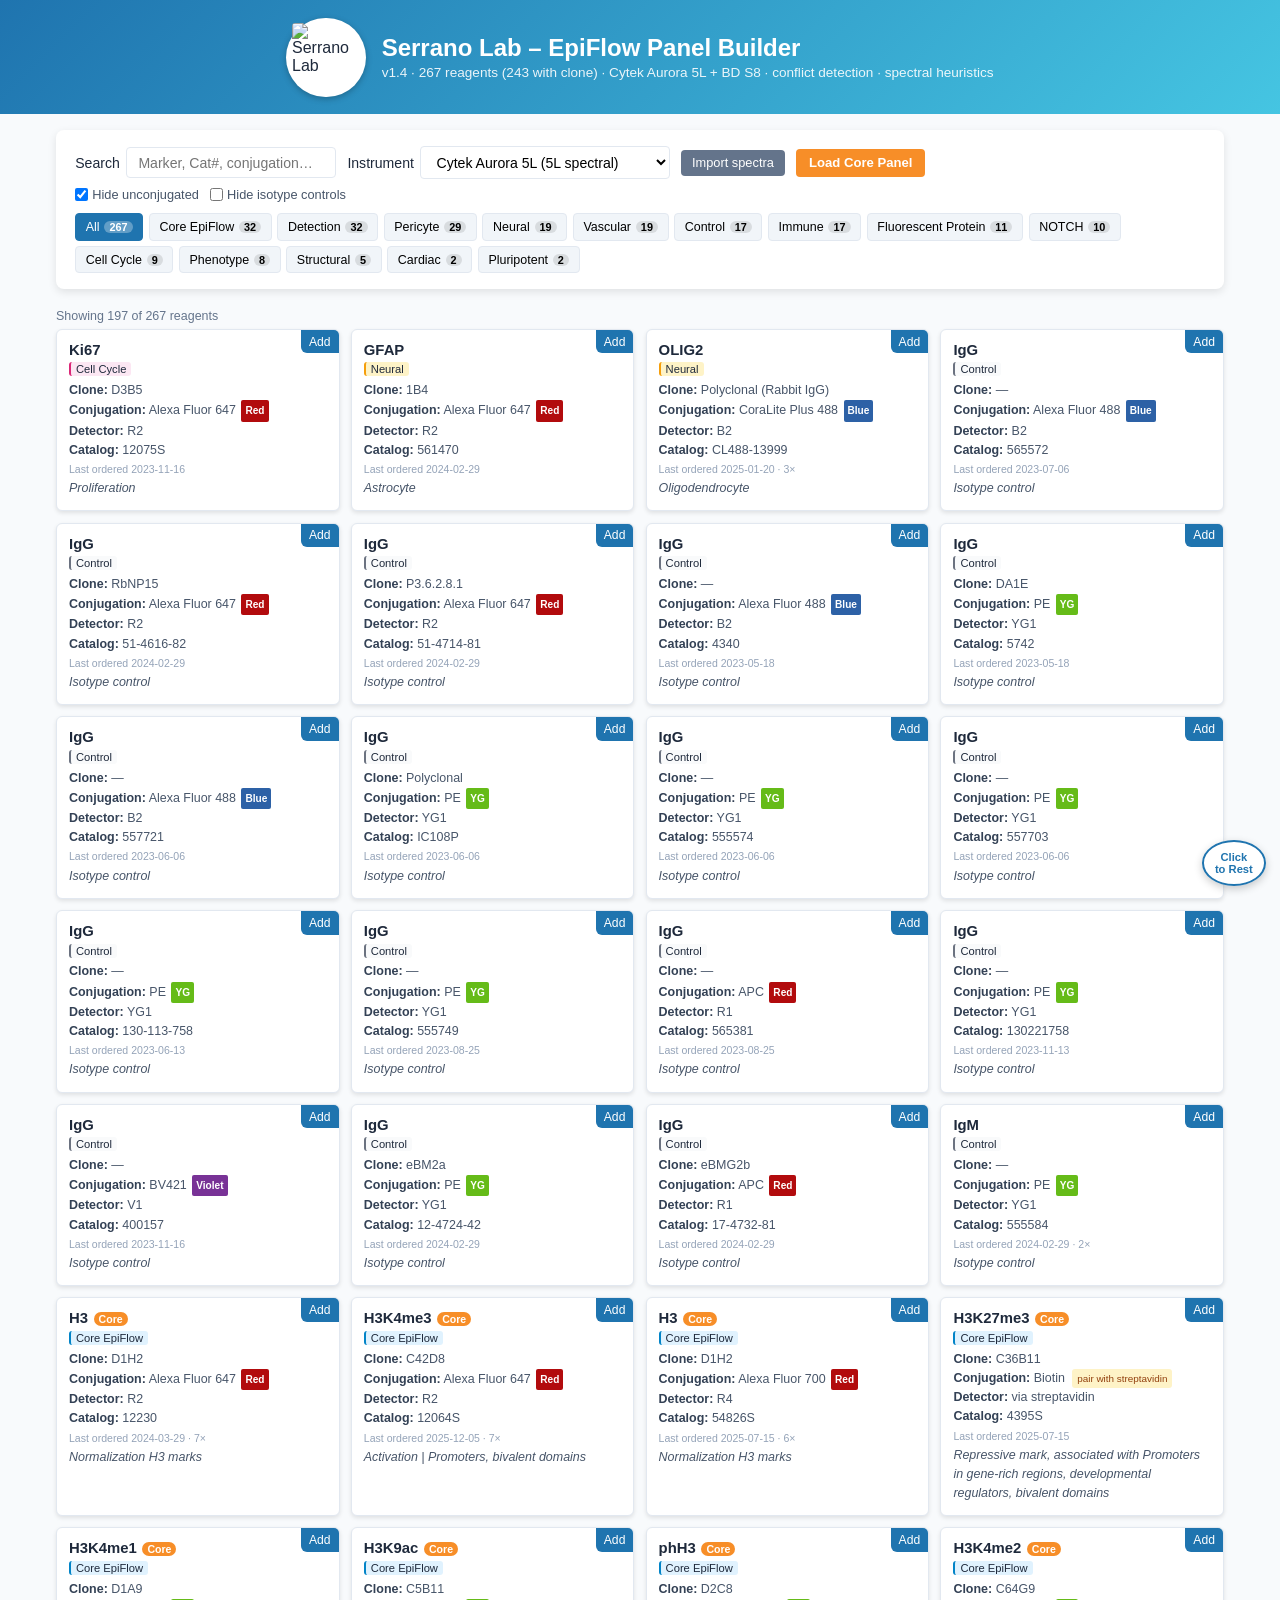
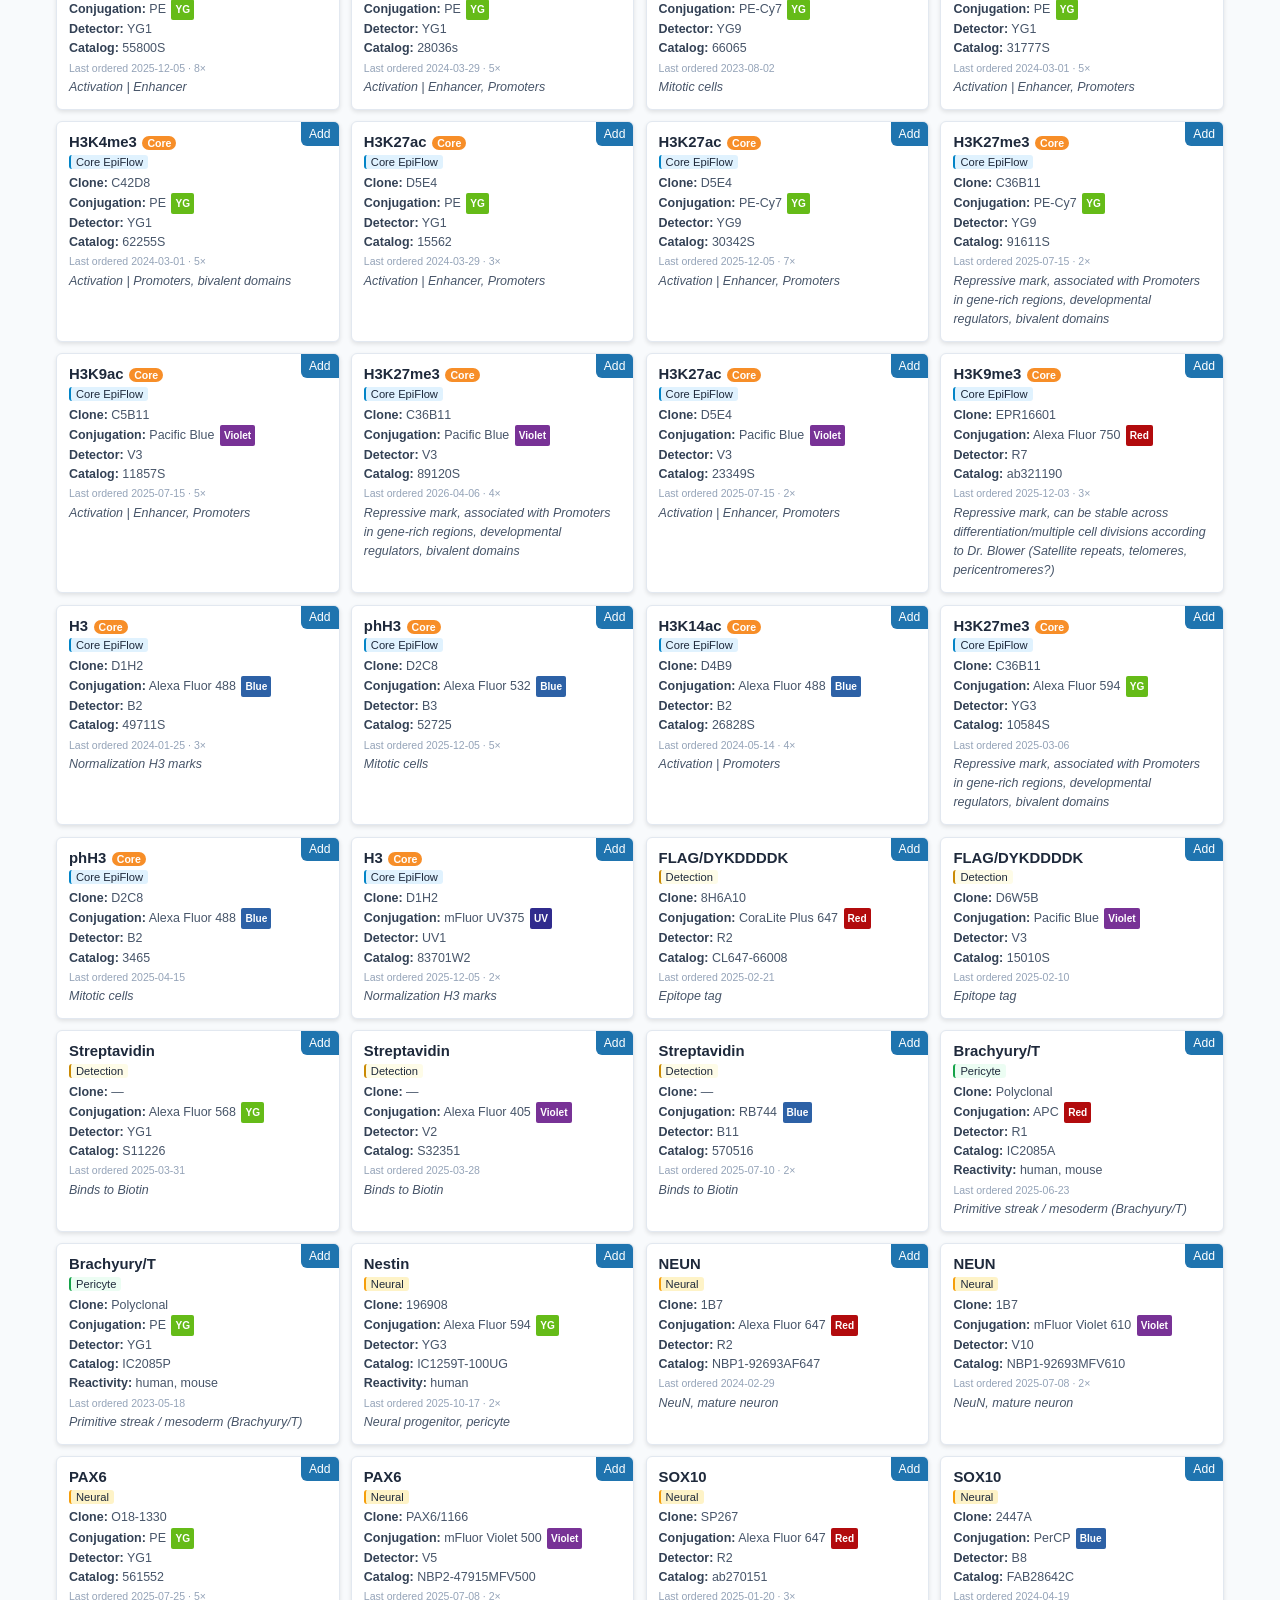
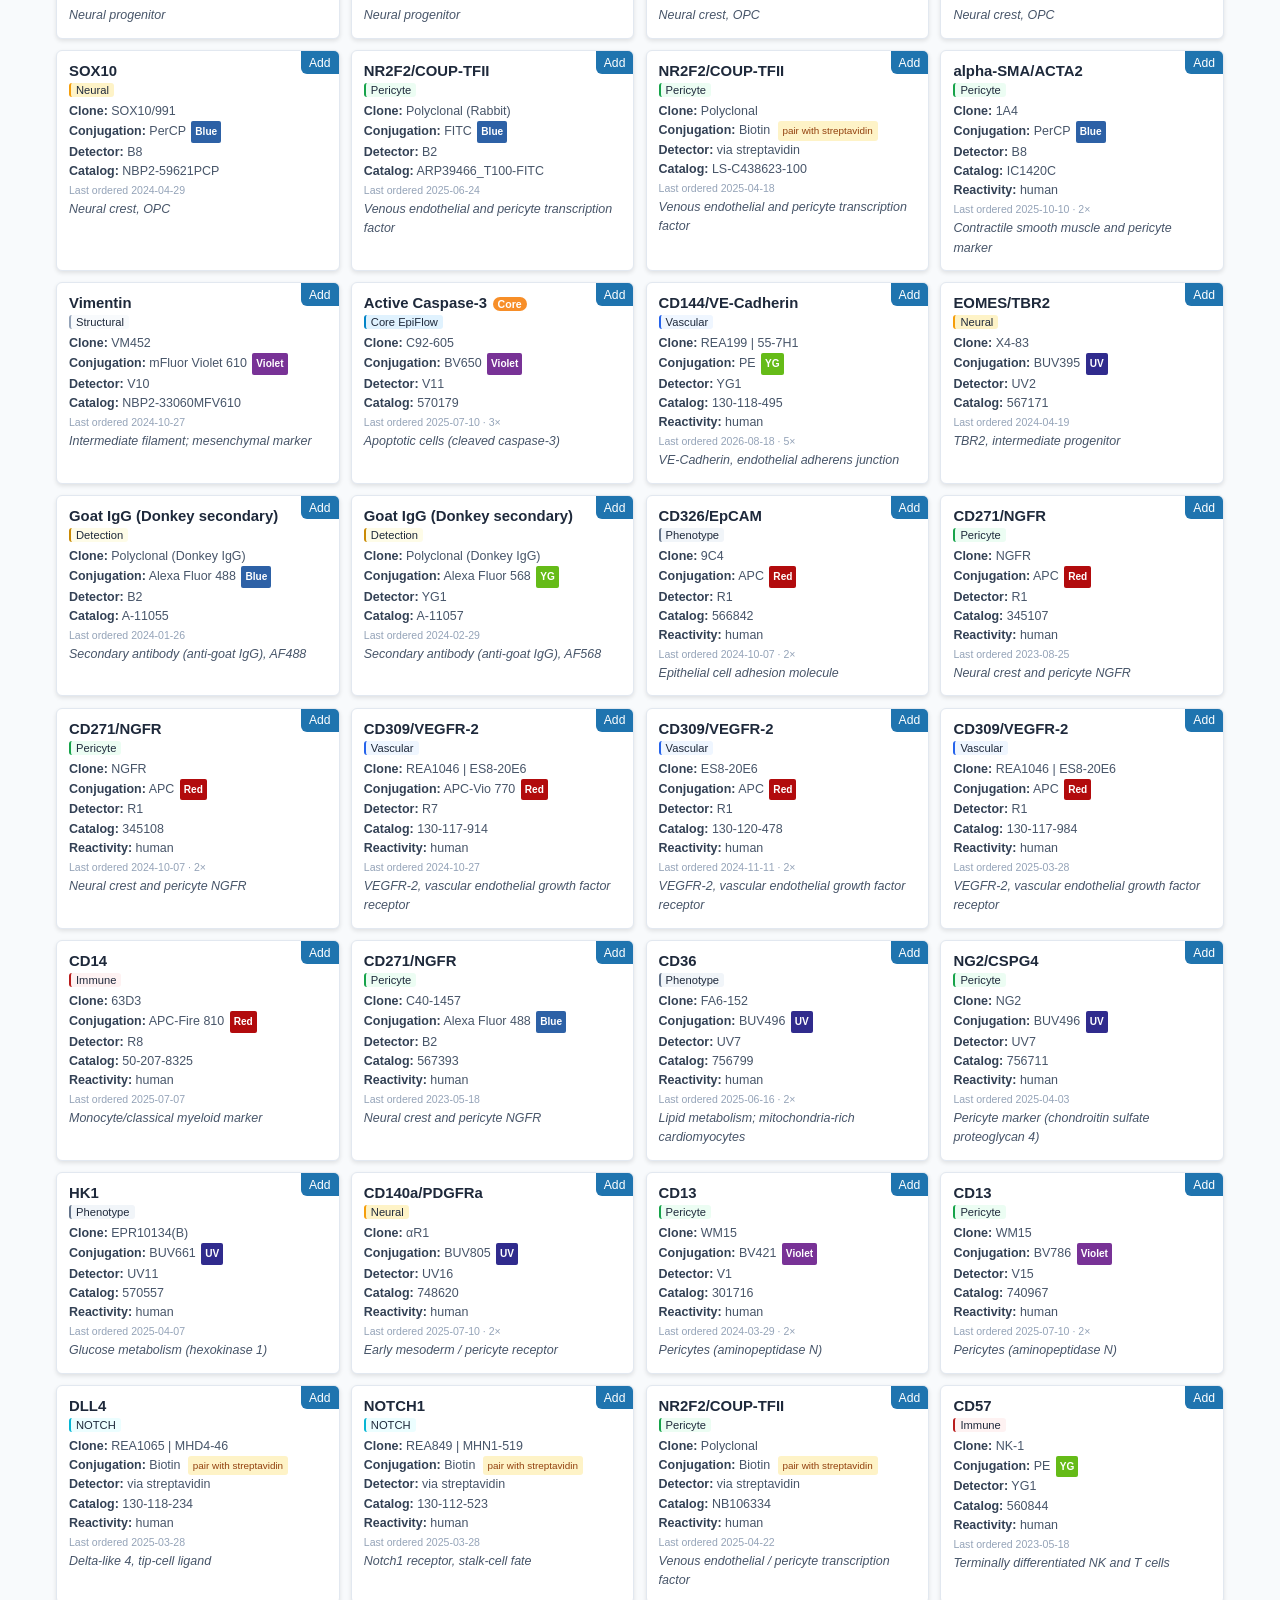
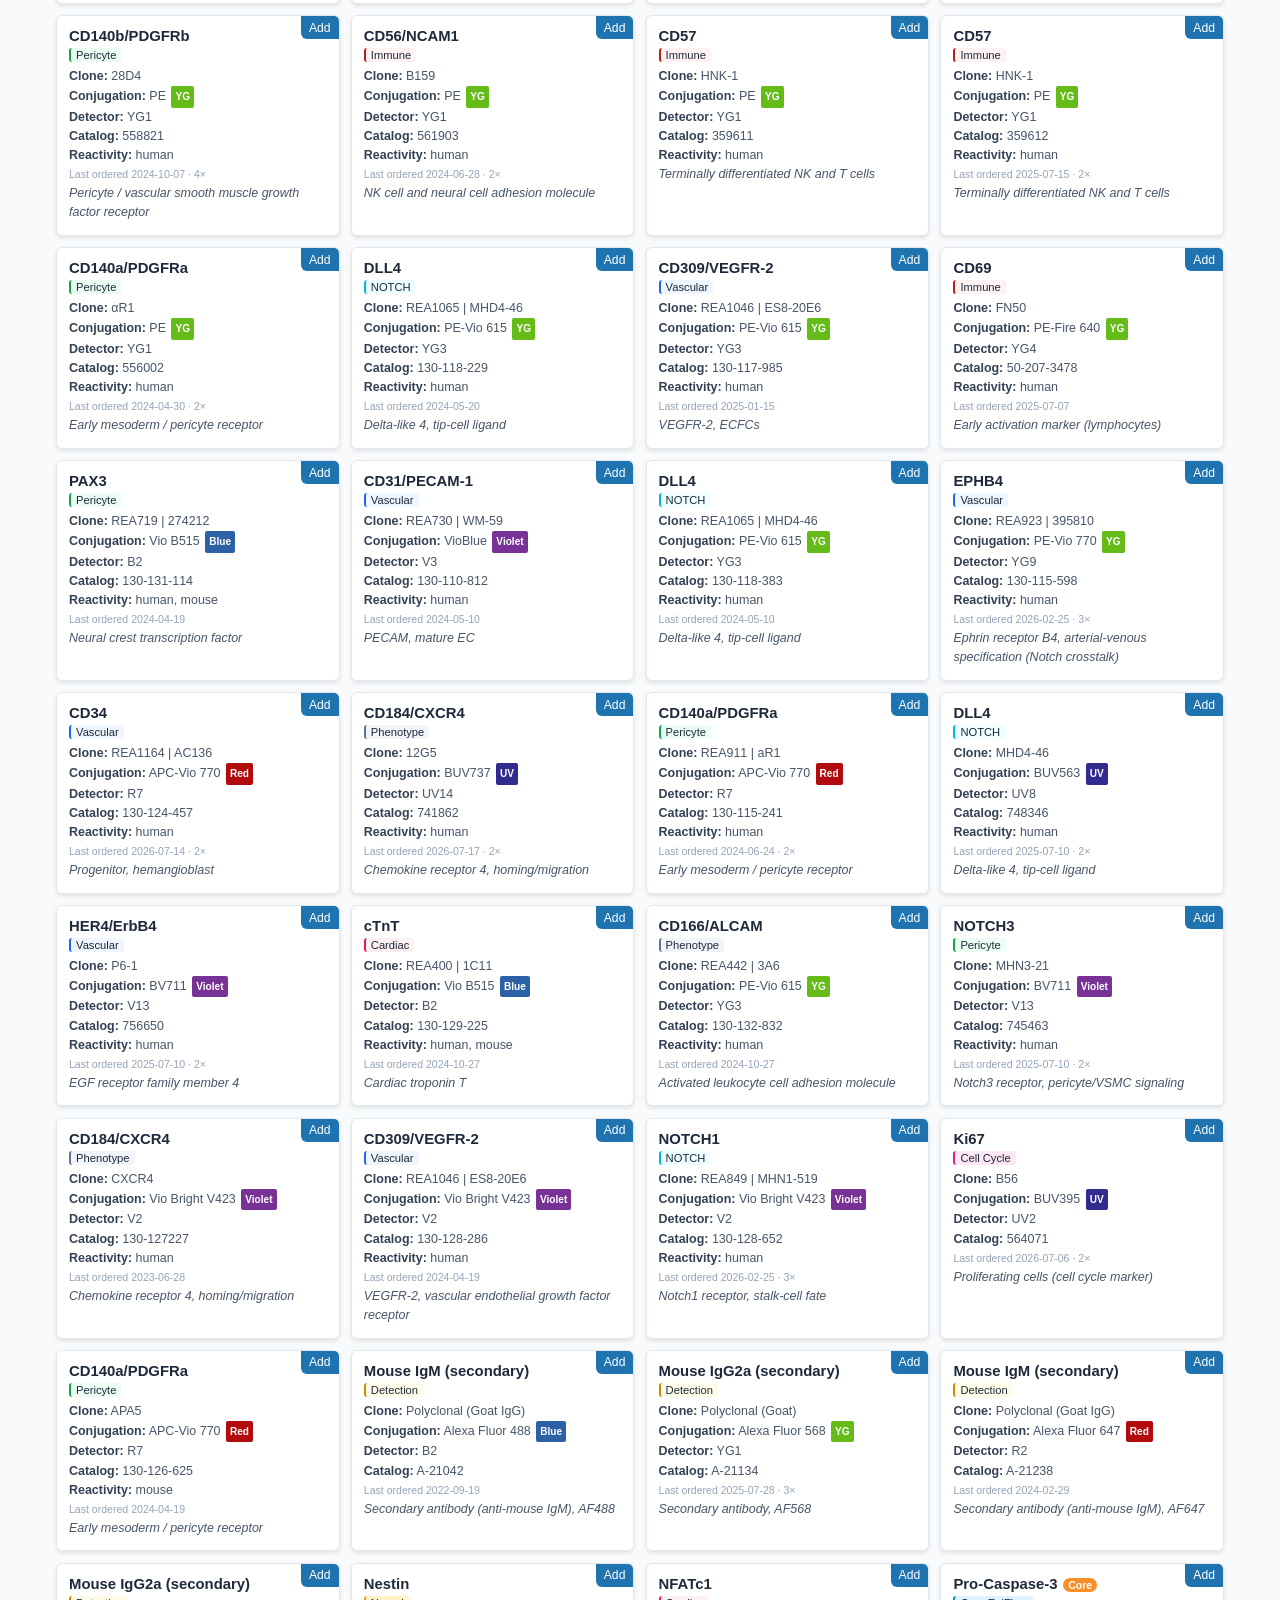
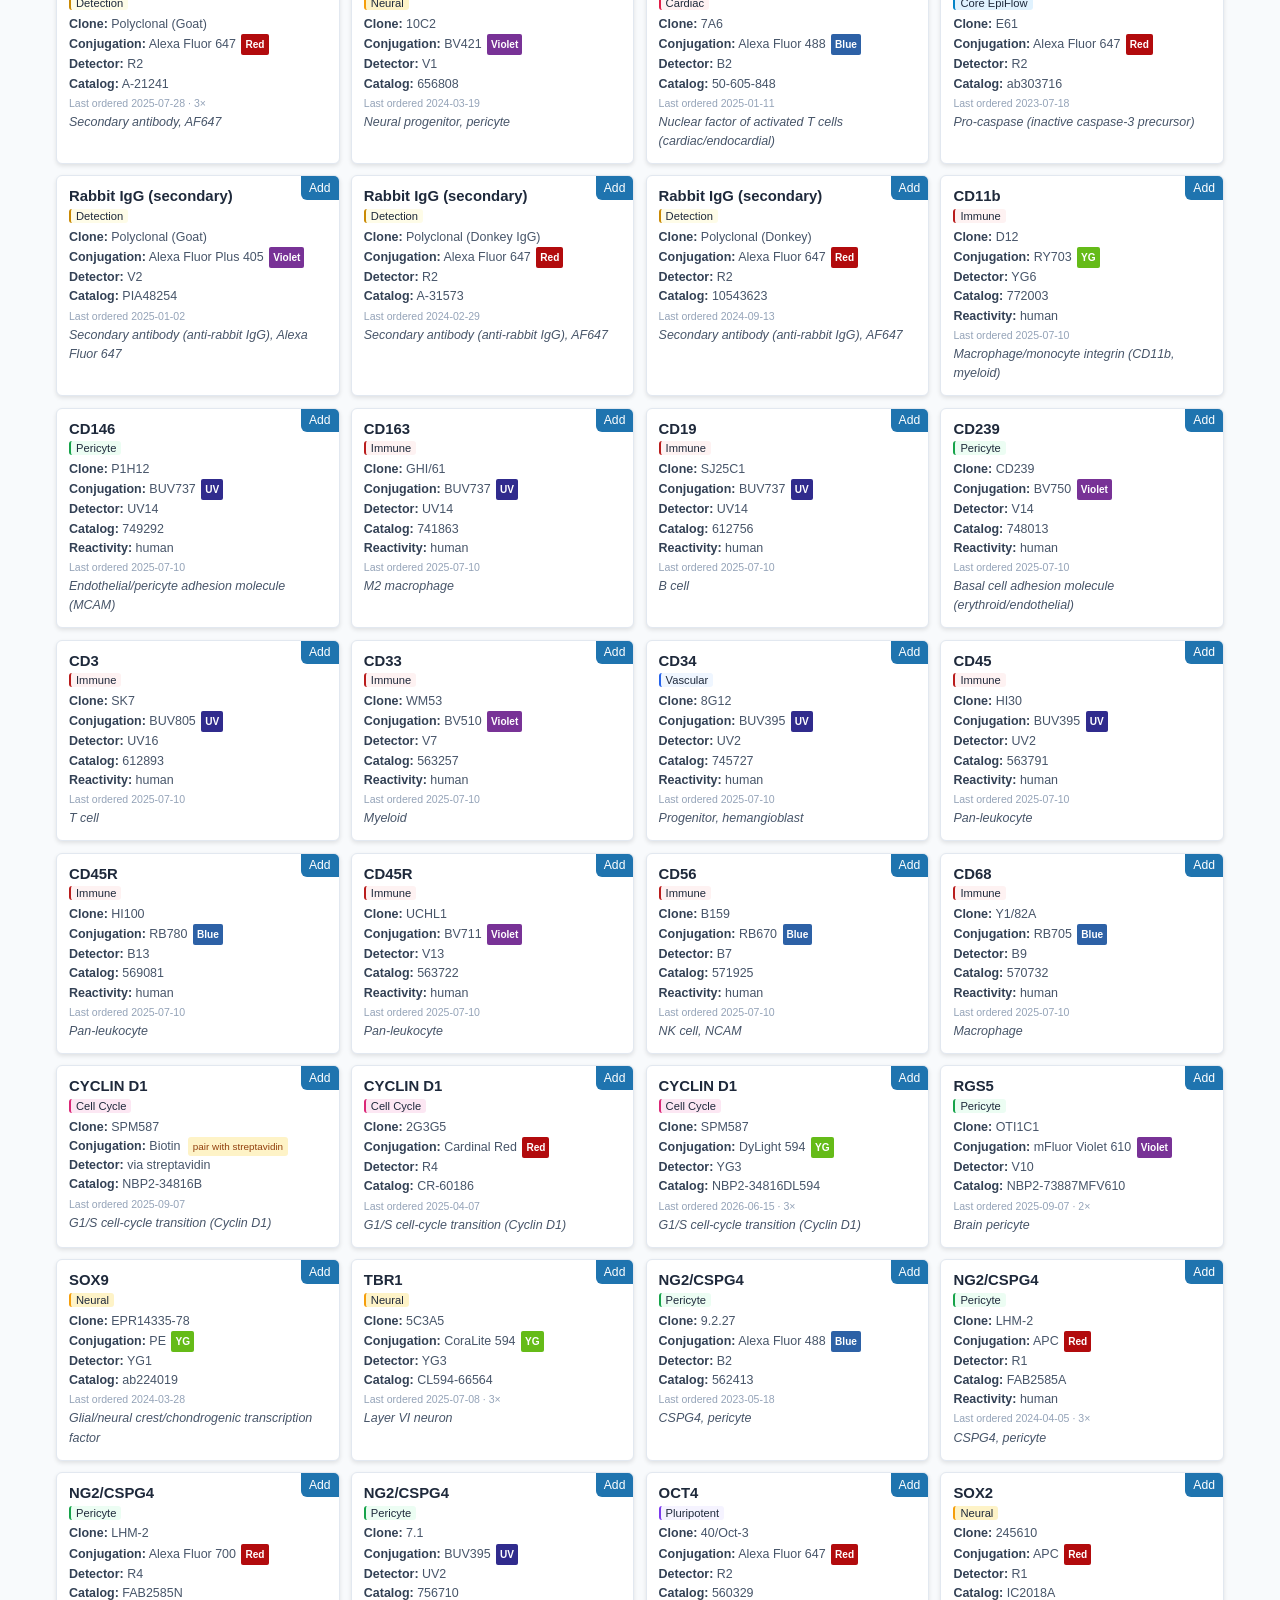
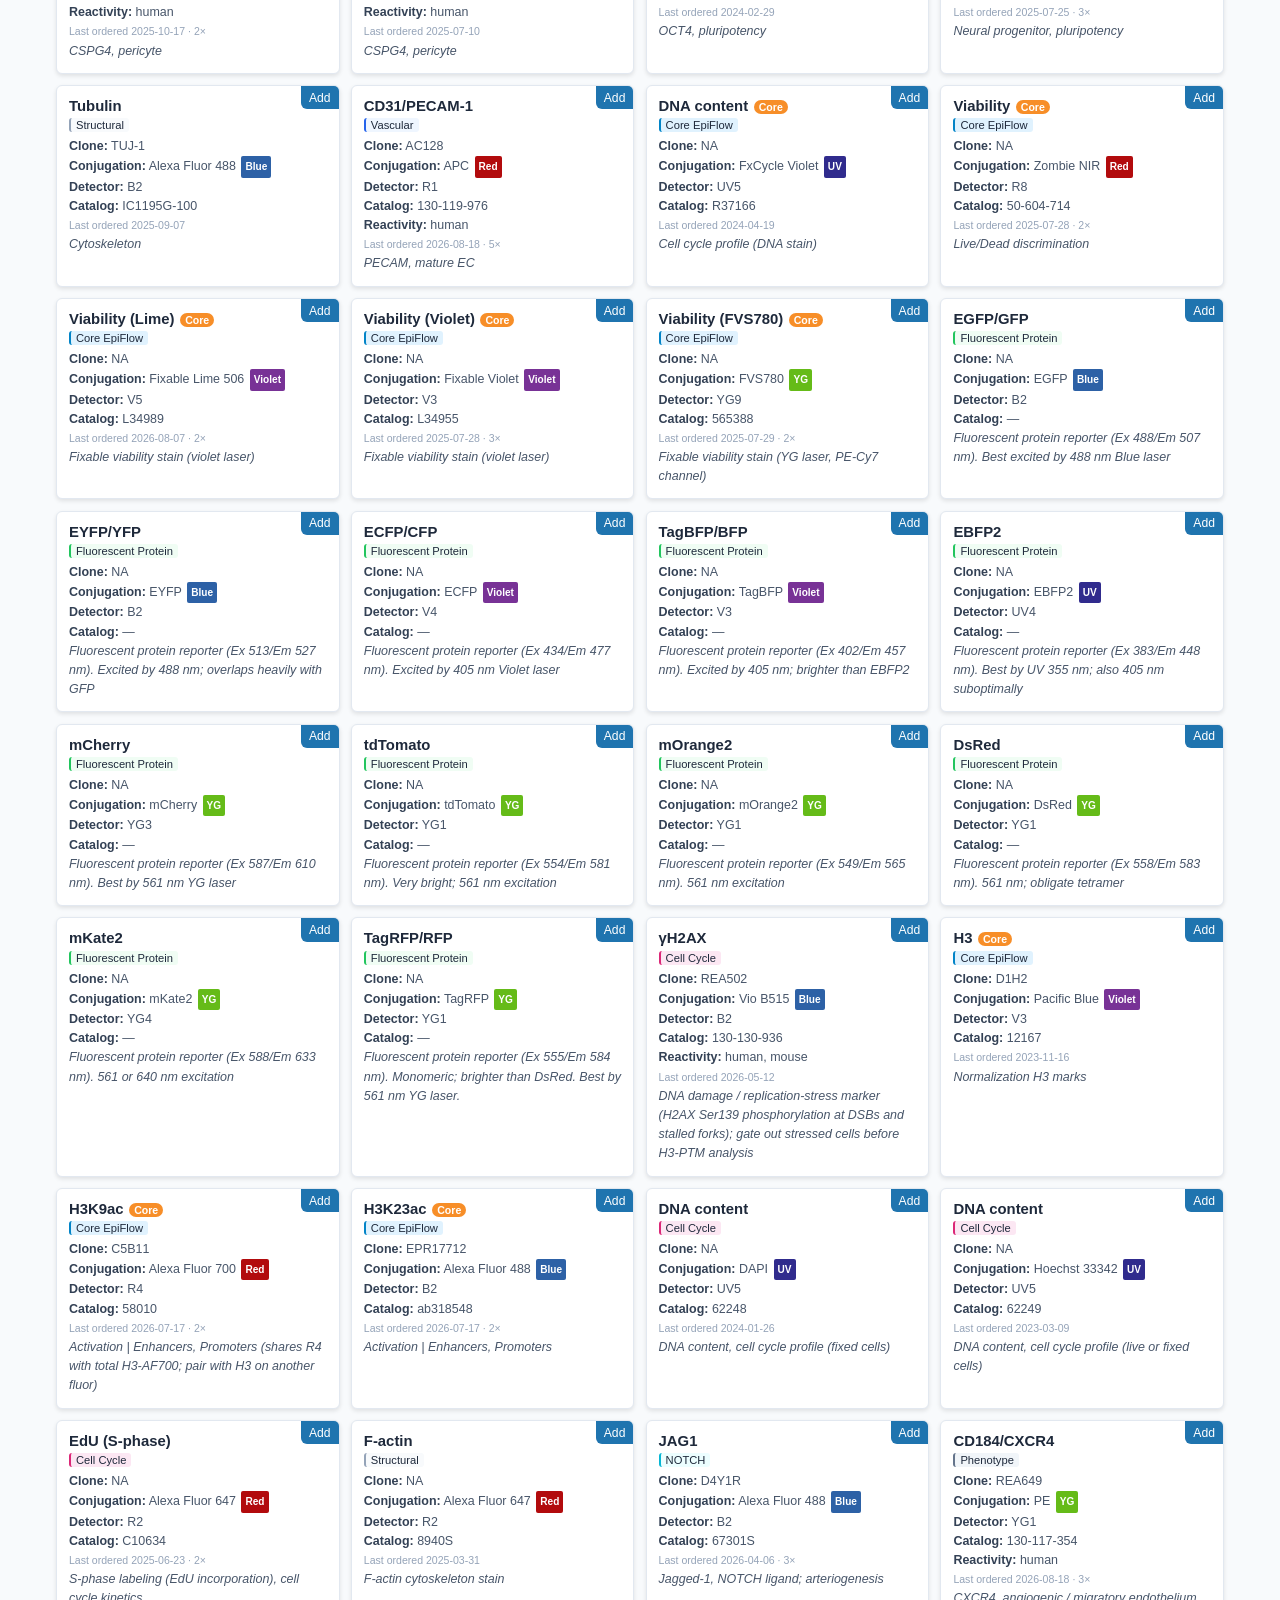
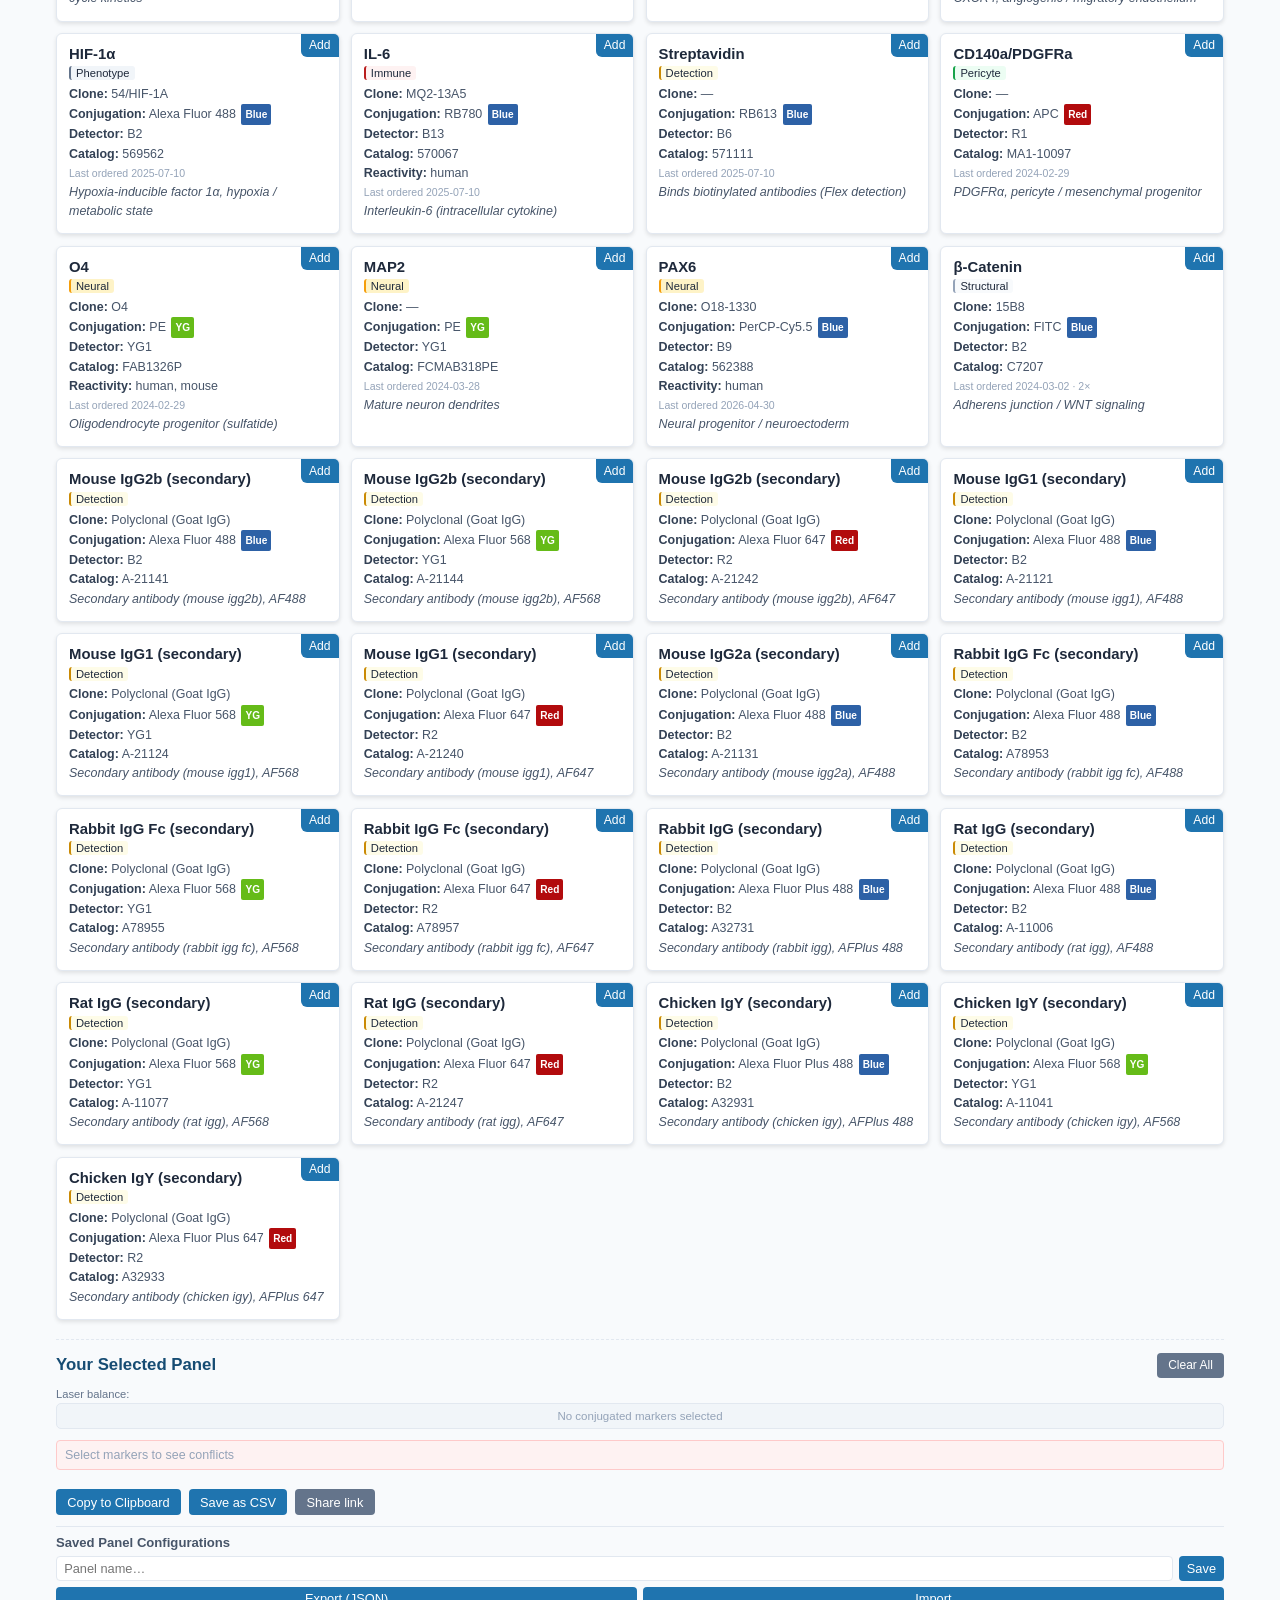
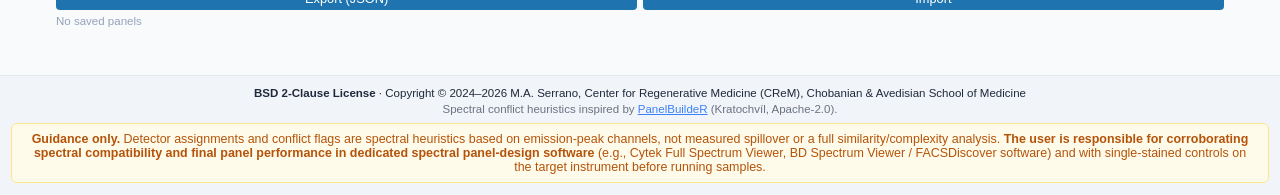
==== commit 07cf7d42: "CITATION.cff, CI badge and v1.4 banner Co-Authored-By: Claude Fable 5.1 <noreply@anthropic.com> Clau" ====
--- a/index.html
+++ b/index.html
@@ -148,7 +148,7 @@
 <body>
 <div class="top-banner">
   <div class="lab-logo-wrapper"><img src="https://avatars.githubusercontent.com/u/177810676?s=200&v=4" alt="Serrano Lab" class="lab-logo"/></div>
-  <div class="banner-text"><h1>Serrano Lab – EpiFlow Panel Builder</h1><h2>v1.3 · 267 reagents (243 with clone) · Cytek Aurora 5L + BD S8 · conflict detection · spectral heuristics</h2></div>
+  <div class="banner-text"><h1>Serrano Lab – EpiFlow Panel Builder</h1><h2>v1.4 · 267 reagents (243 with clone) · Cytek Aurora 5L + BD S8 · conflict detection · spectral heuristics</h2></div>
 </div>
 <div class="container">
   <div class="panel-controls">
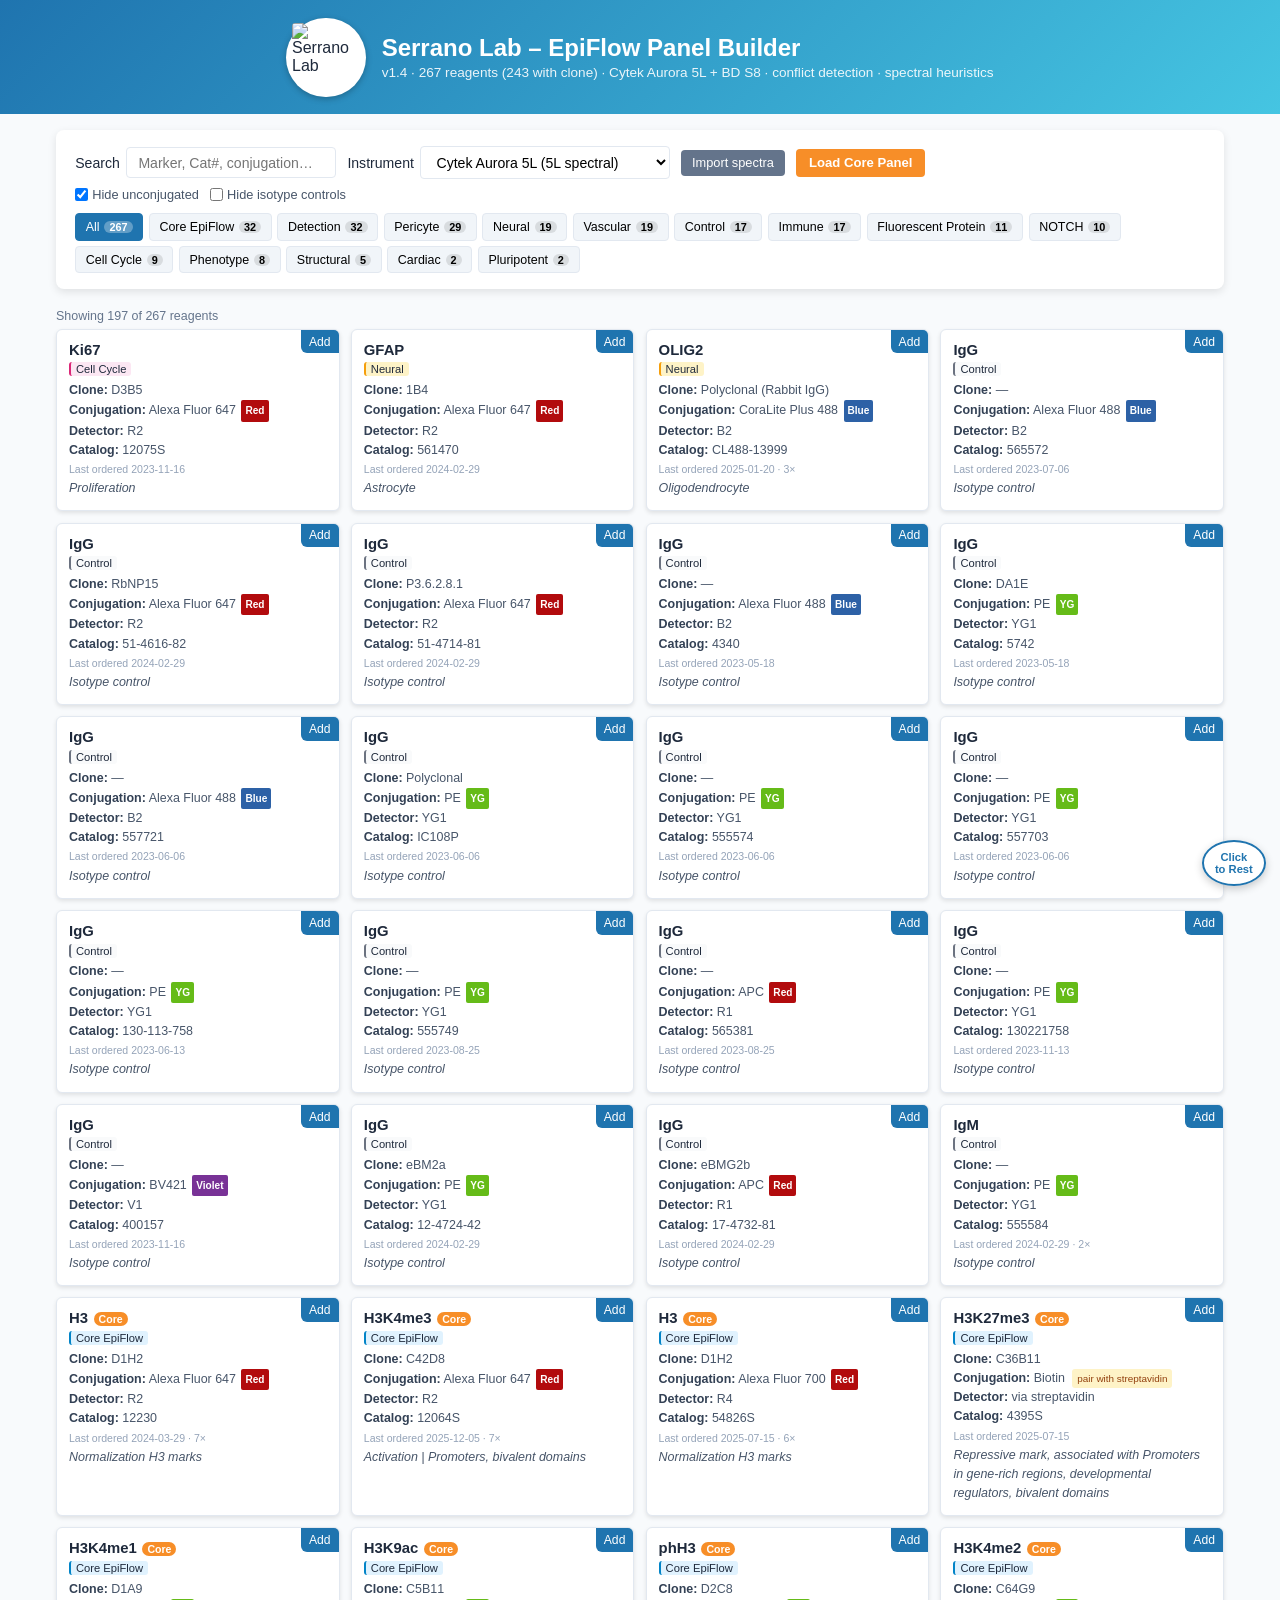
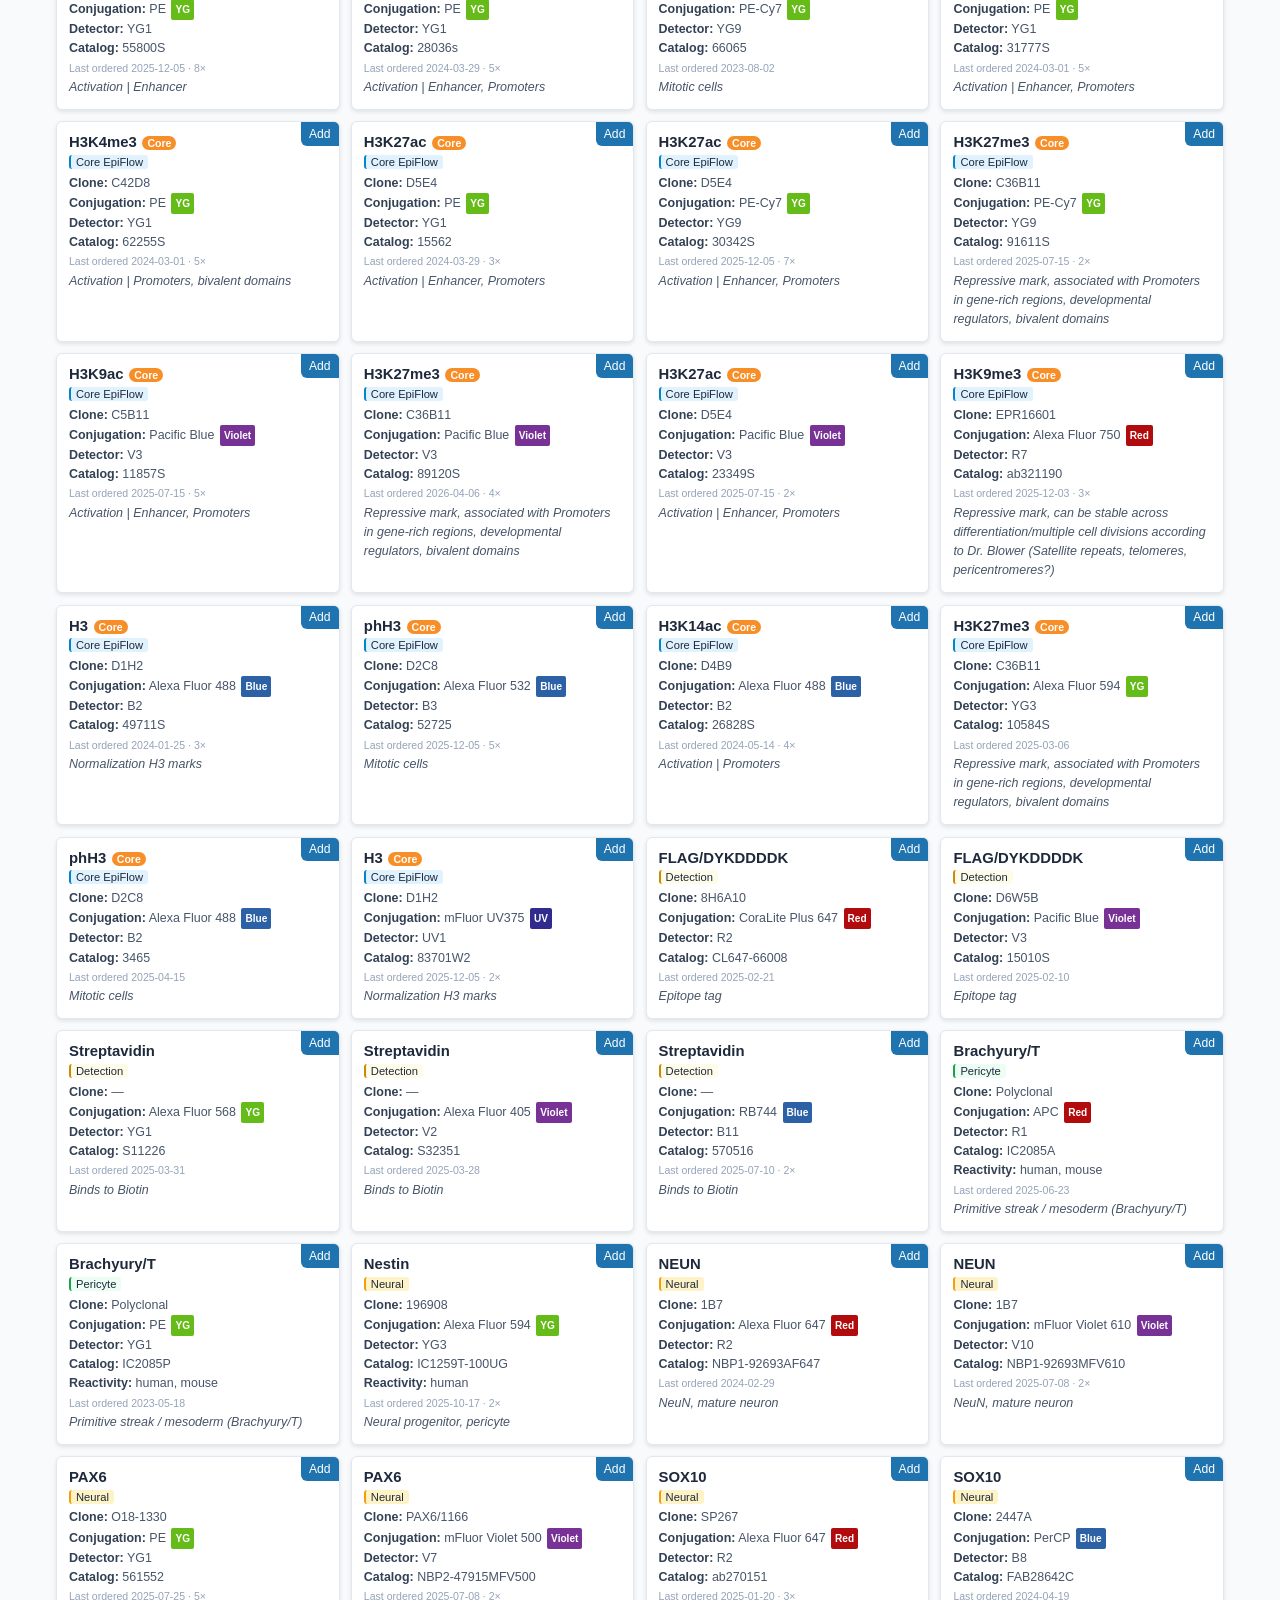
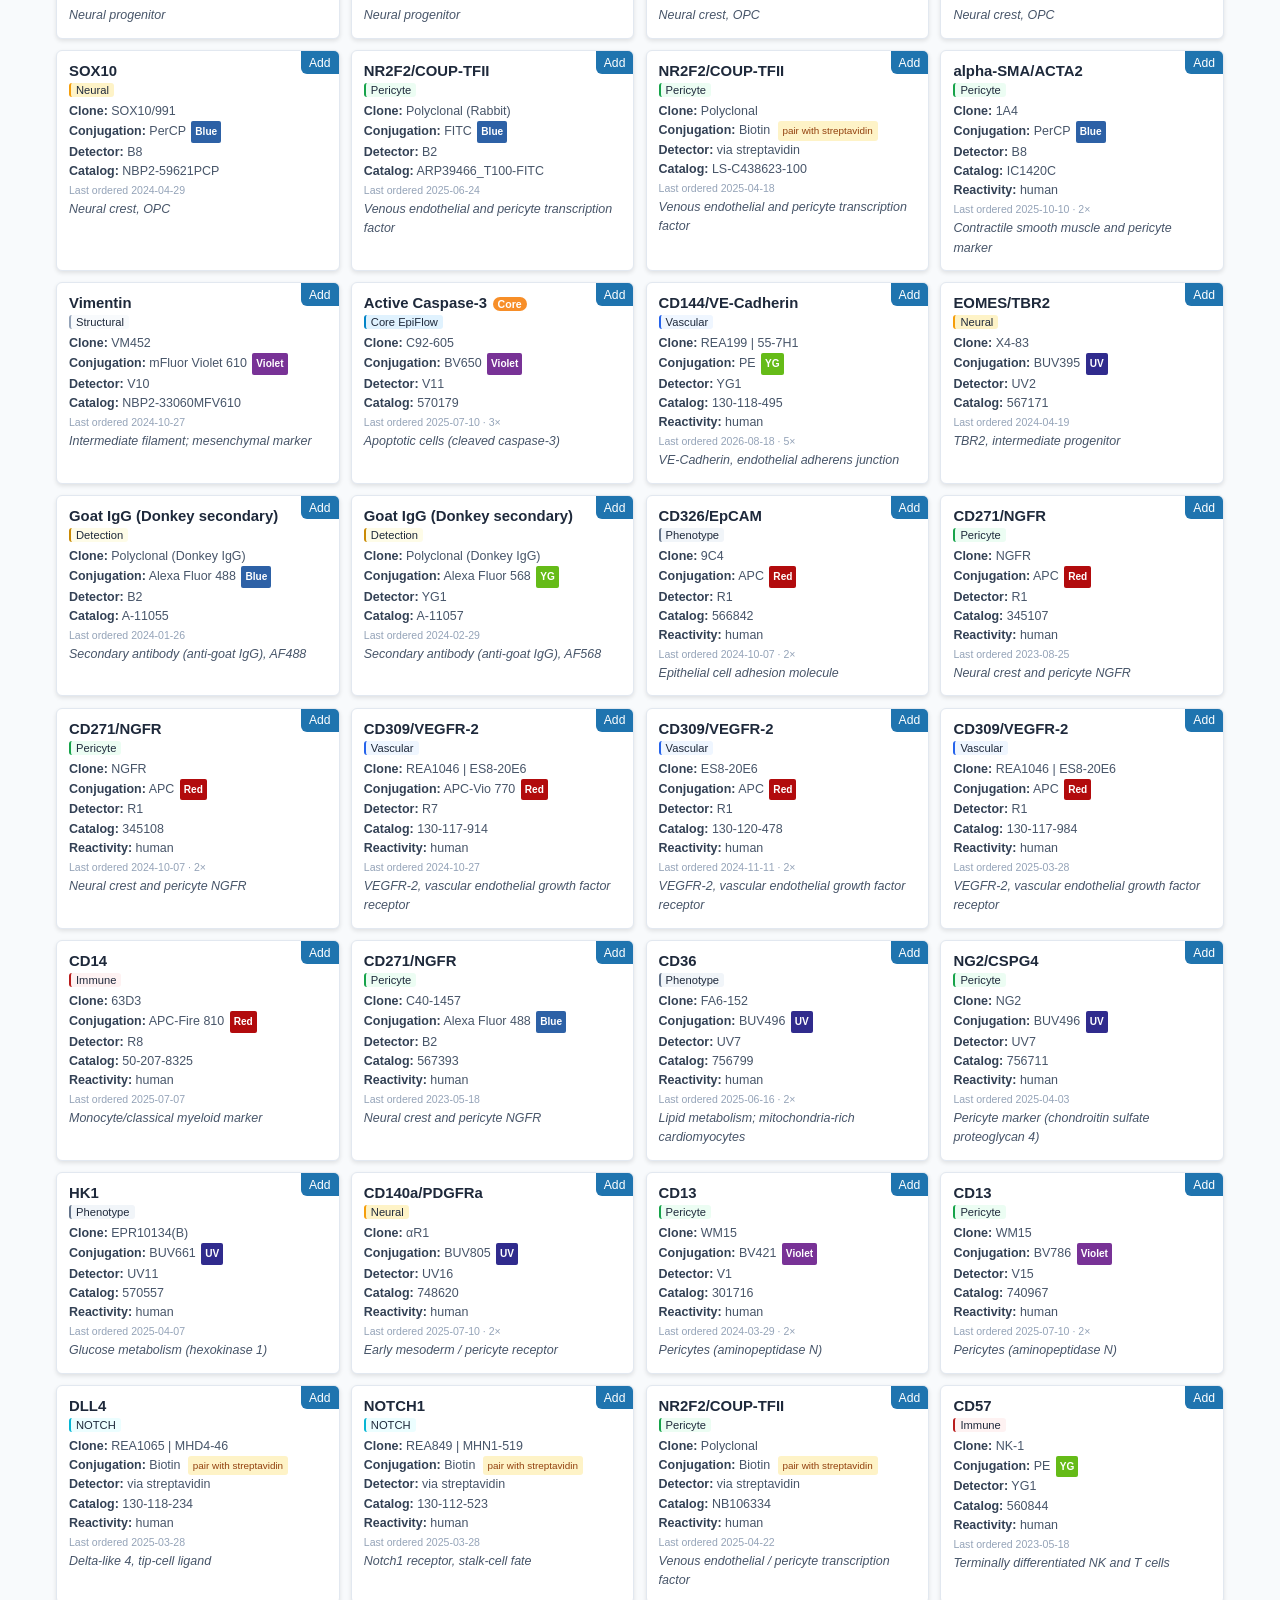
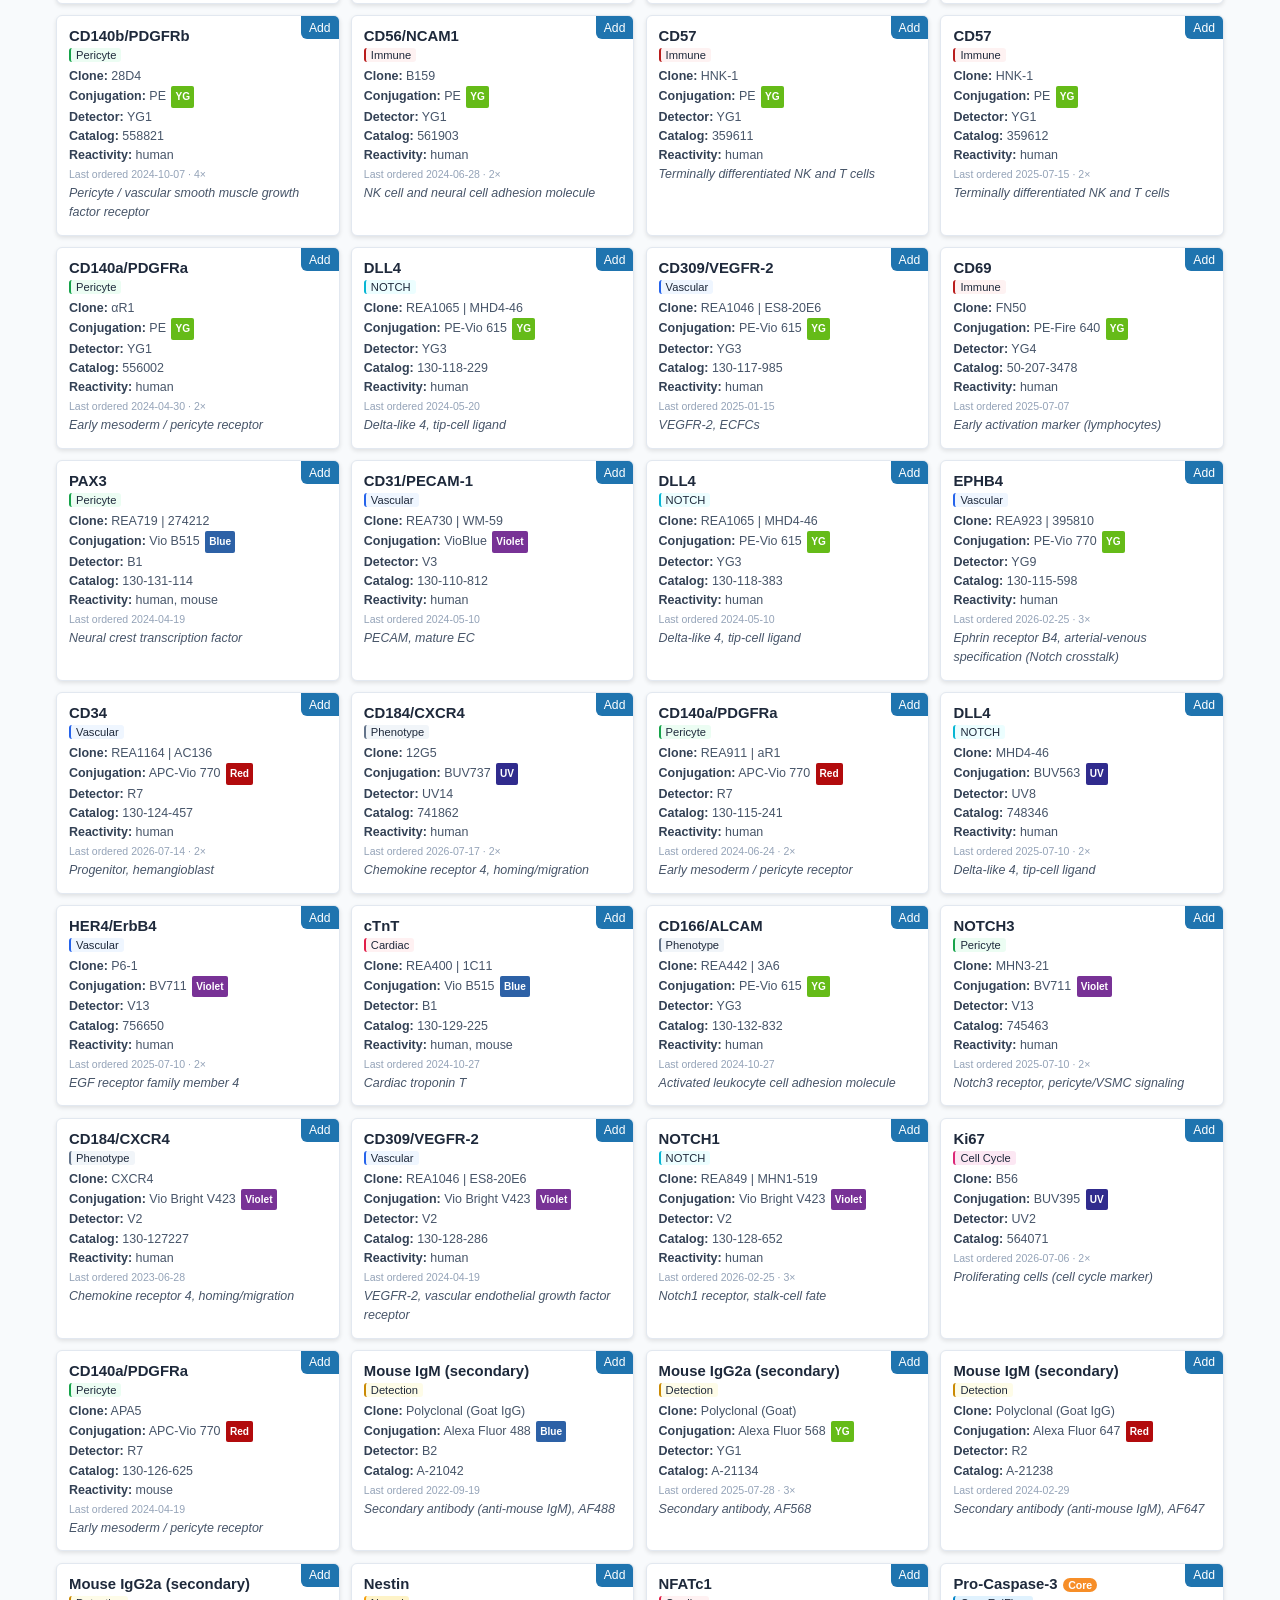
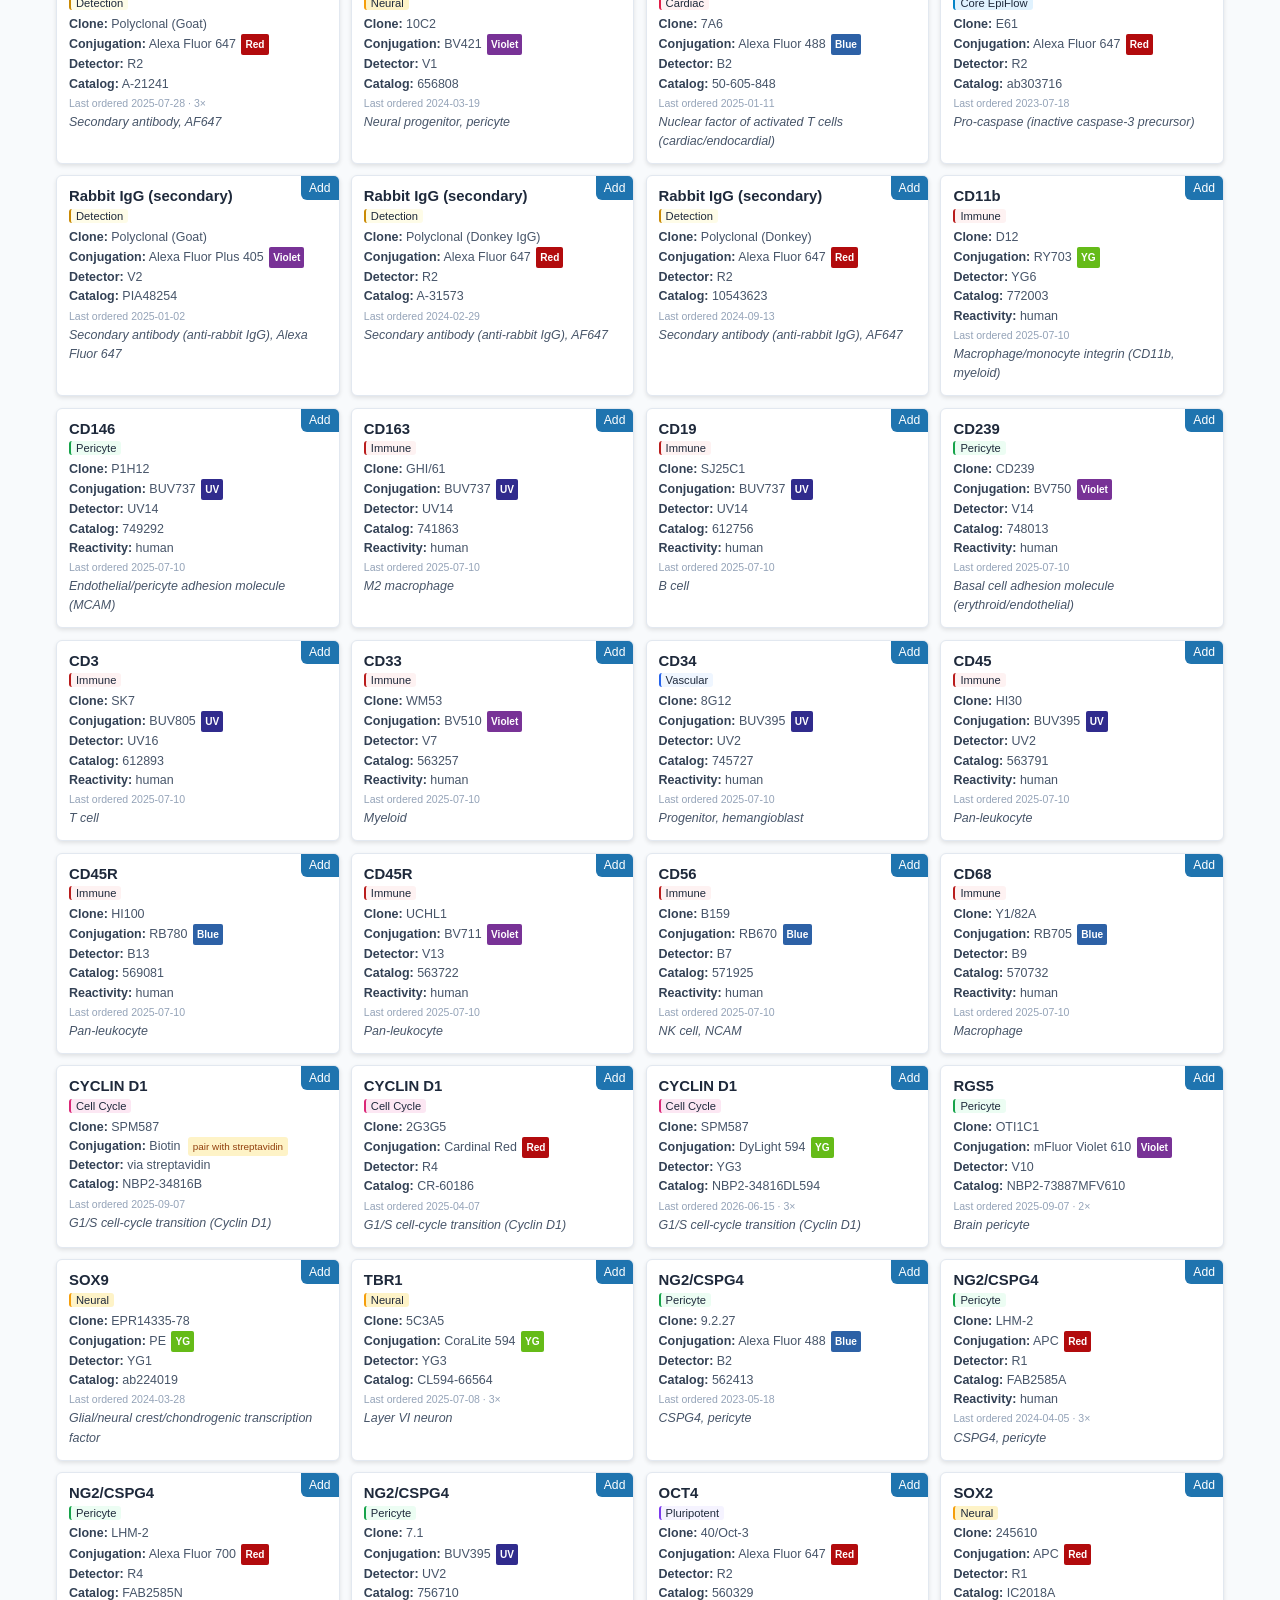
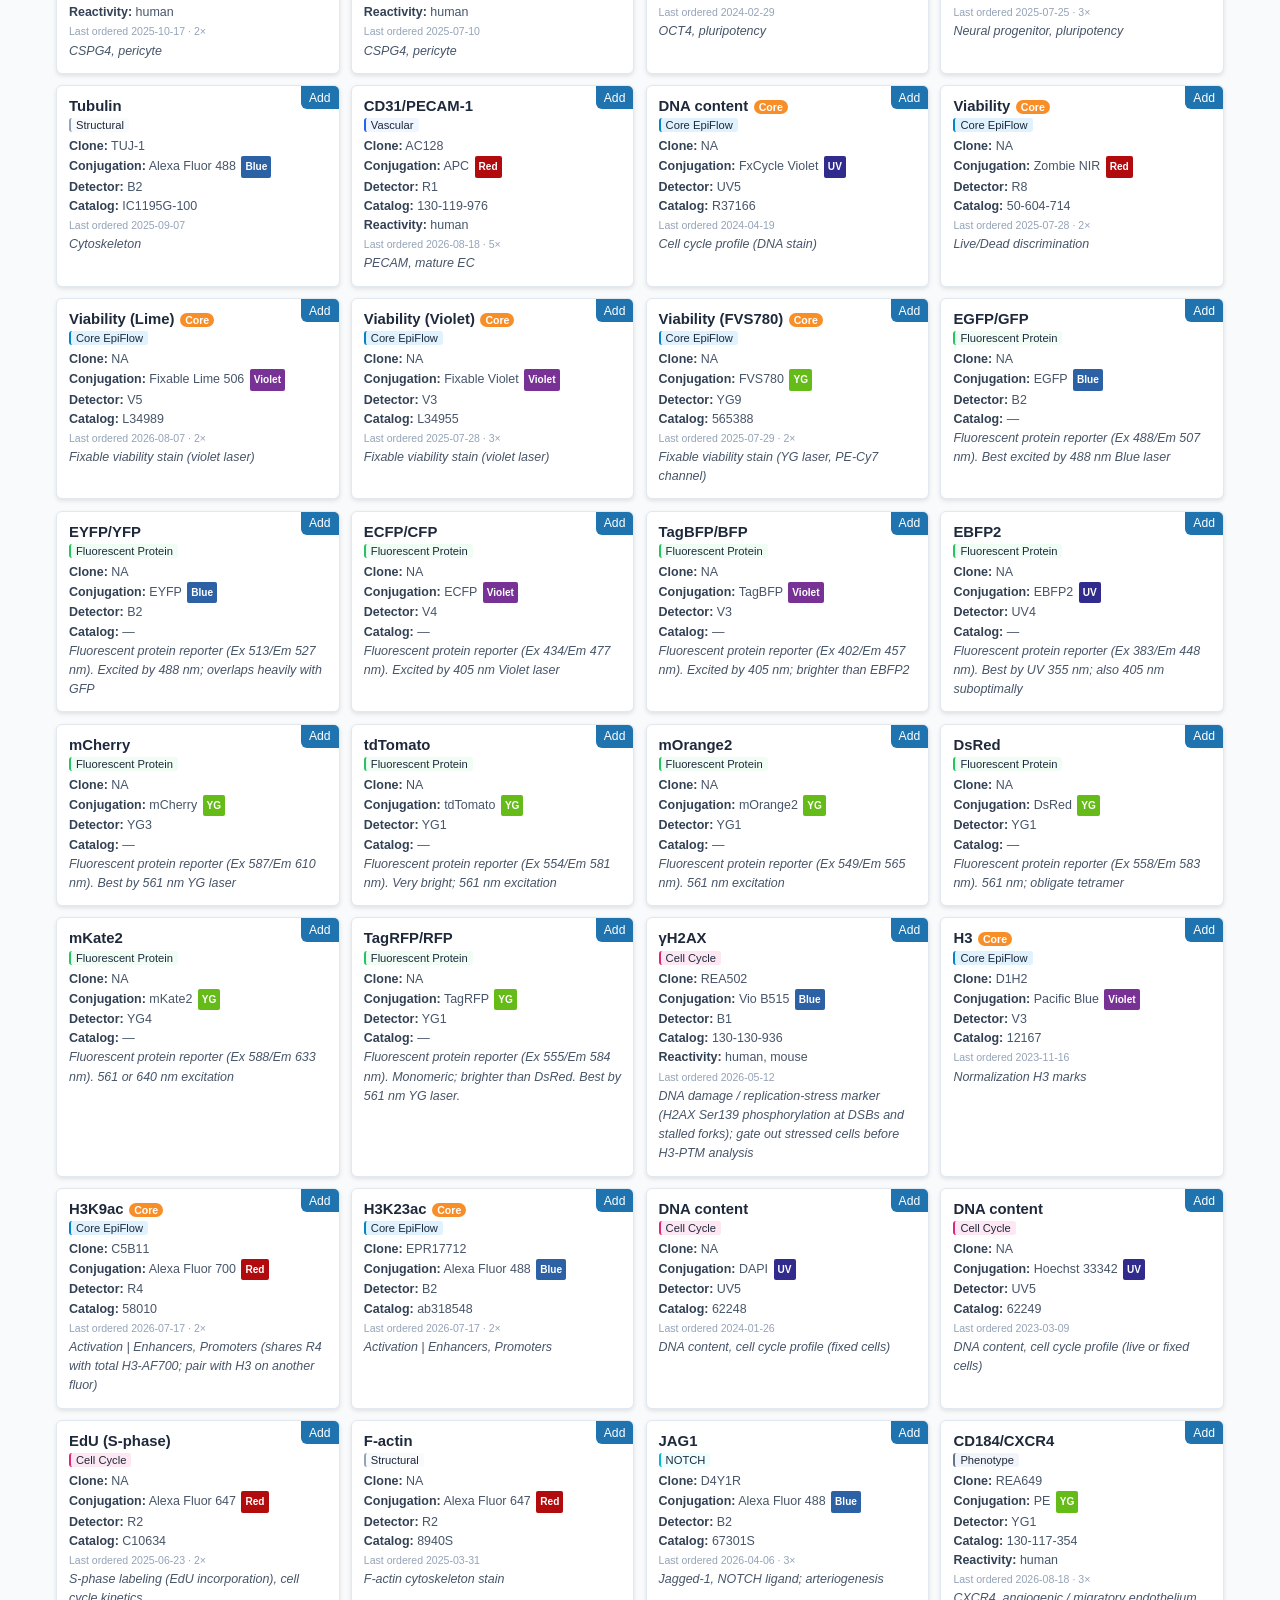
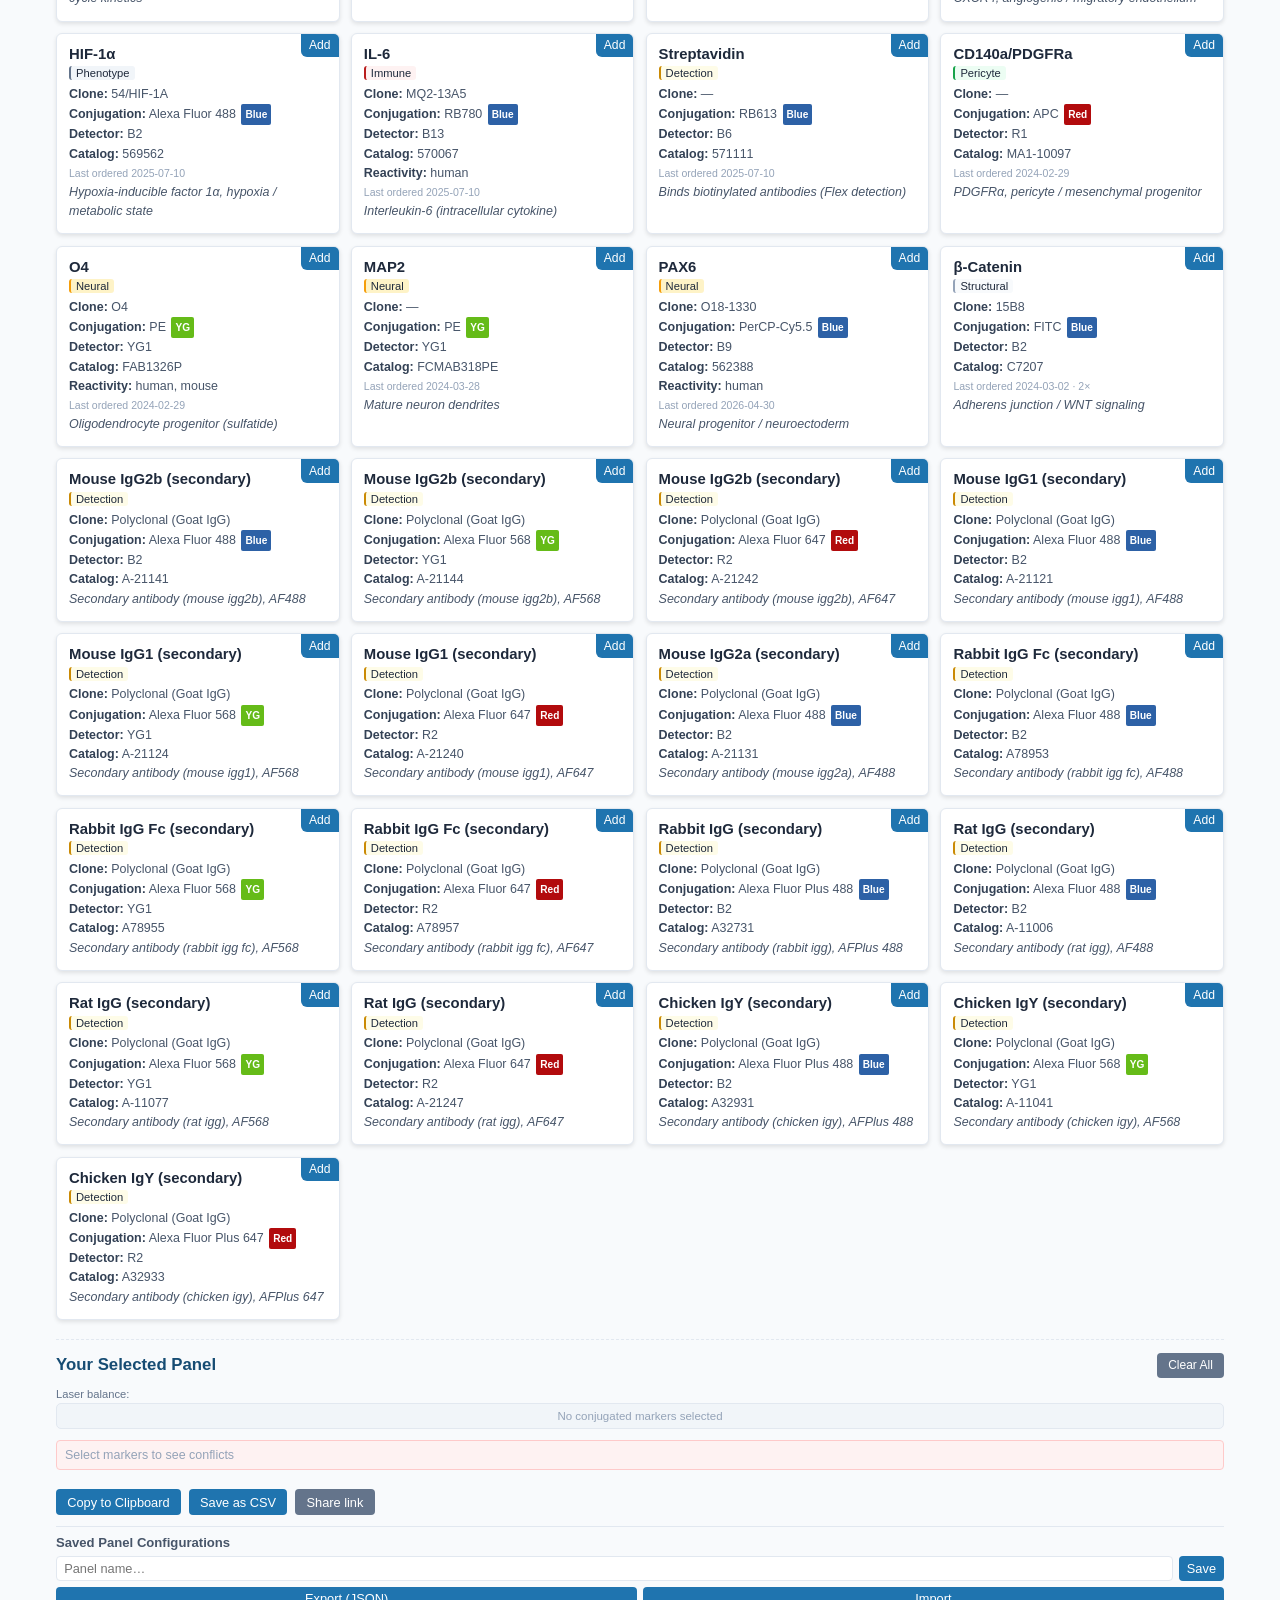
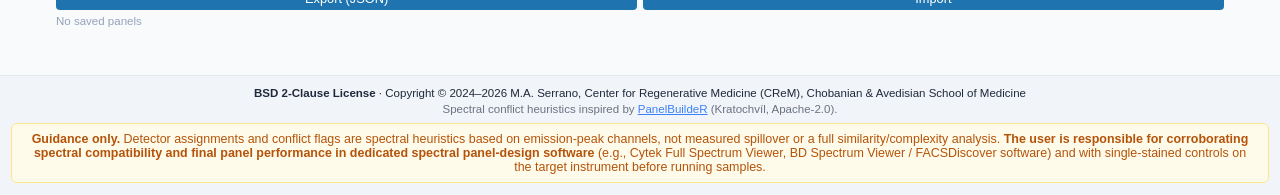
==== commit 24c79741: "Measured Aurora reference signatures embedded; peak corrections Derives peak-normalized spectral sig" ====
--- a/index.html
+++ b/index.html
@@ -1649,7 +1649,7 @@
     "catNo": "NBP2-47915MFV500",
     "clone": "PAX6/1166",
     "conjugation": "mFluor Violet 500",
-    "laser": "405-V5",
+    "laser": "405-V7",
     "role": "Neural progenitor",
     "module": "Neural",
     "locked": false,
@@ -2930,7 +2930,7 @@
     "catNo": "130-131-114",
     "clone": "REA719 | 274212",
     "conjugation": "Vio B515",
-    "laser": "488-B2",
+    "laser": "488-B1",
     "role": "Neural crest transcription factor",
     "module": "Pericyte",
     "locked": false,
@@ -3119,7 +3119,7 @@
     "catNo": "130-129-225",
     "clone": "REA400 | 1C11",
     "conjugation": "Vio B515",
-    "laser": "488-B2",
+    "laser": "488-B1",
     "role": "Cardiac troponin T",
     "module": "Cardiac",
     "locked": false,
@@ -4820,7 +4820,7 @@
     "catNo": "130-130-936",
     "clone": "REA502",
     "conjugation": "Vio B515",
-    "laser": "488-B2",
+    "laser": "488-B1",
     "role": "DNA damage / replication-stress marker (H2AX Ser139 phosphorylation at DSBs and stalled forks); gate out stressed cells before H3-PTM analysis",
     "module": "Cell Cycle",
     "locked": false,
@@ -6550,7 +6550,7 @@
     "NOVAFLUOR VIOLET 690": "V12",
     "SUPER BRIGHT 702": "V13",
     "BV711": "V13",
-    "MFLUOR VIOLET 500": "V5",
+    "MFLUOR VIOLET 500": "V7",
     "NOVAFLUOR VIOLET 745": "V14",
     "BV750": "V14",
     "SUPER BRIGHT 780": "V15",
@@ -6565,7 +6565,7 @@
     "NOVAFLUOR BLUE 510": "B1",
     "AF488": "B2",
     "FITC": "B2",
-    "VIO B515": "B2",
+    "VIO B515": "B1",
     "NOVAFLUOR BLUE 555": "B3",
     "AF532": "B3",
     "BB515": "B1",
@@ -7320,6 +7320,8 @@
 
 /* ═══ Helpers ═══ */
 const NON_FLUOR=new Set(["Purified","Biotin","HRP",""]);
+const MeasuredSpectra={"Cytek_Aurora_5L":{"PACIFIC BLUE":{"UV1":0.001,"UV3":0.0029,"UV4":0.0134,"UV5":0.0289,"UV6":0.0387,"UV7":0.0321,"UV8":0.012,"UV9":0.0048,"UV10":0.0013,"UV11":0.0002,"UV12":0.0001,"UV13":0.0002,"UV15":0.0001,"UV16":0.0001,"V1":0.0708,"V2":0.5863,"V3":1.0,"V4":0.6689,"V5":0.3473,"V6":0.1897,"V7":0.1567,"V8":0.0441,"V9":0.0233,"V10":0.0183,"V11":0.0045,"V12":0.0018,"V13":0.0012,"V14":0.001,"V15":0.0006,"V16":0.0003,"B1":0.0005,"B2":0.0006,"B3":0.0006,"B4":0.0005,"B5":0.0003,"B6":0.0004,"B7":0.0002,"B8":0.0002,"B9":0.0001,"B10":0.0001,"B11":0.0002,"YG1":0.0002,"YG2":0.0001,"YG3":0.0001,"YG4":0.0002,"YG5":0.0001,"YG6":0.0001,"YG7":0.0002,"YG8":0.0001,"R1":0.0001,"R3":0.0001,"R8":0.0001},"MFLUOR VIOLET 500":{"UV3":0.0002,"UV4":0.0004,"UV5":0.0018,"UV6":0.0113,"UV7":0.0702,"UV8":0.053,"UV9":0.0345,"UV10":0.0098,"UV11":0.0026,"UV12":0.0012,"UV13":0.0008,"UV14":0.0008,"UV15":0.0003,"UV16":0.0003,"V1":0.0005,"V2":0.0054,"V3":0.0518,"V4":0.2311,"V5":0.8265,"V6":0.8,"V7":1.0,"V8":0.4924,"V9":0.2933,"V10":0.2546,"V11":0.0732,"V12":0.0293,"V13":0.0208,"V14":0.0133,"V15":0.0082,"V16":0.0036,"B1":0.0323,"B2":0.0263,"B3":0.0237,"B4":0.0116,"B5":0.0075,"B6":0.0045,"B7":0.0021,"B8":0.0013,"B9":0.001,"B10":0.0005,"B11":0.0003,"B13":0.0002,"B14":0.0003,"YG1":0.0002,"YG2":0.0002,"YG7":0.0001,"YG10":0.0001,"R4":0.0001,"R5":0.0001,"R7":0.0001},"MFLUOR VIOLET 610":{"UV1":0.0003,"UV2":0.0007,"UV3":0.0008,"UV4":0.0014,"UV5":0.0021,"UV6":0.0027,"UV7":0.0042,"UV8":0.0028,"UV9":0.0065,"UV10":0.0643,"UV11":0.0307,"UV12":0.0179,"UV13":0.0111,"UV14":0.0089,"UV15":0.0056,"UV16":0.0029,"V1":0.0013,"V2":0.0051,"V3":0.0069,"V4":0.0064,"V5":0.0067,"V6":0.0055,"V7":0.0071,"V8":0.0286,"V9":0.2047,"V10":1.0,"V11":0.3943,"V12":0.218,"V13":0.1365,"V14":0.0861,"V15":0.0567,"V16":0.0197,"B1":0.0012,"B2":0.0015,"B3":0.0019,"B4":0.0023,"B5":0.0121,"B6":0.0394,"B7":0.0209,"B8":0.0161,"B9":0.0153,"B10":0.006,"B11":0.0036,"B12":0.0031,"B13":0.0016,"B14":0.0016,"YG1":0.0199,"YG2":0.191,"YG3":0.7239,"YG4":0.4049,"YG5":0.296,"YG6":0.2429,"YG7":0.2224,"YG8":0.0823,"YG9":0.0537,"YG10":0.0231,"R1":0.0227,"R2":0.026,"R3":0.0246,"R4":0.0168,"R5":0.0098,"R6":0.006,"R7":0.0057,"R8":0.0025},"CORALITE 594":{"UV3":0.0001,"UV4":0.0001,"UV5":0.0001,"UV6":0.0002,"UV7":0.0003,"UV8":0.0002,"UV9":0.0018,"UV10":0.0198,"UV11":0.0078,"UV12":0.0051,"UV13":0.003,"UV14":0.0024,"UV15":0.0017,"UV16":0.0009,"V1":0.0001,"V2":0.0002,"V3":0.0004,"V4":0.0005,"V5":0.0005,"V6":0.0005,"V7":0.0006,"V8":0.0041,"V9":0.0306,"V10":0.1148,"V11":0.0378,"V12":0.0225,"V13":0.0138,"V14":0.0089,"V15":0.0063,"V16":0.0022,"B1":0.0001,"B2":0.0001,"B3":0.0002,"B4":0.0019,"B5":0.0253,"B6":0.0763,"B7":0.033,"B8":0.0286,"B9":0.0261,"B10":0.0102,"B11":0.0058,"B12":0.0053,"B13":0.0035,"B14":0.0029,"YG1":0.0336,"YG2":0.3444,"YG3":1.0,"YG4":0.4336,"YG5":0.3566,"YG6":0.2933,"YG7":0.2531,"YG8":0.0967,"YG9":0.0694,"YG10":0.0285,"R1":0.015,"R2":0.0186,"R3":0.0159,"R4":0.0104,"R5":0.007,"R6":0.0045,"R7":0.004,"R8":0.0017},"AF532":{"UV1":0.0007,"UV2":0.0003,"UV3":0.0006,"UV4":0.002,"UV5":0.002,"UV6":0.0041,"UV7":0.0065,"UV8":0.0621,"UV9":0.0979,"UV10":0.027,"UV11":0.0072,"UV12":0.0027,"UV13":0.0015,"UV14":0.001,"UV15":0.0009,"UV16":0.0005,"V1":0.0013,"V2":0.0037,"V3":0.0066,"V4":0.0073,"V5":0.0097,"V6":0.0104,"V7":0.0343,"V8":0.0329,"V9":0.0201,"V10":0.0181,"V11":0.0052,"V12":0.0022,"V13":0.0018,"V14":0.0025,"V15":0.0008,"V16":0.0006,"B1":0.009,"B2":0.1168,"B3":1.0,"B4":0.7841,"B5":0.4927,"B6":0.2945,"B7":0.1012,"B8":0.0602,"B9":0.0438,"B10":0.018,"B11":0.0108,"B12":0.0084,"B13":0.0044,"B14":0.004,"YG1":0.1978,"YG2":0.0983,"YG3":0.0718,"YG4":0.0223,"YG5":0.0135,"YG6":0.0079,"YG7":0.0092,"YG8":0.0036,"YG9":0.0025,"YG10":0.0008,"R3":0.0005,"R4":0.0004,"R5":0.0002,"R6":0.001,"R7":0.0008,"R8":0.0005},"AF488":{"UV1":0.0001,"UV4":0.0002,"UV5":0.0005,"UV6":0.0009,"UV7":0.0142,"UV8":0.0129,"UV9":0.0058,"UV10":0.0012,"UV11":0.0004,"UV12":0.0002,"UV14":0.0002,"V1":0.0003,"V2":0.001,"V3":0.0015,"V4":0.0017,"V5":0.0098,"V6":0.0162,"V7":0.0165,"V8":0.006,"V9":0.0033,"V10":0.0027,"V11":0.0009,"V12":0.0004,"V13":0.0003,"V14":0.0003,"V15":0.0003,"V16":0.0001,"B1":0.9414,"B2":1.0,"B3":0.6131,"B4":0.2006,"B5":0.1006,"B6":0.0494,"B7":0.0151,"B8":0.0085,"B9":0.0063,"B10":0.0028,"B11":0.0016,"B12":0.0012,"B13":0.0009,"B14":0.0009,"YG1":0.0001,"YG2":0.0002,"YG4":0.0001,"YG7":0.0001,"YG8":0.0002,"YG9":0.0002,"YG10":0.0002,"R4":0.0001,"R6":0.0001,"R8":0.0001},"BV650":{"UV1":0.0002,"UV2":0.0001,"UV3":0.0041,"UV4":0.0027,"UV5":0.0037,"UV6":0.0035,"UV7":0.0035,"UV8":0.0019,"UV9":0.0023,"UV10":0.0391,"UV11":0.1928,"UV12":0.0917,"UV13":0.0691,"UV14":0.0513,"UV15":0.0291,"UV16":0.0171,"V1":0.0758,"V2":0.0739,"V3":0.0723,"V4":0.0312,"V5":0.0154,"V6":0.0104,"V7":0.009,"V8":0.0071,"V9":0.0214,"V10":0.2344,"V11":1.0,"V12":0.4535,"V13":0.3467,"V14":0.2144,"V15":0.1253,"V16":0.0492,"B1":0.0004,"B2":0.0008,"B3":0.0008,"B4":0.0006,"B5":0.0009,"B6":0.0029,"B7":0.0134,"B8":0.009,"B9":0.0077,"B10":0.0039,"B11":0.0023,"B12":0.0019,"B13":0.0012,"B14":0.0011,"YG1":0.0008,"YG2":0.0039,"YG3":0.0338,"YG4":0.243,"YG5":0.153,"YG6":0.1161,"YG7":0.1286,"YG8":0.0465,"YG9":0.0277,"YG10":0.0134,"R1":0.1474,"R2":0.1446,"R3":0.12,"R4":0.0887,"R5":0.0563,"R6":0.0302,"R7":0.0261,"R8":0.0117},"PE-CY7":{"UV1":0.0001,"UV4":0.0001,"UV5":0.0002,"UV6":0.0002,"UV7":0.0005,"UV8":0.0005,"UV9":0.0039,"UV10":0.0011,"UV11":0.0003,"UV12":0.0002,"UV13":0.0004,"UV14":0.0128,"UV15":0.0503,"UV16":0.038,"V1":0.0001,"V2":0.0003,"V3":0.0005,"V4":0.0006,"V5":0.0008,"V6":0.0008,"V7":0.0016,"V8":0.0117,"V9":0.0051,"V10":0.0047,"V11":0.0015,"V12":0.0008,"V13":0.0019,"V14":0.0348,"V15":0.1637,"V16":0.083,"B1":0.0021,"B2":0.0013,"B3":0.0059,"B4":0.0483,"B5":0.0236,"B6":0.014,"B7":0.006,"B8":0.0041,"B9":0.0037,"B10":0.0099,"B11":0.0363,"B12":0.2482,"B13":0.4815,"B14":0.4745,"YG1":0.0945,"YG2":0.0358,"YG3":0.0249,"YG4":0.0099,"YG5":0.0065,"YG6":0.0051,"YG7":0.0185,"YG8":0.2232,"YG9":1.0,"YG10":0.6205,"R1":0.0004,"R2":0.0004,"R3":0.0003,"R4":0.0007,"R5":0.007,"R6":0.0436,"R7":0.1242,"R8":0.0648},"BUV395":{"UV1":0.226,"UV2":1.0,"UV3":0.4959,"UV4":0.3621,"UV5":0.3317,"UV6":0.3188,"UV7":0.1935,"UV8":0.0628,"UV9":0.0231,"UV10":0.0107,"UV11":0.0011,"UV12":0.0004,"UV13":0.0005,"UV14":0.0004,"UV15":0.0003,"UV16":0.0004,"V1":0.004,"V2":0.0055,"V3":0.005,"V4":0.0036,"V5":0.0034,"V6":0.0028,"V7":0.0032,"V8":0.002,"V9":0.0013,"V10":0.0012,"V11":0.0008,"V12":0.0005,"V13":0.0003,"V14":0.0001,"V15":0.0002,"V16":0.0002,"B1":0.0004,"B2":0.0005,"B3":0.0008,"B4":0.0005,"B5":0.0002,"B6":0.0004,"B7":0.0005,"B8":0.0002,"B9":0.0002,"B10":0.0001,"B11":0.0002,"B13":0.0001,"YG1":0.0003,"YG2":0.0002,"YG3":0.0001,"YG4":0.0001,"YG5":0.0001,"YG6":0.0003,"YG7":0.0001,"YG8":0.0001,"YG9":0.0001,"YG10":0.0001,"R2":0.0001,"R3":0.0001,"R4":0.0001,"R5":0.0002,"R7":0.0001,"R8":0.0001},"VIO BRIGHT V423":{"UV1":0.0097,"UV2":0.0012,"UV3":0.1802,"UV4":0.1385,"UV5":0.157,"UV6":0.164,"UV7":0.1421,"UV8":0.0633,"UV9":0.0339,"UV10":0.0118,"UV11":0.0034,"UV12":0.0018,"UV13":0.0014,"UV14":0.0014,"UV15":0.001,"UV16":0.0008,"V1":0.8316,"V2":1.0,"V3":0.8623,"V4":0.4306,"V5":0.2123,"V6":0.136,"V7":0.1174,"V8":0.0449,"V9":0.0264,"V10":0.0246,"V11":0.0086,"V12":0.0043,"V13":0.0036,"V14":0.0029,"V15":0.002,"V16":0.0012,"B1":0.0007,"B2":0.0009,"B3":0.001,"B4":0.0009,"B5":0.0006,"B6":0.0004,"B7":0.0004,"B8":0.0002,"B9":0.0003,"B14":0.0002,"YG1":0.0003,"YG3":0.0002,"YG4":0.0001,"YG5":0.0001,"YG7":0.0003,"YG8":0.0001,"YG9":0.0002,"YG10":0.0001,"R2":0.0001,"R3":0.0002,"R5":0.0001,"R7":0.0002},"BUV737":{"UV1":0.0051,"UV2":0.0194,"UV3":0.0155,"UV4":0.0128,"UV5":0.0128,"UV6":0.0145,"UV7":0.0093,"UV8":0.0031,"UV9":0.0034,"UV10":0.0015,"UV11":0.002,"UV12":0.0273,"UV13":0.3811,"UV14":1.0,"UV15":0.4884,"UV16":0.3673,"V1":0.0003,"V2":0.0005,"V3":0.0006,"V4":0.0006,"V5":0.0007,"V6":0.0005,"V7":0.0007,"V8":0.0051,"V9":0.0026,"V10":0.0046,"V11":0.002,"V12":0.008,"V13":0.0902,"V14":0.1495,"V15":0.0836,"V16":0.0445,"B1":0.0019,"B2":0.0022,"B3":0.0021,"B4":0.0133,"B5":0.0079,"B6":0.0103,"B7":0.0057,"B8":0.0049,"B9":0.0187,"B10":0.0971,"B11":0.1885,"B12":0.1484,"B13":0.0829,"B14":0.102,"YG1":0.0248,"YG2":0.0108,"YG3":0.018,"YG4":0.0092,"YG5":0.0067,"YG6":0.0101,"YG7":0.0529,"YG8":0.0469,"YG9":0.0261,"YG10":0.0161,"R1":0.0006,"R2":0.004,"R3":0.0279,"R4":0.1824,"R5":0.4822,"R6":0.3057,"R7":0.2467,"R8":0.1449},"APC-VIO 770":{"UV4":0.0001,"UV5":0.0001,"UV6":0.0002,"UV7":0.0003,"UV8":0.0002,"UV9":0.0002,"UV10":0.0001,"UV11":0.0015,"UV12":0.0005,"UV13":0.0006,"UV14":0.0084,"UV15":0.0452,"UV16":0.0371,"V1":0.0001,"V2":0.0003,"V3":0.0004,"V4":0.0004,"V5":0.0006,"V6":0.0005,"V7":0.0006,"V8":0.0004,"V9":0.0003,"V10":0.0004,"V11":0.0045,"V12":0.0015,"V13":0.0022,"V14":0.0256,"V15":0.134,"V16":0.0652,"B1":0.0001,"B2":0.0001,"B3":0.0002,"B4":0.0001,"B5":0.0001,"B6":0.0001,"B7":0.0007,"B8":0.0005,"B9":0.0003,"B10":0.0002,"B11":0.0005,"B12":0.0038,"B13":0.0103,"B14":0.0103,"YG1":0.0004,"YG2":0.0001,"YG3":0.0005,"YG4":0.0105,"YG5":0.0066,"YG6":0.0035,"YG7":0.0074,"YG8":0.0408,"YG9":0.2109,"YG10":0.1349,"R1":0.0285,"R2":0.0246,"R3":0.0134,"R4":0.0132,"R5":0.0499,"R6":0.3245,"R7":1.0,"R8":0.5172},"VIO B515":{"UV5":0.0001,"UV6":0.0001,"UV7":0.0211,"UV8":0.0138,"UV9":0.0056,"UV10":0.0011,"UV11":0.0002,"UV12":0.0001,"V2":0.0001,"V3":0.0002,"V4":0.0002,"V5":0.0086,"V6":0.011,"V7":0.0096,"V8":0.0029,"V9":0.0015,"V10":0.0012,"V11":0.0003,"V12":0.0001,"V13":0.0001,"V14":0.0001,"B1":1.0,"B2":0.804,"B3":0.4463,"B4":0.1376,"B5":0.0675,"B6":0.0339,"B7":0.0099,"B8":0.0057,"B9":0.0042,"B10":0.0018,"B11":0.001,"B12":0.0008,"B13":0.0005,"B14":0.0004},"PERCP":{"UV1":0.0001,"UV2":0.0004,"UV3":0.0008,"UV4":0.0011,"UV5":0.0019,"UV6":0.0026,"UV7":0.004,"UV8":0.0033,"UV9":0.0128,"UV10":0.0035,"UV11":0.1781,"UV12":0.2586,"UV13":0.0775,"UV14":0.1388,"UV15":0.0427,"UV16":0.028,"V1":0.0009,"V2":0.0027,"V3":0.0059,"V4":0.0056,"V5":0.0075,"V6":0.0069,"V7":0.0091,"V8":0.0391,"V9":0.0172,"V10":0.0163,"V11":0.2115,"V12":0.3298,"V13":0.1166,"V14":0.161,"V15":0.0556,"V16":0.0251,"B1":0.0026,"B2":0.0025,"B3":0.0076,"B4":0.0991,"B5":0.046,"B6":0.0282,"B7":0.1344,"B8":1.0,"B9":0.3728,"B10":0.148,"B11":0.1841,"B12":0.1347,"B13":0.0467,"B14":0.0588,"YG1":0.1778,"YG2":0.0657,"YG3":0.0447,"YG4":0.0855,"YG5":0.7719,"YG6":0.3054,"YG7":0.2359,"YG8":0.1999,"YG9":0.0678,"YG10":0.033,"R1":0.0232,"R2":0.2739,"R3":0.1104,"R4":0.0497,"R5":0.071,"R6":0.0434,"R7":0.0196,"R8":0.0094},"PE":{"UV3":0.0001,"UV4":0.0001,"UV5":0.0002,"UV6":0.0002,"UV7":0.0003,"UV8":0.0014,"UV9":0.0623,"UV10":0.0154,"UV11":0.0036,"UV12":0.0017,"UV13":0.0011,"UV14":0.0007,"UV15":0.0005,"UV16":0.0002,"V1":0.0002,"V2":0.0003,"V3":0.0004,"V4":0.0004,"V5":0.0004,"V6":0.0005,"V7":0.0038,"V8":0.189,"V9":0.0753,"V10":0.0651,"V11":0.0165,"V12":0.0067,"V13":0.0044,"V14":0.0024,"V15":0.0016,"V16":0.0006,"B1":0.0009,"B2":0.0009,"B3":0.0226,"B4":0.5386,"B5":0.2478,"B6":0.142,"B7":0.0518,"B8":0.031,"B9":0.0274,"B10":0.0114,"B11":0.0058,"B12":0.0045,"B13":0.003,"B14":0.0027,"YG1":1.0,"YG2":0.3644,"YG3":0.2397,"YG4":0.0857,"YG5":0.0487,"YG6":0.0368,"YG7":0.0349,"YG8":0.0111,"YG9":0.0072,"YG10":0.0032,"R1":0.0001,"R2":0.0001,"R3":0.0001,"R4":0.0001,"R5":0.0001},"AF647":{"UV4":0.0001,"UV5":0.0001,"UV6":0.0001,"UV7":0.0002,"UV8":0.0001,"UV9":0.0001,"UV11":0.0048,"UV12":0.0043,"UV13":0.0028,"UV14":0.0027,"UV15":0.0016,"UV16":0.0009,"V1":0.0008,"V2":0.0017,"V3":0.0019,"V4":0.0013,"V5":0.001,"V6":0.0007,"V7":0.0007,"V8":0.0003,"V9":0.0002,"V10":0.0002,"V11":0.0137,"V12":0.013,"V13":0.0084,"V14":0.0067,"V15":0.0038,"V16":0.0015,"B1":0.0001,"B2":0.0001,"B3":0.0001,"B4":0.0001,"B7":0.0051,"B8":0.0077,"B9":0.0062,"B10":0.0027,"B11":0.0019,"B12":0.0015,"B13":0.0009,"B14":0.0008,"YG1":0.0001,"YG2":0.0001,"YG3":0.0003,"YG4":0.0934,"YG5":0.1507,"YG6":0.1099,"YG7":0.1002,"YG8":0.0483,"YG9":0.0269,"YG10":0.0121,"R1":0.5012,"R2":1.0,"R3":0.7918,"R4":0.4988,"R5":0.3795,"R6":0.238,"R7":0.1902,"R8":0.0819},"PE-VIO 615":{"UV1":0.0003,"UV2":0.0014,"UV3":0.0012,"UV4":0.001,"UV5":0.001,"UV6":0.0013,"UV7":0.0013,"UV8":0.0011,"UV9":0.0156,"UV10":0.0404,"UV11":0.0269,"UV12":0.0161,"UV13":0.0396,"UV14":0.0868,"UV15":0.0431,"UV16":0.0312,"V2":0.0002,"V3":0.0004,"V4":0.0004,"V5":0.0008,"V6":0.0007,"V7":0.0016,"V8":0.0388,"V9":0.0553,"V10":0.2087,"V11":0.0967,"V12":0.0528,"V13":0.0406,"V14":0.0317,"V15":0.0205,"V16":0.0084,"B1":0.0102,"B2":0.0112,"B3":0.0131,"B4":0.1355,"B5":0.1825,"B6":0.5189,"B7":0.3373,"B8":0.2366,"B9":0.235,"B10":0.1268,"B11":0.0815,"B12":0.0613,"B13":0.0402,"B14":0.0374,"YG1":0.2858,"YG2":0.3417,"YG3":1.0,"YG4":0.5737,"YG5":0.3986,"YG6":0.3372,"YG7":0.2922,"YG8":0.12,"YG9":0.0818,"YG10":0.0374,"R1":0.0049,"R2":0.0055,"R3":0.0074,"R4":0.018,"R5":0.0399,"R6":0.0257,"R7":0.0206,"R8":0.0119},"PE-VIO 770":{"UV2":0.0001,"UV4":0.0001,"UV5":0.0001,"UV6":0.0001,"UV7":0.0002,"UV8":0.0003,"UV9":0.0028,"UV10":0.0009,"UV11":0.0002,"UV12":0.0002,"UV13":0.0003,"UV14":0.0078,"UV15":0.0403,"UV16":0.0312,"V1":0.0001,"V2":0.0002,"V3":0.0004,"V4":0.0003,"V5":0.0004,"V6":0.0004,"V7":0.0008,"V8":0.0075,"V9":0.0033,"V10":0.0032,"V11":0.001,"V12":0.0005,"V13":0.0014,"V14":0.0276,"V15":0.1349,"V16":0.0616,"B1":0.001,"B2":0.0006,"B3":0.003,"B4":0.0339,"B5":0.0175,"B6":0.0108,"B7":0.0045,"B8":0.0031,"B9":0.0029,"B10":0.0035,"B11":0.0234,"B12":0.1944,"B13":0.4804,"B14":0.4651,"YG1":0.0863,"YG2":0.0288,"YG3":0.0215,"YG4":0.0084,"YG5":0.0055,"YG6":0.0046,"YG7":0.0205,"YG8":0.204,"YG9":1.0,"YG10":0.6066,"R1":0.0003,"R2":0.0004,"R3":0.0003,"R4":0.0004,"R5":0.0049,"R6":0.0346,"R7":0.0995,"R8":0.0496}}};
+/* Measured on the lab Aurora (U1235) from the 2024-06-18 SSP bead library; see spectra/ and tools/signatures_from_fcs.py. User imports via "Import spectra" override these per fluorochrome. */
 const CONJ_MAP={
   "BUV395":"BUV395","BUV496":"BUV496","BUV563":"BUV563","BUV615":"BUV615","BUV661":"BUV661","BUV737":"BUV737","BUV805":"BUV805",
   "BV421":"BV421","BV480":"BV480","BV510":"BV510","BV570":"BV570","BV605":"BV605","BV650":"BV650","BV711":"BV711","BV750":"BV750","BV786":"BV786",
@@ -7461,7 +7463,7 @@
 /* ═══ Spectral similarity ═══
    Full-array spectral vectors per fluorochrome. Measured reference spectra (imported from a SpectroFlo /
    FACSDiscover export) take precedence; otherwise the heuristic FluorSpectra spread is used. */
-function refSpectra(){return Store.get("refspec_"+activeInstrument)}
+function refSpectra(){return Object.assign({},MeasuredSpectra[activeInstrument]||{},Store.get("refspec_"+activeInstrument))}
 function specVector(key){
   const inst=Instruments[activeInstrument];if(!inst||!key)return null;
   const chans=inst.channels.map(c=>c.id);
@@ -7505,7 +7507,7 @@
     items.forEach((b,j)=>{if(i===j){html+='<td class="diag">·</td>';return}const s=cosine(a.sv.v,b.sv.v);const cls=s>=0.98?"crit":s>=0.90?"hi":"";html+='<td class="'+cls+'">'+s.toFixed(2)+'</td>';if(i<j){if(s>=0.98)crit.push([a,b,s]);else if(s>=0.90)hi.push([a,b,s])}});html+='</tr>'});
   html+='</table>';
   const cn=conditionNumber(items.map(i=>i.sv));
-  html+='<div class="sim-pairs"><strong>Unmixing condition number:</strong> '+cn.toFixed(1)+' <span style="color:#64748b">(1 = orthogonal signatures; grows as fluorochromes overlap)</span>';
+  html+='<div class="sim-pairs"><strong>Unmixing condition number:</strong> '+cn.toFixed(1)+' <span style="color:#64748b">(1 = orthogonal signatures; comparable to the SpectroFlo Complexity Index, which reads somewhat higher on the same panels)</span>';
   if(crit.length)html+='<br><strong style="color:var(--danger)">Similarity ≥ 0.98:</strong> '+crit.map(([a,b,s])=>a.label+' / '+b.label+' ('+s.toFixed(2)+')').join('; ');
   if(hi.length)html+='<br><strong style="color:#b45309">Similarity 0.90–0.98:</strong> '+hi.map(([a,b,s])=>a.label+' / '+b.label+' ('+s.toFixed(2)+')').join('; ');
   html+='</div>';
